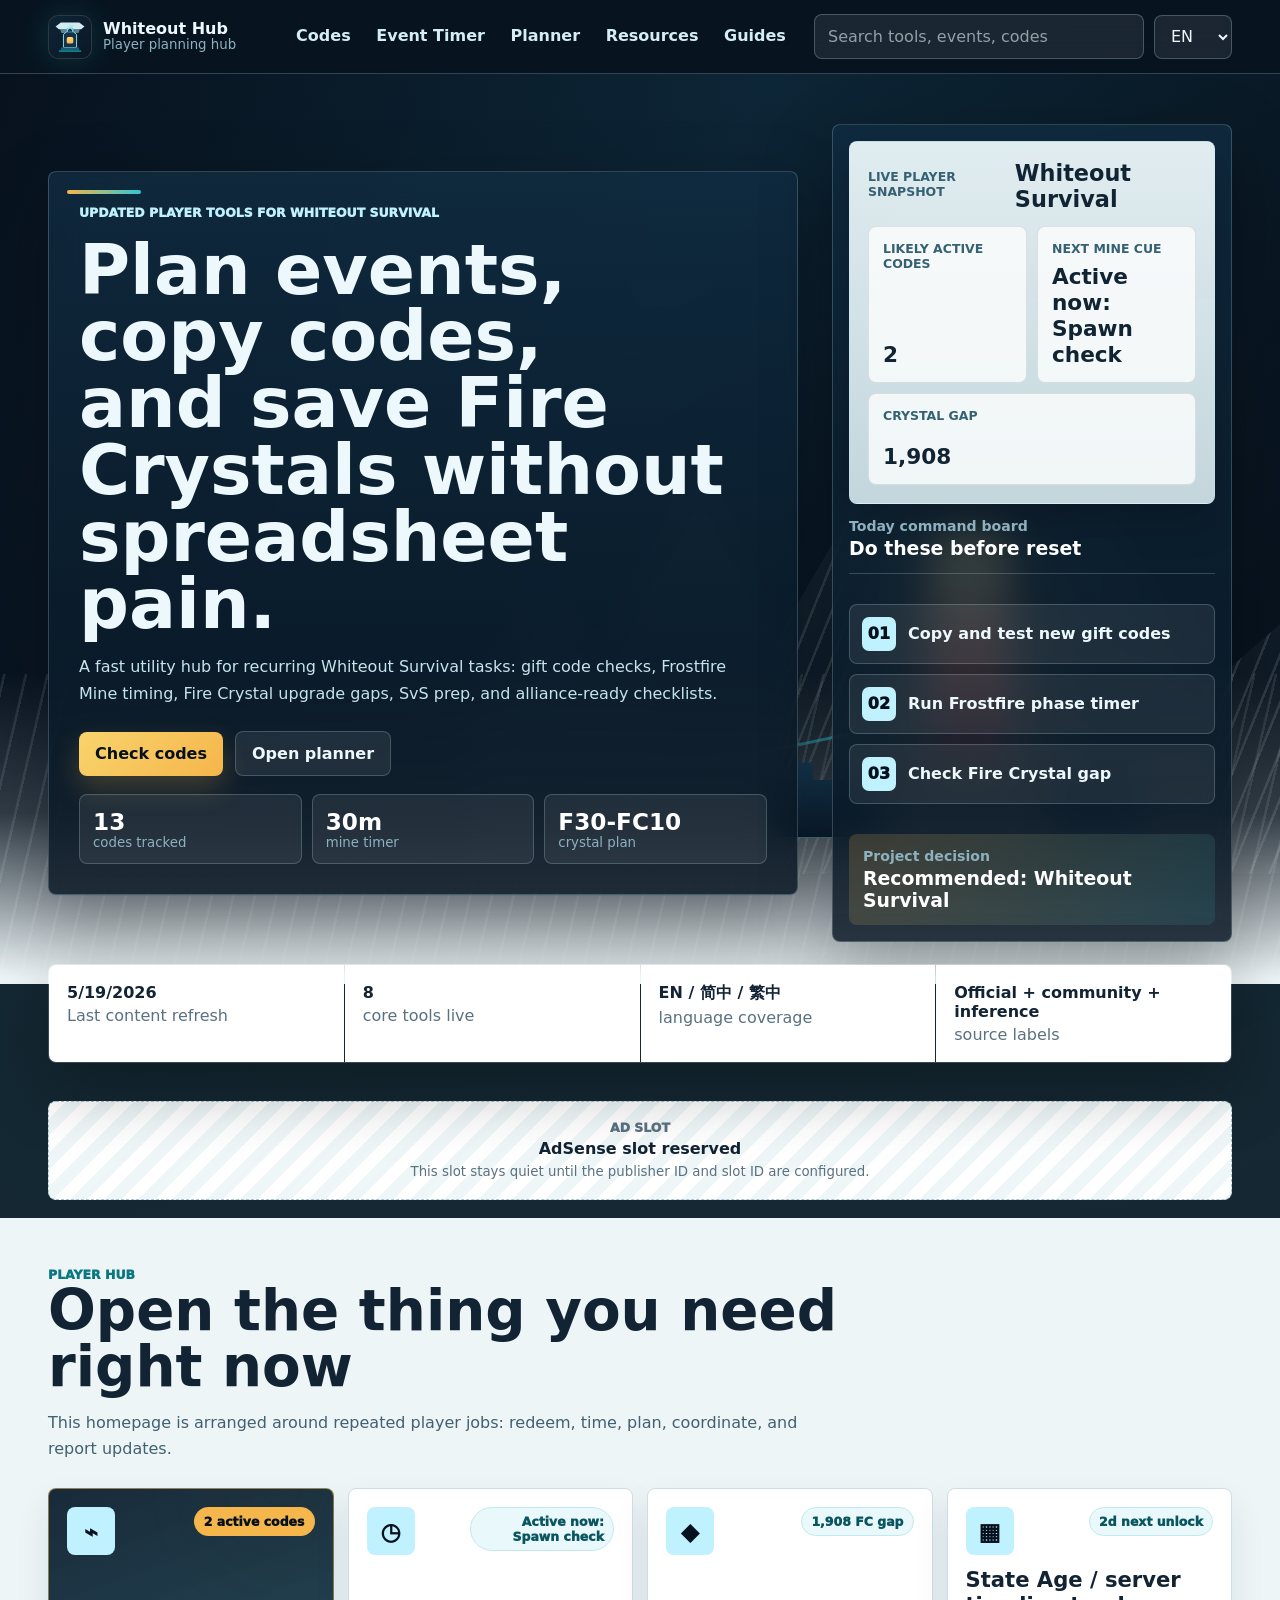
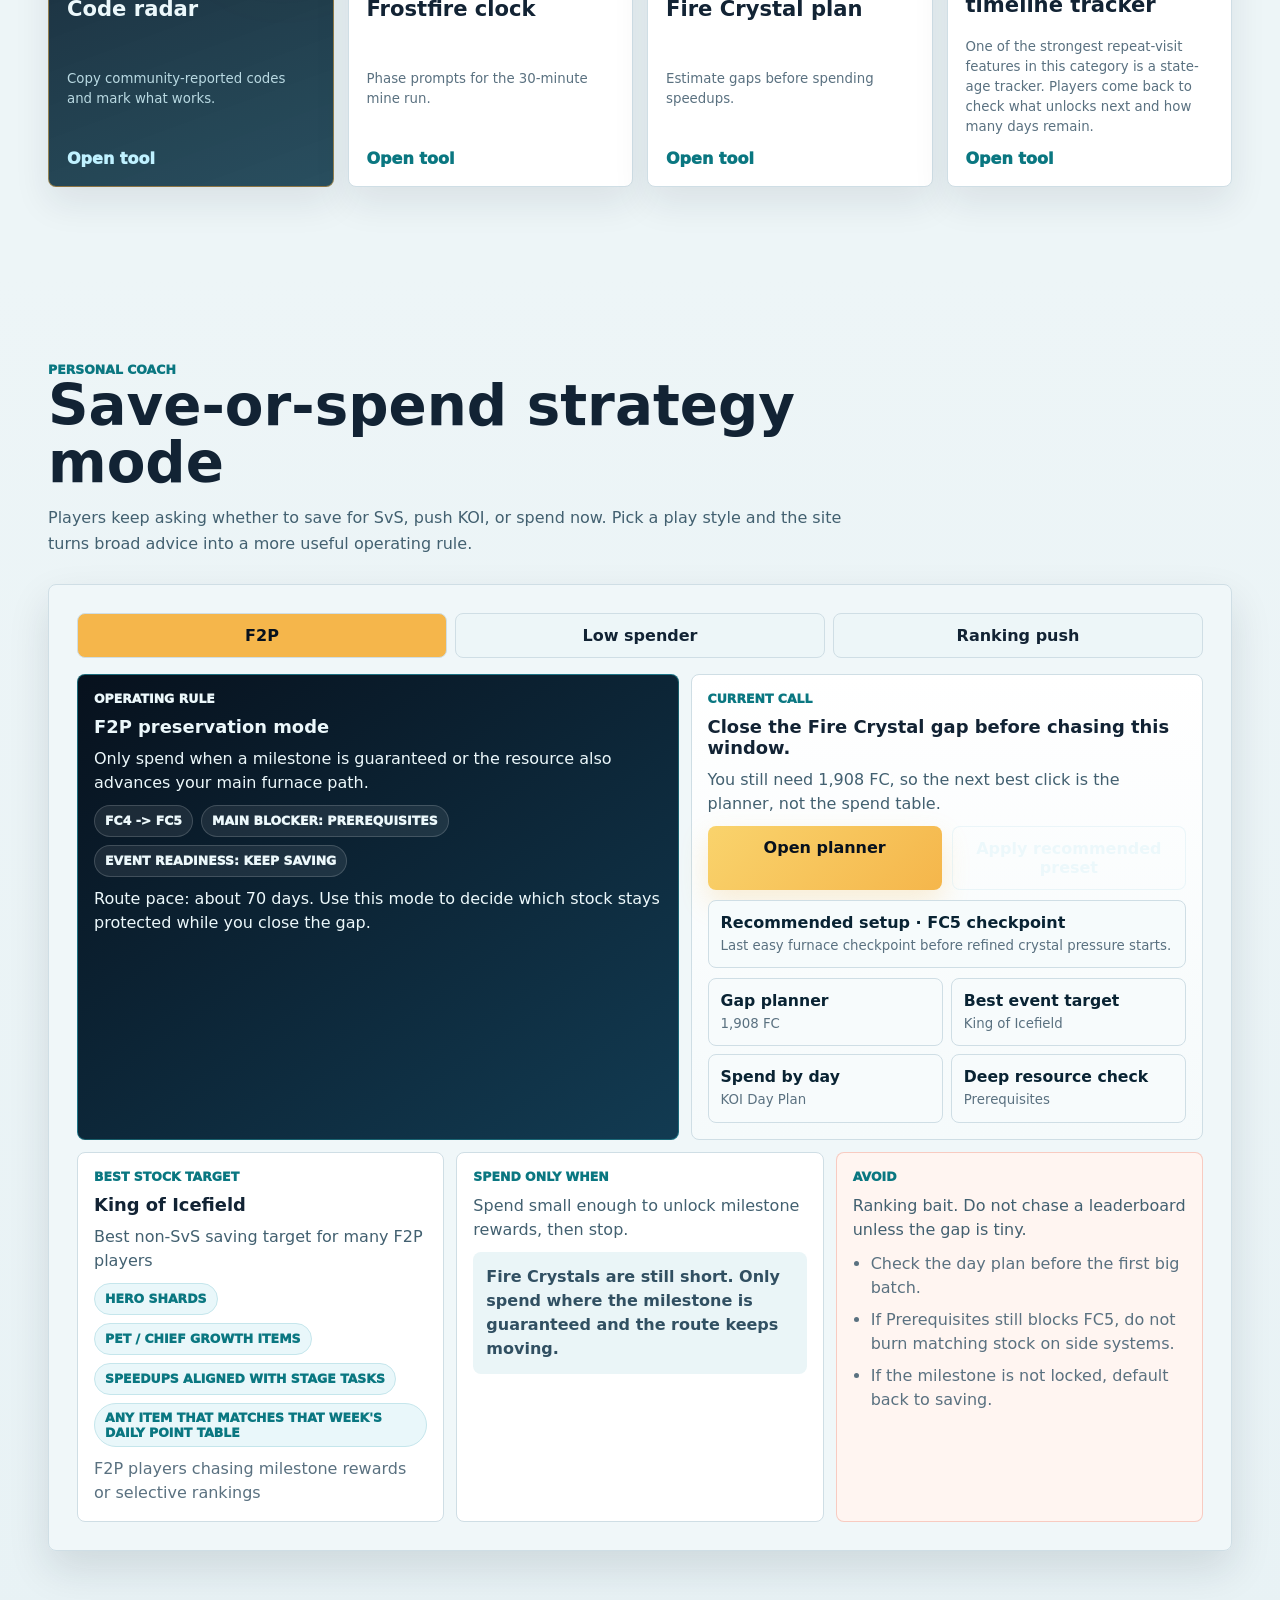
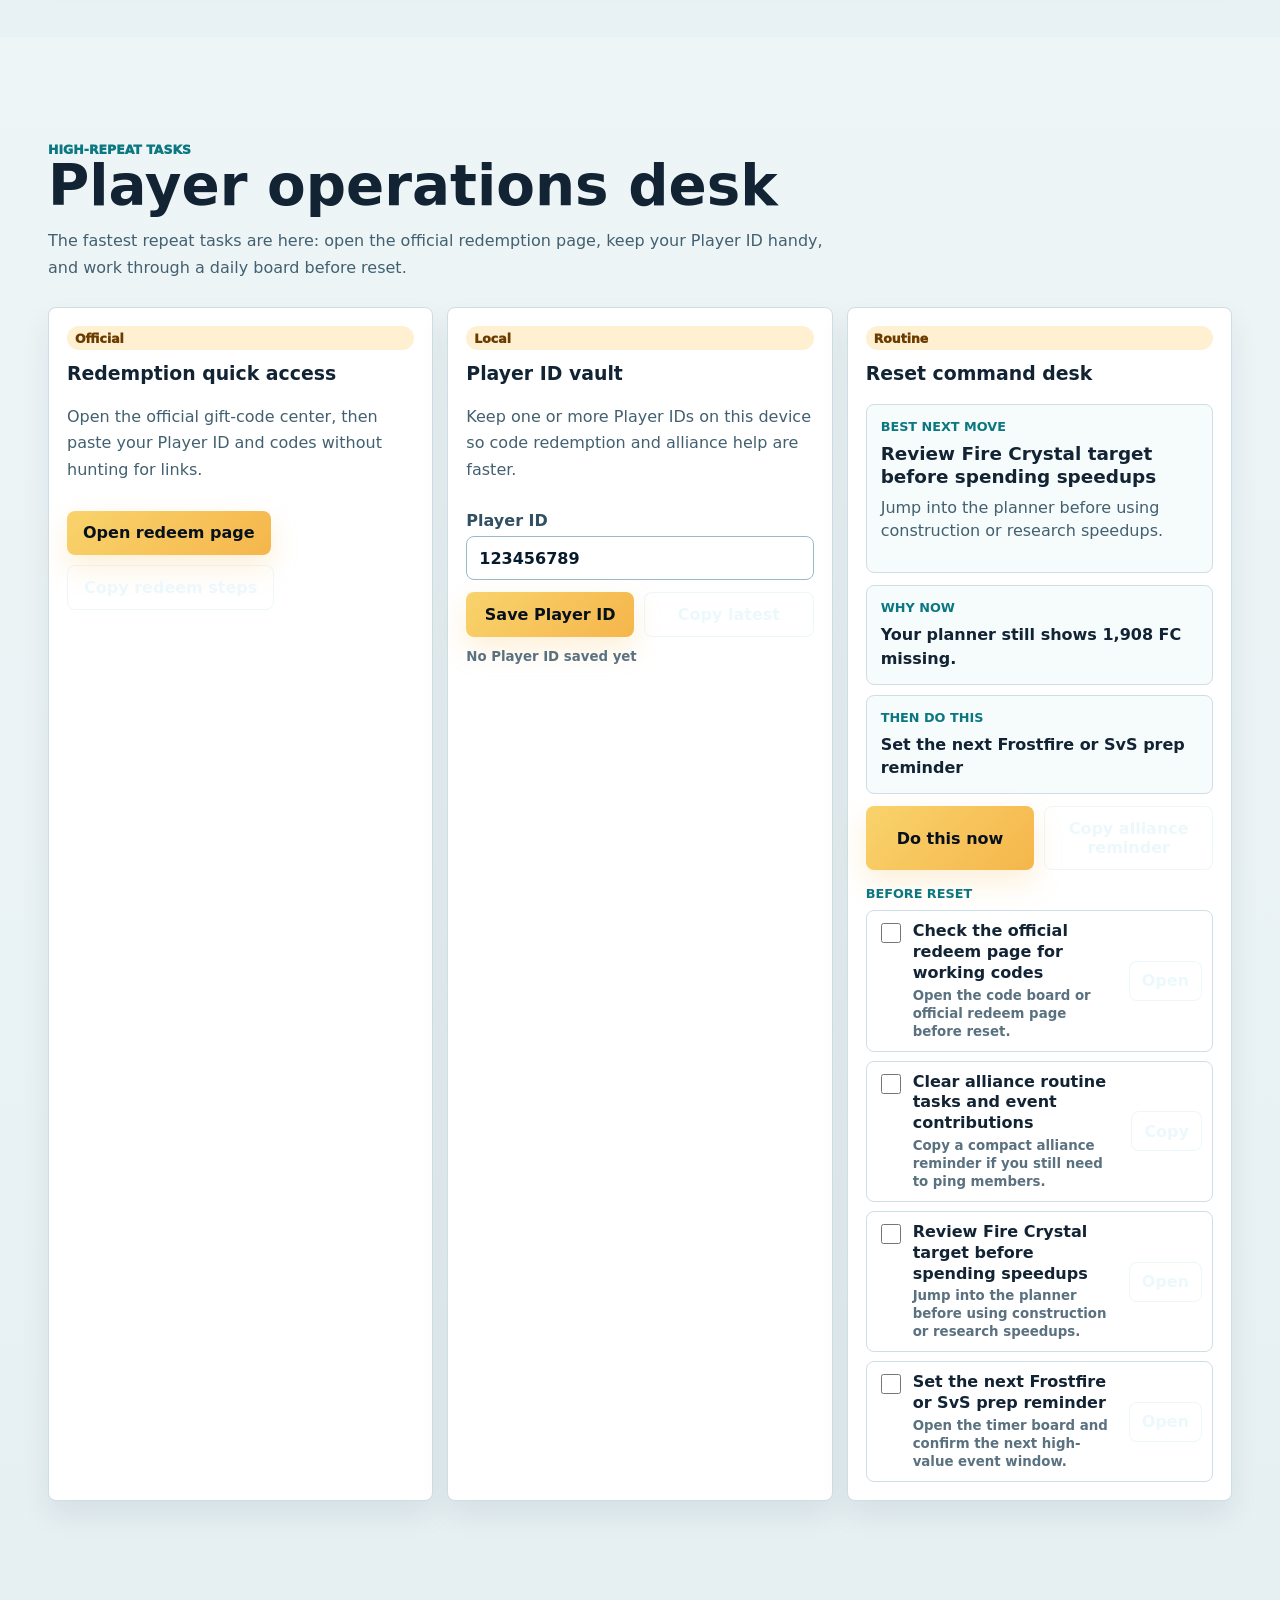
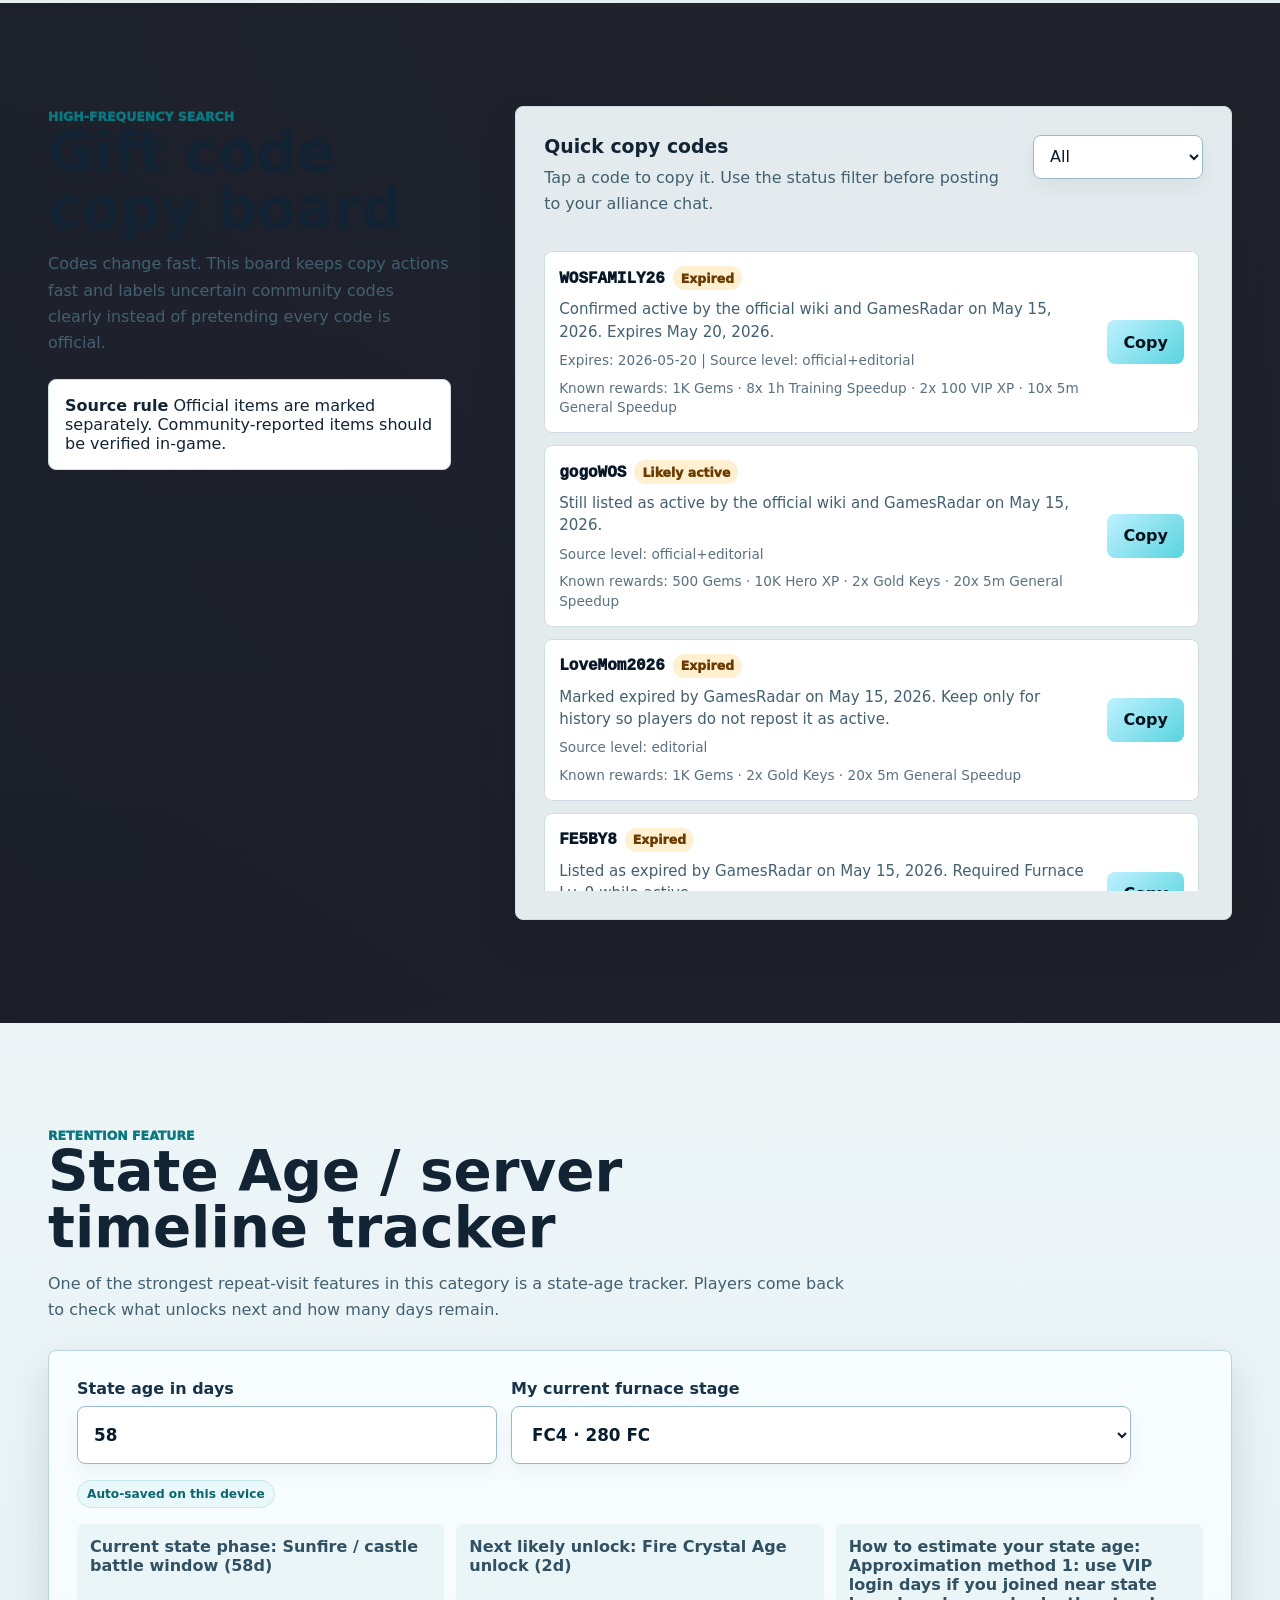
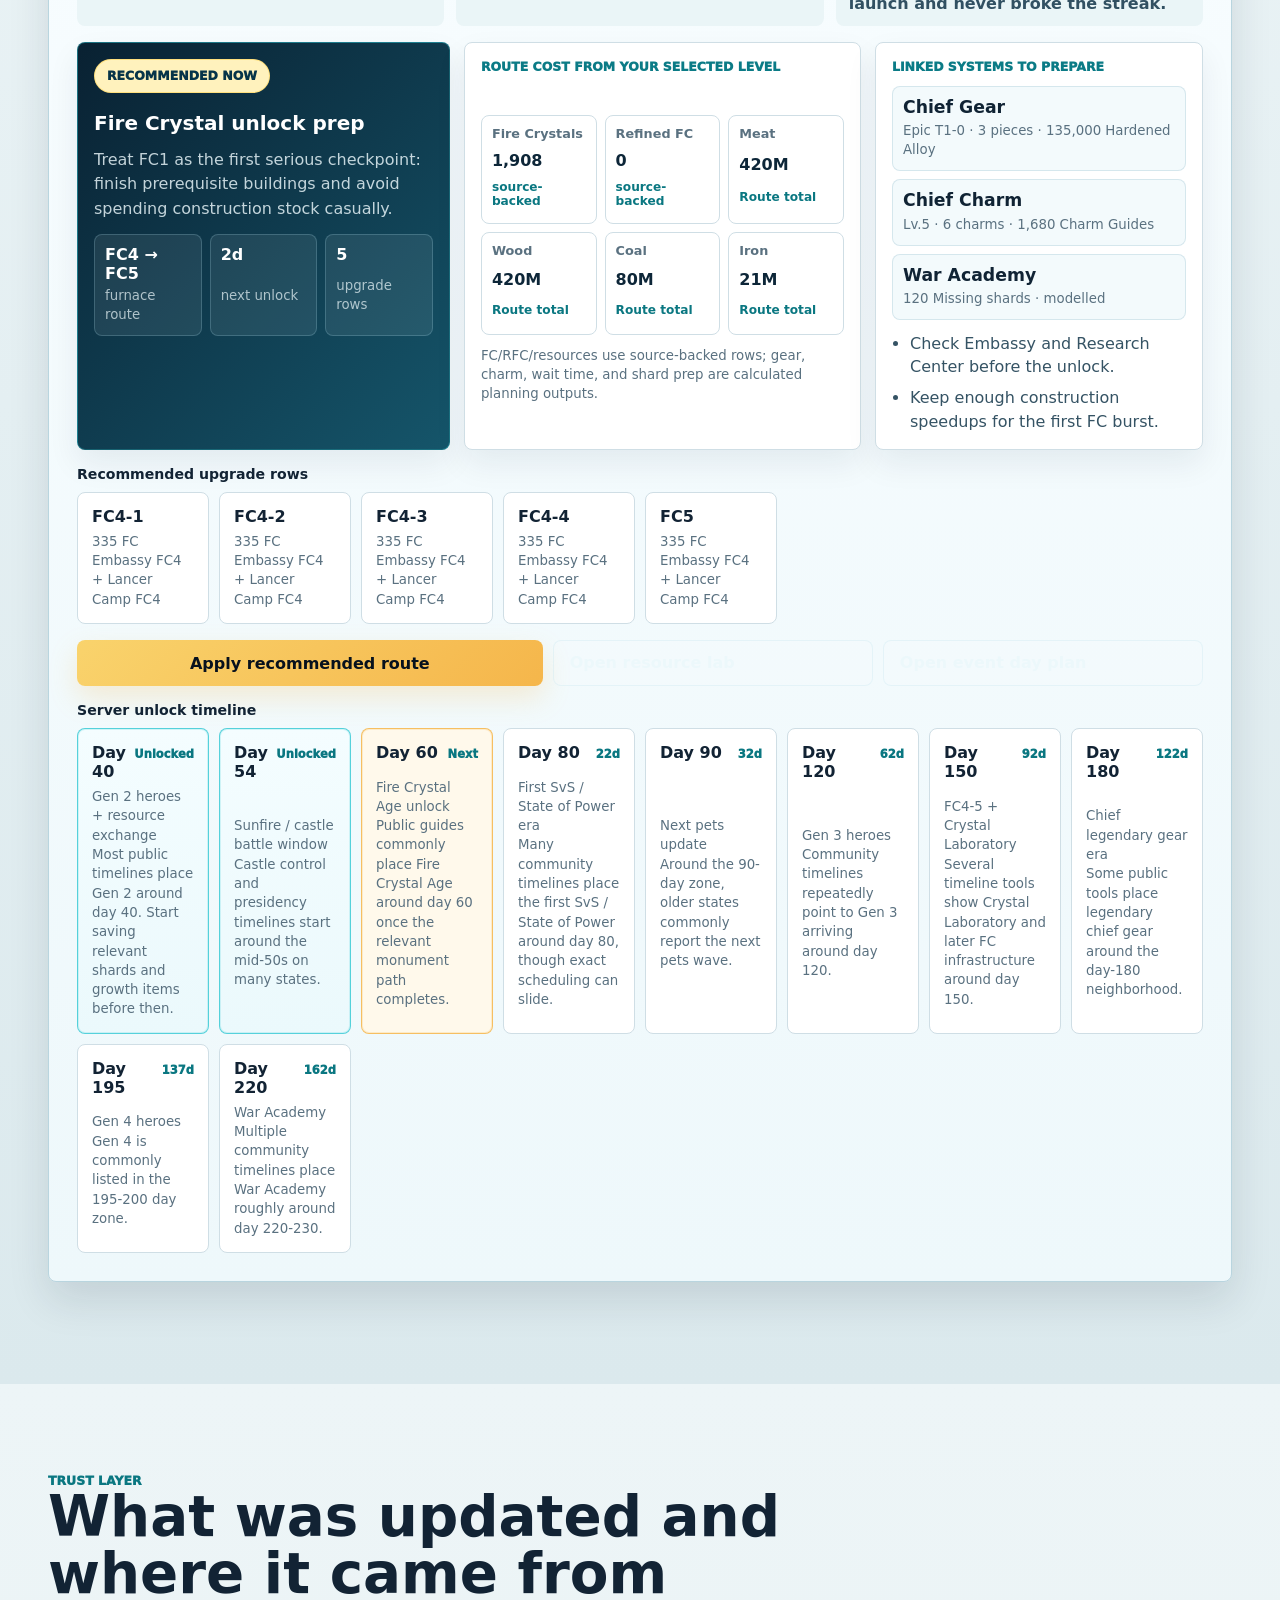
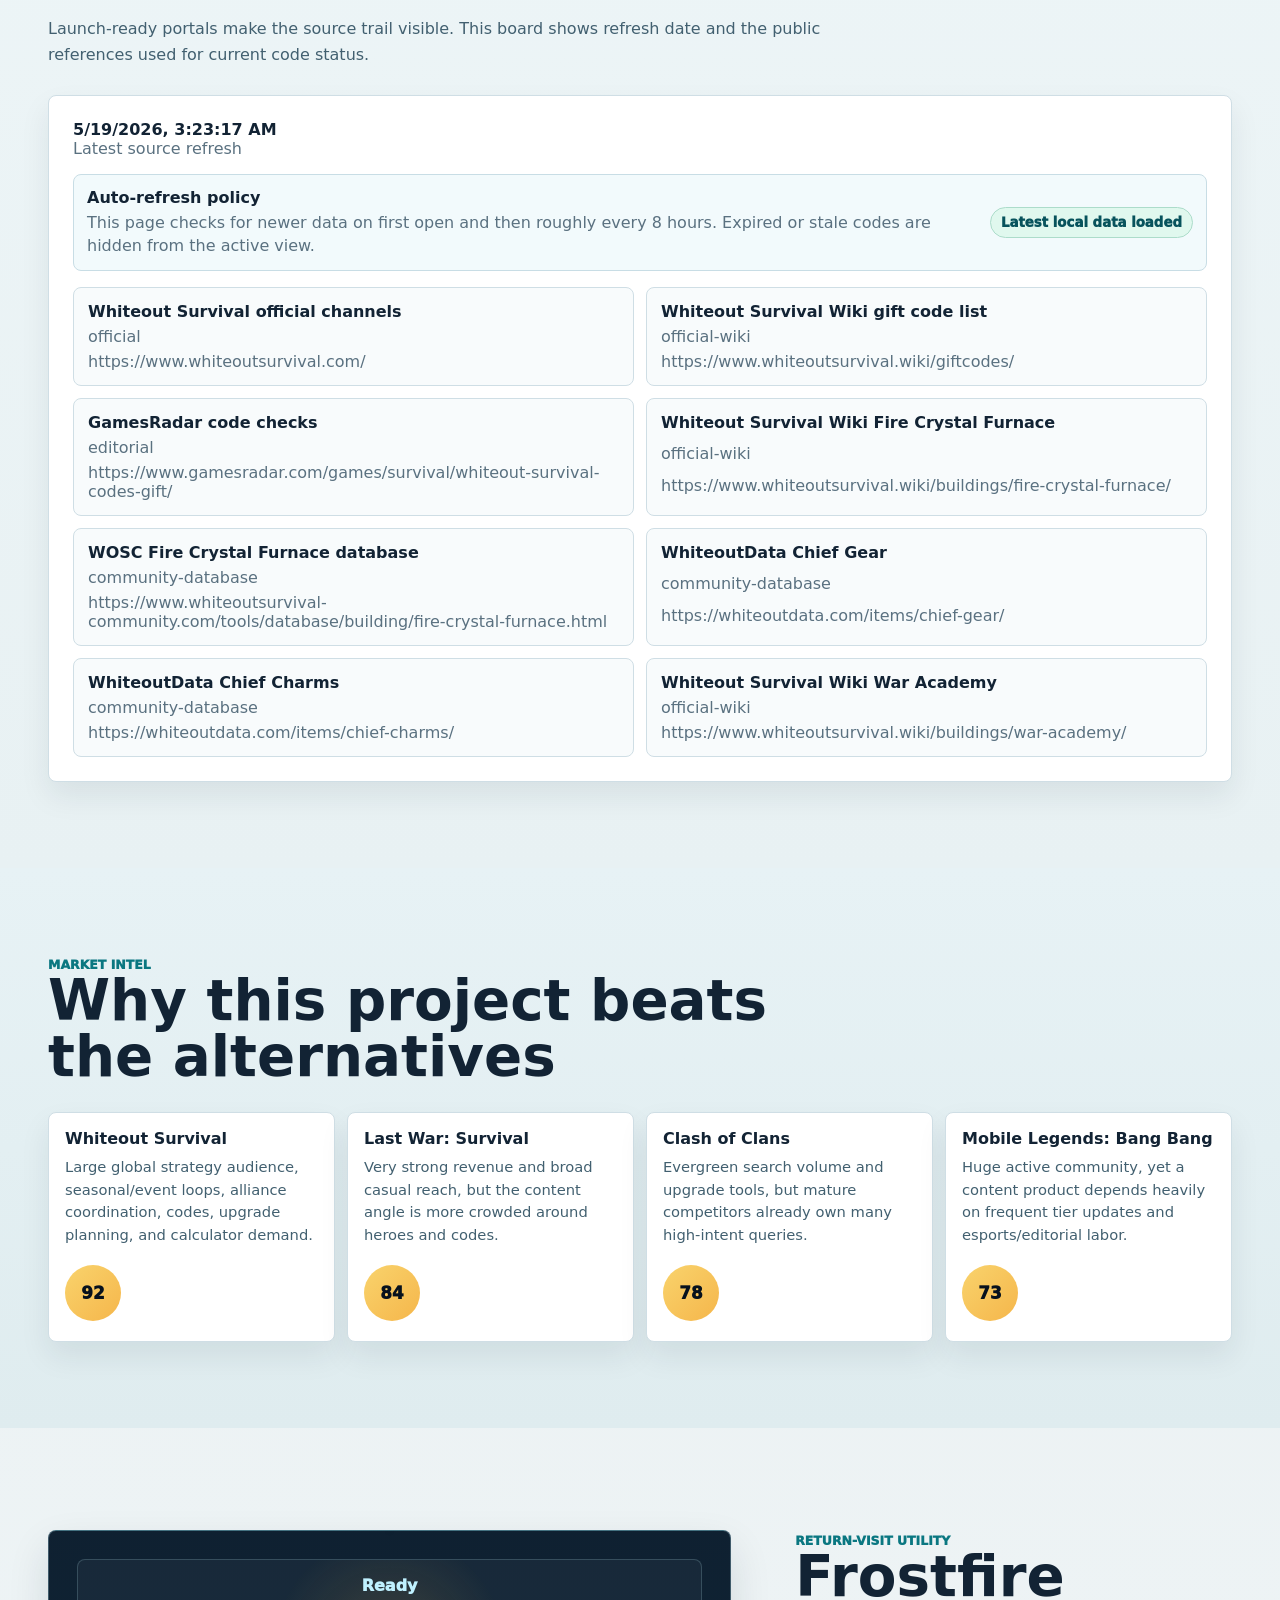
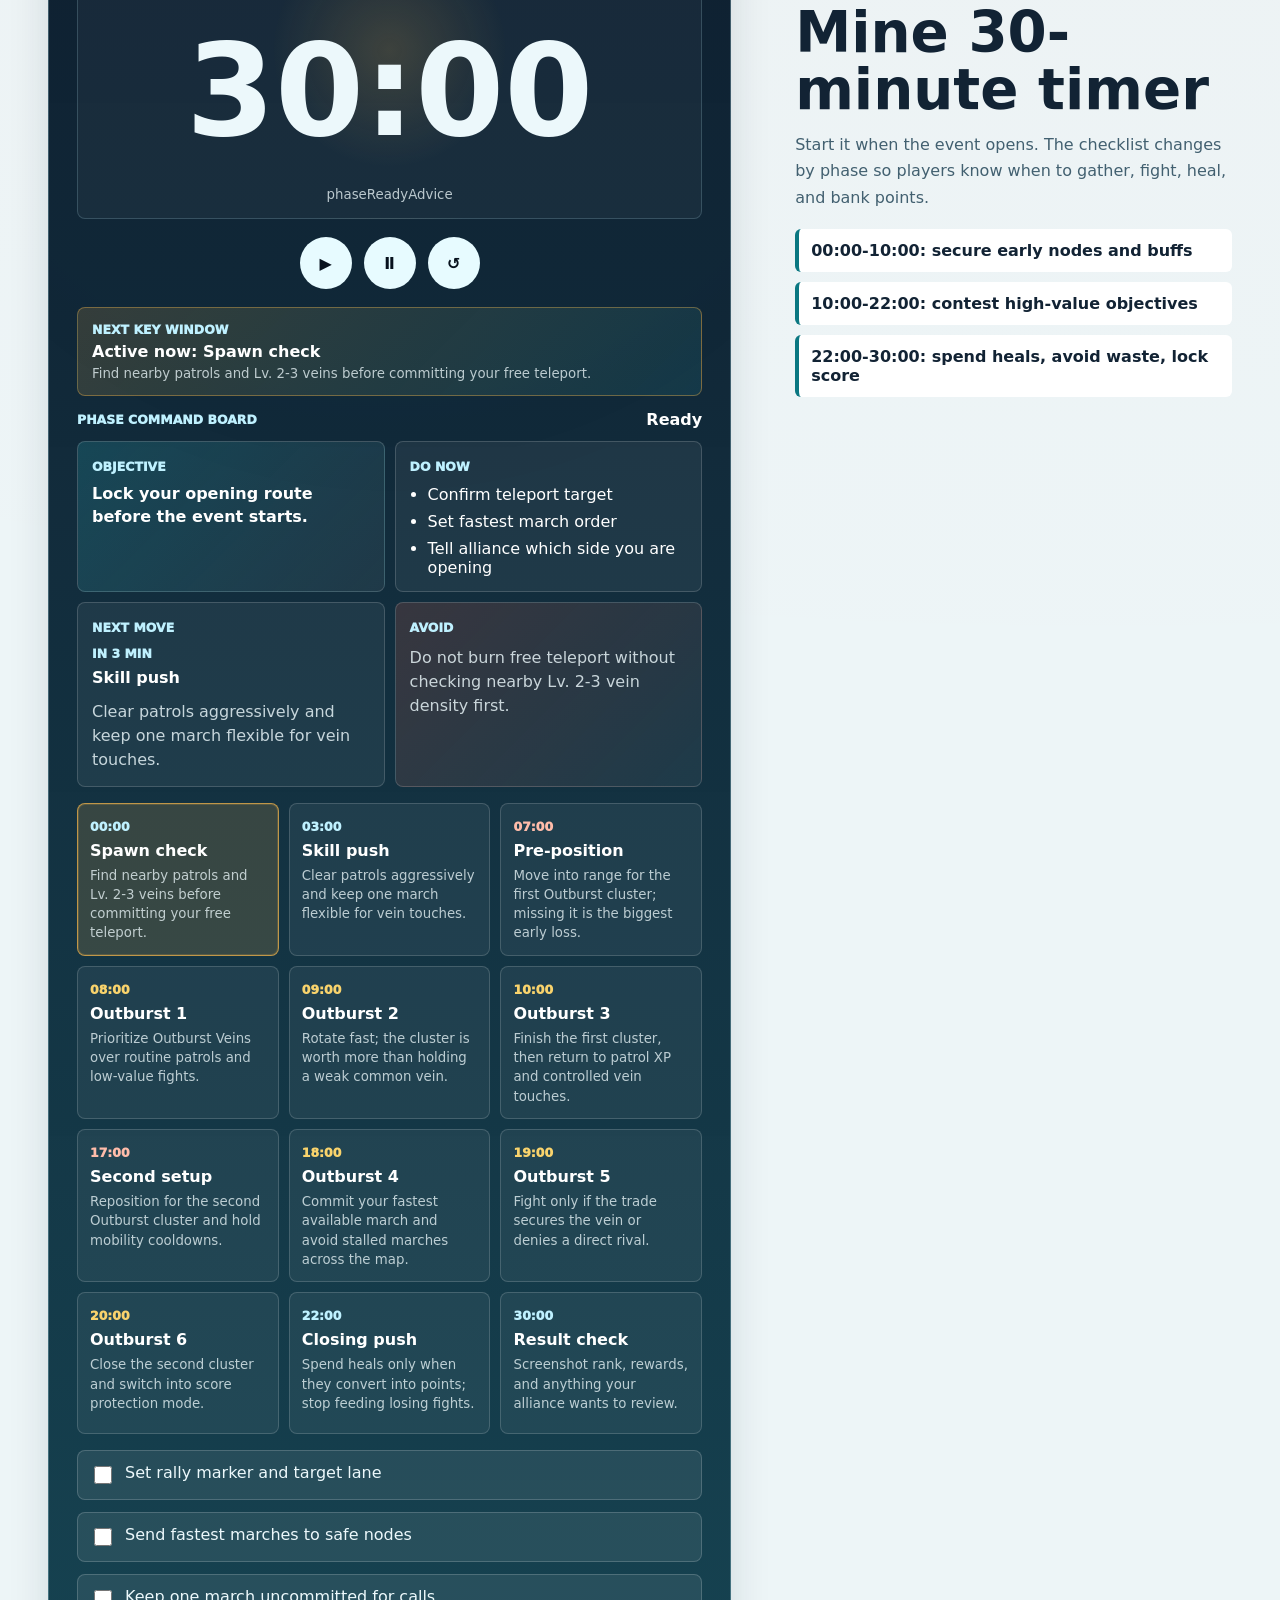
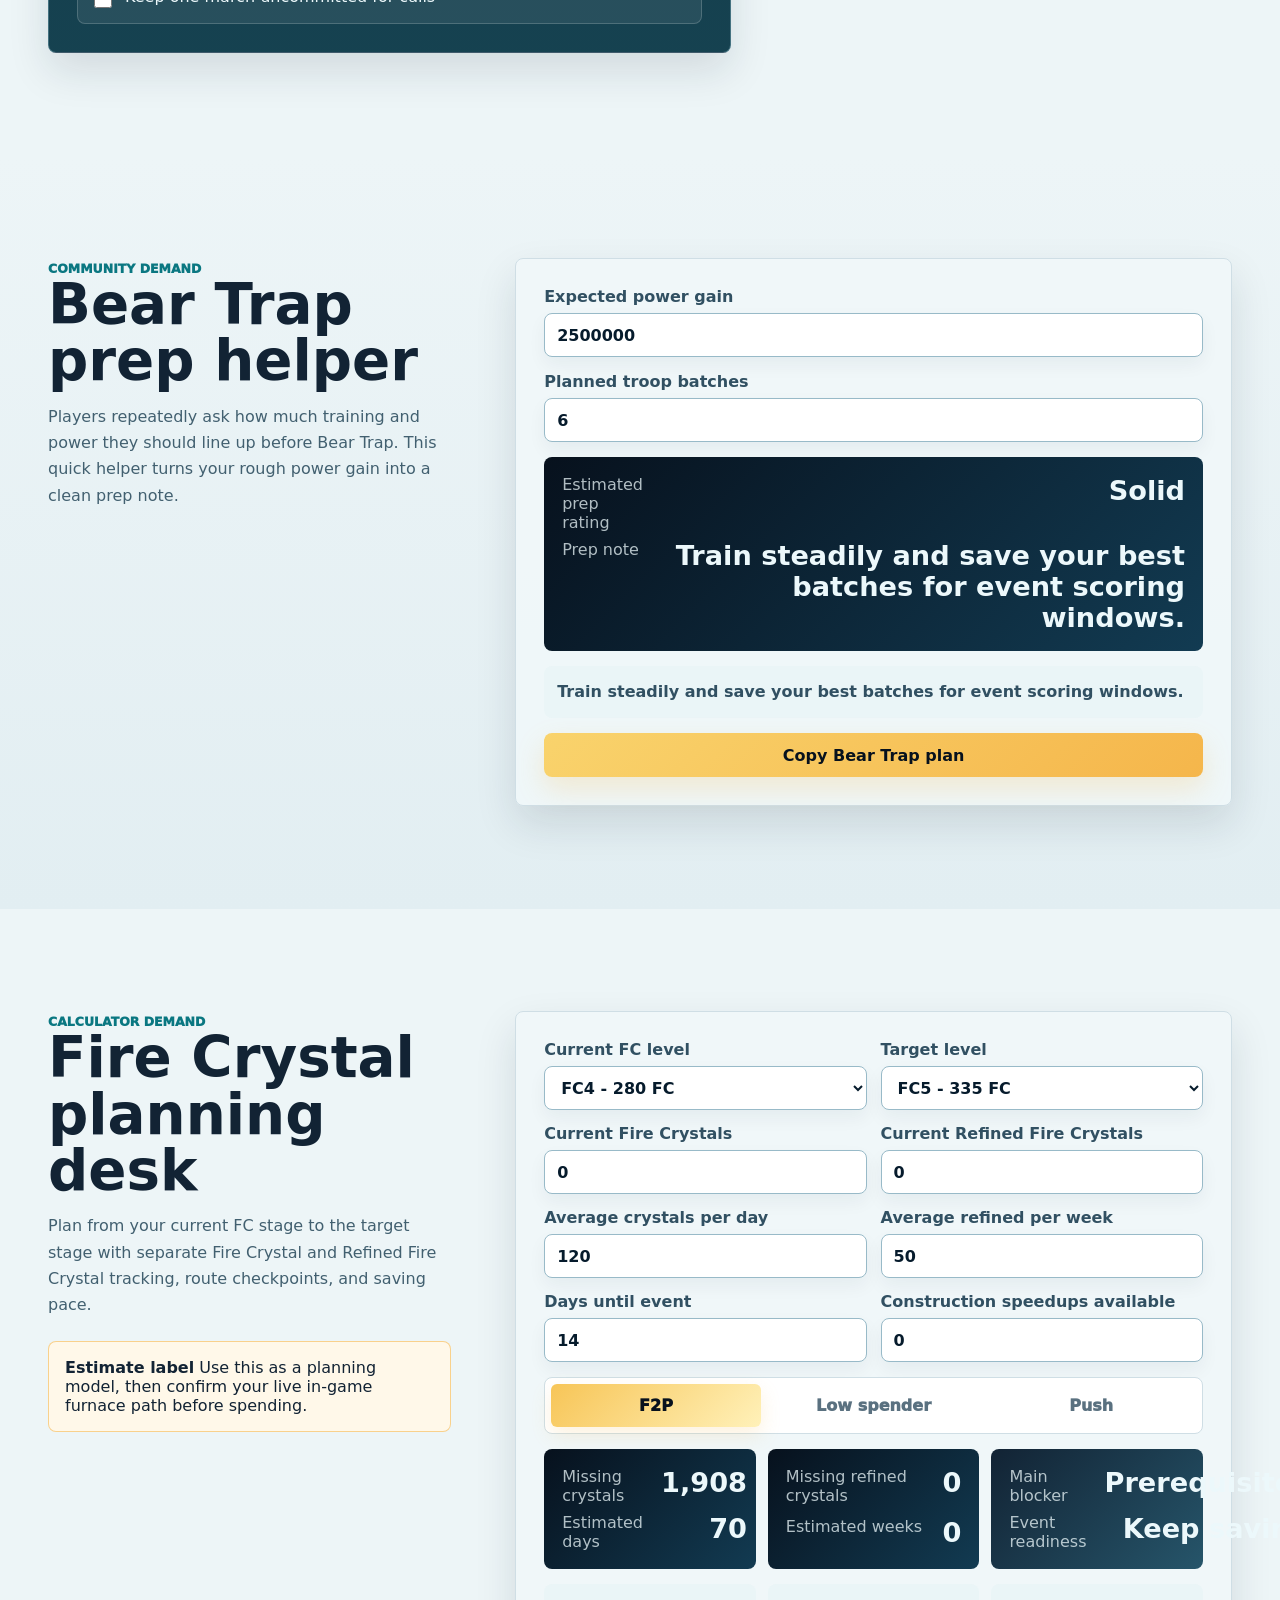
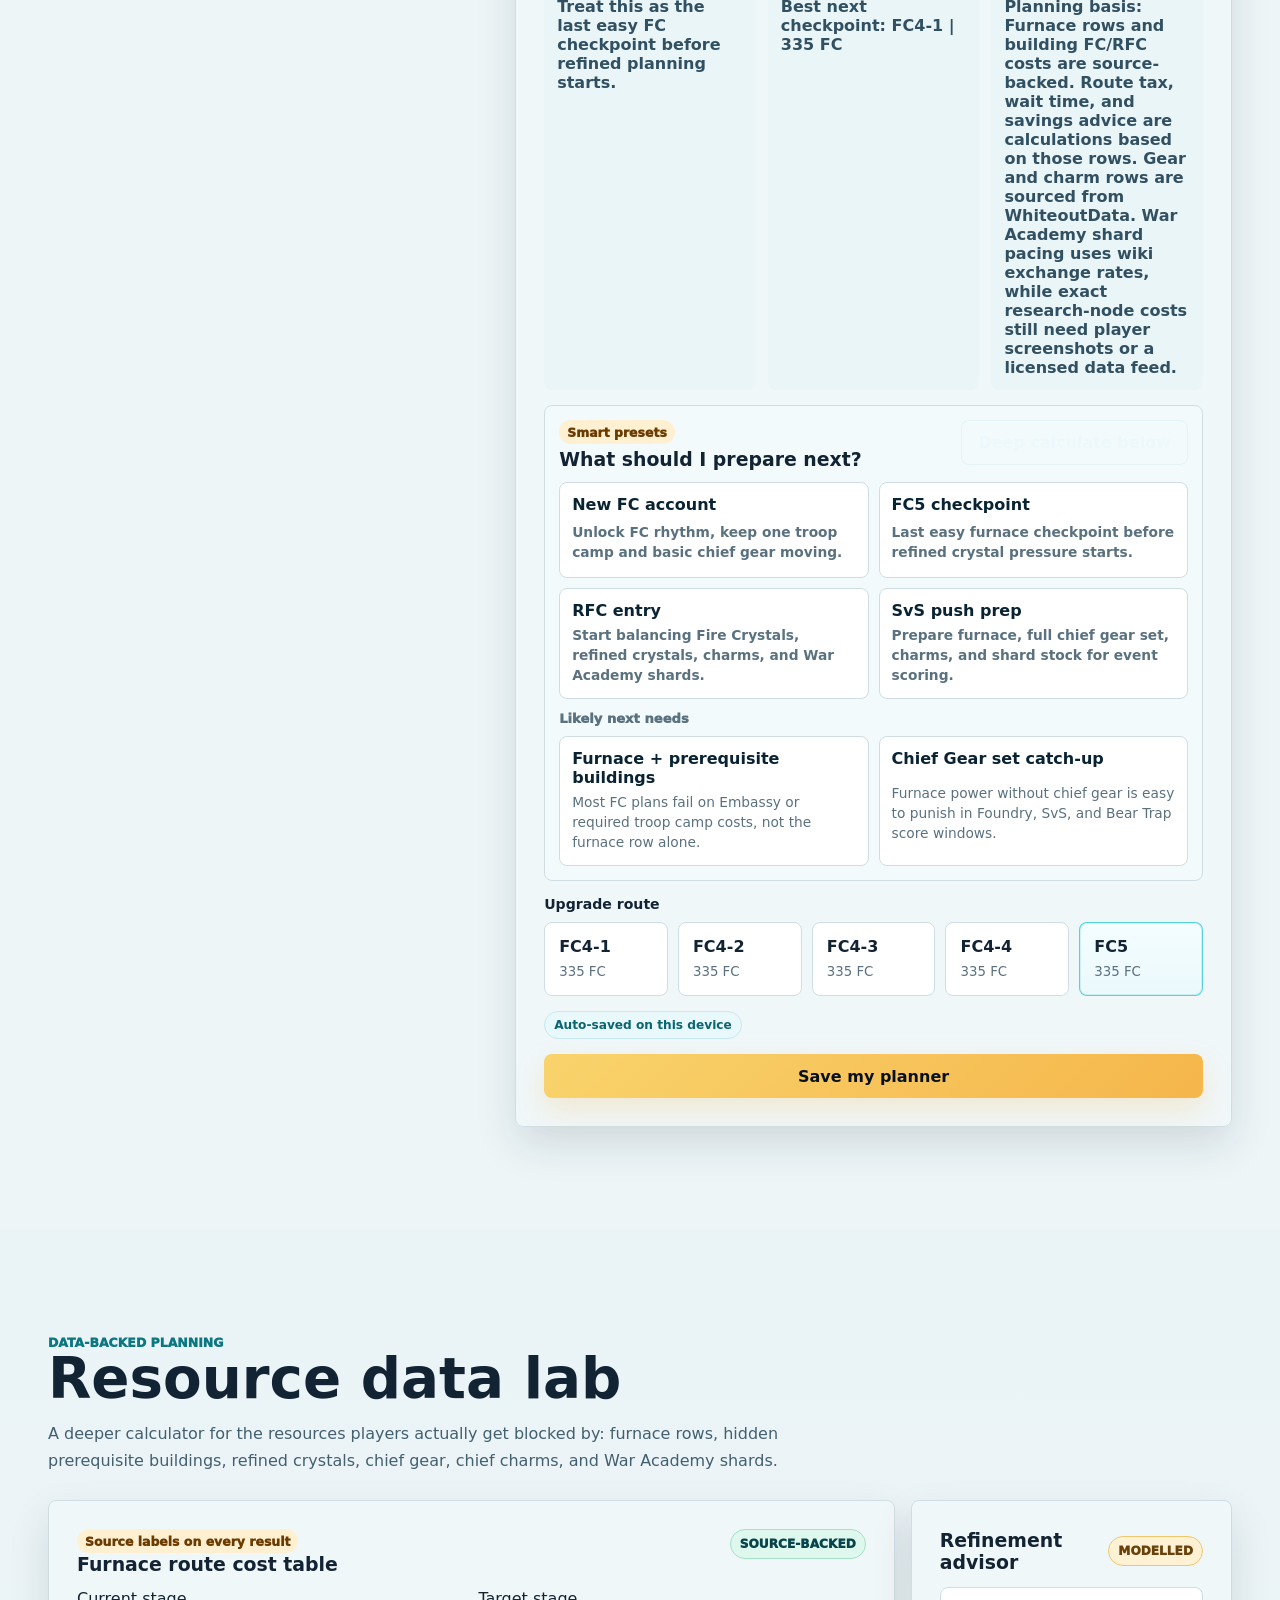
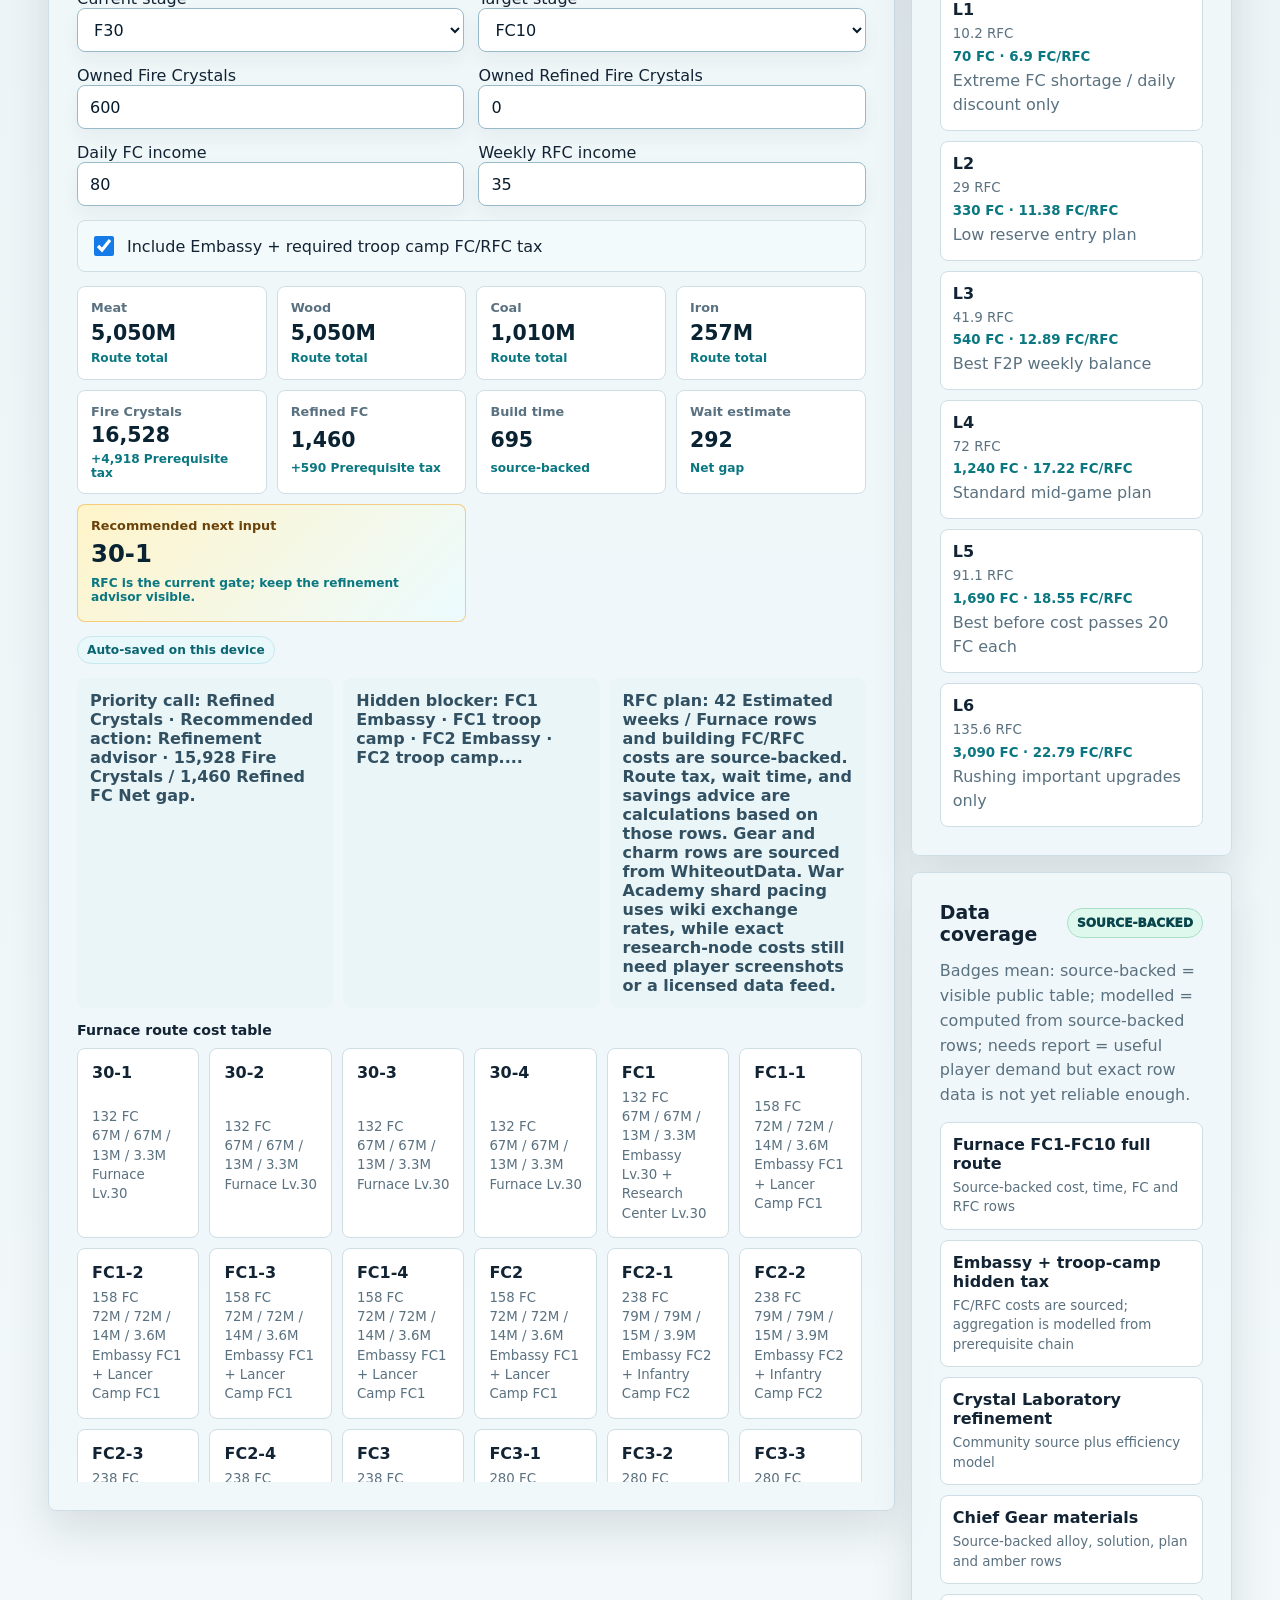
==== index.html @ b790a295 "首次上傳 首次上傳" ====
<!doctype html>
<html lang="en">
  <head>
    <meta charset="utf-8" />
    <meta name="viewport" content="width=device-width, initial-scale=1" />
    <title>Whiteout Survival Tools - Codes, Event Timers, Fire Crystal Planner</title>
    <meta
      name="description"
      content="Fast Whiteout Survival tools for gift codes, Frostfire Mine timers, Fire Crystal planning, SvS checklist, alliance event prep, and multilingual guides."
    />
    <link rel="canonical" href="https://example.com/" data-domain-href="/" />
    <meta name="robots" content="index,follow,max-image-preview:large,max-snippet:-1,max-video-preview:-1" />
    <meta name="author" content="Whiteout Hub" />
    <meta name="application-name" content="Whiteout Survival Tools" />
    <meta name="apple-mobile-web-app-title" content="Whiteout Hub" />
    <meta property="og:title" content="Whiteout Survival Tools" />
    <meta property="og:description" content="Codes, event timers, planners, and high-frequency guides for Whiteout Survival players." />
    <meta property="og:type" content="website" />
    <meta property="og:url" content="https://example.com/" data-domain-content="/" />
    <meta property="og:image" content="https://example.com/assets/og-whiteout-tools.png" data-domain-content="/assets/og-whiteout-tools.png" />
    <meta name="twitter:card" content="summary_large_image" />
    <meta name="theme-color" content="#0a2236" />
    <link rel="icon" href="assets/favicon.svg" type="image/svg+xml" />
    <link rel="stylesheet" href="styles.css" />
    <script type="application/ld+json">
      {
        "@context": "https://schema.org",
        "@type": "WebSite",
        "name": "Whiteout Survival Tools",
        "url": "https://example.com/",
        "potentialAction": {
          "@type": "SearchAction",
          "target": "https://example.com/?q={search_term_string}",
          "query-input": "required name=search_term_string"
        }
      }
    </script>
    <script type="application/ld+json">
      {
        "@context": "https://schema.org",
        "@type": "SoftwareApplication",
        "name": "Whiteout Survival Tools",
        "applicationCategory": "GameApplication",
        "operatingSystem": "Web",
        "url": "https://example.com/",
        "description": "Browser tools for Whiteout Survival gift codes, Frostfire Mine timing, Fire Crystal planning, resource route calculations, and alliance briefs.",
        "offers": {
          "@type": "Offer",
          "price": "0",
          "priceCurrency": "USD"
        }
      }
    </script>
    <script type="application/ld+json">
      {
        "@context": "https://schema.org",
        "@type": "FAQPage",
        "mainEntity": [
          {
            "@type": "Question",
            "name": "What can I calculate with Whiteout Survival Tools?",
            "acceptedAnswer": {
              "@type": "Answer",
              "text": "You can check gift codes, run a Frostfire Mine phase timer, estimate Fire Crystal and Refined Fire Crystal gaps, plan Furnace routes, and calculate Chief Gear, Chief Charm, and War Academy material pacing."
            }
          },
          {
            "@type": "Question",
            "name": "Does the site save my Whiteout Survival planning data?",
            "acceptedAnswer": {
              "@type": "Answer",
              "text": "The site saves planner inputs, resource settings, Player IDs, region notes, checklist state, and timer state locally on your device so you can continue after refreshing."
            }
          },
          {
            "@type": "Question",
            "name": "How often is Whiteout Survival code and planning data refreshed?",
            "acceptedAnswer": {
              "@type": "Answer",
              "text": "The page checks for newer local data on first open and then roughly every eight hours. The maintenance script is designed for three refreshes per day and filters expired codes from the active view."
            }
          }
        ]
      }
    </script>
  </head>
  <body>
    <header class="topbar">
      <a class="brand" href="#home" aria-label="Whiteout Hub home">
        <span class="brand-mark"><img src="assets/logo-mark.svg" alt="Whiteout Hub logo" /></span>
        <span>
          <strong data-i18n="brand">Whiteout Hub</strong>
          <small data-i18n="brandSub">Player planning hub</small>
        </span>
      </a>
      <nav aria-label="Primary navigation">
        <a href="#codes" data-i18n="navCodes">Codes</a>
        <a href="#timer" data-i18n="navTimer">Event Timer</a>
        <a href="#planner" data-i18n="navPlanner">Planner</a>
        <a href="#resource-lab" data-i18n="navResource">Resources</a>
        <a href="#guides" data-i18n="navGuides">Guides</a>
      </nav>
      <div class="top-actions">
        <label class="search-box">
          <span class="sr-only" data-i18n="searchLabel">Search</span>
          <input id="siteSearch" type="search" autocomplete="off" placeholder="Search tools, events, codes" data-i18n-placeholder="searchPlaceholder" />
        </label>
        <select id="langSelect" aria-label="Language">
          <option value="en">EN</option>
          <option value="zh-CN">简中</option>
          <option value="zh-TW">繁中</option>
        </select>
      </div>
    </header>

    <main id="home">
      <section class="hero-section">
        <div class="hero-arena" aria-hidden="true">
          <div class="skyline"></div>
          <div class="furnace-core"></div>
          <div class="fort fort-a"></div>
          <div class="fort fort-b"></div>
          <div class="march-line line-a"></div>
          <div class="march-line line-b"></div>
        </div>
        <div class="hero-copy panel-glass">
          <span class="eyebrow" data-i18n="heroEyebrow">Updated player tools for Whiteout Survival</span>
          <h1 data-i18n="heroTitle">Plan events, copy codes, and save Fire Crystals without spreadsheet pain.</h1>
          <p data-i18n="heroText">
            A fast utility hub for recurring Whiteout Survival tasks: gift code checks, Frostfire Mine timing, Fire Crystal upgrade gaps, SvS prep, and alliance-ready checklists.
          </p>
          <div class="hero-actions">
            <a class="button primary" href="#codes" data-i18n="ctaCodes">Check codes</a>
            <a class="button secondary" href="#planner" data-i18n="ctaPlanner">Open planner</a>
          </div>
          <div class="hero-kpis" aria-label="Project status">
            <span><strong>13</strong><small data-i18n="kpiCodes">codes tracked</small></span>
            <span><strong>30m</strong><small data-i18n="kpiTimer">mine timer</small></span>
            <span><strong>F30-FC10</strong><small data-i18n="kpiPlanner">crystal plan</small></span>
          </div>
        </div>
        <aside class="command-panel panel-glass hero-visual-panel">
          <div class="hero-live-snapshot" id="heroLiveSnapshot"></div>
          <div class="command-head">
            <span data-i18n="commandLabel">Today command board</span>
            <strong data-i18n="commandTitle">Do these before reset</strong>
          </div>
          <div class="command-list">
            <a href="#codes"><span>01</span><strong data-i18n="commandCode">Copy and test new gift codes</strong></a>
            <a href="#timer"><span>02</span><strong data-i18n="commandTimer">Run Frostfire phase timer</strong></a>
            <a href="#planner"><span>03</span><strong data-i18n="commandPlanner">Check Fire Crystal gap</strong></a>
          </div>
          <div class="market-pick">
            <span data-i18n="decisionLabel">Project decision</span>
            <strong data-i18n="decisionTitle">Recommended: Whiteout Survival</strong>
          </div>
        </aside>
      </section>

      <section class="status-strip" aria-label="Live utility status">
        <div>
          <strong id="lastUpdated">2026-05-15</strong>
          <span data-i18n="updatedLabel">Last content refresh</span>
        </div>
        <div>
          <strong>8</strong>
          <span data-i18n="toolCount">core tools live</span>
        </div>
        <div>
          <strong>EN / 简中 / 繁中</strong>
          <span data-i18n="langReady">language coverage</span>
        </div>
        <div>
          <strong data-i18n="sourceMix">Official + community + inference</strong>
          <span data-i18n="sourceLabel">source labels</span>
        </div>
      </section>

      <section class="ad-band ad-band-compact" aria-label="Advertisement" data-ad-slot-key="top"></section>

      <section class="hub-section">
        <div class="section-heading">
          <span class="eyebrow" data-i18n="hubEyebrow">Player hub</span>
          <h2 data-i18n="hubTitle">Open the thing you need right now</h2>
          <p data-i18n="hubText">This homepage is arranged around repeated player jobs: redeem, time, plan, coordinate, and report updates.</p>
        </div>
        <div class="hub-grid" id="hubGrid"></div>
      </section>


      <section class="strategy-section">
        <div class="section-heading">
          <span class="eyebrow" data-i18n="strategyEyebrow">Personal coach</span>
          <h2 data-i18n="strategyTitle">Save-or-spend strategy mode</h2>
          <p data-i18n="strategyText">Players keep asking whether to save for SvS, push KOI, or spend now. Pick a play style and the site turns broad advice into a more useful operating rule.</p>
        </div>
        <div class="strategy-shell tool-card">
          <div class="strategy-tabs" id="strategyTabs" role="tablist" aria-label="Player strategy mode">
            <button type="button" data-strategy="f2p" class="active" data-i18n="strategyF2P">F2P</button>
            <button type="button" data-strategy="low" data-i18n="strategyLow">Low spender</button>
            <button type="button" data-strategy="push" data-i18n="strategyPush">Ranking push</button>
          </div>
          <div class="strategy-board" id="strategyBoard"></div>
        </div>
      </section>

      <section class="ops-section">
        <div class="section-heading">
          <span class="eyebrow" data-i18n="opsEyebrow">High-repeat tasks</span>
          <h2 data-i18n="opsTitle">Player operations desk</h2>
          <p data-i18n="opsText">The fastest repeat tasks are here: open the official redemption page, keep your Player ID handy, and work through a daily board before reset.</p>
        </div>
        <div class="ops-grid">
          <article class="ops-card searchable" data-search="redeem player id official redemption gift code whiteout survival">
            <span class="tag" data-i18n="opsOfficialTag">Official</span>
            <h3 data-i18n="opsRedeemTitle">Redemption quick access</h3>
            <p data-i18n="opsRedeemText">Open the official gift-code center, then paste your Player ID and codes without hunting for links.</p>
            <div class="ops-actions">
              <a class="button primary" href="https://wos-giftcode.centurygame.com/" target="_blank" rel="noreferrer" data-i18n="opsRedeemButton">Open redeem page</a>
              <button class="button secondary" type="button" id="copyRedeemGuide" data-i18n="opsGuideButton">Copy redeem steps</button>
            </div>
          </article>
          <article class="ops-card searchable" data-search="player id note whiteout survival id save">
            <span class="tag" data-i18n="opsLocalTag">Local</span>
            <h3 data-i18n="opsIdTitle">Player ID vault</h3>
            <p data-i18n="opsIdText">Keep one or more Player IDs on this device so code redemption and alliance help are faster.</p>
            <label>
              <span data-i18n="opsIdLabel">Player ID</span>
              <input id="playerIdInput" type="text" inputmode="numeric" autocomplete="off" placeholder="123456789" />
            </label>
            <div class="ops-actions compact">
              <button class="button primary" type="button" id="savePlayerId" data-i18n="opsSaveId">Save Player ID</button>
              <button class="button secondary" type="button" id="copyPlayerId" data-i18n="opsCopyLastId">Copy latest</button>
            </div>
            <small id="savedPlayerId" class="ops-meta"></small>
            <div class="player-id-list" id="playerIdList"></div>
          </article>
          <article class="ops-card searchable" data-search="daily checklist reset bear trap alliance mobilization intel furnace whiteout survival">
            <span class="tag" data-i18n="opsRoutineTag">Routine</span>
            <h3 data-i18n="opsRoutineTitle">Before-reset board</h3>
            <div class="ops-briefing" id="opsBriefing"></div>
          </article>
        </div>
      </section>

      <section id="codes" class="section-grid">
        <div class="section-copy">
          <span class="eyebrow" data-i18n="codesEyebrow">High-frequency search</span>
          <h2 data-i18n="codesTitle">Gift code copy board</h2>
          <p data-i18n="codesText">Codes change fast. This board keeps copy actions fast and labels uncertain community codes clearly instead of pretending every code is official.</p>
          <div class="source-note">
            <strong data-i18n="sourceRuleTitle">Source rule</strong>
            <span data-i18n="sourceRuleText">Official items are marked separately. Community-reported items should be verified in-game.</span>
          </div>
        </div>
        <div class="tool-card">
          <div class="tool-head">
            <div>
              <h3 data-i18n="codesCardTitle">Quick copy codes</h3>
              <p data-i18n="codesCardText">Tap a code to copy it. Use the status filter before posting to your alliance chat.</p>
            </div>
            <select id="codeFilter" aria-label="Code status filter">
              <option value="all" data-i18n="filterAll">All</option>
              <option value="active" data-i18n="filterActive">Likely active</option>
              <option value="check" data-i18n="filterCheck">Needs check</option>
              <option value="expired" data-i18n="filterExpired">Expired reports</option>
              <option value="official" data-i18n="filterOfficial">Official</option>
            </select>
          </div>
          <div id="codesList" class="codes-list"></div>
        </div>
      </section>

      <section id="timeline" class="guides-section timeline-section">
        <div class="section-heading">
          <span class="eyebrow" data-i18n="timelineEyebrow">Retention feature</span>
          <h2 data-i18n="timelineTitle">State Age / server timeline tracker</h2>
          <p data-i18n="timelineText">One of the strongest repeat-visit features in this category is a state-age tracker. Players come back to check what unlocks next and how many days remain.</p>
        </div>
        <div class="tool-card timeline-tool">
          <div class="planner-grid timeline-input-grid">
            <label>
              <span data-i18n="timelineInputLabel">State age in days</span>
              <input id="stateAgeDays" type="number" min="1" step="1" value="58" />
            </label>
            <label>
              <span data-i18n="timelineLevelLabel">My current furnace stage</span>
              <select id="stateAgeCurrentLevel"></select>
            </label>
          </div>
          <small class="memory-status" data-memory-status></small>
          <div class="planner-insight-grid">
            <div class="priority planner-brief" id="stateAgeNow"></div>
            <div class="priority planner-brief" id="stateAgeNext"></div>
            <div class="priority planner-brief" id="stateAgeMethod"></div>
          </div>
          <div class="state-age-cockpit" id="stateAgeCockpit"></div>
          <div class="planner-route planner-route-compact timeline-growth-route" id="stateAgeGrowthRoute"></div>
          <div class="timeline-actions">
            <button class="button primary" type="button" id="applyStateAgePlan" data-i18n="timelineApplyPlan">Apply recommended route</button>
            <a class="button secondary" href="#resource-lab" data-i18n="timelineOpenLab">Open resource lab</a>
            <a class="button secondary" href="#day-plan" data-i18n="timelineOpenDayPlan">Open event day plan</a>
          </div>
          <div class="planner-route" id="stateTimelineBoard"></div>
        </div>
      </section>

      <section class="source-log-section">
        <div class="section-heading">
          <span class="eyebrow" data-i18n="sourceHubEyebrow">Trust layer</span>
          <h2 data-i18n="sourceHubTitle">What was updated and where it came from</h2>
          <p data-i18n="sourceHubText">Launch-ready portals make the source trail visible. This board shows refresh date and the public references used for current code status.</p>
        </div>
        <div class="source-log-card">
          <div class="source-log-meta">
            <strong id="sourceUpdatedAt"></strong>
            <span data-i18n="sourceUpdatedLabel">Latest source refresh</span>
          </div>
          <div class="refresh-policy">
            <div>
              <strong data-i18n="refreshPolicyLabel">Auto-refresh policy</strong>
              <span data-i18n="refreshPolicyText">This page checks for newer data on first open and then roughly every 8 hours. Expired or stale codes are hidden from the active view.</span>
            </div>
            <small id="refreshStatus" data-i18n="refreshStatusIdle">Refresh ready</small>
          </div>
          <div class="source-log-list" id="sourceLog"></div>
        </div>
      </section>

      <section class="intel-section">
        <div class="section-heading">
          <span class="eyebrow" data-i18n="intelEyebrow">Market intel</span>
          <h2 data-i18n="intelTitle">Why this project beats the alternatives</h2>
        </div>
        <div class="score-grid" id="marketScores"></div>
      </section>

      <section id="timer" class="section-grid reversed">
        <div class="section-copy">
          <span class="eyebrow" data-i18n="timerEyebrow">Return-visit utility</span>
          <h2 data-i18n="timerTitle">Frostfire Mine 30-minute timer</h2>
          <p data-i18n="timerText">Start it when the event opens. The checklist changes by phase so players know when to gather, fight, heal, and bank points.</p>
          <div class="mini-list">
            <span data-i18n="timerPoint1">00:00-10:00: secure early nodes and buffs</span>
            <span data-i18n="timerPoint2">10:00-22:00: contest high-value objectives</span>
            <span data-i18n="timerPoint3">22:00-30:00: spend heals, avoid waste, lock score</span>
          </div>
        </div>
        <div class="tool-card timer-card">
          <div class="timer-face">
            <span id="phaseLabel" data-i18n="phaseReady">Ready</span>
            <strong id="timerDisplay">30:00</strong>
            <small id="phaseAdvice" data-i18n="phaseAdviceReady">Set your alliance target, buffs, and march slots before starting.</small>
          </div>
          <div class="timer-controls">
            <button class="icon-button" id="startTimer" type="button" aria-label="Start timer">▶</button>
            <button class="icon-button" id="pauseTimer" type="button" aria-label="Pause timer">Ⅱ</button>
            <button class="icon-button" id="resetTimer" type="button" aria-label="Reset timer">↺</button>
          </div>
          <div class="next-window" id="nextWindow"></div>
          <div class="battle-board" id="battleBoard"></div>
          <div class="timeline" id="frostfireTimeline" aria-label="Frostfire Mine key timeline"></div>
          <div class="checklist" id="eventChecklist"></div>
        </div>
      </section>


      <section class="section-grid beartrap-section">
        <div class="section-copy">
          <span class="eyebrow" data-i18n="bearEyebrow">Community demand</span>
          <h2 data-i18n="bearTitle">Bear Trap prep helper</h2>
          <p data-i18n="bearText">Players repeatedly ask how much training and power they should line up before Bear Trap. This quick helper turns your rough power gain into a clean prep note.</p>
        </div>
        <div class="tool-card planner beartrap-card">
          <label>
            <span data-i18n="bearPowerLabel">Expected power gain</span>
            <input id="bearTrapPower" type="number" min="0" step="50000" value="2500000" />
          </label>
          <label>
            <span data-i18n="bearTrainsLabel">Planned troop batches</span>
            <input id="bearTrapBatches" type="number" min="0" step="1" value="6" />
          </label>
          <div class="result-card">
            <span data-i18n="bearEstimateLabel">Estimated prep rating</span>
            <strong id="bearTrapRating">Solid</strong>
            <span data-i18n="bearAdviceLabel">Prep note</span>
            <strong id="bearTrapAdviceShort">Train and hold speedups.</strong>
          </div>
          <p class="priority" id="bearTrapAdvice"></p>
          <button class="button primary full" id="copyBearTrapPlan" type="button" data-i18n="copyBearTrapPlan">Copy Bear Trap plan</button>
        </div>
      </section>

      <section id="planner" class="section-grid">
        <div class="section-copy">
          <span class="eyebrow" data-i18n="plannerEyebrow">Calculator demand</span>
          <h2 data-i18n="plannerTitle">Fire Crystal gap planner</h2>
          <p data-i18n="plannerText">Estimate how many Fire Crystals and days you still need for your next furnace target. Values are community planning estimates, not official costs.</p>
          <div class="source-note warning">
            <strong data-i18n="estimateTitle">Estimate label</strong>
            <span data-i18n="estimateText">Use this to plan saving windows, then confirm exact costs in-game before spending.</span>
          </div>
        </div>
        <div class="tool-card planner planner-upgraded">
          <div class="planner-grid">
            <label>
              <span data-i18n="currentLevel">Current FC level</span>
              <select id="currentLevel"></select>
            </label>
            <label>
              <span data-i18n="targetLevel">Target level</span>
              <select id="targetLevel"></select>
            </label>
            <label>
              <span data-i18n="currentCrystals">Current Fire Crystals</span>
              <input id="currentCrystals" type="number" min="0" step="10" value="0" />
            </label>
            <label>
              <span data-i18n="currentRefined">Current Refined Fire Crystals</span>
              <input id="currentRefined" type="number" min="0" step="1" value="0" />
            </label>
            <label>
              <span data-i18n="dailyCrystals">Average crystals per day</span>
              <input id="dailyCrystals" type="number" min="1" step="1" value="120" />
            </label>
            <label>
              <span data-i18n="weeklyRefined">Average refined per week</span>
              <input id="weeklyRefined" type="number" min="0" step="1" value="50" />
            </label>
            <label>
              <span data-i18n="daysUntilEventLabel">Days until event</span>
              <input id="daysUntilEvent" type="number" min="0" step="1" value="14" />
            </label>
            <label>
              <span data-i18n="speedupHoursLabel">Construction speedups available</span>
              <input id="speedupHours" type="number" min="0" step="1" value="0" />
            </label>
          </div>
          <div class="planner-mode-row" id="plannerModeRow" role="tablist" aria-label="Planner mode">
            <button type="button" data-planner-mode="f2p" class="active" data-i18n="plannerModeF2P">F2P</button>
            <button type="button" data-planner-mode="low" data-i18n="plannerModeLow">Low spender</button>
            <button type="button" data-planner-mode="push" data-i18n="plannerModePush">Push</button>
          </div>
          <div class="result-grid planner-result-grid">
            <div class="result-card">
              <span data-i18n="missingLabel">Missing crystals</span>
              <strong id="missingCrystals">0</strong>
              <span data-i18n="daysLabel">Estimated days</span>
              <strong id="daysNeeded">0</strong>
            </div>
            <div class="result-card refined-card">
              <span data-i18n="missingRefined">Missing refined crystals</span>
              <strong id="missingRefined">0</strong>
              <span data-i18n="weeksLabel">Estimated weeks</span>
              <strong id="weeksNeeded">0</strong>
            </div>
            <div class="result-card blocker-card">
              <span data-i18n="mainBlockerLabel">Main blocker</span>
              <strong id="mainBlocker">-</strong>
              <span data-i18n="eventReadyLabel">Event readiness</span>
              <strong id="eventReadiness">-</strong>
            </div>
          </div>
          <div class="planner-insight-grid">
            <div class="priority planner-brief" id="upgradePriority"></div>
            <div class="priority planner-brief" id="plannerMilestone"></div>
            <div class="priority planner-brief" id="plannerSources"></div>
          </div>
          <div class="planner-smart-panel">
            <div class="planner-smart-head">
              <div>
                <span class="tag" data-i18n="smartPlannerTag">Smart presets</span>
                <h3 data-i18n="smartPlannerTitle">What should I prepare next?</h3>
              </div>
              <button class="button secondary" id="syncResourceLab" type="button" data-i18n="syncResourceLab">Deep calculate below</button>
            </div>
            <div class="smart-preset-grid" id="smartPresetGrid"></div>
            <div class="smart-next-grid" id="smartNextNeeds"></div>
          </div>
          <div class="planner-route planner-route-compact" id="plannerRoute"></div>
          <small class="memory-status" data-memory-status></small>
          <button class="button primary full" id="savePlanner" type="button" data-i18n="savePlanner">Save my planner</button>
        </div>
      </section>


      <section id="resource-lab" class="guides-section resource-lab-section">
        <div class="section-heading">
          <span class="eyebrow" data-i18n="resourceLabEyebrow">Data-backed planning</span>
          <h2 data-i18n="resourceLabTitle">Resource data lab</h2>
          <p data-i18n="resourceLabText">A deeper calculator for the resources players actually get blocked by: furnace rows, hidden prerequisite buildings, refined crystals, chief gear, chief charms, and War Academy shards.</p>
        </div>
        <div class="resource-lab-shell">
          <article class="tool-card resource-lab-card resource-lab-main searchable" data-search="resource data lab furnace fire crystal refined crystal prerequisite embassy troop camp fc rfc cost planner">
            <div class="resource-lab-head">
              <div>
                <span class="tag" data-i18n="resourceLabSourceTag">Source labels on every result</span>
                <h3 data-i18n="furnaceLabTitle">Furnace route cost table</h3>
              </div>
              <span class="confidence-badge" id="furnaceConfidenceBadge">source-backed</span>
            </div>
            <div class="planner-grid resource-controls">
              <label>
                <span data-i18n="routeStartLabel">Current stage</span>
                <select id="furnaceStart"></select>
              </label>
              <label>
                <span data-i18n="routeTargetLabel">Target stage</span>
                <select id="furnaceTarget"></select>
              </label>
              <label>
                <span data-i18n="ownedFcLabel">Owned Fire Crystals</span>
                <input id="ownedFc" type="number" min="0" step="10" value="600" />
              </label>
              <label>
                <span data-i18n="ownedRfcLabel">Owned Refined Fire Crystals</span>
                <input id="ownedRfc" type="number" min="0" step="1" value="0" />
              </label>
              <label>
                <span data-i18n="dailyFcIncomeLabel">Daily FC income</span>
                <input id="dailyFcIncome" type="number" min="1" step="1" value="80" />
              </label>
              <label>
                <span data-i18n="weeklyRfcIncomeLabel">Weekly RFC income</span>
                <input id="weeklyRfcIncome" type="number" min="0" step="1" value="35" />
              </label>
              <label class="toggle-row">
                <input id="includePrereqTax" type="checkbox" checked />
                <span data-i18n="includePrereqTaxLabel">Include Embassy + required troop camp FC/RFC tax</span>
              </label>
            </div>
            <div class="resource-total-grid" id="furnaceTotals"></div>
            <small class="memory-status" data-memory-status></small>
            <div class="resource-insight-grid">
              <div class="priority planner-brief" id="furnaceRouteAdvice"></div>
              <div class="priority planner-brief" id="furnacePrereqAdvice"></div>
              <div class="priority planner-brief" id="furnaceRefineAdvice"></div>
            </div>
            <div class="planner-route resource-route" id="furnaceRouteRows"></div>
          </article>

          <aside class="resource-side-stack">
            <article class="tool-card resource-lab-card searchable" data-search="refined fire crystal refinement efficiency plan weekly cost">
              <div class="resource-lab-head compact">
                <h3 data-i18n="refineAdvisorTitle">Refinement advisor</h3>
                <span class="confidence-badge modelled" data-i18n="modelledBadge">modelled</span>
              </div>
              <div class="refine-advisor" id="refineAdvisor"></div>
            </article>
            <article class="tool-card resource-lab-card searchable" data-search="data coverage source backed modelled player report resource database">
              <div class="resource-lab-head compact">
                <h3 data-i18n="coverageTitle">Data coverage</h3>
                <span class="confidence-badge" data-i18n="sourceBackedBadge">source-backed</span>
              </div>
              <p class="resource-note" id="resourcePolicyNote"></p>
              <div class="coverage-grid" id="resourceCoverage"></div>
            </article>
          </aside>
        </div>

        <div class="resource-lab-shell secondary">
          <article class="tool-card resource-lab-card searchable" data-search="chief gear hardened alloy polishing solution design plans lunar amber materials calculator">
            <div class="resource-lab-head compact">
              <h3 data-i18n="chiefGearLabTitle">Chief Gear material gap</h3>
              <span class="confidence-badge" data-i18n="sourceBackedBadge">source-backed</span>
            </div>
            <div class="planner-grid resource-controls compact-grid">
              <label>
                <span data-i18n="gearStartLabel">Current gear row</span>
                <select id="gearStart"></select>
              </label>
              <label>
                <span data-i18n="gearTargetLabel">Target gear row</span>
                <select id="gearTarget"></select>
              </label>
              <label>
                <span data-i18n="gearPiecesLabel">Pieces to upgrade</span>
                <input id="gearPieces" type="number" min="1" max="6" step="1" value="1" />
              </label>
            </div>
            <div class="resource-total-grid material-grid" id="gearTotals"></div>
            <p class="resource-note" id="gearAdvice"></p>
          </article>

          <article class="tool-card resource-lab-card searchable" data-search="chief charm charm guides charm designs jewel secrets materials calculator">
            <div class="resource-lab-head compact">
              <h3 data-i18n="chiefCharmLabTitle">Chief Charm material gap</h3>
              <span class="confidence-badge" data-i18n="sourceBackedBadge">source-backed</span>
            </div>
            <div class="planner-grid resource-controls compact-grid">
              <label>
                <span data-i18n="charmStartLabel">Current charm level</span>
                <select id="charmStart"></select>
              </label>
              <label>
                <span data-i18n="charmTargetLabel">Target charm level</span>
                <select id="charmTarget"></select>
              </label>
              <label>
                <span data-i18n="charmPiecesLabel">Charms to upgrade</span>
                <input id="charmPieces" type="number" min="1" max="18" step="1" value="6" />
              </label>
            </div>
            <div class="resource-total-grid material-grid" id="charmTotals"></div>
            <p class="resource-note" id="charmAdvice"></p>
          </article>

          <article class="tool-card resource-lab-card searchable" data-search="war academy fire crystal shard steel conversion calculator research resource">
            <div class="resource-lab-head compact">
              <h3 data-i18n="warAcademyLabTitle">War Academy shard pacing</h3>
              <span class="confidence-badge modelled" data-i18n="mixedBadge">mixed data</span>
            </div>
            <div class="planner-grid resource-controls compact-grid">
              <label>
                <span data-i18n="targetShardsLabel">Target shards</span>
                <input id="targetShards" type="number" min="1" step="10" value="520" />
              </label>
              <label>
                <span data-i18n="ownedShardsLabel">Owned shards</span>
                <input id="ownedShards" type="number" min="0" step="1" value="0" />
              </label>
              <label>
                <span data-i18n="dailyShardLabel">Daily shard cap used</span>
                <select id="dailyShardMode">
                  <option value="conservative" data-i18n="dailyShardConservative">Conservative cap</option>
                  <option value="high" data-i18n="dailyShardHigh">High-cap model</option>
                </select>
              </label>
            </div>
            <div class="resource-total-grid material-grid" id="academyTotals"></div>
            <p class="resource-note" id="academyAdvice"></p>
          </article>
        </div>
      </section>

      <section class="ad-band ad-band-tool" aria-label="Advertisement" data-ad-slot-key="tools"></section>

      <section class="guides-section planner-support-section">
        <div class="section-heading">
          <span class="eyebrow" data-i18n="plannerSupportEyebrow">Planning support</span>
          <h2 data-i18n="plannerSupportTitle">What usually blocks resource plans</h2>
          <p data-i18n="plannerSupportText">Players usually fail the jump not because of one number, but because of hidden blockers, wrong refine pacing, or spending on the wrong event.</p>
        </div>
        <div class="planner-support-grid">
          <div class="tool-card">
            <h3 data-i18n="plannerBlockersTitle">Route blockers</h3>
            <div class="support-list" id="plannerBlockers"></div>
          </div>
          <div class="tool-card">
            <h3 data-i18n="refinePlanTitle">Refined Fire Crystal plans</h3>
            <div class="support-list refine-list" id="refinePlans"></div>
          </div>
        </div>
      </section>

      <section id="spend-map" class="guides-section spendmap-section">
        <div class="section-heading">
          <span class="eyebrow" data-i18n="spendMapEyebrow">Spend map</span>
          <h2 data-i18n="spendMapTitle">What to save for which event</h2>
          <p data-i18n="spendMapText">This is the kind of table players keep asking for in chats: which stock should be held for SvS, KOI, officer cycles, and alliance events.</p>
        </div>
        <div class="spendmap-grid" id="eventSpendMap"></div>
      </section>

      <section id="day-plan" class="guides-section dayplan-section">
        <div class="section-heading">
          <span class="eyebrow" data-i18n="dayPlanEyebrow">Day plans</span>
          <h2 data-i18n="dayPlanTitle">How to spend by event day</h2>
          <p data-i18n="dayPlanText">Players do not only need totals. They need to know what to spend first, what to hold, and what not to touch on each event day.</p>
        </div>
        <div class="dayplan-grid" id="eventDayPlans"></div>
      </section>

      <section class="guides-section hoard-section">
        <div class="section-heading">
          <span class="eyebrow" data-i18n="hoardEyebrow">Today board</span>
          <h2 data-i18n="hoardTitle">What should you hoard today</h2>
          <p data-i18n="hoardText">This board is for repeat visits: open it, decide what to keep, what to spend, and what to double-check before you waste stock.</p>
        </div>
        <div class="hoard-grid" id="todayHoardBoards"></div>
      </section>

      <section class="guides-section chain-section">
        <div class="section-heading">
          <span class="eyebrow" data-i18n="chainEyebrow">Route map</span>
          <h2 data-i18n="chainTitle">Building prerequisite route</h2>
          <p data-i18n="chainText">Most players do not fail because they lack one resource. They fail because the supporting route is out of sync. This makes that route visible.</p>
        </div>
        <div class="chain-grid" id="buildingChains"></div>
      </section>

      <section id="share" class="share-section">
        <div class="section-heading">
          <span class="eyebrow" data-i18n="shareEyebrow">Alliance utility</span>
          <h2 data-i18n="shareTitle">Chat-ready alliance brief</h2>
          <p data-i18n="shareText">Generate a compact message with likely active codes, your Fire Crystal gap, and the next Frostfire window.</p>
        </div>
        <div class="share-card">
          <div class="share-preview" id="shareBrief" aria-live="polite"></div>
          <button class="button primary full" id="copyShareBrief" type="button" data-i18n="copyShareBrief">Copy alliance brief</button>
        </div>
      </section>

      <section id="guides" class="guides-section">
        <div class="section-heading">
          <span class="eyebrow" data-i18n="guidesEyebrow">Content that earns repeat visits</span>
          <h2 data-i18n="guidesTitle">Event and upgrade playbooks</h2>
          <p data-i18n="guidesText">Short, practical pages users can scan before an event. The site is structured so each guide can become its own SEO landing page later.</p>
        </div>
        <div class="guide-grid" id="guideGrid"></div>
      </section>

      <section class="ad-band" aria-label="Advertisement" data-ad-slot-key="guides"></section>

      <section id="region" class="region-section">
        <div>
          <span class="eyebrow" data-i18n="regionEyebrow">Regional differences</span>
          <h2 data-i18n="regionTitle">Server notes by region</h2>
          <p data-i18n="regionText">Some codes, event windows, and shop bundles vary by server age and region. Choose a region to keep your notes local.</p>
        </div>
        <div class="region-controls" role="tablist" aria-label="Region selector">
          <button type="button" class="active" data-region="Global">Global</button>
          <button type="button" data-region="US">US</button>
          <button type="button" data-region="TW/HK">TW/HK</button>
          <button type="button" data-region="SEA">SEA</button>
        </div>
        <textarea id="regionNotes" rows="5" placeholder="Save local server notes here"></textarea>
      </section>

      <section class="feedback-section">
        <div>
          <h2 data-i18n="feedbackTitle">Found a working code or wrong event note?</h2>
          <p data-i18n="feedbackText">Send the code, server, and screenshot source. Verified reports become update-log items.</p>
        </div>
        <a class="button secondary" href="mailto:cschat2026@gmail.com?subject=Whiteout%20Survival%20Tools%20-%20Player%20Feedback%20from%20whiteout-survival-tools" data-i18n="feedbackButton">Email feedback</a>
      </section>
    </main>

    <footer>
      <div>
        <strong>Whiteout Hub</strong>
        <p data-i18n="footerDisclaimer">Fan-made utility site. Not affiliated with Century Games or Whiteout Survival.</p>
      </div>
      <div class="footer-links">
        <a href="privacy.html" data-i18n="privacy">Privacy</a>
        <a href="contact.html" data-i18n="contact">Contact</a>
        <a href="disclaimer.html" data-i18n="disclaimer">Disclaimer</a>
        <a href="sitemap.xml">Sitemap</a>
      </div>
    </footer>

    <div id="toast" role="status" aria-live="polite"></div>
    <script id="contentData" type="application/json">{
  "updatedAt": "2026-05-19T03:23:17.311Z",
  "sources": [
    {
      "name": "Whiteout Survival official channels",
      "type": "official",
      "url": "https://www.whiteoutsurvival.com/"
    },
    {
      "name": "Whiteout Survival Wiki gift code list",
      "type": "official-wiki",
      "url": "https://www.whiteoutsurvival.wiki/giftcodes/"
    },
    {
      "name": "GamesRadar code checks",
      "type": "editorial",
      "url": "https://www.gamesradar.com/games/survival/whiteout-survival-codes-gift/"
    },
    {
      "name": "Whiteout Survival Wiki Fire Crystal Furnace",
      "type": "official-wiki",
      "url": "https://www.whiteoutsurvival.wiki/buildings/fire-crystal-furnace/"
    },
    {
      "name": "WOSC Fire Crystal Furnace database",
      "type": "community-database",
      "url": "https://www.whiteoutsurvival-community.com/tools/database/building/fire-crystal-furnace.html"
    },
    {
      "name": "WhiteoutData Chief Gear",
      "type": "community-database",
      "url": "https://whiteoutdata.com/items/chief-gear/"
    },
    {
      "name": "WhiteoutData Chief Charms",
      "type": "community-database",
      "url": "https://whiteoutdata.com/items/chief-charms/"
    },
    {
      "name": "Whiteout Survival Wiki War Academy",
      "type": "official-wiki",
      "url": "https://www.whiteoutsurvival.wiki/buildings/war-academy/"
    }
  ],
  "codes": [
    {
      "code": "WOSFAMILY26",
      "region": "Global",
      "expiresAt": "2026-05-20",
      "rewards": [
        "1K Gems",
        "8x 1h Training Speedup",
        "2x 100 VIP XP",
        "10x 5m General Speedup"
      ],
      "sourceLevel": "official+editorial",
      "activeWhenSeen": true,
      "note": {
        "en": "Confirmed active by the official wiki and GamesRadar on May 15, 2026. Expires May 20, 2026.",
        "zh-CN": "2026 年 5 月 15 日官方 Wiki 与 GamesRadar 均确认可用，已标注 2026 年 5 月 20 日到期。",
        "zh-TW": "2026 年 5 月 15 日官方 Wiki 與 GamesRadar 均確認可用，已標註 2026 年 5 月 20 日到期。"
      },
      "status": "active"
    },
    {
      "code": "gogoWOS",
      "region": "Global",
      "rewards": [
        "500 Gems",
        "10K Hero XP",
        "2x Gold Keys",
        "20x 5m General Speedup"
      ],
      "sourceLevel": "official+editorial",
      "activeWhenSeen": true,
      "note": {
        "en": "Still listed as active by the official wiki and GamesRadar on May 15, 2026.",
        "zh-CN": "截至 2026 年 5 月 15 日，官方 Wiki 与 GamesRadar 仍列为可用。",
        "zh-TW": "截至 2026 年 5 月 15 日，官方 Wiki 與 GamesRadar 仍列為可用。"
      },
      "status": "active"
    },
    {
      "code": "LoveMom2026",
      "region": "Global",
      "rewards": [
        "1K Gems",
        "2x Gold Keys",
        "20x 5m General Speedup"
      ],
      "sourceLevel": "editorial",
      "activeWhenSeen": false,
      "note": {
        "en": "Marked expired by GamesRadar on May 15, 2026. Keep only for history so players do not repost it as active.",
        "zh-CN": "GamesRadar 于 2026 年 5 月 15 日标为过期，仅保留作历史记录，避免再转发为可用码。",
        "zh-TW": "GamesRadar 於 2026 年 5 月 15 日標為過期，僅保留作歷史記錄，避免再轉發為可用碼。"
      },
      "status": "expired"
    },
    {
      "code": "FE5BY8",
      "region": "Global",
      "rewards": [
        "1K Gems",
        "50K Hero XP",
        "3x 1h Training Speedup"
      ],
      "sourceLevel": "editorial",
      "activeWhenSeen": false,
      "note": {
        "en": "Listed as expired by GamesRadar on May 15, 2026. Required Furnace Lv. 9 while active.",
        "zh-CN": "GamesRadar 于 2026 年 5 月 15 日列为过期，生效时要求熔炉 9 级。",
        "zh-TW": "GamesRadar 於 2026 年 5 月 15 日列為過期，生效時要求熔爐 9 級。"
      },
      "status": "expired"
    },
    {
      "code": "ChildrensDay505",
      "region": "Global",
      "rewards": [
        "1K Gems",
        "8x 1h Training Speedup",
        "10x 5m General Speedup"
      ],
      "sourceLevel": "editorial",
      "activeWhenSeen": false,
      "note": {
        "en": "Now listed as expired by GamesRadar on May 15, 2026.",
        "zh-CN": "GamesRadar 于 2026 年 5 月 15 日已列为过期。",
        "zh-TW": "GamesRadar 於 2026 年 5 月 15 日已列為過期。"
      },
      "status": "expired"
    }
  ],
  "events": [
    {
      "key": "frostfire",
      "type": "recurring",
      "durationMinutes": 30,
      "frequency": {
        "en": "Short recurring competitive event; exact schedule depends on state and event rotation.",
        "zh-CN": "短时周期竞技活动，具体开放时间取决于州服与活动轮换。",
        "zh-TW": "短時週期競技活動，具體開放時間取決於州服與活動輪替。"
      },
      "needs": [
        "timer",
        "task list",
        "resource priority",
        "alliance coordination"
      ]
    },
    {
      "key": "svs",
      "type": "seasonal",
      "durationMinutes": null,
      "frequency": {
        "en": "State-vs-state cycle with preparation, battle, and recovery phases.",
        "zh-CN": "跨州周期，通常包含准备、战斗和恢复阶段。",
        "zh-TW": "跨州週期，通常包含準備、戰鬥與恢復階段。"
      },
      "needs": [
        "phase checklist",
        "buff timing",
        "resource saving",
        "troop protection"
      ]
    },
    {
      "key": "foundry",
      "type": "scheduled",
      "durationMinutes": 60,
      "frequency": {
        "en": "Alliance battlefield event. Registration and bracket timing vary.",
        "zh-CN": "联盟战场活动，报名与分组时间会变动。",
        "zh-TW": "聯盟戰場活動，報名與分組時間會變動。"
      },
      "needs": [
        "lineup",
        "role assignment",
        "healing speedups",
        "rally timing"
      ]
    }
  ],
  "frostfireTimeline": [
    {
      "minute": 0,
      "type": "setup",
      "label": {
        "en": "Spawn check",
        "zh-CN": "开局侦察",
        "zh-TW": "開局偵察"
      },
      "advice": {
        "en": "Find nearby patrols and Lv. 2-3 veins before committing your free teleport.",
        "zh-CN": "先确认附近巡逻怪和 2-3 级矿脉，再决定免费迁城位置。",
        "zh-TW": "先確認附近巡邏怪與 2-3 級礦脈，再決定免費遷城位置。"
      }
    },
    {
      "minute": 3,
      "type": "skill",
      "label": {
        "en": "Skill push",
        "zh-CN": "技能冲刺",
        "zh-TW": "技能衝刺"
      },
      "advice": {
        "en": "Clear patrols aggressively and keep one march flexible for vein touches.",
        "zh-CN": "集中清巡逻怪，同时保留一队机动，用来触碰矿脉拿触发收益。",
        "zh-TW": "集中清巡邏怪，同時保留一隊機動，用來觸碰礦脈拿觸發收益。"
      }
    },
    {
      "minute": 7,
      "type": "warning",
      "label": {
        "en": "Pre-position",
        "zh-CN": "提前站位",
        "zh-TW": "提前站位"
      },
      "advice": {
        "en": "Move into range for the first Outburst cluster; missing it is the biggest early loss.",
        "zh-CN": "进入第一波爆发矿范围；错过这一波通常是前期最大损失。",
        "zh-TW": "進入第一波爆發礦範圍；錯過這一波通常是前期最大損失。"
      }
    },
    {
      "minute": 8,
      "type": "outburst",
      "label": {
        "en": "Outburst 1",
        "zh-CN": "爆发矿 1",
        "zh-TW": "爆發礦 1"
      },
      "advice": {
        "en": "Prioritize Outburst Veins over routine patrols and low-value fights.",
        "zh-CN": "优先抢爆发矿，不要被普通巡逻怪或低价值战斗拖住。",
        "zh-TW": "優先搶爆發礦，不要被普通巡邏怪或低價值戰鬥拖住。"
      }
    },
    {
      "minute": 9,
      "type": "outburst",
      "label": {
        "en": "Outburst 2",
        "zh-CN": "爆发矿 2",
        "zh-TW": "爆發礦 2"
      },
      "advice": {
        "en": "Rotate fast; the cluster is worth more than holding a weak common vein.",
        "zh-CN": "快速轮转；这一簇收益通常高于死守普通低级矿。",
        "zh-TW": "快速輪轉；這一簇收益通常高於死守普通低級礦。"
      }
    },
    {
      "minute": 10,
      "type": "outburst",
      "label": {
        "en": "Outburst 3",
        "zh-CN": "爆发矿 3",
        "zh-TW": "爆發礦 3"
      },
      "advice": {
        "en": "Finish the first cluster, then return to patrol XP and controlled vein touches.",
        "zh-CN": "收完第一簇后，回到巡逻经验和可控矿脉触发节奏。",
        "zh-TW": "收完第一簇後，回到巡邏經驗與可控礦脈觸發節奏。"
      }
    },
    {
      "minute": 17,
      "type": "warning",
      "label": {
        "en": "Second setup",
        "zh-CN": "第二波预备",
        "zh-TW": "第二波預備"
      },
      "advice": {
        "en": "Reposition for the second Outburst cluster and hold mobility cooldowns.",
        "zh-CN": "为第二波爆发矿重新站位，保留迁城/行军机动空间。",
        "zh-TW": "為第二波爆發礦重新站位，保留遷城/行軍機動空間。"
      }
    },
    {
      "minute": 18,
      "type": "outburst",
      "label": {
        "en": "Outburst 4",
        "zh-CN": "爆发矿 4",
        "zh-TW": "爆發礦 4"
      },
      "advice": {
        "en": "Commit your fastest available march and avoid stalled marches across the map.",
        "zh-CN": "投入最快可用队列，避免队伍卡在远处回不来。",
        "zh-TW": "投入最快可用隊列，避免隊伍卡在遠處回不來。"
      }
    },
    {
      "minute": 19,
      "type": "outburst",
      "label": {
        "en": "Outburst 5",
        "zh-CN": "爆发矿 5",
        "zh-TW": "爆發礦 5"
      },
      "advice": {
        "en": "Fight only if the trade secures the vein or denies a direct rival.",
        "zh-CN": "只有能拿矿或压制直接竞争者时才打，不要无效换血。",
        "zh-TW": "只有能拿礦或壓制直接競爭者時才打，不要無效換血。"
      }
    },
    {
      "minute": 20,
      "type": "outburst",
      "label": {
        "en": "Outburst 6",
        "zh-CN": "爆发矿 6",
        "zh-TW": "爆發礦 6"
      },
      "advice": {
        "en": "Close the second cluster and switch into score protection mode.",
        "zh-CN": "收完第二簇后，切换到保分和补分节奏。",
        "zh-TW": "收完第二簇後，切換到保分與補分節奏。"
      }
    },
    {
      "minute": 22,
      "type": "close",
      "label": {
        "en": "Closing push",
        "zh-CN": "收尾冲刺",
        "zh-TW": "收尾衝刺"
      },
      "advice": {
        "en": "Spend heals only when they convert into points; stop feeding losing fights.",
        "zh-CN": "治疗只用于能换分的场景；亏分战斗及时停止。",
        "zh-TW": "治療只用於能換分的場景；虧分戰鬥及時停止。"
      }
    },
    {
      "minute": 30,
      "type": "finish",
      "label": {
        "en": "Result check",
        "zh-CN": "结算检查",
        "zh-TW": "結算檢查"
      },
      "advice": {
        "en": "Screenshot rank, rewards, and anything your alliance wants to review.",
        "zh-CN": "截图排名、奖励和联盟复盘需要的信息。",
        "zh-TW": "截圖排名、獎勵與聯盟復盤需要的資訊。"
      }
    }
  ],
  "fireCrystalLevels": [
    {
      "level": "FC1",
      "order": 1,
      "crystals": 1320,
      "refined": 0,
      "days": 4,
      "source": "community-estimate",
      "priority": {
        "en": "Rush furnace first, then keep Embassy and your main troop camp close behind.",
        "zh-CN": "先冲熔炉，再让大使馆和主力兵营紧跟，不要让前置拖后腿。",
        "zh-TW": "先衝熔爐，再讓大使館和主力兵營緊跟，不要讓前置拖後腿。"
      }
    },
    {
      "level": "FC2",
      "order": 2,
      "crystals": 1680,
      "refined": 0,
      "days": 5,
      "source": "community-estimate",
      "priority": {
        "en": "Do not let Embassy lag behind if you are planning for event scoring windows.",
        "zh-CN": "如果准备卡活动积分窗口，大使馆不要落后，否则会卡下一段。",
        "zh-TW": "如果準備卡活動積分窗口，大使館不要落後，否則會卡下一段。"
      }
    },
    {
      "level": "FC3",
      "order": 3,
      "crystals": 2250,
      "refined": 0,
      "days": 7,
      "source": "community-estimate",
      "priority": {
        "en": "Keep one troop camp aligned with furnace progress so the next jump is not blocked.",
        "zh-CN": "至少让一个兵营跟上熔炉进度，避免下一跳被兵营前置卡住。",
        "zh-TW": "至少讓一個兵營跟上熔爐進度，避免下一跳被兵營前置卡住。"
      }
    },
    {
      "level": "FC4",
      "order": 4,
      "crystals": 3100,
      "refined": 0,
      "days": 9,
      "source": "community-estimate",
      "priority": {
        "en": "Line this jump up with SvS or KOI construction value if your state scores seriously.",
        "zh-CN": "如果州服重视积分，把这一跳尽量卡到 SvS 或 KOI 建筑积分窗口。",
        "zh-TW": "如果州服重視積分，把這一跳盡量卡到 SvS 或 KOI 建築積分窗口。"
      }
    },
    {
      "level": "FC5",
      "order": 5,
      "crystals": 4200,
      "refined": 0,
      "days": 12,
      "source": "community-estimate",
      "priority": {
        "en": "Treat this as the last easy FC checkpoint before refined planning starts.",
        "zh-CN": "把这里当成精炼火晶压力出现前的最后舒适节点，别把火晶一次清空。",
        "zh-TW": "把這裡當成精煉火晶壓力出現前的最後舒適節點，別把火晶一次清空。"
      }
    },
    {
      "level": "FC6",
      "order": 6,
      "crystals": 5100,
      "refined": 60,
      "days": 16,
      "source": "furnace-rfc-path",
      "priority": {
        "en": "Plan refined fire crystals before you commit to the furnace push.",
        "zh-CN": "真正投入前先算精炼火晶，不然火晶够了也会被 RFC 卡住。",
        "zh-TW": "真正投入前先算精煉火晶，不然火晶夠了也會被 RFC 卡住。"
      }
    },
    {
      "level": "FC7",
      "order": 7,
      "crystals": 6180,
      "refined": 150,
      "days": 22,
      "source": "furnace-rfc-path",
      "priority": {
        "en": "Do not convert too aggressively if it slows your next furnace checkpoint.",
        "zh-CN": "精炼不要过猛，先确认不会拖慢下一段熔炉节点。",
        "zh-TW": "精煉不要過猛，先確認不會拖慢下一段熔爐節點。"
      }
    },
    {
      "level": "FC8",
      "order": 8,
      "crystals": 7260,
      "refined": 270,
      "days": 30,
      "source": "furnace-rfc-path",
      "priority": {
        "en": "This is usually where hidden prep and refined pacing punish weak planning.",
        "zh-CN": "这个阶段最容易被隐藏前置和精炼节奏惩罚，必须连装备护符一起看。",
        "zh-TW": "這個階段最容易被隱藏前置和精煉節奏懲罰，必須連裝備護符一起看。"
      }
    },
    {
      "level": "FC9",
      "order": 9,
      "crystals": 8520,
      "refined": 450,
      "days": 42,
      "source": "furnace-rfc-path",
      "priority": {
        "en": "Budget furnace, embassy, and one camp together before promising a jump.",
        "zh-CN": "承诺升级前，把熔炉、大使馆和一个兵营一起预算，不要只看熔炉本体。",
        "zh-TW": "承諾升級前，把熔爐、大使館和一個兵營一起預算，不要只看熔爐本體。"
      }
    },
    {
      "level": "FC10",
      "order": 10,
      "crystals": 10095,
      "refined": 870,
      "days": 60,
      "source": "furnace-rfc-path",
      "priority": {
        "en": "Only push if your refined stock and scoring window both line up.",
        "zh-CN": "只有精炼库存和积分窗口都对齐时才建议冲，不然性价比很差。",
        "zh-TW": "只有精煉庫存和積分窗口都對齊時才建議衝，不然性價比很差。"
      }
    }
  ],
  "marketNotes": [
    {
      "game": "Whiteout Survival",
      "score": 92,
      "why": {
        "en": "Large global strategy audience, seasonal/event loops, alliance coordination, codes, upgrade planning, and calculator demand.",
        "zh-CN": "全球策略用户量大，赛季/活动循环强，有联盟协作、兑换码、升级规划和计算器需求。",
        "zh-TW": "全球策略用戶量大，賽季/活動循環強，有聯盟協作、兌換碼、升級規劃與計算器需求。"
      }
    },
    {
      "game": "Last War: Survival",
      "score": 84,
      "why": {
        "en": "Very strong revenue and broad casual reach, but the content angle is more crowded around heroes and codes.",
        "zh-CN": "收入和泛用户热度很强，但内容需求更集中在英雄和兑换码，差异化难度略高。",
        "zh-TW": "收入和泛用戶熱度很強，但內容需求更集中在英雄與兌換碼，差異化難度略高。"
      }
    },
    {
      "game": "Clash of Clans",
      "score": 78,
      "why": {
        "en": "Evergreen search volume and upgrade tools, but mature competitors already own many high-intent queries.",
        "zh-CN": "长青流量和升级工具需求稳定，但成熟竞品已覆盖大量高意图关键词。",
        "zh-TW": "長青流量和升級工具需求穩定，但成熟競品已覆蓋大量高意圖關鍵字。"
      }
    },
    {
      "game": "Mobile Legends: Bang Bang",
      "score": 73,
      "why": {
        "en": "Huge active community, yet a content product depends heavily on frequent tier updates and esports/editorial labor.",
        "zh-CN": "活跃社区巨大，但站点长期价值更依赖频繁榜单和电竞内容，人力维护压力更高。",
        "zh-TW": "活躍社群巨大，但站點長期價值更依賴頻繁榜單與電競內容，人力維護壓力更高。"
      }
    }
  ],
  "frostfireCommands": {
    "ready": {
      "objective": {
        "en": "Lock your opening route before the event starts.",
        "zh-CN": "活动开始前先锁定开局路线。",
        "zh-TW": "活動開始前先鎖定開局路線。"
      },
      "doNow": {
        "en": [
          "Confirm teleport target",
          "Set fastest march order",
          "Tell alliance which side you are opening"
        ],
        "zh-CN": [
          "确认迁城目标点",
          "排好最快队列顺序",
          "在联盟里说明你开局去哪一侧"
        ],
        "zh-TW": [
          "確認遷城目標點",
          "排好最快隊列順序",
          "在聯盟裡說明你開局去哪一側"
        ]
      },
      "nextPrep": {
        "en": "Be ready to move into patrol and low-risk vein range in the first 3 minutes.",
        "zh-CN": "准备在前 3 分钟进入巡逻怪和低风险矿脉范围。",
        "zh-TW": "準備在前 3 分鐘進入巡邏怪和低風險礦脈範圍。"
      },
      "avoid": {
        "en": "Do not burn free teleport without checking nearby Lv. 2-3 vein density first.",
        "zh-CN": "先别盲目交免费迁城，先看附近 2-3 级矿脉密度。",
        "zh-TW": "先別盲目交免費遷城，先看附近 2-3 級礦脈密度。"
      }
    },
    "open": {
      "objective": {
        "en": "Build a safe early score base without getting dragged into bad fights.",
        "zh-CN": "先建立稳定前期分数，不要被烂战拖住。",
        "zh-TW": "先建立穩定前期分數，不要被爛戰拖住。"
      },
      "doNow": {
        "en": [
          "Farm safe patrols and easy veins",
          "Keep one march flexible",
          "Move toward first outburst zone by minute 7"
        ],
        "zh-CN": [
          "先吃安全巡逻怪和容易拿的矿",
          "保留一队机动",
          "7 分钟前往第一波爆发矿区域站位"
        ],
        "zh-TW": [
          "先吃安全巡邏怪和容易拿的礦",
          "保留一隊機動",
          "7 分鐘前往第一波爆發礦區域站位"
        ]
      },
      "nextPrep": {
        "en": "The next high-value swing is the first outburst cluster at minutes 8-10.",
        "zh-CN": "下一次高价值分差来自 8-10 分钟第一波爆发矿。",
        "zh-TW": "下一次高價值分差來自 8-10 分鐘第一波爆發礦。"
      },
      "avoid": {
        "en": "Do not chase isolated fights that keep your marches away from the first outburst spawn.",
        "zh-CN": "不要追孤立战斗，避免队伍错过第一波爆发矿。",
        "zh-TW": "不要追孤立戰鬥，避免隊伍錯過第一波爆發礦。"
      }
    },
    "fight": {
      "objective": {
        "en": "Convert the mid-game into outburst control and efficient point trades.",
        "zh-CN": "把中盘转成爆发矿控制和高效率换分。",
        "zh-TW": "把中盤轉成爆發礦控制和高效率換分。"
      },
      "doNow": {
        "en": [
          "Rotate to every outburst cluster",
          "Heal only when it returns points",
          "Follow alliance rally calls, not random skirmishes"
        ],
        "zh-CN": [
          "围绕每一波爆发矿轮转",
          "只在能换分时治疗",
          "跟联盟集结指令，不跟随机小规模混战"
        ],
        "zh-TW": [
          "圍繞每一波爆發礦輪轉",
          "只在能換分時治療",
          "跟聯盟集結指令，不跟隨機小規模混戰"
        ]
      },
      "nextPrep": {
        "en": "Second outburst prep starts around minute 17, so keep mobility and teleports available.",
        "zh-CN": "17 分钟左右要准备第二波爆发矿，保留机动和迁城空间。",
        "zh-TW": "17 分鐘左右要準備第二波爆發礦，保留機動和遷城空間。"
      },
      "avoid": {
        "en": "Do not over-heal low-value trades or leave your strongest march stranded across the map.",
        "zh-CN": "不要给低价值换血过度治疗，也别让主力队卡在地图另一侧。",
        "zh-TW": "不要給低價值換血過度治療，也別讓主力隊卡在地圖另一側。"
      }
    },
    "close": {
      "objective": {
        "en": "Protect score, finish efficient heals, and stop late waste.",
        "zh-CN": "保分、补关键治疗、停止无效消耗。",
        "zh-TW": "保分、補關鍵治療、停止無效消耗。"
      },
      "doNow": {
        "en": [
          "Use heals only for real point swings",
          "Protect occupied value positions",
          "Take final screenshots for alliance review"
        ],
        "zh-CN": [
          "治疗只给关键分差",
          "守住已占住的高价值位置",
          "截好最终分数给联盟复盘"
        ],
        "zh-TW": [
          "治療只給關鍵分差",
          "守住已占住的高價值位置",
          "截好最終分數給聯盟復盤"
        ]
      },
      "nextPrep": {
        "en": "The only next step now is clean finish and reward review after 30:00.",
        "zh-CN": "现在唯一的下一步就是干净收尾，30:00 后看奖励。",
        "zh-TW": "現在唯一的下一步就是乾淨收尾，30:00 後看獎勵。"
      },
      "avoid": {
        "en": "Do not feed losing fights in the last minutes just because marches are already out.",
        "zh-CN": "别因为队伍已经在外面就硬打亏分战。",
        "zh-TW": "別因為隊伍已經在外面就硬打虧分戰。"
      }
    }
  },
  "fireCrystalPlannerMeta": {
    "crystalLabDaily": 7,
    "refinedWeeklyCap": 100,
    "notes": {
      "en": "FC1-FC5 remain community planning estimates. FC6-FC10 here uses a furnace-path model with refined fire crystal requirements separated out for planning.",
      "zh-CN": "FC1-FC5 仍按社区常用规划估算；FC6-FC10 这里采用熔炉路径模型，并把精炼火晶单独拆出来做规划。",
      "zh-TW": "FC1-FC5 仍按社群常用規劃估算；FC6-FC10 這裡採用熔爐路徑模型，並把精煉火晶單獨拆出來做規劃。"
    }
  },
  "plannerSupport": {
    "blockers": {
      "en": [
        "Common FC path blocker: Embassy and one troop camp often need to stay near furnace stage.",
        "If your server has not unlocked the later Fire Crystal age yet, FC6+ planning can be early.",
        "Treat route totals as planning guidance, then verify exact live requirements in-game before spending."
      ],
      "zh-CN": [
        "常见 FC 路线卡点：大使馆和一个主力兵营通常要跟上熔炉阶段。",
        "如果你的服务器还没进入后续火晶时代，FC6+ 规划可能会偏早。",
        "这里先给路线规划，正式投入资源前请回游戏内再确认实时前置。"
      ],
      "zh-TW": [
        "常見 FC 路線卡點：大使館和一個主力兵營通常要跟上熔爐階段。",
        "如果你的伺服器還沒進入後續火晶時代，FC6+ 規劃可能會偏早。",
        "這裡先給路線規劃，正式投入資源前請回遊戲內再確認即時前置。"
      ]
    },
    "refinePlans": [
      {
        "key": "light",
        "title": {
          "en": "Discount-only refine",
          "zh-CN": "折扣轻炼路线",
          "zh-TW": "折扣輕煉路線"
        },
        "detail": {
          "en": "Use the discounted daily refine when you are still stockpiling FC for a major furnace jump.",
          "zh-CN": "当你还在攒火晶等大跳级时，只吃每日折扣精炼。",
          "zh-TW": "當你還在存火晶等大跳級時，只吃每日折扣精煉。"
        }
      },
      {
        "key": "steady",
        "title": {
          "en": "Steady weekly refine",
          "zh-CN": "周常稳定精炼",
          "zh-TW": "週常穩定精煉"
        },
        "detail": {
          "en": "A mid-range weekly refine plan fits most F2P and low-spend accounts better than full conversion.",
          "zh-CN": "中等强度的周精炼通常比全力转换更适合大多数 F2P / 低氪玩家。",
          "zh-TW": "中等強度的週精煉通常比全力轉換更適合大多數 F2P / 低課玩家。"
        }
      },
      {
        "key": "push",
        "title": {
          "en": "Push-week refine",
          "zh-CN": "冲级周精炼",
          "zh-TW": "衝級週精煉"
        },
        "detail": {
          "en": "Only go heavy on refined conversion when the furnace checkpoint and scoring event are both close.",
          "zh-CN": "只有当熔炉关键档和冲分活动窗口同时临近时，才适合重压精炼。",
          "zh-TW": "只有當熔爐關鍵檔和衝分活動窗口同時臨近時，才適合重壓精煉。"
        }
      }
    ]
  },
  "eventSpendMap": [
    {
      "key": "svs",
      "title": {
        "en": "SvS Prep",
        "zh-CN": "SvS 备战",
        "zh-TW": "SvS 備戰"
      },
      "when": {
        "en": "High-value state scoring window",
        "zh-CN": "高价值跨州冲分窗口",
        "zh-TW": "高價值跨州衝分窗口"
      },
      "save": {
        "en": [
          "Construction speedups",
          "Research speedups",
          "Fire Crystals / Refined FC",
          "Chief gear and charm materials"
        ],
        "zh-CN": [
          "建筑加速",
          "研究加速",
          "火晶 / 精炼火晶",
          "领主装备与护符材料"
        ],
        "zh-TW": [
          "建築加速",
          "研究加速",
          "火晶 / 精煉火晶",
          "領主裝備與護符材料"
        ]
      },
      "avoid": {
        "en": "Do not burn major stock before confirming your state scoring rules and Day 1 plan.",
        "zh-CN": "没确认本州冲分规则和 Day 1 计划前，不要先把大库存烧掉。",
        "zh-TW": "沒確認本州衝分規則和 Day 1 計畫前，不要先把大庫存燒掉。"
      },
      "bestFor": {
        "en": "Construction pushes and planned FC jumps",
        "zh-CN": "建筑冲分和计划好的 FC 跳级",
        "zh-TW": "建築衝分和計畫好的 FC 跳級"
      }
    },
    {
      "key": "koi",
      "title": {
        "en": "King of Icefield",
        "zh-CN": "冰原之王 KOI",
        "zh-TW": "冰原之王 KOI"
      },
      "when": {
        "en": "Best non-SvS saving target for many F2P players",
        "zh-CN": "很多 F2P 玩家最常见的非 SvS 囤货目标",
        "zh-TW": "很多 F2P 玩家最常見的非 SvS 囤貨目標"
      },
      "save": {
        "en": [
          "Hero shards",
          "Pet / chief growth items",
          "Speedups aligned with stage tasks",
          "Any item that matches that week's daily point table"
        ],
        "zh-CN": [
          "英雄碎片",
          "宠物 / 领主养成材料",
          "和当日任务对口的加速",
          "所有能对上当周每日积分表的道具"
        ],
        "zh-TW": [
          "英雄碎片",
          "寵物 / 領主養成材料",
          "和當日任務對口的加速",
          "所有能對上當週每日積分表的道具"
        ]
      },
      "avoid": {
        "en": "Do not open random growth items early if they can line up with a later KOI day.",
        "zh-CN": "能对上后面 KOI 日程的养成道具，不要提前乱开。",
        "zh-TW": "能對上後面 KOI 日程的養成道具，不要提前亂開。"
      },
      "bestFor": {
        "en": "F2P players chasing milestone rewards or selective rankings",
        "zh-CN": "追里程碑奖励或卡位名次的 F2P 玩家",
        "zh-TW": "追里程碑獎勵或卡位名次的 F2P 玩家"
      }
    },
    {
      "key": "armament",
      "title": {
        "en": "Armament / Officer",
        "zh-CN": "军备竞赛 / 军官计划",
        "zh-TW": "軍備競賽 / 軍官計畫"
      },
      "when": {
        "en": "Frequent item-spend event loop",
        "zh-CN": "高频轮换的消耗类活动",
        "zh-TW": "高頻輪換的消耗類活動"
      },
      "save": {
        "en": [
          "Widgets",
          "Hero gear materials",
          "Essence stones / mithril",
          "Specific hero upgrade items matching the active variant"
        ],
        "zh-CN": [
          "专属零件",
          "英雄装备材料",
          "精华石 / 秘银",
          "与当前活动版本对口的英雄养成材料"
        ],
        "zh-TW": [
          "專屬零件",
          "英雄裝備材料",
          "精華石 / 祕銀",
          "與當前活動版本對口的英雄養成材料"
        ]
      },
      "avoid": {
        "en": "Do not assume every growth item scores every cycle; check the current variant first.",
        "zh-CN": "不要默认每种养成材料每轮都算分，先看当前版本任务。",
        "zh-TW": "不要預設每種養成材料每輪都算分，先看目前版本任務。"
      },
      "bestFor": {
        "en": "Targeted hero progression without waiting for a huge SvS dump",
        "zh-CN": "不想等 SvS 大爆发时做定向英雄养成",
        "zh-TW": "不想等 SvS 大爆發時做定向英雄養成"
      }
    },
    {
      "key": "showdown",
      "title": {
        "en": "Alliance Showdown",
        "zh-CN": "联盟争霸 / Showdown",
        "zh-TW": "聯盟爭霸 / Showdown"
      },
      "when": {
        "en": "Alliance-focused spend window",
        "zh-CN": "更看联盟配合的活动窗口",
        "zh-TW": "更看聯盟配合的活動窗口"
      },
      "save": {
        "en": [
          "Participation tasks your alliance coordinates around",
          "Extra stamina / speedups only if your alliance pushes hard",
          "Items that overlap with ongoing mini-events"
        ],
        "zh-CN": [
          "联盟统一安排的参与任务",
          "只有联盟认真打时才额外备体力 / 加速",
          "与当前小活动重叠的可顺带消耗道具"
        ],
        "zh-TW": [
          "聯盟統一安排的參與任務",
          "只有聯盟認真打時才額外備體力 / 加速",
          "與目前小活動重疊的可順帶消耗道具"
        ]
      },
      "avoid": {
        "en": "Do not overspend here if your alliance does not coordinate seriously.",
        "zh-CN": "如果联盟并不认真协同，这里不要过度投入。",
        "zh-TW": "如果聯盟並不認真協同，這裡不要過度投入。"
      },
      "bestFor": {
        "en": "Alliance milestone rewards rather than solo dumping",
        "zh-CN": "更适合拿联盟里程碑，不适合自己单刷爆仓",
        "zh-TW": "更適合拿聯盟里程碑，不適合自己單刷爆倉"
      }
    }
  ],
  "eventDayPlans": [
    {
      "key": "svs",
      "title": {
        "en": "SvS Day Plan",
        "zh-CN": "SvS 分日规划",
        "zh-TW": "SvS 分日規劃"
      },
      "days": [
        {
          "day": {
            "en": "Prep window",
            "zh-CN": "备战窗口",
            "zh-TW": "備戰窗口"
          },
          "use": {
            "en": "Only do controlled prep: queue builds, line up research, stop random spending.",
            "zh-CN": "只做可控预备：排建筑、排研究、停止随机消耗。",
            "zh-TW": "只做可控預備：排建築、排研究、停止隨機消耗。"
          },
          "hold": {
            "en": "Construction, research, FC/RFC, chief growth materials.",
            "zh-CN": "建筑、研究、火晶/精炼火晶、领主养成材料。",
            "zh-TW": "建築、研究、火晶/精煉火晶、領主養成材料。"
          },
          "avoid": {
            "en": "Do not burn speedups before your state confirms point focus.",
            "zh-CN": "本州没确认冲分重点前，不要先烧加速。",
            "zh-TW": "本州沒確認衝分重點前，不要先燒加速。"
          }
        },
        {
          "day": {
            "en": "Construction / research day",
            "zh-CN": "建筑 / 研究日",
            "zh-TW": "建築 / 研究日"
          },
          "use": {
            "en": "Push furnace-linked upgrades and any big research chain you pre-queued.",
            "zh-CN": "优先推熔炉相关升级和提前排好的研究链。",
            "zh-TW": "優先推熔爐相關升級和提前排好的研究鏈。"
          },
          "hold": {
            "en": "Keep some reserve in case your alliance calls a different final sprint.",
            "zh-CN": "保留一部分库存，防止联盟临时改最后冲刺目标。",
            "zh-TW": "保留一部分庫存，防止聯盟臨時改最後衝刺目標。"
          },
          "avoid": {
            "en": "Do not scatter speedups into low-score side buildings.",
            "zh-CN": "不要把加速零散丢进低价值支线建筑。",
            "zh-TW": "不要把加速零散丟進低價值支線建築。"
          }
        },
        {
          "day": {
            "en": "Fight / cleanup day",
            "zh-CN": "战斗 / 收尾日",
            "zh-TW": "戰鬥 / 收尾日"
          },
          "use": {
            "en": "Use the leftovers only where score or war outcome clearly moves.",
            "zh-CN": "只把余量用在能明显换到积分或战果的地方。",
            "zh-TW": "只把餘量用在能明顯換到積分或戰果的地方。"
          },
          "hold": {
            "en": "Save emergency heals and fallback speedups until the state call is clear.",
            "zh-CN": "紧急治疗和补位加速要留到州内指挥定调后。",
            "zh-TW": "緊急治療和補位加速要留到州內指揮定調後。"
          },
          "avoid": {
            "en": "Do not empty everything just to finish with zero inventory.",
            "zh-CN": "不要为了清空库存而把所有东西硬打出去。",
            "zh-TW": "不要為了清空庫存而把所有東西硬打出去。"
          }
        }
      ]
    },
    {
      "key": "koi",
      "title": {
        "en": "KOI Day Plan",
        "zh-CN": "KOI 分日规划",
        "zh-TW": "KOI 分日規劃"
      },
      "days": [
        {
          "day": {
            "en": "Before cycle starts",
            "zh-CN": "开周前",
            "zh-TW": "開週前"
          },
          "use": {
            "en": "Sort hero shards, pet items, chief items, and speedups by likely scoring day.",
            "zh-CN": "先把英雄碎片、宠物、领主道具和加速按可能的计分日分开。",
            "zh-TW": "先把英雄碎片、寵物、領主道具和加速按可能的計分日分開。"
          },
          "hold": {
            "en": "Anything that could match multiple KOI days.",
            "zh-CN": "所有可能跨多个 KOI 日程通吃的道具。",
            "zh-TW": "所有可能跨多個 KOI 日程通吃的道具。"
          },
          "avoid": {
            "en": "Do not open random item boxes before that day is confirmed.",
            "zh-CN": "当天没确认前，不要先乱开随机箱。",
            "zh-TW": "當天沒確認前，不要先亂開隨機箱。"
          }
        },
        {
          "day": {
            "en": "Hero / growth day",
            "zh-CN": "英雄 / 养成日",
            "zh-TW": "英雄 / 養成日"
          },
          "use": {
            "en": "Spend only the hero or growth items that match milestone and ranking value.",
            "zh-CN": "只花能同时对上里程碑和名次价值的英雄/养成资源。",
            "zh-TW": "只花能同時對上里程碑和名次價值的英雄/養成資源。"
          },
          "hold": {
            "en": "Keep premium items if the ranking gap is unrealistic.",
            "zh-CN": "如果名次差距不现实，贵重资源就先留。",
            "zh-TW": "如果名次差距不現實，貴重資源就先留。"
          },
          "avoid": {
            "en": "Do not chase every day equally; pick your strongest day.",
            "zh-CN": "不要每天都想冲，选你最强的一天。",
            "zh-TW": "不要每天都想衝，選你最強的一天。"
          }
        },
        {
          "day": {
            "en": "Final push day",
            "zh-CN": "最后冲刺日",
            "zh-TW": "最後衝刺日"
          },
          "use": {
            "en": "Use leftovers only if the next reward line or rank jump is actually reachable.",
            "zh-CN": "只有下一档奖励或名次真的够得着时，才把余量打出去。",
            "zh-TW": "只有下一檔獎勵或名次真的夠得著時，才把餘量打出去。"
          },
          "hold": {
            "en": "Keep cross-event premium stock if return on spend is weak.",
            "zh-CN": "如果这轮回报弱，跨活动通用的高价值库存要继续留。",
            "zh-TW": "如果這輪回報弱，跨活動通用的高價值庫存要繼續留。"
          },
          "avoid": {
            "en": "Do not spend just because the cycle is ending.",
            "zh-CN": "不要因为这轮要结束就硬花。",
            "zh-TW": "不要因為這輪要結束就硬花。"
          }
        }
      ]
    }
  ],
  "todayHoardBoards": [
    {
      "key": "furnace",
      "title": {
        "en": "Furnace push",
        "zh-CN": "熔炉冲级",
        "zh-TW": "熔爐衝級"
      },
      "hold": {
        "en": [
          "Fire Crystals",
          "Construction speedups",
          "Embassy / camp-linked materials"
        ],
        "zh-CN": [
          "火晶",
          "建筑加速",
          "大使馆 / 兵营相关资源"
        ],
        "zh-TW": [
          "火晶",
          "建築加速",
          "大使館 / 兵營相關資源"
        ]
      },
      "spend": {
        "en": "Spend only on upgrades that shorten the furnace route.",
        "zh-CN": "只把资源花在能缩短熔炉路线的升级上。",
        "zh-TW": "只把資源花在能縮短熔爐路線的升級上。"
      },
      "check": {
        "en": "Check supporting buildings before pressing the next furnace jump.",
        "zh-CN": "按下一个熔炉跳级前先检查前置建筑。",
        "zh-TW": "按下一個熔爐跳級前先檢查前置建築。"
      }
    },
    {
      "key": "svs",
      "title": {
        "en": "SvS prep",
        "zh-CN": "SvS 备战",
        "zh-TW": "SvS 備戰"
      },
      "hold": {
        "en": [
          "Research speedups",
          "Construction speedups",
          "RFC for planned checkpoints"
        ],
        "zh-CN": [
          "研究加速",
          "建筑加速",
          "给关键档位准备的精炼火晶"
        ],
        "zh-TW": [
          "研究加速",
          "建築加速",
          "給關鍵檔位準備的精煉火晶"
        ]
      },
      "spend": {
        "en": "Spend only after the state score plan is clear.",
        "zh-CN": "只有州内冲分计划明确后才开始花。",
        "zh-TW": "只有州內衝分計畫明確後才開始花。"
      },
      "check": {
        "en": "Check whether your alliance needs construction points, war items, or both.",
        "zh-CN": "确认联盟现在更缺建筑分、战斗物资，还是两者都缺。",
        "zh-TW": "確認聯盟現在更缺建築分、戰鬥物資，還是兩者都缺。"
      }
    },
    {
      "key": "koi",
      "title": {
        "en": "KOI cycle",
        "zh-CN": "KOI 周期",
        "zh-TW": "KOI 週期"
      },
      "hold": {
        "en": [
          "Hero shards",
          "Chief growth items",
          "Pet items that can match milestone days"
        ],
        "zh-CN": [
          "英雄碎片",
          "领主养成材料",
          "能对上里程碑日程的宠物道具"
        ],
        "zh-TW": [
          "英雄碎片",
          "領主養成材料",
          "能對上里程碑日程的寵物道具"
        ]
      },
      "spend": {
        "en": "Spend on your strongest scoring day, not evenly across the week.",
        "zh-CN": "把资源集中花在你最强的计分日，不要一周平均摊。",
        "zh-TW": "把資源集中花在你最強的計分日，不要一週平均攤。"
      },
      "check": {
        "en": "Check whether the next milestone is worth opening premium boxes today.",
        "zh-CN": "先看下一档奖励值不值得今天开高级箱。",
        "zh-TW": "先看下一檔獎勵值不值得今天開高級箱。"
      }
    }
  ],
  "buildingChains": [
    {
      "key": "early",
      "title": {
        "en": "FC1-FC3 route",
        "zh-CN": "FC1-FC3 路线",
        "zh-TW": "FC1-FC3 路線"
      },
      "focus": {
        "en": "Get furnace up without letting one troop camp and Embassy fall too far behind.",
        "zh-CN": "推熔炉时，不要让一个主力兵营和大使馆掉队太多。",
        "zh-TW": "推熔爐時，不要讓一個主力兵營和大使館掉隊太多。"
      },
      "steps": {
        "en": [
          "Furnace checkpoint",
          "Embassy catch-up",
          "One troop camp catch-up"
        ],
        "zh-CN": [
          "熔炉过档",
          "补大使馆",
          "补一个主力兵营"
        ],
        "zh-TW": [
          "熔爐過檔",
          "補大使館",
          "補一個主力兵營"
        ]
      }
    },
    {
      "key": "mid",
      "title": {
        "en": "FC4-FC6 route",
        "zh-CN": "FC4-FC6 路线",
        "zh-TW": "FC4-FC6 路線"
      },
      "focus": {
        "en": "Prepare the refined-crystal era before you click into it.",
        "zh-CN": "进入精炼火晶阶段前，先把周转节奏准备好。",
        "zh-TW": "進入精煉火晶階段前，先把週轉節奏準備好。"
      },
      "steps": {
        "en": [
          "Furnace target",
          "Embassy + camp support",
          "Refined stock check"
        ],
        "zh-CN": [
          "熔炉目标档",
          "大使馆 + 兵营前置",
          "精炼库存检查"
        ],
        "zh-TW": [
          "熔爐目標檔",
          "大使館 + 兵營前置",
          "精煉庫存檢查"
        ]
      }
    },
    {
      "key": "late",
      "title": {
        "en": "FC7-FC10 route",
        "zh-CN": "FC7-FC10 路线",
        "zh-TW": "FC7-FC10 路線"
      },
      "focus": {
        "en": "Late FC routes punish wasted refined crystals and unsupported jumps.",
        "zh-CN": "后段 FC 最怕精炼火晶乱花，以及跳级时前置没跟上。",
        "zh-TW": "後段 FC 最怕精煉火晶亂花，以及跳級時前置沒跟上。"
      },
      "steps": {
        "en": [
          "Refined stock lock",
          "Furnace jump",
          "Embassy / camp sync",
          "Hold reserve for event scoring"
        ],
        "zh-CN": [
          "锁定精炼库存",
          "熔炉跳档",
          "同步大使馆 / 兵营",
          "保留活动冲分余量"
        ],
        "zh-TW": [
          "鎖定精煉庫存",
          "熔爐跳檔",
          "同步大使館 / 兵營",
          "保留活動衝分餘量"
        ]
      }
    }
  ],
  "stateTimeline": {
    "methods": {
      "en": [
        "Approximation method 1: use VIP login days if you joined near state launch and never broke the streak.",
        "Approximation method 2: use Monument milestone dates such as Kindling Embers / Beast Hunting and count back to launch.",
        "Approximation method 3: use the first Sunfire president date and add roughly 54-55 days back to state start."
      ],
      "zh-CN": [
        "估算方法 1：如果你几乎从开服就在本州并且 VIP 连登没断，可以直接用 VIP 登录天数。",
        "估算方法 2：看 Monument 里的 Kindling Embers / Beast Hunting 等节点日期，再倒推开服时间。",
        "估算方法 3：看第一次 Sunfire 总统日期，再大致倒推 54-55 天回到州服起点。"
      ],
      "zh-TW": [
        "估算方法 1：如果你幾乎從開服就在本州並且 VIP 連登沒斷，可以直接用 VIP 登錄天數。",
        "估算方法 2：看 Monument 裡的 Kindling Embers / Beast Hunting 等節點日期，再倒推開服時間。",
        "估算方法 3：看第一次 Sunfire 總統日期，再大致倒推 54-55 天回到州服起點。"
      ]
    },
    "milestones": [
      {
        "day": 40,
        "title": {
          "en": "Gen 2 heroes + resource exchange",
          "zh-CN": "二代英雄 + 资源交换",
          "zh-TW": "二代英雄 + 資源交換"
        },
        "detail": {
          "en": "Most public timelines place Gen 2 around day 40. Start saving relevant shards and growth items before then.",
          "zh-CN": "公开时间线普遍把二代英雄放在 40 天左右，提前留英雄碎片和养成材料。",
          "zh-TW": "公開時間線普遍把二代英雄放在 40 天左右，提前留英雄碎片和養成材料。"
        }
      },
      {
        "day": 54,
        "title": {
          "en": "Sunfire / castle battle window",
          "zh-CN": "Sunfire / 城堡战窗口",
          "zh-TW": "Sunfire / 城堡戰窗口"
        },
        "detail": {
          "en": "Castle control and presidency timelines start around the mid-50s on many states.",
          "zh-CN": "很多州服会在 50 多天进入城堡与总统相关节奏。",
          "zh-TW": "很多州服會在 50 多天進入城堡與總統相關節奏。"
        }
      },
      {
        "day": 60,
        "title": {
          "en": "Fire Crystal Age unlock",
          "zh-CN": "火晶时代开启",
          "zh-TW": "火晶時代開啟"
        },
        "detail": {
          "en": "Public guides commonly place Fire Crystal Age around day 60 once the relevant monument path completes.",
          "zh-CN": "公开攻略通常把火晶时代放在约 60 天，并与 Monument 路线完成相关。",
          "zh-TW": "公開攻略通常把火晶時代放在約 60 天，並與 Monument 路線完成相關。"
        }
      },
      {
        "day": 80,
        "title": {
          "en": "First SvS / State of Power era",
          "zh-CN": "首次 SvS / State of Power 阶段",
          "zh-TW": "首次 SvS / State of Power 階段"
        },
        "detail": {
          "en": "Many community timelines place the first SvS / State of Power around day 80, though exact scheduling can slide.",
          "zh-CN": "很多社区时间线把首次 SvS / State of Power 放在 80 天左右，但实际会有浮动。",
          "zh-TW": "很多社群時間線把首次 SvS / State of Power 放在 80 天左右，但實際會有浮動。"
        }
      },
      {
        "day": 90,
        "title": {
          "en": "Next pets update",
          "zh-CN": "下一批宠物更新",
          "zh-TW": "下一批寵物更新"
        },
        "detail": {
          "en": "Around the 90-day zone, older states commonly report the next pets wave.",
          "zh-CN": "约 90 天附近，老州服普遍会进入下一批宠物更新。",
          "zh-TW": "約 90 天附近，老州服普遍會進入下一批寵物更新。"
        }
      },
      {
        "day": 120,
        "title": {
          "en": "Gen 3 heroes",
          "zh-CN": "三代英雄",
          "zh-TW": "三代英雄"
        },
        "detail": {
          "en": "Community timelines repeatedly point to Gen 3 arriving around day 120.",
          "zh-CN": "社区时间线普遍把三代英雄放在 120 天左右。",
          "zh-TW": "社群時間線普遍把三代英雄放在 120 天左右。"
        }
      },
      {
        "day": 150,
        "title": {
          "en": "FC4-5 + Crystal Laboratory",
          "zh-CN": "FC4-5 + 水晶实验室",
          "zh-TW": "FC4-5 + 水晶實驗室"
        },
        "detail": {
          "en": "Several timeline tools show Crystal Laboratory and later FC infrastructure around day 150.",
          "zh-CN": "多家时间线工具都把水晶实验室和后段 FC 基建放在 150 天附近。",
          "zh-TW": "多家時間線工具都把水晶實驗室和後段 FC 基建放在 150 天附近。"
        }
      },
      {
        "day": 180,
        "title": {
          "en": "Chief legendary gear era",
          "zh-CN": "领主传奇装备阶段",
          "zh-TW": "領主傳奇裝備階段"
        },
        "detail": {
          "en": "Some public tools place legendary chief gear around the day-180 neighborhood.",
          "zh-CN": "一些公开工具把传奇领主装备放在 180 天附近。",
          "zh-TW": "一些公開工具把傳奇領主裝備放在 180 天附近。"
        }
      },
      {
        "day": 195,
        "title": {
          "en": "Gen 4 heroes",
          "zh-CN": "四代英雄",
          "zh-TW": "四代英雄"
        },
        "detail": {
          "en": "Gen 4 is commonly listed in the 195-200 day zone.",
          "zh-CN": "四代英雄通常出现在 195-200 天区间。",
          "zh-TW": "四代英雄通常出現在 195-200 天區間。"
        }
      },
      {
        "day": 220,
        "title": {
          "en": "War Academy",
          "zh-CN": "战争学院",
          "zh-TW": "戰爭學院"
        },
        "detail": {
          "en": "Multiple community timelines place War Academy roughly around day 220-230.",
          "zh-CN": "多个社区时间线把战争学院放在大约 220-230 天。",
          "zh-TW": "多個社群時間線把戰爭學院放在大約 220-230 天。"
        }
      }
    ]
  },
  "strategyModes": {
    "f2p": {
      "title": {
        "en": "F2P preservation mode",
        "zh-CN": "F2P 保守囤货模式",
        "zh-TW": "F2P 保守囤貨模式"
      },
      "rule": {
        "en": "Only spend when a milestone is guaranteed or the resource also advances your main furnace path.",
        "zh-CN": "只有奖励档稳拿，或资源同时推进主熔炉路线时才花。",
        "zh-TW": "只有獎勵檔穩拿，或資源同時推進主熔爐路線時才花。"
      },
      "save": {
        "en": [
          "Fire Crystals / RFC",
          "General speedups",
          "Hero shards until KOI or SvS value is clear"
        ],
        "zh-CN": [
          "火晶 / 精炼火晶",
          "通用加速",
          "英雄碎片等到 KOI 或 SvS 价值明确"
        ],
        "zh-TW": [
          "火晶 / 精煉火晶",
          "通用加速",
          "英雄碎片等到 KOI 或 SvS 價值明確"
        ]
      },
      "spend": {
        "en": "Spend small enough to unlock milestone rewards, then stop.",
        "zh-CN": "只花到能拿里程碑奖励的档位，然后停手。",
        "zh-TW": "只花到能拿里程碑獎勵的檔位，然後停手。"
      },
      "danger": {
        "en": "Ranking bait. Do not chase a leaderboard unless the gap is tiny.",
        "zh-CN": "最怕被排行榜诱导。差距不小就不要追名次。",
        "zh-TW": "最怕被排行榜誘導。差距不小就不要追名次。"
      }
    },
    "low": {
      "title": {
        "en": "Low-spend efficiency mode",
        "zh-CN": "低氪效率模式",
        "zh-TW": "低課效率模式"
      },
      "rule": {
        "en": "Convert spending into fewer but stronger event windows: SvS, KOI, and furnace checkpoints.",
        "zh-CN": "把投入集中到少数高价值窗口：SvS、KOI、熔炉关键档。",
        "zh-TW": "把投入集中到少數高價值窗口：SvS、KOI、熔爐關鍵檔。"
      },
      "save": {
        "en": [
          "RFC for planned checkpoints",
          "Chief gear/charm materials",
          "Hero widgets for matching events"
        ],
        "zh-CN": [
          "给关键档位准备的精炼火晶",
          "领主装备 / 护符材料",
          "对口活动用的英雄专属"
        ],
        "zh-TW": [
          "給關鍵檔位準備的精煉火晶",
          "領主裝備 / 護符材料",
          "對口活動用的英雄專屬"
        ]
      },
      "spend": {
        "en": "Spend when at least two systems overlap: event points + permanent account progress.",
        "zh-CN": "至少两个系统重叠时再花：活动积分 + 永久账号成长。",
        "zh-TW": "至少兩個系統重疊時再花：活動積分 + 永久帳號成長。"
      },
      "danger": {
        "en": "Impulse bundles that do not match this week’s scoring table.",
        "zh-CN": "最怕买了和本周积分表不对口的礼包。",
        "zh-TW": "最怕買了和本週積分表不對口的禮包。"
      }
    },
    "push": {
      "title": {
        "en": "Ranking push mode",
        "zh-CN": "冲榜爆发模式",
        "zh-TW": "衝榜爆發模式"
      },
      "rule": {
        "en": "Only push when the rank jump is visible and your alliance/state plan supports it.",
        "zh-CN": "只有名次跳点清晰，并且联盟/州服计划支持时才冲。",
        "zh-TW": "只有名次跳點清晰，並且聯盟/州服計畫支持時才衝。"
      },
      "save": {
        "en": [
          "Everything that matches the target day",
          "Healing/speedups for final swing",
          "Reserve stock for last-hour movement"
        ],
        "zh-CN": [
          "所有对口目标日的资源",
          "最后分差用的治疗 / 加速",
          "最后一小时变动的余量"
        ],
        "zh-TW": [
          "所有對口目標日的資源",
          "最後分差用的治療 / 加速",
          "最後一小時變動的餘量"
        ]
      },
      "spend": {
        "en": "Spend in bursts, not trickles. Check rank movement before each burst.",
        "zh-CN": "要爆发式投入，不要一点点漏。每波前先看名次变化。",
        "zh-TW": "要爆發式投入，不要一點點漏。每波前先看名次變化。"
      },
      "danger": {
        "en": "Running out before the final hour while competitors still hold stock.",
        "zh-CN": "最怕最后一小时前先打空，别人还留着库存。",
        "zh-TW": "最怕最後一小時前先打空，別人還留著庫存。"
      }
    }
  },
  "resourceDataLab": {
    "notes": {
      "en": "Furnace rows and building FC/RFC costs are source-backed. Route tax, wait time, and savings advice are calculations based on those rows. Gear and charm rows are sourced from WhiteoutData. War Academy shard pacing uses wiki exchange rates, while exact research-node costs still need player screenshots or a licensed data feed.",
      "zh-CN": "熔炉行数据与建筑 FC/RFC 成本有来源支撑；隐藏前置税、等待时间、攒资源建议是基于这些行的计算。装备与护符行来自 WhiteoutData。战争学院碎片节奏使用 Wiki 兑换比例，具体研究节点成本仍需要玩家截图或可授权数据源补全。",
      "zh-TW": "熔爐行資料與建築 FC/RFC 成本有來源支撐；隱藏前置稅、等待時間、存資源建議是基於這些行的計算。裝備與護符行來自 WhiteoutData。戰爭學院碎片節奏使用 Wiki 兌換比例，具體研究節點成本仍需要玩家截圖或可授權資料源補全。"
    },
    "sourcePolicy": {
      "en": "Badges mean: source-backed = visible public table; modelled = computed from source-backed rows; needs report = useful player demand but exact row data is not yet reliable enough.",
      "zh-CN": "标记含义：来源支撑 = 公开表可核对；模型推算 = 用来源支撑行计算；需要回报 = 玩家很需要，但精确行数据还不足够可靠。",
      "zh-TW": "標記含義：來源支撐 = 公開表可核對；模型推算 = 用來源支撐行計算；需要回報 = 玩家很需要，但精確行資料還不足夠可靠。"
    },
    "furnaceRows": [
      {
        "level": "F30",
        "order": 0,
        "meatM": 0,
        "woodM": 0,
        "coalM": 0,
        "ironM": 0,
        "fireCrystals": 0,
        "refinedFireCrystals": 0,
        "buildDays": 0,
        "prereq": "Base Furnace Lv.30",
        "confidence": "source-backed",
        "sourceRefs": [
          "Whiteout Survival Wiki Fire Crystal Furnace"
        ]
      },
      {
        "level": "30-1",
        "order": 1,
        "meatM": 67,
        "woodM": 67,
        "coalM": 13,
        "ironM": 3.3,
        "fireCrystals": 132,
        "refinedFireCrystals": 0,
        "buildDays": 7,
        "prereq": "Furnace Lv.30",
        "confidence": "source-backed",
        "sourceRefs": [
          "Whiteout Survival Wiki Fire Crystal Furnace",
          "Whiteout Survival Handbook FC1-FC10"
        ]
      },
      {
        "level": "30-2",
        "order": 2,
        "meatM": 67,
        "woodM": 67,
        "coalM": 13,
        "ironM": 3.3,
        "fireCrystals": 132,
        "refinedFireCrystals": 0,
        "buildDays": 7,
        "prereq": "Furnace Lv.30",
        "confidence": "source-backed",
        "sourceRefs": [
          "Whiteout Survival Wiki Fire Crystal Furnace",
          "Whiteout Survival Handbook FC1-FC10"
        ]
      },
      {
        "level": "30-3",
        "order": 3,
        "meatM": 67,
        "woodM": 67,
        "coalM": 13,
        "ironM": 3.3,
        "fireCrystals": 132,
        "refinedFireCrystals": 0,
        "buildDays": 7,
        "prereq": "Furnace Lv.30",
        "confidence": "source-backed",
        "sourceRefs": [
          "Whiteout Survival Wiki Fire Crystal Furnace",
          "Whiteout Survival Handbook FC1-FC10"
        ]
      },
      {
        "level": "30-4",
        "order": 4,
        "meatM": 67,
        "woodM": 67,
        "coalM": 13,
        "ironM": 3.3,
        "fireCrystals": 132,
        "refinedFireCrystals": 0,
        "buildDays": 7,
        "prereq": "Furnace Lv.30",
        "confidence": "source-backed",
        "sourceRefs": [
          "Whiteout Survival Wiki Fire Crystal Furnace",
          "Whiteout Survival Handbook FC1-FC10"
        ]
      },
      {
        "level": "FC1",
        "order": 5,
        "meatM": 67,
        "woodM": 67,
        "coalM": 13,
        "ironM": 3.3,
        "fireCrystals": 132,
        "refinedFireCrystals": 0,
        "buildDays": 7,
        "prereq": "Embassy Lv.30 + Research Center Lv.30",
        "confidence": "source-backed",
        "sourceRefs": [
          "Whiteout Survival Wiki Fire Crystal Furnace",
          "Whiteout Survival Handbook FC1-FC10"
        ]
      },
      {
        "level": "FC1-1",
        "order": 6,
        "meatM": 72,
        "woodM": 72,
        "coalM": 14,
        "ironM": 3.6,
        "fireCrystals": 158,
        "refinedFireCrystals": 0,
        "buildDays": 9,
        "prereq": "Embassy FC1 + Lancer Camp FC1",
        "confidence": "source-backed",
        "sourceRefs": [
          "Whiteout Survival Wiki Fire Crystal Furnace",
          "Whiteout Survival Handbook FC1-FC10"
        ]
      },
      {
        "level": "FC1-2",
        "order": 7,
        "meatM": 72,
        "woodM": 72,
        "coalM": 14,
        "ironM": 3.6,
        "fireCrystals": 158,
        "refinedFireCrystals": 0,
        "buildDays": 9,
        "prereq": "Embassy FC1 + Lancer Camp FC1",
        "confidence": "source-backed",
        "sourceRefs": [
          "Whiteout Survival Wiki Fire Crystal Furnace",
          "Whiteout Survival Handbook FC1-FC10"
        ]
      },
      {
        "level": "FC1-3",
        "order": 8,
        "meatM": 72,
        "woodM": 72,
        "coalM": 14,
        "ironM": 3.6,
        "fireCrystals": 158,
        "refinedFireCrystals": 0,
        "buildDays": 9,
        "prereq": "Embassy FC1 + Lancer Camp FC1",
        "confidence": "source-backed",
        "sourceRefs": [
          "Whiteout Survival Wiki Fire Crystal Furnace",
          "Whiteout Survival Handbook FC1-FC10"
        ]
      },
      {
        "level": "FC1-4",
        "order": 9,
        "meatM": 72,
        "woodM": 72,
        "coalM": 14,
        "ironM": 3.6,
        "fireCrystals": 158,
        "refinedFireCrystals": 0,
        "buildDays": 9,
        "prereq": "Embassy FC1 + Lancer Camp FC1",
        "confidence": "source-backed",
        "sourceRefs": [
          "Whiteout Survival Wiki Fire Crystal Furnace",
          "Whiteout Survival Handbook FC1-FC10"
        ]
      },
      {
        "level": "FC2",
        "order": 10,
        "meatM": 72,
        "woodM": 72,
        "coalM": 14,
        "ironM": 3.6,
        "fireCrystals": 158,
        "refinedFireCrystals": 0,
        "buildDays": 9,
        "prereq": "Embassy FC1 + Lancer Camp FC1",
        "confidence": "source-backed",
        "sourceRefs": [
          "Whiteout Survival Wiki Fire Crystal Furnace",
          "Whiteout Survival Handbook FC1-FC10"
        ]
      },
      {
        "level": "FC2-1",
        "order": 11,
        "meatM": 79,
        "woodM": 79,
        "coalM": 15,
        "ironM": 3.9,
        "fireCrystals": 238,
        "refinedFireCrystals": 0,
        "buildDays": 11,
        "prereq": "Embassy FC2 + Infantry Camp FC2",
        "confidence": "source-backed",
        "sourceRefs": [
          "Whiteout Survival Wiki Fire Crystal Furnace",
          "Whiteout Survival Handbook FC1-FC10"
        ]
      },
      {
        "level": "FC2-2",
        "order": 12,
        "meatM": 79,
        "woodM": 79,
        "coalM": 15,
        "ironM": 3.9,
        "fireCrystals": 238,
        "refinedFireCrystals": 0,
        "buildDays": 11,
        "prereq": "Embassy FC2 + Infantry Camp FC2",
        "confidence": "source-backed",
        "sourceRefs": [
          "Whiteout Survival Wiki Fire Crystal Furnace",
          "Whiteout Survival Handbook FC1-FC10"
        ]
      },
      {
        "level": "FC2-3",
        "order": 13,
        "meatM": 79,
        "woodM": 79,
        "coalM": 15,
        "ironM": 3.9,
        "fireCrystals": 238,
        "refinedFireCrystals": 0,
        "buildDays": 11,
        "prereq": "Embassy FC2 + Infantry Camp FC2",
        "confidence": "source-backed",
        "sourceRefs": [
          "Whiteout Survival Wiki Fire Crystal Furnace",
          "Whiteout Survival Handbook FC1-FC10"
        ]
      },
      {
        "level": "FC2-4",
        "order": 14,
        "meatM": 79,
        "woodM": 79,
        "coalM": 15,
        "ironM": 3.9,
        "fireCrystals": 238,
        "refinedFireCrystals": 0,
        "buildDays": 11,
        "prereq": "Embassy FC2 + Infantry Camp FC2",
        "confidence": "source-backed",
        "sourceRefs": [
          "Whiteout Survival Wiki Fire Crystal Furnace",
          "Whiteout Survival Handbook FC1-FC10"
        ]
      },
      {
        "level": "FC3",
        "order": 15,
        "meatM": 79,
        "woodM": 79,
        "coalM": 15,
        "ironM": 3.9,
        "fireCrystals": 238,
        "refinedFireCrystals": 0,
        "buildDays": 11,
        "prereq": "Embassy FC2 + Infantry Camp FC2",
        "confidence": "source-backed",
        "sourceRefs": [
          "Whiteout Survival Wiki Fire Crystal Furnace",
          "Whiteout Survival Handbook FC1-FC10"
        ]
      },
      {
        "level": "FC3-1",
        "order": 16,
        "meatM": 82,
        "woodM": 82,
        "coalM": 16,
        "ironM": 4.1,
        "fireCrystals": 280,
        "refinedFireCrystals": 0,
        "buildDays": 12,
        "prereq": "Embassy FC3 + Marksman Camp FC3",
        "confidence": "source-backed",
        "sourceRefs": [
          "Whiteout Survival Wiki Fire Crystal Furnace",
          "Whiteout Survival Handbook FC1-FC10"
        ]
      },
      {
        "level": "FC3-2",
        "order": 17,
        "meatM": 82,
        "woodM": 82,
        "coalM": 16,
        "ironM": 4.1,
        "fireCrystals": 280,
        "refinedFireCrystals": 0,
        "buildDays": 12,
        "prereq": "Embassy FC3 + Marksman Camp FC3",
        "confidence": "source-backed",
        "sourceRefs": [
          "Whiteout Survival Wiki Fire Crystal Furnace",
          "Whiteout Survival Handbook FC1-FC10"
        ]
      },
      {
        "level": "FC3-3",
        "order": 18,
        "meatM": 82,
        "woodM": 82,
        "coalM": 16,
        "ironM": 4.1,
        "fireCrystals": 280,
        "refinedFireCrystals": 0,
        "buildDays": 12,
        "prereq": "Embassy FC3 + Marksman Camp FC3",
        "confidence": "source-backed",
        "sourceRefs": [
          "Whiteout Survival Wiki Fire Crystal Furnace",
          "Whiteout Survival Handbook FC1-FC10"
        ]
      },
      {
        "level": "FC3-4",
        "order": 19,
        "meatM": 82,
        "woodM": 82,
        "coalM": 16,
        "ironM": 4.1,
        "fireCrystals": 280,
        "refinedFireCrystals": 0,
        "buildDays": 12,
        "prereq": "Embassy FC3 + Marksman Camp FC3",
        "confidence": "source-backed",
        "sourceRefs": [
          "Whiteout Survival Wiki Fire Crystal Furnace",
          "Whiteout Survival Handbook FC1-FC10"
        ]
      },
      {
        "level": "FC4",
        "order": 20,
        "meatM": 82,
        "woodM": 82,
        "coalM": 16,
        "ironM": 4.1,
        "fireCrystals": 280,
        "refinedFireCrystals": 0,
        "buildDays": 12,
        "prereq": "Embassy FC3 + Marksman Camp FC3",
        "confidence": "source-backed",
        "sourceRefs": [
          "Whiteout Survival Wiki Fire Crystal Furnace",
          "Whiteout Survival Handbook FC1-FC10"
        ]
      },
      {
        "level": "FC4-1",
        "order": 21,
        "meatM": 84,
        "woodM": 84,
        "coalM": 16,
        "ironM": 4.2,
        "fireCrystals": 335,
        "refinedFireCrystals": 0,
        "buildDays": 14,
        "prereq": "Embassy FC4 + Lancer Camp FC4",
        "confidence": "source-backed",
        "sourceRefs": [
          "Whiteout Survival Wiki Fire Crystal Furnace",
          "Whiteout Survival Handbook FC1-FC10"
        ]
      },
      {
        "level": "FC4-2",
        "order": 22,
        "meatM": 84,
        "woodM": 84,
        "coalM": 16,
        "ironM": 4.2,
        "fireCrystals": 335,
        "refinedFireCrystals": 0,
        "buildDays": 14,
        "prereq": "Embassy FC4 + Lancer Camp FC4",
        "confidence": "source-backed",
        "sourceRefs": [
          "Whiteout Survival Wiki Fire Crystal Furnace",
          "Whiteout Survival Handbook FC1-FC10"
        ]
      },
      {
        "level": "FC4-3",
        "order": 23,
        "meatM": 84,
        "woodM": 84,
        "coalM": 16,
        "ironM": 4.2,
        "fireCrystals": 335,
        "refinedFireCrystals": 0,
        "buildDays": 14,
        "prereq": "Embassy FC4 + Lancer Camp FC4",
        "confidence": "source-backed",
        "sourceRefs": [
          "Whiteout Survival Wiki Fire Crystal Furnace",
          "Whiteout Survival Handbook FC1-FC10"
        ]
      },
      {
        "level": "FC4-4",
        "order": 24,
        "meatM": 84,
        "woodM": 84,
        "coalM": 16,
        "ironM": 4.2,
        "fireCrystals": 335,
        "refinedFireCrystals": 0,
        "buildDays": 14,
        "prereq": "Embassy FC4 + Lancer Camp FC4",
        "confidence": "source-backed",
        "sourceRefs": [
          "Whiteout Survival Wiki Fire Crystal Furnace",
          "Whiteout Survival Handbook FC1-FC10"
        ]
      },
      {
        "level": "FC5",
        "order": 25,
        "meatM": 84,
        "woodM": 84,
        "coalM": 16,
        "ironM": 4.2,
        "fireCrystals": 335,
        "refinedFireCrystals": 0,
        "buildDays": 14,
        "prereq": "Embassy FC4 + Lancer Camp FC4",
        "confidence": "source-backed",
        "sourceRefs": [
          "Whiteout Survival Wiki Fire Crystal Furnace",
          "Whiteout Survival Handbook FC1-FC10"
        ]
      },
      {
        "level": "FC5-1",
        "order": 26,
        "meatM": 96,
        "woodM": 96,
        "coalM": 19,
        "ironM": 4.8,
        "fireCrystals": 200,
        "refinedFireCrystals": 10,
        "buildDays": 15,
        "prereq": "Embassy FC5 + Infantry Camp FC5",
        "confidence": "source-backed",
        "sourceRefs": [
          "Whiteout Survival Wiki Fire Crystal Furnace",
          "Whiteout Survival Handbook FC1-FC10"
        ]
      },
      {
        "level": "FC5-2",
        "order": 27,
        "meatM": 96,
        "woodM": 96,
        "coalM": 19,
        "ironM": 4.8,
        "fireCrystals": 200,
        "refinedFireCrystals": 10,
        "buildDays": 15,
        "prereq": "Embassy FC5 + Infantry Camp FC5",
        "confidence": "source-backed",
        "sourceRefs": [
          "Whiteout Survival Wiki Fire Crystal Furnace",
          "Whiteout Survival Handbook FC1-FC10"
        ]
      },
      {
        "level": "FC5-3",
        "order": 28,
        "meatM": 96,
        "woodM": 96,
        "coalM": 19,
        "ironM": 4.8,
        "fireCrystals": 200,
        "refinedFireCrystals": 10,
        "buildDays": 15,
        "prereq": "Embassy FC5 + Infantry Camp FC5",
        "confidence": "source-backed",
        "sourceRefs": [
          "Whiteout Survival Wiki Fire Crystal Furnace",
          "Whiteout Survival Handbook FC1-FC10"
        ]
      },
      {
        "level": "FC5-4",
        "order": 29,
        "meatM": 96,
        "woodM": 96,
        "coalM": 19,
        "ironM": 4.8,
        "fireCrystals": 200,
        "refinedFireCrystals": 10,
        "buildDays": 15,
        "prereq": "Embassy FC5 + Infantry Camp FC5",
        "confidence": "source-backed",
        "sourceRefs": [
          "Whiteout Survival Wiki Fire Crystal Furnace",
          "Whiteout Survival Handbook FC1-FC10"
        ]
      },
      {
        "level": "FC6",
        "order": 30,
        "meatM": 96,
        "woodM": 96,
        "coalM": 19,
        "ironM": 4.8,
        "fireCrystals": 100,
        "refinedFireCrystals": 20,
        "buildDays": 15,
        "prereq": "Embassy FC5 + Infantry Camp FC5",
        "confidence": "source-backed",
        "sourceRefs": [
          "Whiteout Survival Wiki Fire Crystal Furnace",
          "Whiteout Survival Handbook FC1-FC10"
        ]
      },
      {
        "level": "FC6-1",
        "order": 31,
        "meatM": 100,
        "woodM": 100,
        "coalM": 21,
        "ironM": 5.4,
        "fireCrystals": 240,
        "refinedFireCrystals": 15,
        "buildDays": 18,
        "prereq": "Embassy FC6 + Marksman Camp FC6",
        "confidence": "source-backed",
        "sourceRefs": [
          "Whiteout Survival Wiki Fire Crystal Furnace",
          "Whiteout Survival Handbook FC1-FC10"
        ]
      },
      {
        "level": "FC6-2",
        "order": 32,
        "meatM": 100,
        "woodM": 100,
        "coalM": 21,
        "ironM": 5.4,
        "fireCrystals": 240,
        "refinedFireCrystals": 15,
        "buildDays": 18,
        "prereq": "Embassy FC6 + Marksman Camp FC6",
        "confidence": "source-backed",
        "sourceRefs": [
          "Whiteout Survival Wiki Fire Crystal Furnace",
          "Whiteout Survival Handbook FC1-FC10"
        ]
      },
      {
        "level": "FC6-3",
        "order": 33,
        "meatM": 100,
        "woodM": 100,
        "coalM": 21,
        "ironM": 5.4,
        "fireCrystals": 240,
        "refinedFireCrystals": 15,
        "buildDays": 18,
        "prereq": "Embassy FC6 + Marksman Camp FC6",
        "confidence": "source-backed",
        "sourceRefs": [
          "Whiteout Survival Wiki Fire Crystal Furnace",
          "Whiteout Survival Handbook FC1-FC10"
        ]
      },
      {
        "level": "FC6-4",
        "order": 34,
        "meatM": 100,
        "woodM": 100,
        "coalM": 21,
        "ironM": 5.4,
        "fireCrystals": 240,
        "refinedFireCrystals": 15,
        "buildDays": 18,
        "prereq": "Embassy FC6 + Marksman Camp FC6",
        "confidence": "source-backed",
        "sourceRefs": [
          "Whiteout Survival Wiki Fire Crystal Furnace",
          "Whiteout Survival Handbook FC1-FC10"
        ]
      },
      {
        "level": "FC7",
        "order": 35,
        "meatM": 100,
        "woodM": 100,
        "coalM": 21,
        "ironM": 5.4,
        "fireCrystals": 120,
        "refinedFireCrystals": 30,
        "buildDays": 18,
        "prereq": "Embassy FC6 + Marksman Camp FC6",
        "confidence": "source-backed",
        "sourceRefs": [
          "Whiteout Survival Wiki Fire Crystal Furnace",
          "Whiteout Survival Handbook FC1-FC10"
        ]
      },
      {
        "level": "FC7-1",
        "order": 36,
        "meatM": 130,
        "woodM": 130,
        "coalM": 26,
        "ironM": 6.6,
        "fireCrystals": 240,
        "refinedFireCrystals": 20,
        "buildDays": 20,
        "prereq": "Embassy FC7 + Lancer Camp FC7",
        "confidence": "source-backed",
        "sourceRefs": [
          "Whiteout Survival Wiki Fire Crystal Furnace",
          "Whiteout Survival Handbook FC1-FC10"
        ]
      },
      {
        "level": "FC7-2",
        "order": 37,
        "meatM": 130,
        "woodM": 130,
        "coalM": 26,
        "ironM": 6.6,
        "fireCrystals": 240,
        "refinedFireCrystals": 20,
        "buildDays": 20,
        "prereq": "Embassy FC7 + Lancer Camp FC7",
        "confidence": "source-backed",
        "sourceRefs": [
          "Whiteout Survival Wiki Fire Crystal Furnace",
          "Whiteout Survival Handbook FC1-FC10"
        ]
      },
      {
        "level": "FC7-3",
        "order": 38,
        "meatM": 130,
        "woodM": 130,
        "coalM": 26,
        "ironM": 6.6,
        "fireCrystals": 240,
        "refinedFireCrystals": 20,
        "buildDays": 20,
        "prereq": "Embassy FC7 + Lancer Camp FC7",
        "confidence": "source-backed",
        "sourceRefs": [
          "Whiteout Survival Wiki Fire Crystal Furnace",
          "Whiteout Survival Handbook FC1-FC10"
        ]
      },
      {
        "level": "FC7-4",
        "order": 39,
        "meatM": 130,
        "woodM": 130,
        "coalM": 26,
        "ironM": 6.6,
        "fireCrystals": 240,
        "refinedFireCrystals": 20,
        "buildDays": 20,
        "prereq": "Embassy FC7 + Lancer Camp FC7",
        "confidence": "source-backed",
        "sourceRefs": [
          "Whiteout Survival Wiki Fire Crystal Furnace",
          "Whiteout Survival Handbook FC1-FC10"
        ]
      },
      {
        "level": "FC8",
        "order": 40,
        "meatM": 130,
        "woodM": 130,
        "coalM": 26,
        "ironM": 6.6,
        "fireCrystals": 120,
        "refinedFireCrystals": 40,
        "buildDays": 20,
        "prereq": "Embassy FC7 + Lancer Camp FC7",
        "confidence": "source-backed",
        "sourceRefs": [
          "Whiteout Survival Wiki Fire Crystal Furnace",
          "Whiteout Survival Handbook FC1-FC10"
        ]
      },
      {
        "level": "FC8-1",
        "order": 41,
        "meatM": 140,
        "woodM": 140,
        "coalM": 29,
        "ironM": 7.2,
        "fireCrystals": 280,
        "refinedFireCrystals": 30,
        "buildDays": 13,
        "prereq": "Embassy FC8 + Infantry Camp FC8",
        "confidence": "source-backed",
        "sourceRefs": [
          "Whiteout Survival Wiki Fire Crystal Furnace",
          "Whiteout Survival Handbook FC1-FC10"
        ]
      },
      {
        "level": "FC8-2",
        "order": 42,
        "meatM": 140,
        "woodM": 140,
        "coalM": 29,
        "ironM": 7.2,
        "fireCrystals": 280,
        "refinedFireCrystals": 30,
        "buildDays": 13,
        "prereq": "Embassy FC8 + Infantry Camp FC8",
        "confidence": "source-backed",
        "sourceRefs": [
          "Whiteout Survival Wiki Fire Crystal Furnace",
          "Whiteout Survival Handbook FC1-FC10"
        ]
      },
      {
        "level": "FC8-3",
        "order": 43,
        "meatM": 140,
        "woodM": 140,
        "coalM": 29,
        "ironM": 7.2,
        "fireCrystals": 280,
        "refinedFireCrystals": 30,
        "buildDays": 13,
        "prereq": "Embassy FC8 + Infantry Camp FC8",
        "confidence": "source-backed",
        "sourceRefs": [
          "Whiteout Survival Wiki Fire Crystal Furnace",
          "Whiteout Survival Handbook FC1-FC10"
        ]
      },
      {
        "level": "FC8-4",
        "order": 44,
        "meatM": 140,
        "woodM": 140,
        "coalM": 29,
        "ironM": 7.2,
        "fireCrystals": 280,
        "refinedFireCrystals": 30,
        "buildDays": 13,
        "prereq": "Embassy FC8 + Infantry Camp FC8",
        "confidence": "source-backed",
        "sourceRefs": [
          "Whiteout Survival Wiki Fire Crystal Furnace",
          "Whiteout Survival Handbook FC1-FC10"
        ]
      },
      {
        "level": "FC9",
        "order": 45,
        "meatM": 140,
        "woodM": 140,
        "coalM": 29,
        "ironM": 7.2,
        "fireCrystals": 140,
        "refinedFireCrystals": 60,
        "buildDays": 13,
        "prereq": "Embassy FC8 + Infantry Camp FC8",
        "confidence": "source-backed",
        "sourceRefs": [
          "Whiteout Survival Wiki Fire Crystal Furnace",
          "Whiteout Survival Handbook FC1-FC10"
        ]
      },
      {
        "level": "FC9-1",
        "order": 46,
        "meatM": 160,
        "woodM": 160,
        "coalM": 33,
        "ironM": 8.4,
        "fireCrystals": 350,
        "refinedFireCrystals": 70,
        "buildDays": 20,
        "prereq": "Embassy FC9 + Marksman Camp FC9",
        "confidence": "source-backed",
        "sourceRefs": [
          "Whiteout Survival Wiki Fire Crystal Furnace",
          "Whiteout Survival Handbook FC1-FC10"
        ]
      },
      {
        "level": "FC9-2",
        "order": 47,
        "meatM": 160,
        "woodM": 160,
        "coalM": 33,
        "ironM": 8.4,
        "fireCrystals": 350,
        "refinedFireCrystals": 70,
        "buildDays": 20,
        "prereq": "Embassy FC9 + Marksman Camp FC9",
        "confidence": "source-backed",
        "sourceRefs": [
          "Whiteout Survival Wiki Fire Crystal Furnace",
          "Whiteout Survival Handbook FC1-FC10"
        ]
      },
      {
        "level": "FC9-3",
        "order": 48,
        "meatM": 160,
        "woodM": 160,
        "coalM": 33,
        "ironM": 8.4,
        "fireCrystals": 350,
        "refinedFireCrystals": 70,
        "buildDays": 20,
        "prereq": "Embassy FC9 + Marksman Camp FC9",
        "confidence": "source-backed",
        "sourceRefs": [
          "Whiteout Survival Wiki Fire Crystal Furnace",
          "Whiteout Survival Handbook FC1-FC10"
        ]
      },
      {
        "level": "FC9-4",
        "order": 49,
        "meatM": 160,
        "woodM": 160,
        "coalM": 33,
        "ironM": 8.4,
        "fireCrystals": 350,
        "refinedFireCrystals": 70,
        "buildDays": 20,
        "prereq": "Embassy FC9 + Marksman Camp FC9",
        "confidence": "source-backed",
        "sourceRefs": [
          "Whiteout Survival Wiki Fire Crystal Furnace",
          "Whiteout Survival Handbook FC1-FC10"
        ]
      },
      {
        "level": "FC10",
        "order": 50,
        "meatM": 160,
        "woodM": 160,
        "coalM": 33,
        "ironM": 8.4,
        "fireCrystals": 175,
        "refinedFireCrystals": 140,
        "buildDays": 20,
        "prereq": "Embassy FC9 + Marksman Camp FC9",
        "confidence": "source-backed",
        "sourceRefs": [
          "Whiteout Survival Wiki Fire Crystal Furnace",
          "Whiteout Survival Handbook FC1-FC10"
        ]
      }
    ],
    "buildingCrystalCosts": {
      "source": "WhiteoutData Fire Crystal building requirements",
      "confidence": "source-backed-costs",
      "major": [
        {
          "level": "FC1",
          "order": 1,
          "furnace": {
            "fc": 132,
            "rfc": 0
          },
          "embassy": {
            "fc": 33,
            "rfc": 0
          },
          "commandCenter": {
            "fc": 26,
            "rfc": 0
          },
          "infirmary": {
            "fc": 26,
            "rfc": 0
          },
          "camp": {
            "fc": 59,
            "rfc": 0
          }
        },
        {
          "level": "FC2",
          "order": 2,
          "furnace": {
            "fc": 158,
            "rfc": 0
          },
          "embassy": {
            "fc": 39,
            "rfc": 0
          },
          "commandCenter": {
            "fc": 31,
            "rfc": 0
          },
          "infirmary": {
            "fc": 31,
            "rfc": 0
          },
          "camp": {
            "fc": 71,
            "rfc": 0
          }
        },
        {
          "level": "FC3",
          "order": 3,
          "furnace": {
            "fc": 238,
            "rfc": 0
          },
          "embassy": {
            "fc": 59,
            "rfc": 0
          },
          "commandCenter": {
            "fc": 47,
            "rfc": 0
          },
          "infirmary": {
            "fc": 47,
            "rfc": 0
          },
          "camp": {
            "fc": 107,
            "rfc": 0
          }
        },
        {
          "level": "FC4",
          "order": 4,
          "furnace": {
            "fc": 280,
            "rfc": 0
          },
          "embassy": {
            "fc": 70,
            "rfc": 0
          },
          "commandCenter": {
            "fc": 56,
            "rfc": 0
          },
          "infirmary": {
            "fc": 56,
            "rfc": 0
          },
          "camp": {
            "fc": 126,
            "rfc": 0
          }
        },
        {
          "level": "FC5",
          "order": 5,
          "furnace": {
            "fc": 335,
            "rfc": 0
          },
          "embassy": {
            "fc": 83,
            "rfc": 0
          },
          "commandCenter": {
            "fc": 67,
            "rfc": 0
          },
          "infirmary": {
            "fc": 67,
            "rfc": 0
          },
          "camp": {
            "fc": 150,
            "rfc": 0
          }
        }
      ],
      "late": [
        {
          "level": "FC5-1",
          "order": 6,
          "furnace": {
            "fc": 200,
            "rfc": 10
          },
          "embassy": {
            "fc": 50,
            "rfc": 2
          },
          "commandCenter": {
            "fc": 40,
            "rfc": 2
          },
          "infirmary": {
            "fc": 40,
            "rfc": 2
          },
          "camp": {
            "fc": 90,
            "rfc": 4
          }
        },
        {
          "level": "FC5-2",
          "order": 7,
          "furnace": {
            "fc": 200,
            "rfc": 10
          },
          "embassy": {
            "fc": 50,
            "rfc": 2
          },
          "commandCenter": {
            "fc": 40,
            "rfc": 2
          },
          "infirmary": {
            "fc": 40,
            "rfc": 2
          },
          "camp": {
            "fc": 90,
            "rfc": 4
          }
        },
        {
          "level": "FC5-3",
          "order": 8,
          "furnace": {
            "fc": 200,
            "rfc": 10
          },
          "embassy": {
            "fc": 50,
            "rfc": 2
          },
          "commandCenter": {
            "fc": 40,
            "rfc": 2
          },
          "infirmary": {
            "fc": 40,
            "rfc": 2
          },
          "camp": {
            "fc": 90,
            "rfc": 4
          }
        },
        {
          "level": "FC5-4",
          "order": 9,
          "furnace": {
            "fc": 200,
            "rfc": 10
          },
          "embassy": {
            "fc": 50,
            "rfc": 2
          },
          "commandCenter": {
            "fc": 40,
            "rfc": 2
          },
          "infirmary": {
            "fc": 40,
            "rfc": 2
          },
          "camp": {
            "fc": 90,
            "rfc": 4
          }
        },
        {
          "level": "FC6",
          "order": 10,
          "furnace": {
            "fc": 100,
            "rfc": 20
          },
          "embassy": {
            "fc": 25,
            "rfc": 5
          },
          "commandCenter": {
            "fc": 20,
            "rfc": 5
          },
          "infirmary": {
            "fc": 20,
            "rfc": 5
          },
          "camp": {
            "fc": 45,
            "rfc": 9
          }
        },
        {
          "level": "FC6-1",
          "order": 11,
          "furnace": {
            "fc": 240,
            "rfc": 15
          },
          "embassy": {
            "fc": 60,
            "rfc": 3
          },
          "commandCenter": {
            "fc": 48,
            "rfc": 3
          },
          "infirmary": {
            "fc": 48,
            "rfc": 3
          },
          "camp": {
            "fc": 108,
            "rfc": 6
          }
        },
        {
          "level": "FC6-2",
          "order": 12,
          "furnace": {
            "fc": 240,
            "rfc": 15
          },
          "embassy": {
            "fc": 60,
            "rfc": 3
          },
          "commandCenter": {
            "fc": 48,
            "rfc": 3
          },
          "infirmary": {
            "fc": 48,
            "rfc": 3
          },
          "camp": {
            "fc": 108,
            "rfc": 6
          }
        },
        {
          "level": "FC6-3",
          "order": 13,
          "furnace": {
            "fc": 240,
            "rfc": 15
          },
          "embassy": {
            "fc": 60,
            "rfc": 3
          },
          "commandCenter": {
            "fc": 48,
            "rfc": 3
          },
          "infirmary": {
            "fc": 48,
            "rfc": 3
          },
          "camp": {
            "fc": 108,
            "rfc": 6
          }
        },
        {
          "level": "FC6-4",
          "order": 14,
          "furnace": {
            "fc": 240,
            "rfc": 15
          },
          "embassy": {
            "fc": 60,
            "rfc": 3
          },
          "commandCenter": {
            "fc": 48,
            "rfc": 3
          },
          "infirmary": {
            "fc": 48,
            "rfc": 3
          },
          "camp": {
            "fc": 108,
            "rfc": 6
          }
        },
        {
          "level": "FC7",
          "order": 15,
          "furnace": {
            "fc": 120,
            "rfc": 30
          },
          "embassy": {
            "fc": 30,
            "rfc": 7
          },
          "commandCenter": {
            "fc": 24,
            "rfc": 7
          },
          "infirmary": {
            "fc": 24,
            "rfc": 7
          },
          "camp": {
            "fc": 54,
            "rfc": 13
          }
        },
        {
          "level": "FC7-1",
          "order": 16,
          "furnace": {
            "fc": 240,
            "rfc": 20
          },
          "embassy": {
            "fc": 60,
            "rfc": 5
          },
          "commandCenter": {
            "fc": 48,
            "rfc": 4
          },
          "infirmary": {
            "fc": 48,
            "rfc": 4
          },
          "camp": {
            "fc": 108,
            "rfc": 9
          }
        },
        {
          "level": "FC7-2",
          "order": 17,
          "furnace": {
            "fc": 240,
            "rfc": 20
          },
          "embassy": {
            "fc": 60,
            "rfc": 5
          },
          "commandCenter": {
            "fc": 48,
            "rfc": 4
          },
          "infirmary": {
            "fc": 48,
            "rfc": 4
          },
          "camp": {
            "fc": 108,
            "rfc": 9
          }
        },
        {
          "level": "FC7-3",
          "order": 18,
          "furnace": {
            "fc": 240,
            "rfc": 20
          },
          "embassy": {
            "fc": 60,
            "rfc": 5
          },
          "commandCenter": {
            "fc": 48,
            "rfc": 4
          },
          "infirmary": {
            "fc": 48,
            "rfc": 4
          },
          "camp": {
            "fc": 108,
            "rfc": 9
          }
        },
        {
          "level": "FC7-4",
          "order": 19,
          "furnace": {
            "fc": 240,
            "rfc": 20
          },
          "embassy": {
            "fc": 60,
            "rfc": 5
          },
          "commandCenter": {
            "fc": 48,
            "rfc": 4
          },
          "infirmary": {
            "fc": 48,
            "rfc": 4
          },
          "camp": {
            "fc": 108,
            "rfc": 9
          }
        },
        {
          "level": "FC8",
          "order": 20,
          "furnace": {
            "fc": 120,
            "rfc": 40
          },
          "embassy": {
            "fc": 30,
            "rfc": 10
          },
          "commandCenter": {
            "fc": 24,
            "rfc": 8
          },
          "infirmary": {
            "fc": 24,
            "rfc": 8
          },
          "camp": {
            "fc": 54,
            "rfc": 18
          }
        },
        {
          "level": "FC8-1",
          "order": 21,
          "furnace": {
            "fc": 280,
            "rfc": 30
          },
          "embassy": {
            "fc": 70,
            "rfc": 7
          },
          "commandCenter": {
            "fc": 56,
            "rfc": 6
          },
          "infirmary": {
            "fc": 56,
            "rfc": 6
          },
          "camp": {
            "fc": 126,
            "rfc": 13
          }
        },
        {
          "level": "FC8-2",
          "order": 22,
          "furnace": {
            "fc": 280,
            "rfc": 30
          },
          "embassy": {
            "fc": 70,
            "rfc": 7
          },
          "commandCenter": {
            "fc": 56,
            "rfc": 6
          },
          "infirmary": {
            "fc": 56,
            "rfc": 6
          },
          "camp": {
            "fc": 126,
            "rfc": 13
          }
        },
        {
          "level": "FC8-3",
          "order": 23,
          "furnace": {
            "fc": 280,
            "rfc": 30
          },
          "embassy": {
            "fc": 70,
            "rfc": 7
          },
          "commandCenter": {
            "fc": 56,
            "rfc": 6
          },
          "infirmary": {
            "fc": 56,
            "rfc": 6
          },
          "camp": {
            "fc": 126,
            "rfc": 13
          }
        },
        {
          "level": "FC8-4",
          "order": 24,
          "furnace": {
            "fc": 280,
            "rfc": 30
          },
          "embassy": {
            "fc": 70,
            "rfc": 7
          },
          "commandCenter": {
            "fc": 56,
            "rfc": 6
          },
          "infirmary": {
            "fc": 56,
            "rfc": 6
          },
          "camp": {
            "fc": 126,
            "rfc": 13
          }
        },
        {
          "level": "FC9",
          "order": 25,
          "furnace": {
            "fc": 140,
            "rfc": 60
          },
          "embassy": {
            "fc": 35,
            "rfc": 15
          },
          "commandCenter": {
            "fc": 28,
            "rfc": 12
          },
          "infirmary": {
            "fc": 28,
            "rfc": 12
          },
          "camp": {
            "fc": 63,
            "rfc": 27
          }
        },
        {
          "level": "FC9-1",
          "order": 26,
          "furnace": {
            "fc": 350,
            "rfc": 70
          },
          "embassy": {
            "fc": 87,
            "rfc": 17
          },
          "commandCenter": {
            "fc": 70,
            "rfc": 14
          },
          "infirmary": {
            "fc": 70,
            "rfc": 14
          },
          "camp": {
            "fc": 157,
            "rfc": 31
          }
        },
        {
          "level": "FC9-2",
          "order": 27,
          "furnace": {
            "fc": 350,
            "rfc": 70
          },
          "embassy": {
            "fc": 87,
            "rfc": 17
          },
          "commandCenter": {
            "fc": 70,
            "rfc": 14
          },
          "infirmary": {
            "fc": 70,
            "rfc": 14
          },
          "camp": {
            "fc": 157,
            "rfc": 31
          }
        },
        {
          "level": "FC9-3",
          "order": 28,
          "furnace": {
            "fc": 350,
            "rfc": 70
          },
          "embassy": {
            "fc": 87,
            "rfc": 17
          },
          "commandCenter": {
            "fc": 70,
            "rfc": 14
          },
          "infirmary": {
            "fc": 70,
            "rfc": 14
          },
          "camp": {
            "fc": 157,
            "rfc": 31
          }
        },
        {
          "level": "FC9-4",
          "order": 29,
          "furnace": {
            "fc": 350,
            "rfc": 70
          },
          "embassy": {
            "fc": 87,
            "rfc": 17
          },
          "commandCenter": {
            "fc": 70,
            "rfc": 14
          },
          "infirmary": {
            "fc": 70,
            "rfc": 14
          },
          "camp": {
            "fc": 157,
            "rfc": 31
          }
        },
        {
          "level": "FC10",
          "order": 30,
          "furnace": {
            "fc": 175,
            "rfc": 140
          },
          "embassy": {
            "fc": 43,
            "rfc": 35
          },
          "commandCenter": {
            "fc": 35,
            "rfc": 28
          },
          "infirmary": {
            "fc": 35,
            "rfc": 28
          },
          "camp": {
            "fc": 78,
            "rfc": 63
          }
        }
      ]
    },
    "prerequisiteRules": [
      {
        "triggerLevel": "FC1-1",
        "embassy": 1,
        "campType": "Lancer Camp",
        "campKey": "lancer",
        "campLevel": 1
      },
      {
        "triggerLevel": "FC2-1",
        "embassy": 2,
        "campType": "Infantry Camp",
        "campKey": "infantry",
        "campLevel": 2
      },
      {
        "triggerLevel": "FC3-1",
        "embassy": 3,
        "campType": "Marksman Camp",
        "campKey": "marksman",
        "campLevel": 3
      },
      {
        "triggerLevel": "FC4-1",
        "embassy": 4,
        "campType": "Lancer Camp",
        "campKey": "lancer",
        "campLevel": 4
      },
      {
        "triggerLevel": "FC5-1",
        "embassy": 5,
        "campType": "Infantry Camp",
        "campKey": "infantry",
        "campLevel": 5
      },
      {
        "triggerLevel": "FC6-1",
        "embassy": 6,
        "campType": "Marksman Camp",
        "campKey": "marksman",
        "campLevel": 6
      },
      {
        "triggerLevel": "FC7-1",
        "embassy": 7,
        "campType": "Lancer Camp",
        "campKey": "lancer",
        "campLevel": 7
      },
      {
        "triggerLevel": "FC8-1",
        "embassy": 8,
        "campType": "Infantry Camp",
        "campKey": "infantry",
        "campLevel": 8
      },
      {
        "triggerLevel": "FC9-1",
        "embassy": 9,
        "campType": "Marksman Camp",
        "campKey": "marksman",
        "campLevel": 9
      }
    ],
    "refinementPlans": [
      {
        "key": "L1",
        "refines": 7,
        "fcCost": 70,
        "expectedRfc": 10.2,
        "costPerRfc": 6.9,
        "bestFor": {
          "en": "Extreme FC shortage / daily discount only",
          "zh-CN": "火晶极缺 / 只吃每日半价",
          "zh-TW": "火晶極缺 / 只吃每日半價"
        },
        "confidence": "modelled-from-community-source"
      },
      {
        "key": "L2",
        "refines": 20,
        "fcCost": 330,
        "expectedRfc": 29,
        "costPerRfc": 11.38,
        "bestFor": {
          "en": "Low reserve entry plan",
          "zh-CN": "低库存入门方案",
          "zh-TW": "低庫存入門方案"
        },
        "confidence": "modelled-from-community-source"
      },
      {
        "key": "L3",
        "refines": 26,
        "fcCost": 540,
        "expectedRfc": 41.9,
        "costPerRfc": 12.89,
        "bestFor": {
          "en": "Best F2P weekly balance",
          "zh-CN": "F2P 周常平衡优选",
          "zh-TW": "F2P 週常平衡優選"
        },
        "confidence": "modelled-from-community-source"
      },
      {
        "key": "L4",
        "refines": 40,
        "fcCost": 1240,
        "expectedRfc": 72,
        "costPerRfc": 17.22,
        "bestFor": {
          "en": "Standard mid-game plan",
          "zh-CN": "中期标准方案",
          "zh-TW": "中期標準方案"
        },
        "confidence": "modelled-from-community-source"
      },
      {
        "key": "L5",
        "refines": 46,
        "fcCost": 1690,
        "expectedRfc": 91.1,
        "costPerRfc": 18.55,
        "bestFor": {
          "en": "Best before cost passes 20 FC each",
          "zh-CN": "单个成本超过 20 火晶前的上限",
          "zh-TW": "單個成本超過 20 火晶前的上限"
        },
        "confidence": "modelled-from-community-source"
      },
      {
        "key": "L6",
        "refines": 60,
        "fcCost": 3090,
        "expectedRfc": 135.6,
        "costPerRfc": 22.79,
        "bestFor": {
          "en": "Rushing important upgrades only",
          "zh-CN": "只适合冲关键升级",
          "zh-TW": "只適合衝關鍵升級"
        },
        "confidence": "modelled-from-community-source"
      },
      {
        "key": "L7",
        "refines": 66,
        "fcCost": 3780,
        "expectedRfc": 156.2,
        "costPerRfc": 24.19,
        "bestFor": {
          "en": "High-spend stopping point",
          "zh-CN": "高氪止损点",
          "zh-TW": "高課止損點"
        },
        "confidence": "modelled-from-community-source"
      },
      {
        "key": "L8",
        "refines": 80,
        "fcCost": 5600,
        "expectedRfc": 204.4,
        "costPerRfc": 27.4,
        "bestFor": {
          "en": "Poor value; extreme chase only",
          "zh-CN": "性价比差，仅极限追进度",
          "zh-TW": "性價比差，僅極限追進度"
        },
        "confidence": "modelled-from-community-source"
      },
      {
        "key": "L9",
        "refines": 86,
        "fcCost": 6470,
        "expectedRfc": 226.7,
        "costPerRfc": 28.54,
        "bestFor": {
          "en": "Emergency only",
          "zh-CN": "紧急情况才考虑",
          "zh-TW": "緊急情況才考慮"
        },
        "confidence": "modelled-from-community-source"
      },
      {
        "key": "L10",
        "refines": 100,
        "fcCost": 8710,
        "expectedRfc": 278.6,
        "costPerRfc": 31.26,
        "bestFor": {
          "en": "Maximum output, zero efficiency",
          "zh-CN": "最大产出，但效率极低",
          "zh-TW": "最大產出，但效率極低"
        },
        "confidence": "modelled-from-community-source"
      }
    ],
    "chiefGearRows": [
      {
        "key": "uncommon-0",
        "order": 1,
        "label": "Uncommon-0",
        "tier": "Uncommon",
        "stars": 0,
        "hardenedAlloy": 1500,
        "polishingSolution": 15,
        "designPlans": 0,
        "lunarAmber": 0,
        "confidence": "source-backed"
      },
      {
        "key": "uncommon-1",
        "order": 2,
        "label": "Uncommon-1",
        "tier": "Uncommon",
        "stars": 1,
        "hardenedAlloy": 3800,
        "polishingSolution": 40,
        "designPlans": 0,
        "lunarAmber": 0,
        "confidence": "source-backed"
      },
      {
        "key": "rare-0",
        "order": 3,
        "label": "Rare-0",
        "tier": "Rare",
        "stars": 0,
        "hardenedAlloy": 7000,
        "polishingSolution": 70,
        "designPlans": 0,
        "lunarAmber": 0,
        "confidence": "source-backed"
      },
      {
        "key": "rare-1",
        "order": 4,
        "label": "Rare-1",
        "tier": "Rare",
        "stars": 1,
        "hardenedAlloy": 9700,
        "polishingSolution": 95,
        "designPlans": 0,
        "lunarAmber": 0,
        "confidence": "source-backed"
      },
      {
        "key": "rare-2",
        "order": 5,
        "label": "Rare-2",
        "tier": "Rare",
        "stars": 2,
        "hardenedAlloy": 0,
        "polishingSolution": 0,
        "designPlans": 45,
        "lunarAmber": 0,
        "confidence": "source-backed"
      },
      {
        "key": "rare-3",
        "order": 6,
        "label": "Rare-3",
        "tier": "Rare",
        "stars": 3,
        "hardenedAlloy": 0,
        "polishingSolution": 0,
        "designPlans": 50,
        "lunarAmber": 0,
        "confidence": "source-backed"
      },
      {
        "key": "epic-0",
        "order": 7,
        "label": "Epic-0",
        "tier": "Epic",
        "stars": 0,
        "hardenedAlloy": 0,
        "polishingSolution": 0,
        "designPlans": 60,
        "lunarAmber": 0,
        "confidence": "source-backed"
      },
      {
        "key": "epic-1",
        "order": 8,
        "label": "Epic-1",
        "tier": "Epic",
        "stars": 1,
        "hardenedAlloy": 0,
        "polishingSolution": 0,
        "designPlans": 70,
        "lunarAmber": 0,
        "confidence": "source-backed"
      },
      {
        "key": "epic-2",
        "order": 9,
        "label": "Epic-2",
        "tier": "Epic",
        "stars": 2,
        "hardenedAlloy": 6500,
        "polishingSolution": 65,
        "designPlans": 40,
        "lunarAmber": 0,
        "confidence": "source-backed"
      },
      {
        "key": "epic-3",
        "order": 10,
        "label": "Epic-3",
        "tier": "Epic",
        "stars": 3,
        "hardenedAlloy": 8000,
        "polishingSolution": 80,
        "designPlans": 50,
        "lunarAmber": 0,
        "confidence": "source-backed"
      },
      {
        "key": "epic-t1-0",
        "order": 11,
        "label": "Epic T1-0",
        "tier": "Epic T1",
        "stars": 0,
        "hardenedAlloy": 10000,
        "polishingSolution": 95,
        "designPlans": 60,
        "lunarAmber": 0,
        "confidence": "source-backed"
      },
      {
        "key": "epic-t1-1",
        "order": 12,
        "label": "Epic T1-1",
        "tier": "Epic T1",
        "stars": 1,
        "hardenedAlloy": 11000,
        "polishingSolution": 110,
        "designPlans": 70,
        "lunarAmber": 0,
        "confidence": "source-backed"
      },
      {
        "key": "epic-t1-2",
        "order": 13,
        "label": "Epic T1-2",
        "tier": "Epic T1",
        "stars": 2,
        "hardenedAlloy": 13000,
        "polishingSolution": 130,
        "designPlans": 85,
        "lunarAmber": 0,
        "confidence": "source-backed"
      },
      {
        "key": "epic-t1-3",
        "order": 14,
        "label": "Epic T1-3",
        "tier": "Epic T1",
        "stars": 3,
        "hardenedAlloy": 15000,
        "polishingSolution": 160,
        "designPlans": 100,
        "lunarAmber": 0,
        "confidence": "source-backed"
      },
      {
        "key": "legendary-0",
        "order": 15,
        "label": "Legendary-0",
        "tier": "Legendary",
        "stars": 0,
        "hardenedAlloy": 22000,
        "polishingSolution": 220,
        "designPlans": 40,
        "lunarAmber": 0,
        "confidence": "source-backed"
      },
      {
        "key": "legendary-1",
        "order": 16,
        "label": "Legendary-1",
        "tier": "Legendary",
        "stars": 1,
        "hardenedAlloy": 23000,
        "polishingSolution": 230,
        "designPlans": 40,
        "lunarAmber": 0,
        "confidence": "source-backed"
      },
      {
        "key": "legendary-2",
        "order": 17,
        "label": "Legendary-2",
        "tier": "Legendary",
        "stars": 2,
        "hardenedAlloy": 25000,
        "polishingSolution": 250,
        "designPlans": 45,
        "lunarAmber": 0,
        "confidence": "source-backed"
      },
      {
        "key": "legendary-3",
        "order": 18,
        "label": "Legendary-3",
        "tier": "Legendary",
        "stars": 3,
        "hardenedAlloy": 26000,
        "polishingSolution": 260,
        "designPlans": 45,
        "lunarAmber": 0,
        "confidence": "source-backed"
      },
      {
        "key": "legendary-t1-0",
        "order": 19,
        "label": "Legendary T1-0",
        "tier": "Legendary T1",
        "stars": 0,
        "hardenedAlloy": 28000,
        "polishingSolution": 280,
        "designPlans": 45,
        "lunarAmber": 0,
        "confidence": "source-backed"
      },
      {
        "key": "legendary-t1-1",
        "order": 20,
        "label": "Legendary T1-1",
        "tier": "Legendary T1",
        "stars": 1,
        "hardenedAlloy": 30000,
        "polishingSolution": 300,
        "designPlans": 55,
        "lunarAmber": 0,
        "confidence": "source-backed"
      },
      {
        "key": "legendary-t1-2",
        "order": 21,
        "label": "Legendary T1-2",
        "tier": "Legendary T1",
        "stars": 2,
        "hardenedAlloy": 32000,
        "polishingSolution": 320,
        "designPlans": 55,
        "lunarAmber": 0,
        "confidence": "source-backed"
      },
      {
        "key": "legendary-t1-3",
        "order": 22,
        "label": "Legendary T1-3",
        "tier": "Legendary T1",
        "stars": 3,
        "hardenedAlloy": 35000,
        "polishingSolution": 340,
        "designPlans": 55,
        "lunarAmber": 0,
        "confidence": "source-backed"
      },
      {
        "key": "legendary-t2-0",
        "order": 23,
        "label": "Legendary T2-0",
        "tier": "Legendary T2",
        "stars": 0,
        "hardenedAlloy": 38000,
        "polishingSolution": 360,
        "designPlans": 55,
        "lunarAmber": 0,
        "confidence": "source-backed"
      },
      {
        "key": "legendary-t2-1",
        "order": 24,
        "label": "Legendary T2-1",
        "tier": "Legendary T2",
        "stars": 1,
        "hardenedAlloy": 43000,
        "polishingSolution": 430,
        "designPlans": 75,
        "lunarAmber": 0,
        "confidence": "source-backed"
      },
      {
        "key": "legendary-t2-2",
        "order": 25,
        "label": "Legendary T2-2",
        "tier": "Legendary T2",
        "stars": 2,
        "hardenedAlloy": 45000,
        "polishingSolution": 460,
        "designPlans": 80,
        "lunarAmber": 0,
        "confidence": "source-backed"
      },
      {
        "key": "legendary-t2-3",
        "order": 26,
        "label": "Legendary T2-3",
        "tier": "Legendary T2",
        "stars": 3,
        "hardenedAlloy": 48000,
        "polishingSolution": 500,
        "designPlans": 85,
        "lunarAmber": 0,
        "confidence": "source-backed"
      },
      {
        "key": "mythic-0",
        "order": 27,
        "label": "Mythic-0",
        "tier": "Mythic",
        "stars": 0,
        "hardenedAlloy": 50000,
        "polishingSolution": 530,
        "designPlans": 85,
        "lunarAmber": 10,
        "confidence": "source-backed"
      },
      {
        "key": "mythic-1",
        "order": 28,
        "label": "Mythic-1",
        "tier": "Mythic",
        "stars": 1,
        "hardenedAlloy": 52000,
        "polishingSolution": 560,
        "designPlans": 90,
        "lunarAmber": 10,
        "confidence": "source-backed"
      },
      {
        "key": "mythic-2",
        "order": 29,
        "label": "Mythic-2",
        "tier": "Mythic",
        "stars": 2,
        "hardenedAlloy": 54000,
        "polishingSolution": 590,
        "designPlans": 95,
        "lunarAmber": 10,
        "confidence": "source-backed"
      },
      {
        "key": "mythic-3",
        "order": 30,
        "label": "Mythic-3",
        "tier": "Mythic",
        "stars": 3,
        "hardenedAlloy": 56000,
        "polishingSolution": 620,
        "designPlans": 100,
        "lunarAmber": 10,
        "confidence": "source-backed"
      },
      {
        "key": "mythic-t1-0",
        "order": 31,
        "label": "Mythic T1-0",
        "tier": "Mythic T1",
        "stars": 0,
        "hardenedAlloy": 59000,
        "polishingSolution": 670,
        "designPlans": 110,
        "lunarAmber": 15,
        "confidence": "source-backed"
      },
      {
        "key": "mythic-t1-1",
        "order": 32,
        "label": "Mythic T1-1",
        "tier": "Mythic T1",
        "stars": 1,
        "hardenedAlloy": 61000,
        "polishingSolution": 700,
        "designPlans": 115,
        "lunarAmber": 15,
        "confidence": "source-backed"
      },
      {
        "key": "mythic-t1-2",
        "order": 33,
        "label": "Mythic T1-2",
        "tier": "Mythic T1",
        "stars": 2,
        "hardenedAlloy": 63000,
        "polishingSolution": 730,
        "designPlans": 120,
        "lunarAmber": 15,
        "confidence": "source-backed"
      },
      {
        "key": "mythic-t1-3",
        "order": 34,
        "label": "Mythic T1-3",
        "tier": "Mythic T1",
        "stars": 3,
        "hardenedAlloy": 65000,
        "polishingSolution": 760,
        "designPlans": 125,
        "lunarAmber": 15,
        "confidence": "source-backed"
      },
      {
        "key": "mythic-t2-0",
        "order": 35,
        "label": "Mythic T2-0",
        "tier": "Mythic T2",
        "stars": 0,
        "hardenedAlloy": 68000,
        "polishingSolution": 810,
        "designPlans": 135,
        "lunarAmber": 20,
        "confidence": "source-backed"
      },
      {
        "key": "mythic-t2-1",
        "order": 36,
        "label": "Mythic T2-1",
        "tier": "Mythic T2",
        "stars": 1,
        "hardenedAlloy": 70000,
        "polishingSolution": 840,
        "designPlans": 140,
        "lunarAmber": 20,
        "confidence": "source-backed"
      },
      {
        "key": "mythic-t2-2",
        "order": 37,
        "label": "Mythic T2-2",
        "tier": "Mythic T2",
        "stars": 2,
        "hardenedAlloy": 72000,
        "polishingSolution": 870,
        "designPlans": 145,
        "lunarAmber": 20,
        "confidence": "source-backed"
      },
      {
        "key": "mythic-t2-3",
        "order": 38,
        "label": "Mythic T2-3",
        "tier": "Mythic T2",
        "stars": 3,
        "hardenedAlloy": 74000,
        "polishingSolution": 900,
        "designPlans": 150,
        "lunarAmber": 20,
        "confidence": "source-backed"
      },
      {
        "key": "mythic-t3-0",
        "order": 39,
        "label": "Mythic T3-0",
        "tier": "Mythic T3",
        "stars": 0,
        "hardenedAlloy": 77000,
        "polishingSolution": 950,
        "designPlans": 160,
        "lunarAmber": 25,
        "confidence": "source-backed"
      },
      {
        "key": "mythic-t3-1",
        "order": 40,
        "label": "Mythic T3-1",
        "tier": "Mythic T3",
        "stars": 1,
        "hardenedAlloy": 80000,
        "polishingSolution": 990,
        "designPlans": 165,
        "lunarAmber": 25,
        "confidence": "source-backed"
      },
      {
        "key": "mythic-t3-2",
        "order": 41,
        "label": "Mythic T3-2",
        "tier": "Mythic T3",
        "stars": 2,
        "hardenedAlloy": 83000,
        "polishingSolution": 1030,
        "designPlans": 170,
        "lunarAmber": 25,
        "confidence": "source-backed"
      },
      {
        "key": "mythic-t3-3",
        "order": 42,
        "label": "Mythic T3-3",
        "tier": "Mythic T3",
        "stars": 3,
        "hardenedAlloy": 86000,
        "polishingSolution": 1070,
        "designPlans": 180,
        "lunarAmber": 25,
        "confidence": "source-backed"
      },
      {
        "key": "mythic-t4-0",
        "order": 43,
        "label": "Mythic T4-0",
        "tier": "Mythic T4",
        "stars": 0,
        "hardenedAlloy": 120000,
        "polishingSolution": 1500,
        "designPlans": 250,
        "lunarAmber": 40,
        "confidence": "source-backed"
      },
      {
        "key": "mythic-t4-1",
        "order": 44,
        "label": "Mythic T4-1",
        "tier": "Mythic T4",
        "stars": 1,
        "hardenedAlloy": 140000,
        "polishingSolution": 1650,
        "designPlans": 275,
        "lunarAmber": 40,
        "confidence": "source-backed"
      },
      {
        "key": "mythic-t4-2",
        "order": 45,
        "label": "Mythic T4-2",
        "tier": "Mythic T4",
        "stars": 2,
        "hardenedAlloy": 160000,
        "polishingSolution": 1800,
        "designPlans": 300,
        "lunarAmber": 40,
        "confidence": "source-backed"
      },
      {
        "key": "mythic-t4-3",
        "order": 46,
        "label": "Mythic T4-3",
        "tier": "Mythic T4",
        "stars": 3,
        "hardenedAlloy": 180000,
        "polishingSolution": 1950,
        "designPlans": 325,
        "lunarAmber": 40,
        "confidence": "source-backed"
      }
    ],
    "chiefCharmRows": [
      {
        "level": 1,
        "order": 1,
        "charmGuides": 5,
        "charmDesigns": 5,
        "jewelSecrets": 0,
        "power": 205700,
        "confidence": "source-backed"
      },
      {
        "level": 2,
        "order": 2,
        "charmGuides": 40,
        "charmDesigns": 15,
        "jewelSecrets": 0,
        "power": 288000,
        "confidence": "source-backed"
      },
      {
        "level": 3,
        "order": 3,
        "charmGuides": 60,
        "charmDesigns": 40,
        "jewelSecrets": 0,
        "power": 370000,
        "confidence": "source-backed"
      },
      {
        "level": 4,
        "order": 4,
        "charmGuides": 80,
        "charmDesigns": 100,
        "jewelSecrets": 0,
        "power": 452000,
        "confidence": "source-backed"
      },
      {
        "level": 5,
        "order": 5,
        "charmGuides": 100,
        "charmDesigns": 200,
        "jewelSecrets": 0,
        "power": 576000,
        "confidence": "source-backed"
      },
      {
        "level": 6,
        "order": 6,
        "charmGuides": 120,
        "charmDesigns": 300,
        "jewelSecrets": 0,
        "power": 700000,
        "confidence": "source-backed"
      },
      {
        "level": 7,
        "order": 7,
        "charmGuides": 140,
        "charmDesigns": 400,
        "jewelSecrets": 0,
        "power": 824000,
        "confidence": "source-backed"
      },
      {
        "level": 8,
        "order": 8,
        "charmGuides": 200,
        "charmDesigns": 400,
        "jewelSecrets": 0,
        "power": 948000,
        "confidence": "source-backed"
      },
      {
        "level": 9,
        "order": 9,
        "charmGuides": 300,
        "charmDesigns": 400,
        "jewelSecrets": 0,
        "power": 1072000,
        "confidence": "source-backed"
      },
      {
        "level": 10,
        "order": 10,
        "charmGuides": 420,
        "charmDesigns": 420,
        "jewelSecrets": 0,
        "power": 1196000,
        "confidence": "source-backed"
      },
      {
        "level": 11,
        "order": 11,
        "charmGuides": 560,
        "charmDesigns": 420,
        "jewelSecrets": 0,
        "power": 1320000,
        "confidence": "source-backed"
      },
      {
        "level": 12,
        "order": 12,
        "charmGuides": 580,
        "charmDesigns": 450,
        "jewelSecrets": 15,
        "power": null,
        "confidence": "source-backed-costs-power-missing"
      },
      {
        "level": 13,
        "order": 13,
        "charmGuides": 580,
        "charmDesigns": 450,
        "jewelSecrets": 30,
        "power": null,
        "confidence": "source-backed-costs-power-missing"
      },
      {
        "level": 14,
        "order": 14,
        "charmGuides": 600,
        "charmDesigns": 500,
        "jewelSecrets": 45,
        "power": null,
        "confidence": "source-backed-costs-power-missing"
      },
      {
        "level": 15,
        "order": 15,
        "charmGuides": 600,
        "charmDesigns": 500,
        "jewelSecrets": 70,
        "power": null,
        "confidence": "source-backed-costs-power-missing"
      },
      {
        "level": 16,
        "order": 16,
        "charmGuides": 650,
        "charmDesigns": 550,
        "jewelSecrets": 100,
        "power": null,
        "confidence": "source-backed-costs-power-missing"
      }
    ],
    "warAcademyShardRates": {
      "steelToShard": {
        "steel": 5000,
        "shards": 1,
        "dailyShardCap": 20,
        "confidence": "source-backed"
      },
      "fireCrystalToShard": {
        "fireCrystals": 10,
        "shards": 13,
        "dailyFireCrystalCap": 200,
        "conservativeDailyShardCap": 260,
        "highCapDailyShardCap": 2600,
        "confidence": "source-conflict-on-daily-cap"
      },
      "note": {
        "en": "Wiki text supports 5,000 steel = 1 shard and 10 Fire Crystals = 13 shards. The daily Fire Crystal cap is displayed conservatively; some third-party calculators model a higher cap, so this site shows the safer planning case first.",
        "zh-CN": "Wiki 文本支持 5,000 钢材 = 1 碎片、10 火晶 = 13 碎片。火晶每日上限先按保守口径展示；部分第三方计算器使用更高上限，所以本站优先给安全规划口径。",
        "zh-TW": "Wiki 文本支持 5,000 鋼材 = 1 碎片、10 火晶 = 13 碎片。火晶每日上限先按保守口徑展示；部分第三方計算器使用更高上限，所以本站優先給安全規劃口徑。"
      }
    },
    "benchmarkedNeeds": [
      {
        "key": "autoPrereq",
        "label": {
          "en": "Auto prerequisite pricing",
          "zh-CN": "自动补前置成本",
          "zh-TW": "自動補前置成本"
        },
        "reason": {
          "en": "Competing calculators highlight hidden prerequisites as a top pain point.",
          "zh-CN": "竞品计算器把隐藏前置列为核心痛点。",
          "zh-TW": "競品計算器把隱藏前置列為核心痛點。"
        },
        "status": {
          "en": "Added for FC/RFC route tax",
          "zh-CN": "已加入 FC/RFC 路线税",
          "zh-TW": "已加入 FC/RFC 路線稅"
        }
      },
      {
        "key": "gearMaterials",
        "label": {
          "en": "Gear and charm material gaps",
          "zh-CN": "装备与护符材料缺口",
          "zh-TW": "裝備與護符材料缺口"
        },
        "reason": {
          "en": "WhiteoutData and calculator portals both surface these as long-term planning tables.",
          "zh-CN": "WhiteoutData 与计算器门户都把这类表作为长期规划入口。",
          "zh-TW": "WhiteoutData 與計算器入口站都把這類表作為長期規劃入口。"
        },
        "status": {
          "en": "Added source-backed range calculators",
          "zh-CN": "已加入来源支撑区间计算器",
          "zh-TW": "已加入來源支撐區間計算器"
        }
      },
      {
        "key": "warAcademy",
        "label": {
          "en": "War Academy shard pacing",
          "zh-CN": "战争学院碎片节奏",
          "zh-TW": "戰爭學院碎片節奏"
        },
        "reason": {
          "en": "War Academy calculators are common because players run out of shards, steel, and speedups mid-event.",
          "zh-CN": "战争学院计算器常见，是因为玩家经常在活动中途卡碎片、钢材、加速。",
          "zh-TW": "戰爭學院計算器常見，是因為玩家經常在活動中途卡碎片、鋼材、加速。"
        },
        "status": {
          "en": "Added shard converter; full research tree remains next data target",
          "zh-CN": "已加入碎片换算；完整研究树是下一批数据目标",
          "zh-TW": "已加入碎片換算；完整研究樹是下一批資料目標"
        }
      }
    ],
    "needCategories": [
      {
        "key": "furnace",
        "label": {
          "en": "Furnace FC1-FC10 full route",
          "zh-CN": "熔炉 FC1-FC10 全路线",
          "zh-TW": "熔爐 FC1-FC10 全路線"
        },
        "dataStatus": {
          "en": "Source-backed cost, time, FC and RFC rows",
          "zh-CN": "成本、时间、火晶、精炼火晶均有来源支撑",
          "zh-TW": "成本、時間、火晶、精煉火晶均有來源支撐"
        }
      },
      {
        "key": "prereqTax",
        "label": {
          "en": "Embassy + troop-camp hidden tax",
          "zh-CN": "大使馆 + 兵营隐藏税",
          "zh-TW": "大使館 + 兵營隱藏稅"
        },
        "dataStatus": {
          "en": "FC/RFC costs are sourced; aggregation is modelled from prerequisite chain",
          "zh-CN": "FC/RFC 成本有来源；汇总路线按前置链推算",
          "zh-TW": "FC/RFC 成本有來源；彙總路線按前置鏈推算"
        }
      },
      {
        "key": "refine",
        "label": {
          "en": "Crystal Laboratory refinement",
          "zh-CN": "水晶实验室精炼",
          "zh-TW": "水晶實驗室精煉"
        },
        "dataStatus": {
          "en": "Community source plus efficiency model",
          "zh-CN": "社区来源 + 效率模型",
          "zh-TW": "社群來源 + 效率模型"
        }
      },
      {
        "key": "chiefGear",
        "label": {
          "en": "Chief Gear materials",
          "zh-CN": "领主装备材料",
          "zh-TW": "領主裝備材料"
        },
        "dataStatus": {
          "en": "Source-backed alloy, solution, plan and amber rows",
          "zh-CN": "合金、抛光液、图纸、琥珀行数据有来源支撑",
          "zh-TW": "合金、拋光液、圖紙、琥珀行資料有來源支撐"
        }
      },
      {
        "key": "chiefCharm",
        "label": {
          "en": "Chief Charm materials",
          "zh-CN": "领主护符材料",
          "zh-TW": "領主護符材料"
        },
        "dataStatus": {
          "en": "Source-backed levels 1-16; power missing for late rows at source",
          "zh-CN": "1-16 级材料有来源；后段战力源站缺失",
          "zh-TW": "1-16 級材料有來源；後段戰力源站缺失"
        }
      },
      {
        "key": "warAcademy",
        "label": {
          "en": "War Academy shard pacing",
          "zh-CN": "战争学院碎片节奏",
          "zh-TW": "戰爭學院碎片節奏"
        },
        "dataStatus": {
          "en": "Exchange rates sourced; target research cost remains user-entered/modelled",
          "zh-CN": "兑换比例有来源；研究目标成本仍需用户输入/模型估算",
          "zh-TW": "兌換比例有來源；研究目標成本仍需使用者輸入/模型估算"
        }
      }
    ],
    "smartPresets": [
      {
        "key": "early-fc",
        "target": "FC3",
        "ownedFc": 300,
        "ownedRfc": 0,
        "dailyFc": 65,
        "weeklyRfc": 0,
        "gearTargetOrder": 11,
        "gearPieces": 3,
        "charmTargetOrder": 5,
        "charmPieces": 6,
        "academyShards": 120,
        "label": {
          "en": "New FC account",
          "zh-CN": "新进 FC 账号",
          "zh-TW": "新進 FC 帳號"
        },
        "useCase": {
          "en": "Unlock FC rhythm, keep one troop camp and basic chief gear moving.",
          "zh-CN": "先建立 FC 节奏，保证一个兵营和基础领主装备跟上。",
          "zh-TW": "先建立 FC 節奏，保證一個兵營和基礎領主裝備跟上。"
        }
      },
      {
        "key": "fc5-hold",
        "target": "FC5",
        "ownedFc": 600,
        "ownedRfc": 0,
        "dailyFc": 80,
        "weeklyRfc": 15,
        "gearTargetOrder": 19,
        "gearPieces": 6,
        "charmTargetOrder": 8,
        "charmPieces": 6,
        "academyShards": 260,
        "label": {
          "en": "FC5 checkpoint",
          "zh-CN": "FC5 节点",
          "zh-TW": "FC5 節點"
        },
        "useCase": {
          "en": "Last easy furnace checkpoint before refined crystal pressure starts.",
          "zh-CN": "精炼火晶压力出现前的最后舒适节点。",
          "zh-TW": "精煉火晶壓力出現前的最後舒適節點。"
        }
      },
      {
        "key": "rfc-entry",
        "target": "FC6",
        "ownedFc": 1200,
        "ownedRfc": 20,
        "dailyFc": 95,
        "weeklyRfc": 35,
        "gearTargetOrder": 23,
        "gearPieces": 6,
        "charmTargetOrder": 10,
        "charmPieces": 12,
        "academyShards": 520,
        "label": {
          "en": "RFC entry",
          "zh-CN": "精炼火晶入门",
          "zh-TW": "精煉火晶入門"
        },
        "useCase": {
          "en": "Start balancing Fire Crystals, refined crystals, charms, and War Academy shards.",
          "zh-CN": "开始同时平衡火晶、精炼火晶、护符和战争学院碎片。",
          "zh-TW": "開始同時平衡火晶、精煉火晶、護符和戰爭學院碎片。"
        }
      },
      {
        "key": "svs-push",
        "target": "FC8",
        "ownedFc": 2000,
        "ownedRfc": 120,
        "dailyFc": 120,
        "weeklyRfc": 70,
        "gearTargetOrder": 31,
        "gearPieces": 6,
        "charmTargetOrder": 12,
        "charmPieces": 18,
        "academyShards": 900,
        "label": {
          "en": "SvS push prep",
          "zh-CN": "SvS 冲榜准备",
          "zh-TW": "SvS 衝榜準備"
        },
        "useCase": {
          "en": "Prepare furnace, full chief gear set, charms, and shard stock for event scoring.",
          "zh-CN": "为活动积分准备熔炉、全套领主装备、护符和碎片库存。",
          "zh-TW": "為活動積分準備熔爐、全套領主裝備、護符和碎片庫存。"
        }
      }
    ],
    "resourceNeedMap": [
      {
        "key": "furnace",
        "trigger": "always",
        "label": {
          "en": "Furnace + prerequisite buildings",
          "zh-CN": "熔炉 + 前置建筑",
          "zh-TW": "熔爐 + 前置建築"
        },
        "reason": {
          "en": "Most FC plans fail on Embassy or required troop camp costs, not the furnace row alone.",
          "zh-CN": "大多数 FC 规划不是只卡熔炉本体，而是卡大使馆或必要兵营。",
          "zh-TW": "大多數 FC 規劃不是只卡熔爐本體，而是卡大使館或必要兵營。"
        }
      },
      {
        "key": "refined",
        "trigger": "target>=FC6",
        "label": {
          "en": "Refined Fire Crystal pacing",
          "zh-CN": "精炼火晶节奏",
          "zh-TW": "精煉火晶節奏"
        },
        "reason": {
          "en": "FC6+ starts forcing refined crystals, so weekly refinement becomes part of the route.",
          "zh-CN": "FC6 之后开始强制精炼火晶，每周精炼节奏会影响路线。",
          "zh-TW": "FC6 之後開始強制精煉火晶，每週精煉節奏會影響路線。"
        }
      },
      {
        "key": "gear",
        "trigger": "target>=FC5",
        "label": {
          "en": "Chief Gear set catch-up",
          "zh-CN": "领主装备补强",
          "zh-TW": "領主裝備補強"
        },
        "reason": {
          "en": "Furnace power without chief gear is easy to punish in Foundry, SvS, and Bear Trap score windows.",
          "zh-CN": "只有熔炉没有领主装备，Foundry、SvS、Bear Trap 都容易吃亏。",
          "zh-TW": "只有熔爐沒有領主裝備，Foundry、SvS、Bear Trap 都容易吃虧。"
        }
      },
      {
        "key": "charms",
        "trigger": "target>=FC6",
        "label": {
          "en": "Chief Charm materials",
          "zh-CN": "领主护符材料",
          "zh-TW": "領主護符材料"
        },
        "reason": {
          "en": "Charm Guides and Designs become a long-term bottleneck; plan six or eighteen pieces instead of one slot.",
          "zh-CN": "护符指南和图纸会变成长线瓶颈，要按 6 件或 18 件规划，不要只看单槽。",
          "zh-TW": "護符指南和圖紙會變成長線瓶頸，要按 6 件或 18 件規劃，不要只看單槽。"
        }
      },
      {
        "key": "academy",
        "trigger": "target>=FC7",
        "label": {
          "en": "War Academy shard stock",
          "zh-CN": "战争学院碎片库存",
          "zh-TW": "戰爭學院碎片庫存"
        },
        "reason": {
          "en": "Late accounts often need shard pacing alongside furnace pushes, especially around research-score events.",
          "zh-CN": "后期账号常常要把碎片节奏和熔炉一起算，尤其是研究积分活动前。",
          "zh-TW": "後期帳號常常要把碎片節奏和熔爐一起算，尤其是研究積分活動前。"
        }
      }
    ]
  }
}</script>
    <script src="app.js"></script>
  </body>
</html>
---- styles.css ----
:root {
  --bg: #07111d;
  --bg-2: #0d2031;
  --panel: rgba(13, 31, 47, 0.84);
  --panel-2: rgba(241, 248, 250, 0.94);
  --line: rgba(181, 221, 232, 0.24);
  --line-dark: #cfdee5;
  --text: #ecf8fb;
  --ink: #122334;
  --muted: #8db1bf;
  --muted-dark: #5a7180;
  --ice: #bff1ff;
  --cyan: #2fc7d3;
  --blue: #2f78d4;
  --gold: #f5b64b;
  --ember: #e45f47;
  --green: #63c990;
  --white: #ffffff;
  --shadow: 0 24px 70px rgba(0, 0, 0, 0.28);
}

* {
  box-sizing: border-box;
}

html {
  scroll-behavior: smooth;
}

body {
  margin: 0;
  color: var(--text);
  background:
    radial-gradient(circle at 28% -12%, rgba(47, 199, 211, 0.18), transparent 34%),
    radial-gradient(circle at 86% 18%, rgba(228, 95, 71, 0.11), transparent 28%),
    linear-gradient(180deg, #07111d 0%, #0b1826 30%, #edf5f7 30%, #edf5f7 100%);
  font-family: Inter, ui-sans-serif, system-ui, -apple-system, BlinkMacSystemFont, "Segoe UI", sans-serif;
}

a {
  color: inherit;
  text-decoration: none;
}

button,
input,
select,
textarea {
  font: inherit;
}

.sr-only {
  position: absolute;
  width: 1px;
  height: 1px;
  padding: 0;
  margin: -1px;
  overflow: hidden;
  clip: rect(0, 0, 0, 0);
  border: 0;
}

.topbar {
  position: sticky;
  top: 0;
  z-index: 20;
  display: grid;
  grid-template-columns: auto 1fr auto;
  gap: 22px;
  align-items: center;
  min-height: 74px;
  padding: 12px clamp(16px, 4vw, 48px);
  background: rgba(7, 17, 29, 0.82);
  border-bottom: 1px solid var(--line);
  backdrop-filter: blur(18px);
}

.brand,
.top-actions,
nav,
.hero-actions,
.timer-controls,
.footer-links,
.region-controls {
  display: flex;
  align-items: center;
}

.brand {
  gap: 11px;
  min-width: 220px;
}

.brand-mark {
  display: grid;
  place-items: center;
  width: 44px;
  height: 44px;
  padding: 0;
  background: rgba(255, 255, 255, 0.04);
  border: 1px solid rgba(255, 255, 255, 0.12);
  border-radius: 10px;
  overflow: hidden;
  box-shadow: 0 0 28px rgba(47, 199, 211, 0.16);
}

.brand-mark img {
  display: block;
  width: 100%;
  height: 100%;
}

.brand strong {
  display: block;
  line-height: 1;
}

.brand small,
.ad-band small,
footer p {
  display: block;
  color: var(--muted);
}

nav {
  justify-content: center;
  gap: clamp(12px, 2vw, 30px);
  color: #d5edf4;
  font-weight: 850;
}

nav a {
  padding: 8px 0;
  border-bottom: 2px solid transparent;
}

nav a:hover,
.footer-links a:hover {
  color: var(--ice);
  border-color: var(--cyan);
}

.top-actions {
  gap: 10px;
}

.search-box input,
select,
input,
textarea {
  width: 100%;
  border: 1px solid rgba(191, 241, 255, 0.25);
  border-radius: 8px;
  color: var(--text);
  background: rgba(255, 255, 255, 0.08);
  outline: none;
}

.search-box input {
  width: min(28vw, 330px);
  padding: 12px 13px;
}

.search-box input::placeholder,
textarea::placeholder {
  color: rgba(236, 248, 251, 0.58);
}

select,
input {
  min-height: 44px;
  padding: 10px 12px;
}

select option {
  color: var(--ink);
}

textarea {
  padding: 13px;
  resize: vertical;
}

main {
  overflow: hidden;
}

.hero-section {
  position: relative;
  display: grid;
  grid-template-columns: minmax(320px, 0.9fr) minmax(300px, 0.48fr);
  gap: clamp(18px, 3vw, 34px);
  align-items: end;
  min-height: calc(100vh - 74px);
  padding: clamp(22px, 4vw, 50px) clamp(16px, 4vw, 48px) clamp(22px, 4vw, 42px);
  isolation: isolate;
}

.hero-section::before {
  content: "";
  position: absolute;
  inset: 0;
  z-index: -3;
  background:
    linear-gradient(180deg, rgba(7, 17, 29, 0.16), rgba(7, 17, 29, 0.92)),
    linear-gradient(115deg, rgba(7, 17, 29, 0.96) 0%, rgba(13, 42, 62, 0.74) 45%, rgba(5, 10, 18, 0.8) 100%);
}

.hero-section::after {
  content: "";
  position: absolute;
  inset: auto -8% 0 -8%;
  z-index: -2;
  height: 34%;
  background:
    linear-gradient(180deg, transparent, rgba(237, 245, 247, 0.18) 45%, #edf5f7 98%),
    repeating-linear-gradient(103deg, transparent 0 18px, rgba(255, 255, 255, 0.1) 19px 21px);
}

.panel-glass {
  border: 1px solid var(--line);
  background: linear-gradient(180deg, rgba(16, 43, 64, 0.86), rgba(8, 21, 34, 0.82));
  box-shadow: var(--shadow);
  backdrop-filter: blur(18px);
}

.hero-copy {
  position: relative;
  z-index: 1;
  align-self: center;
  max-width: 860px;
  padding: clamp(18px, 3.2vw, 30px);
  border-radius: 8px;
}

.hero-copy::before {
  content: "";
  position: absolute;
  left: 18px;
  top: 18px;
  width: 74px;
  height: 4px;
  background: linear-gradient(90deg, var(--gold), var(--cyan));
  border-radius: 999px;
}

.eyebrow {
  color: var(--ice);
  font-size: 0.78rem;
  font-weight: 950;
  letter-spacing: 0;
  text-transform: uppercase;
}

h1,
h2,
h3,
p {
  margin-top: 0;
}

h1 {
  max-width: 820px;
  margin: 16px 0;
  font-size: clamp(2.45rem, 5.45vw, 5.45rem);
  line-height: 0.96;
  letter-spacing: 0;
  text-wrap: balance;
  word-break: break-word;
}

html[lang="zh-CN"] .hero-copy h1,
html[lang="zh-TW"] .hero-copy h1 {
  max-width: 10ch;
  font-size: clamp(2.6rem, 4.25vw, 4.7rem);
  line-height: 1.04;
}

html[lang="zh-CN"] .hero-copy p,
html[lang="zh-TW"] .hero-copy p {
  max-width: 34em;
  font-size: 0.98rem;
  line-height: 1.7;
}

h2 {
  margin-bottom: 14px;
  color: var(--ink);
  font-size: clamp(2rem, 4.4vw, 4rem);
  line-height: 1;
}

h3 {
  margin-bottom: 8px;
  font-size: 1.18rem;
}

p {
  color: #426070;
  line-height: 1.65;
}

.hero-copy p {
  max-width: 670px;
  color: #c5e4eb;
  font-size: 1rem;
}

.hero-actions {
  gap: 12px;
  flex-wrap: wrap;
  margin-top: 24px;
}

.button,
button {
  min-height: 44px;
  border: 0;
  border-radius: 8px;
  padding: 12px 16px;
  cursor: pointer;
  font-weight: 900;
}

.button.primary,
button.primary {
  color: #07111d;
  background: linear-gradient(135deg, #f9d36c, #f5b64b);
  box-shadow: 0 12px 28px rgba(245, 182, 75, 0.22);
}

.button.secondary,
button.secondary {
  color: var(--text);
  background: rgba(255, 255, 255, 0.08);
  border: 1px solid var(--line);
}

.button:hover,
button:hover {
  transform: translateY(-1px);
}

.full {
  width: 100%;
}

.hero-kpis {
  display: grid;
  grid-template-columns: repeat(3, minmax(0, 1fr));
  gap: 10px;
  margin-top: 18px;
}

.hero-kpis span {
  padding: 13px;
  border: 1px solid var(--line);
  border-radius: 8px;
  background: rgba(255, 255, 255, 0.07);
}

.hero-kpis strong,
.hero-kpis small {
  display: block;
}

.hero-kpis strong {
  color: var(--white);
  font-size: 1.45rem;
}

.hero-kpis small {
  color: var(--muted);
}

.hero-arena {
  position: absolute;
  inset: 0;
  z-index: -1;
  pointer-events: none;
  overflow: hidden;
}

.skyline {
  position: absolute;
  right: -5%;
  bottom: 12%;
  width: min(68vw, 900px);
  height: 58%;
  background:
    linear-gradient(180deg, rgba(191, 241, 255, 0.08), rgba(191, 241, 255, 0.02)),
    repeating-linear-gradient(112deg, transparent 0 15px, rgba(255, 255, 255, 0.12) 16px 18px);
  clip-path: polygon(0 70%, 8% 48%, 15% 62%, 26% 24%, 35% 55%, 48% 18%, 61% 59%, 72% 30%, 84% 65%, 100% 42%, 100% 100%, 0 100%);
  filter: drop-shadow(0 24px 40px rgba(0, 0, 0, 0.28));
}

.furnace-core {
  position: absolute;
  right: 21%;
  bottom: 24%;
  width: 82px;
  height: 238px;
  border: 2px solid rgba(255, 255, 255, 0.22);
  border-radius: 32px 32px 10px 10px;
  background:
    radial-gradient(circle at 50% 24%, #fff6b3, transparent 18%),
    linear-gradient(180deg, #f8d56b, #e45f47 64%, #5c1f23);
  box-shadow: 0 0 90px rgba(245, 182, 75, 0.52), 0 0 18px rgba(255, 255, 255, 0.28) inset;
}

.fort {
  position: absolute;
  bottom: 16%;
  width: 110px;
  height: 88px;
  border: 1px solid rgba(191, 241, 255, 0.28);
  background: linear-gradient(180deg, #173e57, #0b1c2d);
  clip-path: polygon(0 34%, 20% 34%, 20% 14%, 36% 14%, 36% 34%, 64% 34%, 64% 10%, 80% 10%, 80% 34%, 100% 34%, 100% 100%, 0 100%);
}

.fort-a {
  right: 31%;
}

.fort-b {
  right: 10%;
  transform: scale(0.82);
  opacity: 0.78;
}

.march-line {
  position: absolute;
  height: 3px;
  background: linear-gradient(90deg, transparent, var(--cyan), transparent);
  opacity: 0.75;
  transform: rotate(-12deg);
}

.line-a {
  right: 18%;
  bottom: 28%;
  width: 340px;
}

.line-b {
  right: 4%;
  bottom: 36%;
  width: 250px;
  transform: rotate(9deg);
  background: linear-gradient(90deg, transparent, var(--gold), transparent);
}

.command-panel {
  position: relative;
  z-index: 1;
  padding: 16px;
  border-radius: 8px;
}

.command-head {
  padding-bottom: 14px;
  border-bottom: 1px solid var(--line);
}

.command-head span,
.market-pick span {
  display: block;
  color: var(--muted);
  font-size: 0.88rem;
  font-weight: 800;
}

.command-head strong,
.market-pick strong {
  display: block;
  margin-top: 3px;
  color: var(--white);
  font-size: 1.18rem;
}

.command-list {
  display: grid;
  gap: 10px;
  margin: 16px 0;
}

.command-list a {
  display: grid;
  grid-template-columns: auto 1fr;
  gap: 12px;
  align-items: center;
  padding: 12px;
  border: 1px solid var(--line);
  border-radius: 8px;
  background: rgba(255, 255, 255, 0.07);
}

.command-list span {
  display: grid;
  place-items: center;
  width: 34px;
  height: 34px;
  color: #07111d;
  background: var(--ice);
  border-radius: 7px;
  font-weight: 950;
}

.market-pick {
  padding: 14px;
  border-radius: 8px;
  background: linear-gradient(135deg, rgba(245, 182, 75, 0.18), rgba(47, 199, 211, 0.12));
}

.status-strip {
  display: grid;
  grid-template-columns: repeat(4, 1fr);
  gap: 1px;
  margin: 0 clamp(16px, 4vw, 48px);
  transform: translateY(-20px);
  overflow: hidden;
  border: 1px solid rgba(255, 255, 255, 0.16);
  border-radius: 8px;
  box-shadow: var(--shadow);
}

.status-strip div {
  padding: 18px;
  background: #ffffff;
}

.status-strip strong,
.status-strip span {
  display: block;
}

.status-strip strong {
  margin-bottom: 4px;
  color: var(--ink);
}

.status-strip span {
  color: var(--muted-dark);
}

.hub-section,
.intel-section,
.guides-section,
.section-grid,
.region-section,
.feedback-section,
.ad-band {
  color: var(--ink);
}

.hub-section,
.intel-section {
  padding: clamp(44px, 7vw, 86px) clamp(16px, 4vw, 48px);
}

.hub-section {
  padding-top: 46px;
  background: #edf5f7;
}

.hub-section .section-heading h2 {
  color: var(--ink);
}

.hub-section .section-heading p {
  color: #426070;
}

.strategy-section {
  padding: clamp(44px, 7vw, 86px) clamp(16px, 4vw, 48px);
  color: var(--ink);
  background: linear-gradient(180deg, #edf5f7, #e8f2f5);
}

.strategy-shell {
  display: grid;
  gap: 16px;
}

.strategy-tabs {
  display: grid;
  grid-template-columns: repeat(3, minmax(0, 1fr));
  gap: 8px;
}

.strategy-tabs button {
  color: var(--ink);
  background: #edf6f8;
  border: 1px solid var(--line-dark);
}

.strategy-tabs button.active {
  color: #07111d;
  background: var(--gold);
}

.strategy-board {
  display: grid;
  gap: 12px;
}

.strategy-primary-grid,
.strategy-secondary-grid {
  display: grid;
  gap: 12px;
}

.strategy-primary-grid {
  grid-template-columns: minmax(0, 1.08fr) minmax(0, 0.92fr);
}

.strategy-secondary-grid {
  grid-template-columns: repeat(3, minmax(0, 1fr));
}

.strategy-card {
  display: grid;
  gap: 10px;
  align-content: start;
  min-height: 180px;
  padding: 16px;
  border: 1px solid var(--line-dark);
  border-radius: 8px;
  background: #ffffff;
}

.strategy-card.primary {
  color: var(--text);
  border-color: rgba(47, 199, 211, 0.42);
  background: linear-gradient(145deg, #07111d, #123b52);
}

.strategy-card.danger {
  background: #fff5f1;
  border-color: rgba(228, 95, 71, 0.28);
}

.strategy-action-card {
  background: linear-gradient(180deg, #ffffff, #f5fafb);
}

.strategy-card span {
  color: #0a7781;
  font-size: 0.78rem;
  font-weight: 950;
  text-transform: uppercase;
}

.strategy-card.primary span,
.strategy-card.primary p,
.strategy-card.primary strong {
  color: var(--text);
}

.strategy-card strong {
  color: var(--ink);
  font-size: 1.12rem;
}

.strategy-card p {
  margin: 0;
  line-height: 1.5;
}

.strategy-status-row {
  display: flex;
  flex-wrap: wrap;
  gap: 8px;
}

.strategy-status-chip {
  display: inline-flex;
  align-items: center;
  min-height: 32px;
  padding: 6px 10px;
  color: var(--text);
  background: rgba(255, 255, 255, 0.08);
  border: 1px solid rgba(255, 255, 255, 0.16);
  border-radius: 999px;
  font-size: 0.82rem;
  font-weight: 900;
}

.strategy-summary-note {
  color: rgba(236, 248, 251, 0.9);
}

.strategy-actions {
  display: flex;
  flex-wrap: wrap;
  gap: 10px;
}

.strategy-actions .button {
  flex: 1 1 180px;
  text-align: center;
}

.strategy-preset-meta {
  display: grid;
  gap: 4px;
  padding: 12px;
  border: 1px solid var(--line-dark);
  border-radius: 8px;
  background: #f6fbfc;
}

.strategy-preset-meta strong {
  color: #092333;
  font-size: 1rem;
}

.strategy-preset-meta small,
.strategy-footnote,
.strategy-link small {
  color: var(--muted-dark);
  line-height: 1.45;
}

.strategy-link-grid {
  display: grid;
  grid-template-columns: repeat(2, minmax(0, 1fr));
  gap: 8px;
}

.strategy-link {
  display: grid;
  gap: 4px;
  padding: 12px;
  color: var(--ink);
  background: #f7fbfc;
  border: 1px solid var(--line-dark);
  border-radius: 8px;
}

.strategy-link strong {
  color: #092333;
  font-size: 0.98rem;
}

.strategy-note {
  align-self: end;
}

.strategy-checklist {
  margin: 0;
  padding-left: 18px;
  color: var(--muted-dark);
  line-height: 1.5;
  display: grid;
  gap: 8px;
}


.section-heading {
  max-width: 800px;
  margin-bottom: 26px;
}

.hub-grid {
  display: grid;
  grid-template-columns: repeat(4, minmax(0, 1fr));
  gap: 14px;
}

.hub-card {
  min-height: 226px;
  display: grid;
  align-content: space-between;
  gap: 12px;
  padding: 18px;
  border: 1px solid var(--line-dark);
  border-radius: 8px;
  background: #ffffff;
  box-shadow: 0 16px 36px rgba(18, 35, 52, 0.09);
}

.hub-card.hot {
  color: var(--text);
  border-color: rgba(245, 182, 75, 0.52);
  background:
    linear-gradient(160deg, rgba(13, 31, 47, 0.95), rgba(19, 61, 78, 0.9)),
    radial-gradient(circle at 82% 0%, rgba(245, 182, 75, 0.4), transparent 38%);
}

.hub-card-top {
  display: flex;
  justify-content: space-between;
  gap: 10px;
  align-items: flex-start;
}

.hub-icon {
  display: grid;
  place-items: center;
  width: 48px;
  height: 48px;
  color: #07111d;
  background: var(--ice);
  border-radius: 8px;
  font-size: 1.45rem;
  font-weight: 950;
}

.hub-metric {
  max-width: 58%;
  padding: 6px 9px;
  color: #0a5660;
  background: #e8f8fb;
  border: 1px solid #c3e9f0;
  border-radius: 999px;
  font-size: 0.78rem;
  font-weight: 950;
  text-align: right;
}

.hub-card strong,
.hub-card small {
  display: block;
}

.hub-card strong {
  margin-bottom: 8px;
  font-size: 1.32rem;
}

.hub-card small {
  color: var(--muted-dark);
  line-height: 1.5;
}

.hub-card em {
  color: #0a7781;
  font-style: normal;
  font-weight: 950;
}

.hub-card.hot .hub-metric {
  color: #07111d;
  background: var(--gold);
  border-color: rgba(245, 182, 75, 0.65);
}

.hub-card.hot small {
  color: #b9d9e2;
}

.hub-card.hot em {
  color: var(--ice);
}

.section-grid {
  display: grid;
  grid-template-columns: minmax(260px, 0.72fr) minmax(360px, 1.28fr);
  gap: clamp(24px, 5vw, 72px);
  align-items: start;
  padding: clamp(54px, 8vw, 106px) clamp(16px, 4vw, 48px);
}

.section-grid.reversed {
  grid-template-columns: minmax(360px, 1.22fr) minmax(260px, 0.78fr);
}

.section-grid.reversed .section-copy {
  order: 2;
}

.section-copy {
  max-width: 620px;
  position: sticky;
  top: 104px;
}

.section-copy .eyebrow,
.section-heading .eyebrow {
  color: #0a7781;
}

.source-note {
  margin-top: 22px;
  padding: 16px;
  border: 1px solid var(--line-dark);
  border-radius: 8px;
  background: #ffffff;
}

.source-note.warning {
  border-color: rgba(245, 182, 75, 0.58);
  background: #fff8e9;
}

.tool-card,
.region-section,
.feedback-section {
  border: 1px solid var(--line-dark);
  background: var(--panel-2);
  box-shadow: 0 18px 42px rgba(18, 35, 52, 0.12);
  border-radius: 8px;
}

.tool-card {
  padding: clamp(16px, 3vw, 28px);
}

.tool-head {
  display: flex;
  gap: 16px;
  justify-content: space-between;
  align-items: start;
  margin-bottom: 18px;
}

.tool-head select {
  max-width: 170px;
  color: var(--ink);
  background: #ffffff;
  border-color: var(--line-dark);
}

.codes-list,
.guide-grid,
.checklist,
.score-grid {
  display: grid;
  gap: 12px;
}

.codes-list {
  max-height: 640px;
  overflow: auto;
  padding-right: 4px;
}

.code-item,
.guide-card,
.check-item,
.score-row {
  border: 1px solid var(--line-dark);
  border-radius: 8px;
}

.code-item {
  display: grid;
  grid-template-columns: 1fr auto;
  gap: 12px;
  align-items: center;
  padding: 14px;
  background: #ffffff;
}

.code-item code {
  display: inline-block;
  margin-right: 8px;
  color: #081828;
  font-size: 1rem;
  font-weight: 950;
}

.code-item p {
  margin: 8px 0 0;
  font-size: 0.94rem;
  line-height: 1.48;
}

.tag {
  display: inline-flex;
  align-items: center;
  min-height: 24px;
  padding: 3px 8px;
  color: #6b3b00;
  background: #fff0d1;
  border-radius: 999px;
  font-size: 0.78rem;
  font-weight: 950;
}

.copy-button {
  color: #07111d;
  background: linear-gradient(135deg, #bff1ff, #59d4df);
}

.intel-section {
  background:
    linear-gradient(180deg, #e7f2f5, #dfecef);
}

.score-grid {
  grid-template-columns: repeat(4, minmax(0, 1fr));
}

.score-row {
  display: grid;
  gap: 14px;
  min-height: 230px;
  padding: 16px;
  background: #ffffff;
  box-shadow: 0 14px 30px rgba(18, 35, 52, 0.08);
}

.score-row p {
  margin: 8px 0 0;
  font-size: 0.92rem;
  line-height: 1.55;
}

.score-pill {
  display: grid;
  place-items: center;
  width: 56px;
  height: 56px;
  color: #07111d;
  background: linear-gradient(135deg, #f9d36c, #f5b64b);
  border-radius: 50%;
  font-weight: 950;
  font-size: 1.05rem;
}

.timer-card {
  color: var(--text);
  background:
    linear-gradient(180deg, rgba(11, 28, 45, 0.98), rgba(12, 58, 73, 0.96)),
    radial-gradient(circle at 50% 0%, rgba(47, 199, 211, 0.3), transparent 42%);
  border-color: rgba(191, 241, 255, 0.28);
}

.timer-card p,
.timer-card small {
  color: rgba(236, 248, 251, 0.76);
}

.timer-face {
  display: grid;
  place-items: center;
  min-height: 260px;
  text-align: center;
  border: 1px solid rgba(191, 241, 255, 0.18);
  border-radius: 8px;
  background:
    radial-gradient(circle at 50% 35%, rgba(245, 182, 75, 0.17), transparent 33%),
    rgba(255, 255, 255, 0.04);
}

.timer-face span {
  color: var(--ice);
  font-weight: 950;
}

.timer-face strong {
  display: block;
  font-size: clamp(4rem, 11vw, 8rem);
  line-height: 1;
  letter-spacing: 0;
}

.timer-controls {
  justify-content: center;
  gap: 12px;
  margin: 18px 0;
}

.icon-button {
  display: grid;
  place-items: center;
  width: 52px;
  height: 52px;
  padding: 0;
  color: #07111d;
  background: #e7fbff;
  border-radius: 50%;
}

.next-window {
  display: grid;
  gap: 5px;
  margin-bottom: 14px;
  padding: 14px;
  border: 1px solid rgba(245, 182, 75, 0.38);
  border-radius: 8px;
  background: linear-gradient(135deg, rgba(245, 182, 75, 0.16), rgba(47, 199, 211, 0.1));
}

.next-window span,
.timeline-item span {
  color: var(--ice);
  font-size: 0.78rem;
  font-weight: 950;
  text-transform: uppercase;
}

.next-window strong,
.next-window small {
  display: block;
}

.next-window strong {
  color: var(--white);
}

.battle-board {
  display: grid;
  gap: 12px;
  margin-bottom: 16px;
}

.battle-board-head {
  display: flex;
  justify-content: space-between;
  gap: 12px;
  align-items: center;
}

.battle-board-head span,
.battle-card > span,
.battle-window-meta span {
  color: var(--ice);
  font-size: 0.78rem;
  font-weight: 950;
  text-transform: uppercase;
}

.battle-board-head strong {
  color: var(--white);
  font-size: 1rem;
}

.battle-grid {
  display: grid;
  grid-template-columns: repeat(2, minmax(0, 1fr));
  gap: 10px;
}

.battle-card {
  min-height: 150px;
  padding: 14px;
  border: 1px solid rgba(255, 255, 255, 0.16);
  border-radius: 8px;
  background: rgba(255, 255, 255, 0.06);
}

.battle-card strong,
.battle-card p {
  display: block;
}

.battle-card strong {
  margin-top: 8px;
  color: var(--white);
  line-height: 1.4;
}

.battle-card p {
  margin: 10px 0 0;
  color: rgba(236, 248, 251, 0.82);
  line-height: 1.5;
}

.battle-card-objective {
  background: linear-gradient(135deg, rgba(47, 199, 211, 0.18), rgba(255, 255, 255, 0.06));
}

.battle-card-avoid {
  background: linear-gradient(135deg, rgba(228, 95, 71, 0.18), rgba(255, 255, 255, 0.05));
}

.battle-list {
  margin: 10px 0 0;
  padding-left: 18px;
  color: var(--white);
}

.battle-list li + li {
  margin-top: 8px;
}

.battle-window-meta {
  display: flex;
  flex-direction: column;
  gap: 6px;
  margin-top: 10px;
}

.battle-window-meta strong {
  margin-top: 0;
}

.timeline {
  display: grid;
  grid-template-columns: repeat(3, minmax(0, 1fr));
  gap: 10px;
  margin-bottom: 16px;
}

.timeline-item {
  min-height: 142px;
  padding: 12px;
  border: 1px solid rgba(255, 255, 255, 0.16);
  border-radius: 8px;
  background: rgba(255, 255, 255, 0.06);
}

.timeline-item strong,
.timeline-item small {
  display: block;
}

.timeline-item strong {
  margin: 6px 0;
  color: var(--white);
}

.timeline-item small {
  line-height: 1.45;
}

.timeline-item.past {
  opacity: 0.58;
}

.timeline-item.active {
  border-color: rgba(245, 182, 75, 0.72);
  background: rgba(245, 182, 75, 0.16);
  box-shadow: 0 0 0 1px rgba(245, 182, 75, 0.18) inset;
}

.timeline-item.outburst span {
  color: #f9d36c;
}

.timeline-item.warning span {
  color: #ffbcaa;
}

.check-item {
  display: grid;
  grid-template-columns: auto 1fr;
  gap: 10px;
  padding: 12px;
  background: rgba(255, 255, 255, 0.08);
  border-color: rgba(255, 255, 255, 0.18);
}

.check-item input {
  width: 18px;
  min-height: 18px;
  margin-top: 3px;
}

.mini-list {
  display: grid;
  gap: 10px;
  margin-top: 18px;
}

.mini-list span {
  padding: 12px;
  color: var(--ink);
  background: #ffffff;
  border-left: 4px solid #0a7781;
  border-radius: 6px;
  font-weight: 800;
}

.planner {
  display: grid;
  gap: 15px;
}

.planner-grid {
  display: grid;
  grid-template-columns: repeat(2, minmax(0, 1fr));
  gap: 14px;
}

.result-grid {
  display: grid;
  grid-template-columns: repeat(2, minmax(0, 1fr));
  gap: 12px;
}

.refined-card {
  background:
    linear-gradient(135deg, #102534, #1d4960);
}

.planner-insight-grid {
  display: grid;
  grid-template-columns: repeat(3, minmax(0, 1fr));
  gap: 12px;
}

.planner-brief {
  min-height: 84px;
}

.planner-route {
  display: grid;
  grid-template-columns: repeat(auto-fit, minmax(120px, 1fr));
  gap: 10px;
}

.planner-route-title {
  grid-column: 1 / -1;
  color: var(--ink);
  font-size: 0.88rem;
  font-weight: 900;
}

.memory-status {
  display: inline-flex;
  justify-self: start;
  align-items: center;
  min-height: 28px;
  padding: 5px 9px;
  color: #0a6570;
  background: #e9f8fb;
  border: 1px solid #c6e8ef;
  border-radius: 999px;
  font-size: 0.76rem;
  font-weight: 900;
}

.route-step {
  display: grid;
  gap: 6px;
  padding: 14px;
  border: 1px solid var(--line-dark);
  border-radius: 8px;
  background: #ffffff;
}

.route-step strong {
  color: var(--ink);
}

.route-step small {
  color: var(--muted-dark);
  line-height: 1.45;
}

.route-step.active {
  border-color: rgba(47, 199, 211, 0.8);
  box-shadow: 0 0 0 1px rgba(47, 199, 211, 0.18) inset;
  background: linear-gradient(180deg, #f4fdff, #ebf9fc);
}

.planner label {
  display: grid;
  gap: 7px;
  color: #315062;
  font-weight: 850;
}

.planner input,
.planner select,
.region-section textarea {
  color: var(--ink);
  background: #ffffff;
  border-color: var(--line-dark);
}

.result-card {
  display: grid;
  grid-template-columns: 1fr auto;
  gap: 8px 18px;
  padding: 18px;
  color: var(--text);
  background:
    linear-gradient(135deg, #07111d, #123b52);
  border-radius: 8px;
}

.result-card span {
  color: rgba(236, 248, 251, 0.74);
}

.result-card strong {
  font-size: 1.7rem;
  text-align: right;
}

.priority {
  min-height: 52px;
  margin: 0;
  padding: 13px;
  color: #315062;
  background: #eaf5f7;
  border-radius: 8px;
  font-weight: 800;
}

.guides-section {
  padding: clamp(54px, 8vw, 106px) clamp(16px, 4vw, 48px);
  background:
    linear-gradient(180deg, #edf5f7, #dbe9ed);
}

.guide-grid {
  grid-template-columns: repeat(3, minmax(0, 1fr));
}

.planner-support-grid {
  display: grid;
  grid-template-columns: repeat(2, minmax(0, 1fr));
  gap: 16px;
}

.support-list {
  display: grid;
  gap: 12px;
}

.support-item {
  padding: 14px;
  border: 1px solid var(--line-dark);
  border-radius: 8px;
  background: #ffffff;
}

.support-item strong {
  color: var(--ink);
}

.support-item p {
  margin: 8px 0 0;
}

.spendmap-grid {
  display: grid;
  grid-template-columns: repeat(2, minmax(0, 1fr));
  gap: 16px;
}

.spend-card {
  display: grid;
  gap: 12px;
}

.spend-card-head {
  display: flex;
  justify-content: space-between;
  gap: 12px;
  align-items: start;
}

.spend-card-head strong {
  color: var(--ink);
  font-size: 1.1rem;
}

.spend-card-head span {
  color: #0a7781;
  font-size: 0.84rem;
  font-weight: 900;
}

.spend-chip-group {
  display: flex;
  flex-wrap: wrap;
  gap: 8px;
}

.spend-chip {
  display: inline-flex;
  align-items: center;
  min-height: 32px;
  padding: 6px 10px;
  color: #163040;
  background: #e9f7fa;
  border: 1px solid #c5e6ec;
  border-radius: 999px;
  font-size: 0.86rem;
  font-weight: 850;
}

.dayplan-grid,
.hoard-grid,
.chain-grid {
  display: grid;
  grid-template-columns: repeat(2, minmax(0, 1fr));
  gap: 16px;
}

.dayplan-card,
.hoard-card,
.chain-card {
  display: grid;
  gap: 14px;
}

.dayplan-steps {
  display: grid;
  gap: 12px;
}

.day-step {
  padding: 14px;
  border: 1px solid var(--line-dark);
  border-radius: 8px;
  background: #ffffff;
}

.day-step strong,
.hoard-card h3,
.chain-card h3 {
  color: var(--ink);
}

.day-step p,
.hoard-card p,
.chain-card p {
  margin: 0;
}

.day-step p span {
  display: block;
  margin-bottom: 5px;
  color: #0a7781;
  font-size: 0.82rem;
  font-weight: 900;
}

.chain-steps {
  display: flex;
  flex-wrap: wrap;
  gap: 10px;
}

.chain-step {
  display: inline-flex;
  align-items: center;
  min-height: 36px;
  padding: 7px 12px;
  color: #102433;
  background: #f0f7f9;
  border: 1px solid #d6e8ed;
  border-radius: 999px;
  font-weight: 850;
}

.timeline-tool {
  display: grid;
  gap: 16px;
}

.guide-card {
  display: grid;
  gap: 14px;
  align-content: start;
  min-height: 280px;
  padding: 18px;
  background: #ffffff;
  box-shadow: 0 14px 30px rgba(18, 35, 52, 0.08);
}

.guide-card ul {
  display: grid;
  gap: 8px;
  margin: 0;
  padding-left: 18px;
  color: #315062;
}

.guide-card .button {
  justify-self: start;
  margin-top: auto;
  color: var(--ink);
  background: #eef7f9;
  border-color: var(--line-dark);
}

.ad-band {
  margin: clamp(24px, 5vw, 54px) clamp(16px, 4vw, 48px);
  padding: 28px;
  text-align: center;
  border: 1px dashed #a8c4cf;
  border-radius: 8px;
  background: repeating-linear-gradient(135deg, #ffffff 0 12px, #eef6f8 12px 24px);
}

.ad-band-compact {
  margin-top: 18px;
  margin-bottom: 18px;
  padding: 18px;
}

.ad-band-tool {
  margin-top: 10px;
  margin-bottom: 10px;
}

.ad-band .adsbygoogle {
  min-height: 90px;
}

.ad-placeholder {
  display: grid;
  gap: 4px;
  min-height: 96px;
  place-items: center;
}

.ad-band span {
  color: var(--muted-dark);
  text-transform: uppercase;
  font-size: 0.78rem;
  font-weight: 950;
}

.ad-band strong {
  color: var(--ink);
}

.ad-band small {
  max-width: 520px;
  color: var(--muted-dark);
  line-height: 1.45;
}

.region-section,
.feedback-section {
  margin: clamp(24px, 5vw, 54px) clamp(16px, 4vw, 48px);
  padding: clamp(18px, 4vw, 34px);
}

.region-section {
  display: grid;
  grid-template-columns: 0.85fr 1.15fr;
  gap: 22px;
}

.region-controls {
  gap: 8px;
  flex-wrap: wrap;
  align-self: start;
}

.region-controls button {
  color: var(--ink);
  background: #e6f2f5;
}

.region-controls button.active {
  color: #07111d;
  background: var(--gold);
}

.region-section textarea {
  grid-column: 2;
}

.feedback-section {
  display: flex;
  align-items: center;
  justify-content: space-between;
  gap: 20px;
  color: var(--text);
  background:
    linear-gradient(135deg, #07111d, #123b52);
  border-color: rgba(191, 241, 255, 0.22);
}

.feedback-section h2 {
  color: var(--text);
}

.feedback-section p {
  color: rgba(236, 248, 251, 0.72);
  margin-bottom: 0;
}

footer {
  display: flex;
  justify-content: space-between;
  gap: 18px;
  padding: 28px clamp(16px, 4vw, 48px);
  color: var(--text);
  background: #07111d;
  border-top: 1px solid var(--line);
}

.footer-links {
  gap: 16px;
  flex-wrap: wrap;
  font-weight: 850;
}

.legal-page {
  width: min(900px, calc(100% - 32px));
  margin: 0 auto;
  padding: clamp(42px, 8vw, 88px) 0;
}

.legal-page h1 {
  color: var(--text);
  font-size: clamp(2.4rem, 6vw, 4.8rem);
}

.legal-page h2 {
  margin-top: 32px;
  color: var(--text);
  font-size: clamp(1.35rem, 3vw, 2rem);
}

.legal-page p {
  color: #c5e4eb;
}

.legal-page a:not(.button) {
  color: var(--ice);
  font-weight: 850;
}

.community-page .eyebrow {
  color: var(--ice);
}

.community-page h1 {
  max-width: 900px;
}

.community-card {
  margin: 22px 0;
  padding: 20px;
  border: 1px solid rgba(191, 241, 255, 0.22);
  border-radius: 8px;
  background: linear-gradient(145deg, rgba(16, 43, 64, 0.9), rgba(8, 21, 34, 0.86));
}

.community-card.accent {
  border-color: rgba(245, 182, 75, 0.4);
  background: linear-gradient(145deg, rgba(245, 182, 75, 0.16), rgba(47, 199, 211, 0.1));
}

.community-card h2 {
  margin-top: 0;
  color: var(--text);
}

.community-card ul {
  margin: 0;
  padding-left: 20px;
  color: #c5e4eb;
  line-height: 1.7;
}

.community-card li + li {
  margin-top: 8px;
}

@media (max-width: 640px) {
  .community-card {
    padding: 16px;
    border-radius: 14px;
  }
}

#toast {
  position: fixed;
  right: 18px;
  bottom: 18px;
  z-index: 40;
  max-width: 320px;
  padding: 13px 15px;
  color: #07111d;
  background: var(--gold);
  border-radius: 8px;
  box-shadow: var(--shadow);
  opacity: 0;
  pointer-events: none;
  transform: translateY(10px);
  transition: 0.2s ease;
  font-weight: 900;
}

#toast.show {
  opacity: 1;
  transform: translateY(0);
}

.hidden {
  display: none !important;
}

@media (max-width: 1120px) {
  .hero-section {
    grid-template-columns: 1fr;
  }

  .command-panel {
    align-self: start;
  }

  .hub-grid,
  .score-grid,
  .timeline {
    grid-template-columns: repeat(2, minmax(0, 1fr));
  }
}

@media (max-width: 980px) {
  .topbar {
    grid-template-columns: 1fr;
    gap: 12px;
  }

  nav {
    justify-content: start;
    overflow-x: auto;
    padding-bottom: 2px;
  }

  .top-actions {
    width: 100%;
  }

  .search-box {
    flex: 1;
  }

  .search-box input {
    width: 100%;
  }

  .section-grid,
  .section-grid.reversed,
  .region-section {
    grid-template-columns: 1fr;
  }

  .section-grid.reversed .section-copy,
  .region-section textarea {
    order: initial;
    grid-column: auto;
  }

  .section-copy {
    position: static;
  }

  .status-strip,
  .guide-grid {
    grid-template-columns: 1fr 1fr;
  }
}


@media (max-width: 640px) {
  html {
    scroll-padding-top: 92px;
  }

  body {
    padding-bottom: calc(78px + env(safe-area-inset-bottom));
    background:
      linear-gradient(180deg, #07111d 0%, #0d2234 300px, #edf5f7 300px, #edf5f7 100%);
  }

  .topbar {
    grid-template-columns: 1fr;
    gap: 10px;
    min-height: 0;
    padding: 10px 12px 12px;
    background: rgba(7, 17, 29, 0.94);
  }

  .brand {
    display: grid;
    grid-template-columns: auto 1fr;
    min-width: 0;
  }

  .brand-mark {
    width: 38px;
    height: 38px;
  }

  .brand strong {
    font-size: 0.98rem;
  }

  .brand small {
    font-size: 0.76rem;
  }

  nav {
    position: fixed;
    right: 12px;
    bottom: calc(10px + env(safe-area-inset-bottom));
    left: 12px;
    z-index: 50;
    display: grid;
    grid-template-columns: repeat(4, minmax(0, 1fr));
    gap: 4px;
    padding: 7px;
    overflow: visible;
    color: #d8edf3;
    background: rgba(7, 17, 29, 0.94);
    border: 1px solid rgba(191, 241, 255, 0.22);
    border-radius: 18px;
    box-shadow: 0 18px 46px rgba(0, 0, 0, 0.34);
    backdrop-filter: blur(18px);
    font-size: 0.72rem;
  }

  nav a {
    display: grid;
    place-items: center;
    gap: 3px;
    min-height: 52px;
    padding: 6px 2px;
    border: 0;
    border-radius: 13px;
    line-height: 1.1;
    text-align: center;
  }

  nav a::before {
    display: grid;
    place-items: center;
    width: 24px;
    height: 24px;
    color: #07111d;
    background: #bff1ff;
    border-radius: 9px;
    font-size: 0.92rem;
    font-weight: 950;
  }

  nav a:nth-child(1)::before {
    content: "礼";
  }

  nav a:nth-child(2)::before {
    content: "时";
  }

  nav a:nth-child(3)::before {
    content: "算";
  }

  nav a:nth-child(4)::before {
    content: "览";
  }

  nav a:hover {
    color: var(--text);
    background: rgba(255, 255, 255, 0.08);
  }

  .top-actions {
    display: grid;
    grid-template-columns: 1fr auto;
    gap: 8px;
  }

  .search-box input,
  #langSelect {
    min-height: 42px;
    border-radius: 12px;
  }

  .hero-section {
    display: block;
    min-height: auto;
    padding: 14px 12px 24px;
  }

  .hero-section::before {
    background:
      linear-gradient(180deg, rgba(7, 17, 29, 0.08), rgba(7, 17, 29, 0.72)),
      linear-gradient(145deg, #07111d 0%, #12384d 58%, #07111d 100%);
  }

  .hero-section::after {
    height: 80px;
  }

  .skyline {
    right: -32%;
    bottom: 3%;
    width: 128vw;
    height: 42%;
    opacity: 0.46;
  }

  .fort,
  .march-line {
    display: none;
  }

  .hero-copy {
    padding: 16px;
    border-radius: 16px;
  }

  .hero-copy::before {
    left: 16px;
    top: 14px;
    width: 54px;
  }

  .hero-copy .eyebrow {
    display: block;
    max-width: 240px;
    padding-top: 8px;
  }

  h1 {
    margin: 12px 0 10px;
    font-size: clamp(2rem, 10.5vw, 2.85rem);
    line-height: 1.02;
  }

  h2 {
    font-size: clamp(1.7rem, 9vw, 2.3rem);
    line-height: 1.04;
  }

  h3 {
    font-size: 1.06rem;
  }

  p {
    line-height: 1.55;
  }

  .hero-copy p {
    font-size: 0.93rem;
  }

  .hero-kpis,
  .score-grid,
  .guide-grid {
    grid-template-columns: 1fr;
  }

  .hero-kpis {
    grid-template-columns: repeat(3, minmax(0, 1fr));
    gap: 6px;
  }

  .hero-kpis span {
    min-height: 68px;
    padding: 10px 7px;
  }

  .hero-kpis strong {
    font-size: 1.14rem;
  }

  .hero-kpis small {
    font-size: 0.72rem;
    line-height: 1.2;
  }

  .hero-actions,
  .feedback-section,
  footer {
    align-items: stretch;
    flex-direction: column;
  }

  .hero-actions {
    display: grid;
    grid-template-columns: 1fr 1fr;
    gap: 8px;
    margin-top: 16px;
  }

  .button,
  button {
    min-height: 48px;
    border-radius: 12px;
  }

  .button {
    text-align: center;
  }

  .command-panel {
    margin-top: 12px;
    padding: 12px;
    border-radius: 16px;
  }

  .command-head {
    display: none;
  }

  .command-list {
    grid-template-columns: 1fr;
    gap: 8px;
    margin: 0;
  }

  .command-list a {
    min-height: 56px;
    padding: 10px;
    border-radius: 14px;
  }

  .market-pick {
    display: none;
  }

  .status-strip {
    display: flex;
    gap: 10px;
    margin: -8px 12px 0;
    padding: 2px 0 8px;
    overflow-x: auto;
    border: 0;
    border-radius: 0;
    box-shadow: none;
    transform: none;
    scroll-snap-type: x mandatory;
  }

  .status-strip div {
    flex: 0 0 70%;
    padding: 13px;
    border: 1px solid var(--line-dark);
    border-radius: 14px;
    scroll-snap-align: start;
  }

  .hub-section,
  .intel-section,
  .guides-section,
  .section-grid {
    padding: 44px 12px;
  }

  .hub-section {
    padding-top: 28px;
  }

  .section-heading {
    margin-bottom: 16px;
  }

  .section-heading p,
  .section-copy p {
    font-size: 0.94rem;
  }

  .hub-grid {
    grid-template-columns: repeat(2, minmax(0, 1fr));
    gap: 10px;
  }

  .hub-card {
    min-height: 142px;
    padding: 13px;
    border-radius: 14px;
  }

  .hub-icon {
    width: 38px;
    height: 38px;
    margin-bottom: 12px;
    border-radius: 12px;
    font-size: 1.08rem;
  }

  .hub-card strong {
    margin-bottom: 5px;
    font-size: 1.02rem;
  }

  .hub-card small {
    font-size: 0.8rem;
    line-height: 1.35;
  }

  .section-grid {
    gap: 16px;
  }

  .section-copy {
    max-width: none;
  }

  .source-note {
    margin-top: 14px;
    padding: 13px;
    border-radius: 14px;
  }

  .tool-head,
  .code-item {
    grid-template-columns: 1fr;
  }

  .tool-head {
    display: grid;
    gap: 10px;
    margin-bottom: 14px;
  }

  .tool-head select {
    max-width: none;
  }

  .tool-card,
  .region-section,
  .feedback-section,
  .ad-band {
    border-radius: 16px;
  }

  .tool-card {
    padding: 14px;
  }

  .codes-list {
    max-height: none;
    padding-right: 0;
  }

  .code-item {
    gap: 10px;
    padding: 13px;
    border-radius: 14px;
  }

  .code-item code {
    display: block;
    margin: 0 0 7px;
    font-size: 1.08rem;
  }

  .code-item p {
    font-size: 0.88rem;
  }

  .copy-button {
    width: 100%;
  }

  .timer-card {
    padding: 12px;
  }

  .timer-face {
    min-height: 188px;
    border-radius: 16px;
  }

  .timer-face strong {
    font-size: clamp(3.4rem, 19vw, 5rem);
  }

  .timer-controls {
    position: sticky;
    top: 88px;
    z-index: 10;
    gap: 10px;
    margin: 12px 0;
    padding: 8px;
    border: 1px solid rgba(191, 241, 255, 0.2);
    border-radius: 999px;
    background: rgba(7, 17, 29, 0.72);
    backdrop-filter: blur(14px);
  }

  .icon-button {
    width: 58px;
    height: 58px;
    font-size: 1.12rem;
  }

  .next-window {
    border-radius: 14px;
  }

  .battle-board-head {
    flex-direction: column;
    align-items: flex-start;
  }

  .battle-grid {
    grid-template-columns: 1fr;
  }

  .battle-card {
    min-height: auto;
    border-radius: 14px;
  }

  .timeline {
    display: flex;
    grid-template-columns: none;
    gap: 10px;
    margin-right: -12px;
    margin-left: -12px;
    padding: 0 12px 6px;
    overflow-x: auto;
    scroll-snap-type: x mandatory;
  }

  .timeline-item {
    flex: 0 0 min(78vw, 320px);
    min-height: 132px;
    border-radius: 14px;
    scroll-snap-align: start;
  }

  .check-item {
    min-height: 54px;
    border-radius: 14px;
  }

  .mini-list span {
    border-radius: 12px;
  }

  .planner {
    gap: 13px;
  }

  .planner-grid,
  .result-grid,
  .planner-insight-grid {
    grid-template-columns: 1fr;
  }

  .planner-support-grid,
  .spendmap-grid {
    grid-template-columns: 1fr;
  }

  .dayplan-grid,
  .hoard-grid,
  .chain-grid {
    grid-template-columns: 1fr;
  }

  .spend-card-head {
    flex-direction: column;
  }

  .planner-route {
    grid-template-columns: 1fr;
  }

  .planner input,
  .planner select,
  .region-section textarea,
  #codeFilter {
    min-height: 52px;
    border-radius: 12px;
  }

  .result-card,
  .priority {
    border-radius: 14px;
  }

  .guide-card,
  .score-row {
    min-height: 0;
    border-radius: 14px;
  }

  .ad-band,
  .region-section,
  .feedback-section {
    margin-right: 12px;
    margin-left: 12px;
    padding: 18px;
  }

  .region-controls {
    display: grid;
    grid-template-columns: repeat(2, minmax(0, 1fr));
  }

  .region-controls button {
    min-height: 46px;
  }

  footer {
    padding-bottom: calc(96px + env(safe-area-inset-bottom));
  }

  #toast {
    right: 12px;
    bottom: calc(92px + env(safe-area-inset-bottom));
    left: 12px;
    max-width: none;
  }

  .furnace-core {
    right: 10%;
    bottom: 9%;
    width: 58px;
    height: 164px;
    opacity: 0.52;
  }
}

.hero-visual-panel {
  display: grid;
  gap: 14px;
}

.hero-live-snapshot {
  display: grid;
  gap: 14px;
  padding: 18px;
  border: 1px solid rgba(191, 241, 255, 0.22);
  border-radius: 8px;
  background:
    linear-gradient(180deg, rgba(233, 244, 247, 0.96), rgba(214, 233, 239, 0.9)),
    linear-gradient(135deg, rgba(47, 199, 211, 0.12), rgba(245, 182, 75, 0.12));
  box-shadow: 0 18px 38px rgba(0, 0, 0, 0.2);
}

.snapshot-head {
  display: flex;
  justify-content: space-between;
  gap: 12px;
  align-items: baseline;
}

.snapshot-head span,
.snapshot-item span {
  color: #366172;
  font-size: 0.78rem;
  font-weight: 900;
  text-transform: uppercase;
}

.snapshot-head strong,
.snapshot-item strong {
  color: #102433;
}

.snapshot-head strong {
  font-size: 1.4rem;
}

.snapshot-grid {
  display: grid;
  grid-template-columns: repeat(2, minmax(0, 1fr));
  gap: 10px;
}

.snapshot-item {
  min-height: 108px;
  display: grid;
  align-content: space-between;
  gap: 8px;
  padding: 14px;
  border: 1px solid rgba(16, 36, 51, 0.12);
  border-radius: 8px;
  background: rgba(255, 255, 255, 0.76);
}

.snapshot-item strong {
  font-size: 1.35rem;
  line-height: 1.2;
  word-break: break-word;
}

.snapshot-item-wide {
  grid-column: 1 / -1;
  min-height: 92px;
}

.share-section {
  padding: clamp(54px, 8vw, 106px) clamp(16px, 4vw, 48px);
  color: var(--ink);
  background:
    linear-gradient(180deg, #edf5f7, #e3f0f3);
}

.share-card {
  display: grid;
  gap: 14px;
  max-width: 760px;
  border: 1px solid var(--line-dark);
  border-radius: 8px;
  padding: clamp(16px, 3vw, 26px);
  background: #ffffff;
  box-shadow: 0 18px 42px rgba(18, 35, 52, 0.12);
}

.share-preview {
  min-height: 150px;
  white-space: pre-line;
  color: #dff6fb;
  background:
    linear-gradient(135deg, #07111d, #123b52);
  border-radius: 8px;
  padding: 16px;
  font-weight: 850;
  line-height: 1.6;
}

@media (min-width: 981px) {
  .hero-copy {
    min-height: 560px;
  }

  .hero-visual-panel {
    align-self: center;
  }
}

@media (max-width: 640px) {
  .hero-live-snapshot {
    padding: 14px;
    border-radius: 14px;
  }

  .snapshot-head {
    flex-direction: column;
    align-items: flex-start;
  }

  .snapshot-grid {
    grid-template-columns: 1fr;
  }

  .snapshot-item,
  .snapshot-item-wide {
    min-height: auto;
    border-radius: 14px;
  }

  .share-section {
    padding: 44px 12px;
  }

  .share-card,
  .share-preview {
    border-radius: 16px;
  }
}

.ops-section {
  padding: clamp(54px, 8vw, 106px) clamp(16px, 4vw, 48px);
  color: var(--ink);
  background: linear-gradient(180deg, #eef5f7, #e6f0f3);
}

.ops-grid {
  display: grid;
  grid-template-columns: repeat(3, minmax(0, 1fr));
  gap: 14px;
}

.ops-card {
  display: grid;
  gap: 12px;
  align-content: start;
  min-height: 260px;
  padding: 18px;
  border: 1px solid var(--line-dark);
  border-radius: 8px;
  background: #ffffff;
  box-shadow: 0 14px 30px rgba(18, 35, 52, 0.08);
}

.ops-card label {
  display: grid;
  gap: 6px;
  color: #315062;
  font-weight: 850;
}

.ops-card input {
  color: var(--ink);
  background: #ffffff;
  border-color: var(--line-dark);
}

.ops-actions {
  display: flex;
  gap: 10px;
  flex-wrap: wrap;
}

.ops-actions.compact .button {
  flex: 1;
}

.ops-meta {
  color: var(--muted-dark);
  font-weight: 800;
}

.player-id-list {
  display: grid;
  gap: 8px;
}

.player-id-chip {
  display: flex;
  justify-content: space-between;
  align-items: center;
  gap: 10px;
  min-height: 44px;
  padding: 9px 11px;
  color: var(--ink);
  background: #f6fbfc;
  border: 1px solid var(--line-dark);
  border-radius: 8px;
  text-align: left;
}

.player-id-chip strong {
  overflow-wrap: anywhere;
}

.player-id-chip span {
  flex: 0 0 auto;
  color: #0a7781;
  font-size: 0.78rem;
  font-weight: 950;
}

.ops-briefing {
  display: grid;
  gap: 12px;
}

.ops-briefing-card,
.ops-briefing-meta > div {
  padding: 14px;
  border: 1px solid var(--line-dark);
  border-radius: 8px;
  background: #f6fbfc;
}

.ops-briefing-label,
.ops-briefing-meta span {
  display: block;
  color: #0a7781;
  font-size: 0.8rem;
  font-weight: 900;
  text-transform: uppercase;
}

.ops-briefing-card strong,
.ops-briefing-meta strong {
  display: block;
  color: var(--ink);
}

.ops-briefing-card strong {
  margin-top: 8px;
  font-size: 1.15rem;
  line-height: 1.25;
}

.ops-briefing-card p,
.ops-briefing-meta strong {
  margin-top: 8px;
  line-height: 1.45;
}

.ops-briefing-meta {
  display: grid;
  gap: 10px;
}

.ops-briefing-actions {
  display: grid;
  grid-template-columns: 1fr 1fr;
  gap: 10px;
}

.daily-task-board {
  display: grid;
  gap: 9px;
  padding-top: 4px;
}

.daily-task {
  display: grid;
  grid-template-columns: minmax(0, 1fr) auto;
  gap: 9px;
  align-items: center;
  padding: 10px;
  border: 1px solid var(--line-dark);
  border-radius: 8px;
  background: #ffffff;
}

.daily-task.done {
  background: #f1fbf5;
  border-color: #a9dcbc;
}

.daily-task label {
  display: grid;
  grid-template-columns: auto 1fr;
  gap: 9px;
  align-items: start;
  min-width: 0;
}

.daily-task input {
  width: 20px;
  min-height: 20px;
  margin-top: 2px;
  accent-color: #147be8;
}

.daily-task strong,
.daily-task small {
  display: block;
}

.daily-task strong {
  color: var(--ink);
  line-height: 1.3;
}

.daily-task small {
  margin-top: 3px;
  color: var(--muted-dark);
  line-height: 1.35;
}

.daily-task .button {
  min-height: 40px;
  padding: 9px 12px;
}

.code-item code + .tag {
  margin-right: 8px;
}

@media (max-width: 1120px) {
  .ops-grid {
    grid-template-columns: 1fr;
  }
}

@media (max-width: 640px) {
  .ops-section {
    padding: 44px 12px;
  }

  .ops-card,
  .ops-briefing-card,
  .ops-briefing-meta > div,
  .player-id-chip {
    border-radius: 14px;
  }

  .ops-actions,
  .ops-briefing-actions {
    display: grid;
    grid-template-columns: 1fr;
  }

  .daily-task {
    grid-template-columns: 1fr;
    border-radius: 14px;
  }

  .daily-task .button {
    width: 100%;
  }
}

.code-meta,
.code-rewards {
  display: block;
  margin-top: 8px;
  color: var(--muted-dark);
  font-size: 0.85rem;
  line-height: 1.45;
}

.source-log-section {
  padding: clamp(44px, 7vw, 86px) clamp(16px, 4vw, 48px);
  color: var(--ink);
  background: linear-gradient(180deg, #edf5f7, #e8f1f3);
}

.source-log-card {
  display: grid;
  gap: 16px;
  border: 1px solid var(--line-dark);
  border-radius: 8px;
  padding: clamp(16px, 3vw, 24px);
  background: #ffffff;
  box-shadow: 0 14px 30px rgba(18, 35, 52, 0.08);
}

.source-log-meta strong,
.source-log-meta span {
  display: block;
}

.source-log-meta span {
  color: var(--muted-dark);
}

.refresh-policy {
  display: grid;
  grid-template-columns: minmax(0, 1fr) auto;
  gap: 12px;
  align-items: center;
  padding: 13px;
  border: 1px solid #c8dde5;
  border-radius: 8px;
  background: #f2fafc;
}

.refresh-policy strong,
.refresh-policy span,
.refresh-policy small {
  display: block;
}

.refresh-policy strong {
  color: var(--ink);
}

.refresh-policy span {
  margin-top: 4px;
  color: var(--muted-dark);
  line-height: 1.45;
}

.refresh-policy small {
  padding: 7px 10px;
  color: #07535c;
  background: #e0f8ee;
  border: 1px solid #acdcca;
  border-radius: 999px;
  font-weight: 950;
  white-space: nowrap;
}

.source-log-list {
  display: grid;
  grid-template-columns: repeat(2, minmax(0, 1fr));
  gap: 12px;
}

.source-item {
  display: grid;
  gap: 6px;
  padding: 14px;
  border: 1px solid var(--line-dark);
  border-radius: 8px;
  background: #f8fbfc;
}

.source-item span,
.source-item a {
  color: var(--muted-dark);
  word-break: break-word;
}

@media (max-width: 980px) {
  .source-log-list {
    grid-template-columns: 1fr;
  }
}

@media (max-width: 640px) {
  .source-log-section {
    padding: 44px 12px;
  }

  .source-log-card,
  .source-item {
    border-radius: 14px;
  }

  .refresh-policy {
    grid-template-columns: 1fr;
    border-radius: 14px;
  }

  .refresh-policy small {
    width: 100%;
    text-align: center;
  }
}

.beartrap-section {
  background: linear-gradient(180deg, #edf5f7, #e2eef2);
}

.beartrap-card {
  max-width: 760px;
}


/* Mobile-first refinements for game players opening the site in one hand. */
@media (max-width: 640px) {
  html {
    scroll-padding-top: 12px;
  }

  body {
    padding-bottom: calc(86px + env(safe-area-inset-bottom));
  }

  .topbar {
    position: static;
    gap: 8px;
    padding: 8px 10px 10px;
  }

  .brand {
    gap: 10px;
  }

  .brand strong {
    font-size: 1rem;
  }

  .brand small {
    display: block;
    font-size: 0.72rem;
    line-height: 1.15;
    color: rgba(236, 248, 251, 0.68);
  }

  .top-actions {
    grid-template-columns: 1fr 76px;
  }

  .search-box input {
    padding-inline: 12px;
    font-size: 0.92rem;
  }

  #langSelect {
    padding-inline: 9px;
  }

  .hero-section {
    padding: 10px 10px 12px;
  }

  .hero-copy {
    padding: 14px;
    box-shadow: 0 16px 34px rgba(0, 0, 0, 0.22);
  }

  .hero-copy .eyebrow {
    font-size: 0.68rem;
  }

  h1 {
    font-size: clamp(1.7rem, 9.5vw, 2.35rem);
    line-height: 1.05;
  }

  html[lang="zh-CN"] .hero-copy h1,
  html[lang="zh-TW"] .hero-copy h1 {
    max-width: 9ch;
    font-size: clamp(1.9rem, 10vw, 2.65rem);
  }

  .hero-copy p {
    display: none;
  }

  .hero-actions {
    margin-top: 12px;
  }

  .hero-kpis {
    display: none;
  }

  .command-panel {
    display: none;
  }

  .status-strip {
    margin: 8px 10px 0;
  }

  .status-strip div {
    flex: 0 0 58%;
    min-height: 70px;
  }

  .hub-section {
    padding: 26px 10px 30px;
  }

  .hub-section .section-heading h2 {
    font-size: 1.5rem;
  }

  .hub-section .section-heading p {
    display: none;
  }

  .hub-grid {
    display: flex;
    gap: 10px;
    margin-inline: -10px;
    padding: 0 10px 8px;
    overflow-x: auto;
    scroll-snap-type: x mandatory;
  }

  .hub-card {
    flex: 0 0 78vw;
    min-height: 184px;
    scroll-snap-align: start;
  }

  .hub-card strong {
    font-size: 1.15rem;
  }

  .hub-card small {
    font-size: 0.9rem;
  }

  .hub-metric {
    max-width: 62%;
    white-space: normal;
  }

  .ops-section,
  .section-grid,
  .guides-section,
  .share-section {
    padding: 34px 10px;
  }

  .section-copy,
  .section-heading {
    margin-bottom: 12px;
  }

  .section-copy h2,
  .section-heading h2 {
    font-size: 1.55rem;
  }

  .section-copy p,
  .section-heading p,
  .source-note {
    display: none;
  }

  .ops-card,
  .tool-card,
  .source-log-card,
  .share-card {
    padding: 13px;
    border-radius: 14px;
  }

  .ops-card p {
    font-size: 0.9rem;
  }

  .ops-actions.compact .button,
  .ops-actions .button,
  .ops-actions button {
    width: 100%;
  }

  .codes-list {
    display: grid;
    gap: 10px;
  }

  .code-item {
    grid-template-columns: 1fr;
  }

  .timer-controls {
    position: fixed;
    right: 12px;
    bottom: calc(78px + env(safe-area-inset-bottom));
    left: 12px;
    top: auto;
    z-index: 45;
    justify-content: center;
  }

  .timer-card {
    padding-bottom: 88px;
  }

  .planner-grid label,
  .planner label {
    gap: 5px;
  }

  .result-grid,
  .planner-insight-grid {
    gap: 10px;
  }

  .result-card {
    padding: 14px;
  }

  .result-card strong {
    font-size: 1.35rem;
  }

  .dayplan-card,
  .hoard-card,
  .chain-card,
  .spend-card {
    gap: 10px;
  }

  .timeline-tool .planner-route,
  .planner-route {
    display: flex;
    gap: 10px;
    margin-inline: -13px;
    padding: 0 13px 4px;
    overflow-x: auto;
    scroll-snap-type: x mandatory;
  }

  .timeline-tool .route-step,
  .planner-route .route-step {
    flex: 0 0 78vw;
    scroll-snap-align: start;
  }

  nav {
    right: 8px;
    left: 8px;
    bottom: calc(8px + env(safe-area-inset-bottom));
    border-radius: 16px;
  }

  nav a {
    min-height: 50px;
  }
}

@media (max-width: 980px) {
  .strategy-primary-grid,
  .strategy-secondary-grid {
    grid-template-columns: 1fr;
  }
}

@media (max-width: 640px) {
  .strategy-section {
    padding: 30px 10px;
  }

  .strategy-tabs {
    grid-template-columns: repeat(3, minmax(0, 1fr));
  }

  .strategy-tabs button {
    min-height: 46px;
    font-size: 0.92rem;
  }

  .strategy-board,
  .strategy-primary-grid,
  .strategy-secondary-grid,
  .strategy-link-grid {
    display: grid;
    grid-template-columns: 1fr;
    margin: 0;
    padding: 0;
    overflow: visible;
  }

  .strategy-card {
    min-height: 0;
    border-radius: 14px;
  }

  .strategy-actions {
    display: grid;
    grid-template-columns: 1fr;
  }

  .strategy-actions .button {
    width: 100%;
  }
}


.resource-lab-section {
  background: linear-gradient(180deg, #eaf3f6, #f7fbfc);
}

.resource-lab-shell {
  display: grid;
  grid-template-columns: minmax(0, 1.45fr) minmax(300px, 0.55fr);
  gap: 16px;
  align-items: start;
}

.resource-lab-shell.secondary {
  grid-template-columns: repeat(3, minmax(0, 1fr));
  margin-top: 16px;
}

.resource-side-stack {
  display: grid;
  gap: 16px;
}

.resource-lab-card {
  display: grid;
  gap: 14px;
}

.resource-lab-head {
  display: flex;
  align-items: flex-start;
  justify-content: space-between;
  gap: 14px;
}

.resource-lab-head h3 {
  margin-bottom: 0;
  color: var(--ink);
}

.resource-lab-head.compact {
  align-items: center;
}

.confidence-badge {
  flex: 0 0 auto;
  padding: 7px 9px;
  color: #07444b;
  background: #dff8ee;
  border: 1px solid #a7dfc7;
  border-radius: 999px;
  font-size: 0.76rem;
  font-weight: 950;
  text-transform: uppercase;
}

.confidence-badge.modelled {
  color: #69410a;
  background: #fff2d4;
  border-color: #f1c76d;
}

.resource-controls .toggle-row {
  grid-column: 1 / -1;
  display: flex;
  grid-template-columns: none;
  align-items: center;
  gap: 10px;
  padding: 12px;
  background: #f3fafb;
  border: 1px solid var(--line-dark);
  border-radius: 8px;
}

.resource-controls .toggle-row input {
  width: 20px;
  min-height: 20px;
}

.resource-total-grid {
  display: grid;
  grid-template-columns: repeat(4, minmax(0, 1fr));
  gap: 10px;
}

.material-grid {
  grid-template-columns: repeat(2, minmax(0, 1fr));
}

.resource-metric {
  display: grid;
  gap: 5px;
  min-height: 94px;
  padding: 13px;
  color: var(--ink);
  background: #ffffff;
  border: 1px solid var(--line-dark);
  border-radius: 8px;
}

.resource-metric span {
  color: var(--muted-dark);
  font-size: 0.8rem;
  font-weight: 900;
}

.resource-metric strong {
  color: #092333;
  font-size: 1.28rem;
  line-height: 1.1;
}

.resource-metric small {
  color: #0a7781;
  font-size: 0.76rem;
  font-weight: 850;
}

.resource-next-move {
  grid-column: span 2;
  min-height: 118px;
  color: #07111d;
  background: linear-gradient(135deg, #fff4c9, #ecfbff);
  border-color: rgba(245, 182, 75, 0.65);
}

.resource-next-move span {
  color: #6a430b;
}

.resource-next-move strong {
  font-size: 1.52rem;
}

.resource-insight-grid {
  display: grid;
  grid-template-columns: repeat(3, minmax(0, 1fr));
  gap: 10px;
}

.resource-route {
  max-height: 460px;
  overflow: auto;
  padding-right: 4px;
}

.refine-advisor,
.coverage-grid {
  display: grid;
  gap: 10px;
}

.refine-plan,
.coverage-item {
  display: grid;
  gap: 5px;
  padding: 12px;
  color: var(--ink);
  background: #ffffff;
  border: 1px solid var(--line-dark);
  border-radius: 8px;
}

.refine-plan.active {
  border-color: rgba(245, 182, 75, 0.9);
  background: #fff9e9;
}

.refine-plan span,
.coverage-item span {
  color: var(--muted-dark);
  font-size: 0.84rem;
  line-height: 1.45;
}

.refine-plan small {
  color: #0a7781;
  font-weight: 850;
}

.refine-plan p,
.resource-note {
  margin: 0;
  color: var(--muted-dark);
  line-height: 1.55;
}

.compact-grid {
  grid-template-columns: repeat(3, minmax(0, 1fr));
}

@media (max-width: 1120px) {
  .resource-lab-shell,
  .resource-lab-shell.secondary {
    grid-template-columns: 1fr;
  }

  .resource-total-grid {
    grid-template-columns: repeat(2, minmax(0, 1fr));
  }
}

@media (max-width: 640px) {
  .resource-lab-section {
    padding: 34px 10px;
  }

  .resource-lab-shell {
    gap: 12px;
  }

  .resource-lab-head {
    flex-direction: column;
    gap: 8px;
  }

  .resource-total-grid,
  .material-grid,
  .resource-insight-grid,
  .compact-grid {
    grid-template-columns: 1fr;
  }

  .resource-next-move {
    grid-column: auto;
    min-height: 96px;
  }

  .resource-route {
    display: flex;
    max-height: none;
    margin-inline: -13px;
    padding: 0 13px 4px;
    overflow-x: auto;
    scroll-snap-type: x mandatory;
  }

  .resource-route .route-step {
    flex: 0 0 78vw;
    scroll-snap-align: start;
  }

  .resource-metric,
  .refine-plan,
  .coverage-item {
    border-radius: 14px;
  }
}

.planner-smart-panel {
  display: grid;
  gap: 12px;
  padding: 14px;
  color: var(--ink);
  background: #f2fafb;
  border: 1px solid var(--line-dark);
  border-radius: 8px;
}

.planner-smart-head {
  display: flex;
  align-items: flex-start;
  justify-content: space-between;
  gap: 12px;
}

.planner-smart-head h3 {
  margin: 4px 0 0;
  color: var(--ink);
}

.smart-preset-grid,
.smart-next-grid {
  display: grid;
  grid-template-columns: repeat(2, minmax(0, 1fr));
  gap: 10px;
}

.smart-preset,
.smart-need {
  display: grid;
  gap: 6px;
  min-height: 96px;
  padding: 12px;
  text-align: left;
  color: var(--ink);
  background: #ffffff;
  border: 1px solid var(--line-dark);
  border-radius: 8px;
}

.smart-preset {
  cursor: pointer;
}

.smart-preset:hover,
.smart-preset:focus-visible {
  border-color: rgba(47, 199, 211, 0.85);
  box-shadow: 0 0 0 2px rgba(47, 199, 211, 0.16);
}

.smart-preset strong,
.smart-need strong {
  color: #092333;
}

.smart-preset span,
.smart-need span {
  color: var(--muted-dark);
  font-size: 0.86rem;
  line-height: 1.45;
}

.planner-route-compact {
  max-height: 260px;
  overflow: auto;
}

@media (max-width: 640px) {
  .planner-smart-panel {
    border-radius: 14px;
  }

  .planner-smart-head {
    flex-direction: column;
  }

  .planner-smart-head .button {
    width: 100%;
  }

  .smart-preset-grid,
  .smart-next-grid {
    display: flex;
    gap: 10px;
    margin-inline: -13px;
    padding: 0 13px 4px;
    overflow-x: auto;
    scroll-snap-type: x mandatory;
  }

  .smart-preset,
  .smart-need {
    flex: 0 0 78vw;
    min-height: 138px;
    border-radius: 14px;
    scroll-snap-align: start;
  }
}

.planner-mode-row {
  display: grid;
  grid-template-columns: repeat(3, minmax(0, 1fr));
  gap: 8px;
  padding: 6px;
  background: #ffffff;
  border: 1px solid var(--line-dark);
  border-radius: 8px;
}

.planner-mode-row button {
  min-height: 42px;
  color: var(--muted-dark);
  background: transparent;
  border: 0;
  border-radius: 6px;
  font-weight: 950;
  cursor: pointer;
}

.planner-mode-row button.active {
  color: #07111d;
  background: linear-gradient(135deg, #f7c557, #fff1b9);
  box-shadow: 0 8px 20px rgba(245, 182, 75, 0.18);
}

.planner-result-grid {
  grid-template-columns: repeat(3, minmax(0, 1fr));
}

.blocker-card {
  background: linear-gradient(135deg, #122334, #26556a);
}

.smart-next-grid::before {
  content: attr(data-title);
  grid-column: 1 / -1;
  color: var(--muted-dark);
  font-size: 0.82rem;
  font-weight: 950;
}

@media (max-width: 980px) {
  .planner-result-grid {
    grid-template-columns: 1fr;
  }
}

@media (max-width: 640px) {
  .planner-mode-row {
    border-radius: 14px;
  }

  .planner-mode-row button {
    min-height: 48px;
  }
}


.timeline-tool {
  border-color: #b9d5df;
  background: linear-gradient(180deg, #f8fdff 0%, #eef8fb 100%);
}

.timeline-input-grid {
  grid-template-columns: minmax(220px, 0.65fr) minmax(260px, 1fr);
  align-items: end;
}

.timeline-tool label {
  display: grid;
  gap: 8px;
  color: #183348;
  font-weight: 900;
}

.timeline-tool input,
.timeline-tool select {
  width: 100%;
  min-height: 56px;
  padding: 0 16px;
  color: #061b2c;
  background: #ffffff;
  border: 1px solid #98bac8;
  border-radius: 8px;
  font-weight: 900;
  box-shadow: 0 10px 24px rgba(18, 35, 52, 0.06);
}

.timeline-tool input:focus,
.timeline-tool select:focus {
  outline: 3px solid rgba(47, 199, 211, 0.26);
  border-color: #158f9b;
}

.timeline-tool input::placeholder {
  color: #7b95a5;
}

.state-age-cockpit {
  display: grid;
  grid-template-columns: 1.08fr 1.15fr 0.95fr;
  gap: 14px;
}

.state-age-card {
  display: grid;
  gap: 12px;
  min-width: 0;
  padding: 16px;
  color: var(--ink);
  background: #ffffff;
  border: 1px solid var(--line-dark);
  border-radius: 8px;
  box-shadow: 0 14px 32px rgba(18, 35, 52, 0.07);
}

.state-age-card-primary {
  color: #f3fbfd;
  background: linear-gradient(135deg, #092132, #15556a);
  border-color: rgba(47, 199, 211, 0.38);
}

.state-age-card > span,
.state-age-card-primary .tag {
  color: #0b7b86;
  font-size: 0.78rem;
  font-weight: 950;
  text-transform: uppercase;
}

.state-age-card-primary > span,
.state-age-card-primary .tag {
  color: #9beef6;
}

.state-age-card strong {
  color: #0d2638;
  font-size: 1.08rem;
  line-height: 1.25;
}

.state-age-card-primary strong {
  color: #ffffff;
  font-size: 1.25rem;
}

.state-age-card p {
  margin: 0;
  color: #4d6575;
  line-height: 1.55;
}

.state-age-card-primary p {
  color: rgba(236, 248, 251, 0.82);
}

.state-age-metric-row,
.state-age-system-grid {
  display: grid;
  gap: 8px;
}

.state-age-metric-row {
  grid-template-columns: repeat(3, minmax(0, 1fr));
}

.state-age-metric-row span,
.state-age-system-grid div {
  display: grid;
  gap: 4px;
  min-width: 0;
  padding: 10px;
  border: 1px solid rgba(205, 226, 234, 0.78);
  border-radius: 8px;
  background: #f3fafc;
}

.state-age-card-primary .state-age-metric-row span {
  border-color: rgba(191, 241, 255, 0.2);
  background: rgba(255, 255, 255, 0.08);
}

.state-age-metric-row b,
.state-age-system-grid strong {
  color: #102334;
  overflow-wrap: anywhere;
}

.state-age-card-primary .state-age-metric-row b {
  color: #ffffff;
}

.state-age-metric-row small,
.state-age-system-grid small,
.state-age-source-note {
  color: var(--muted-dark);
  line-height: 1.42;
}

.state-age-card-primary .state-age-metric-row small {
  color: rgba(236, 248, 251, 0.7);
}

.state-age-resource-grid {
  display: grid;
  grid-template-columns: repeat(3, minmax(0, 1fr));
  gap: 8px;
}

.state-age-resource-grid .resource-metric {
  min-height: 88px;
  padding: 10px;
  border-radius: 8px;
}

.state-age-resource-grid .resource-metric strong {
  font-size: 1rem;
}

.state-age-focus-list {
  display: grid;
  gap: 8px;
  margin: 0;
  padding-left: 18px;
  color: #355364;
  line-height: 1.45;
}

.timeline-growth-route {
  max-height: none;
}

.timeline-actions {
  display: grid;
  grid-template-columns: minmax(220px, 0.8fr) repeat(2, minmax(180px, 0.55fr));
  gap: 10px;
  align-items: center;
}

.timeline-actions .button {
  justify-content: center;
  width: 100%;
  min-height: 46px;
}

.timeline-tool .route-step.next {
  border-color: rgba(245, 182, 75, 0.85);
  background: #fff9eb;
  box-shadow: 0 0 0 1px rgba(245, 182, 75, 0.22) inset;
}

.timeline-tool .route-step strong {
  display: flex;
  justify-content: space-between;
  gap: 8px;
  align-items: baseline;
}

.timeline-tool .route-step strong span {
  color: #0a7781;
  font-size: 0.72rem;
  font-weight: 950;
}

@media (max-width: 1120px) {
  .state-age-cockpit {
    grid-template-columns: 1fr;
  }

  .state-age-resource-grid {
    grid-template-columns: repeat(2, minmax(0, 1fr));
  }
}

@media (max-width: 760px) {
  .timeline-input-grid,
  .timeline-actions {
    grid-template-columns: 1fr;
  }

  .timeline-tool input,
  .timeline-tool select {
    min-height: 52px;
    font-size: 1rem;
  }

  .state-age-card {
    padding: 14px;
    border-radius: 12px;
  }

  .state-age-metric-row,
  .state-age-resource-grid {
    grid-template-columns: 1fr;
  }

  .state-age-system-grid div {
    min-height: 72px;
  }

  .timeline-tool .planner-insight-grid {
    grid-template-columns: 1fr;
  }

  .timeline-tool .planner-route.timeline-growth-route {
    display: grid;
    margin-inline: 0;
    padding: 0;
    overflow: visible;
  }

  .timeline-tool .timeline-growth-route .route-step {
    flex: initial;
  }
}


/* Light panels need their own form contrast; the global form style is tuned for the dark header. */
.tool-card input,
.tool-card select,
.region-section textarea,
.feedback-section input,
.feedback-section select {
  color: #061b2c;
  background: #ffffff;
  border-color: #98bac8;
  caret-color: #061b2c;
  opacity: 1;
  -webkit-text-fill-color: #061b2c;
  box-shadow: 0 8px 18px rgba(18, 35, 52, 0.05);
}

.tool-card input::placeholder,
.region-section textarea::placeholder {
  color: #6f8796;
  opacity: 1;
  -webkit-text-fill-color: #6f8796;
}

.tool-card input:focus,
.tool-card select:focus,
.region-section textarea:focus {
  border-color: #158f9b;
  outline: 3px solid rgba(47, 199, 211, 0.22);
}

.resource-controls input,
.resource-controls select,
.planner input,
.planner select,
.ops-card input,
.timeline-tool input,
.timeline-tool select {
  color: #061b2c;
  -webkit-text-fill-color: #061b2c;
  background-color: #ffffff;
}

.resource-controls input[type="checkbox"],
.tool-card input[type="checkbox"] {
  accent-color: #147be8;
  box-shadow: none;
  -webkit-text-fill-color: initial;
}


/* Mobile-first polish for the main repeat-use tools. */
@media (max-width: 640px) {
  html {
    scroll-padding-top: 116px;
  }

  body {
    padding-bottom: calc(92px + env(safe-area-inset-bottom));
  }

  .topbar {
    position: sticky;
  }

  nav {
    grid-template-columns: repeat(5, minmax(0, 1fr));
    gap: 3px;
    right: 7px;
    left: 7px;
    padding: 6px;
  }

  nav a {
    min-height: 56px;
    padding: 5px 1px;
    font-size: 0.68rem;
    word-break: keep-all;
  }

  nav a::before {
    width: 23px;
    height: 23px;
    border-radius: 8px;
    font-size: 0.82rem;
  }

  nav a:nth-child(1)::before { content: "礼"; }
  nav a:nth-child(2)::before { content: "时"; }
  nav a:nth-child(3)::before { content: "算"; }
  nav a:nth-child(4)::before { content: "资"; }
  nav a:nth-child(5)::before { content: "览"; }

  .hero-section {
    padding-top: 10px;
  }

  .hero-copy {
    padding: 15px;
  }

  .hero-actions,
  .top-actions {
    grid-template-columns: 1fr;
  }

  #langSelect {
    width: 100%;
  }

  .hub-grid {
    grid-template-columns: 1fr;
  }

  .hub-card {
    min-height: 104px;
    grid-template-columns: auto 1fr;
    column-gap: 12px;
    align-items: center;
  }

  .hub-card-top {
    grid-row: span 3;
    display: grid;
    gap: 6px;
    align-content: center;
  }

  .hub-icon {
    margin-bottom: 0;
  }

  .hub-card em {
    align-self: start;
  }

  .planner-grid,
  .resource-controls,
  .compact-grid,
  .timeline-input-grid {
    gap: 12px;
  }

  .planner-grid label,
  .planner label,
  .resource-controls label,
  .timeline-tool label,
  .ops-card label {
    padding: 10px;
    background: #f8fcfd;
    border: 1px solid #d7e8ee;
    border-radius: 14px;
  }

  .resource-controls .toggle-row {
    align-items: flex-start;
    min-height: 58px;
  }

  .tool-card input,
  .tool-card select,
  .region-section textarea {
    min-height: 54px;
    border-radius: 12px;
    font-size: 1.02rem;
    font-weight: 850;
  }

  input[type="number"] {
    appearance: textfield;
    -moz-appearance: textfield;
  }

  input[type="number"]::-webkit-outer-spin-button,
  input[type="number"]::-webkit-inner-spin-button {
    margin: 0;
  }

  .planner-mode-row {
    position: sticky;
    top: 90px;
    z-index: 9;
    background: rgba(255, 255, 255, 0.94);
    backdrop-filter: blur(12px);
  }

  .result-card {
    grid-template-columns: 1fr;
    gap: 4px;
  }

  .result-card strong {
    text-align: left;
    overflow-wrap: anywhere;
  }

  .planner-insight-grid .priority,
  .resource-insight-grid .priority {
    min-height: 0;
    padding: 12px;
    font-size: 0.92rem;
  }

  .planner-route,
  .timeline-tool .planner-route,
  .resource-route {
    display: grid;
    grid-template-columns: 1fr;
    gap: 10px;
    margin-inline: 0;
    padding: 0;
    overflow: visible;
    scroll-snap-type: none;
  }

  .timeline-tool .route-step,
  .planner-route .route-step,
  .resource-route .route-step {
    flex: initial;
    width: 100%;
    min-height: 0;
    border-radius: 14px;
    scroll-snap-align: none;
  }

  .planner-route-compact {
    max-height: none;
  }

  .smart-preset-grid,
  .smart-next-grid {
    display: grid;
    grid-template-columns: 1fr;
    margin: 0;
    padding: 0;
    overflow: visible;
    scroll-snap-type: none;
  }

  .smart-preset,
  .smart-need {
    flex: initial;
    min-height: 0;
  }

  .state-age-cockpit {
    gap: 10px;
  }

  .state-age-card-primary {
    position: sticky;
    top: 90px;
    z-index: 8;
    box-shadow: 0 14px 32px rgba(9, 33, 50, 0.22);
  }

  .state-age-card,
  .resource-metric,
  .refine-plan,
  .coverage-item,
  .ops-card,
  .strategy-card {
    border-radius: 14px;
  }

  .state-age-resource-grid,
  .state-age-metric-row {
    gap: 8px;
  }

  .timeline-actions {
    position: sticky;
    bottom: calc(78px + env(safe-area-inset-bottom));
    z-index: 12;
    padding: 8px;
    background: rgba(237, 245, 247, 0.94);
    border: 1px solid #cfe0e7;
    border-radius: 16px;
    backdrop-filter: blur(14px);
  }

  .timeline-actions .button.secondary:nth-child(n+3) {
    display: none;
  }

  .resource-lab-card.resource-lab-main {
    gap: 12px;
  }

  .resource-total-grid {
    grid-template-columns: repeat(2, minmax(0, 1fr));
  }

  .resource-metric {
    min-height: 84px;
    padding: 11px;
  }

  .resource-metric strong {
    font-size: 1.08rem;
  }

  .resource-side-stack {
    gap: 12px;
  }

  .ops-grid {
    grid-template-columns: 1fr;
    gap: 10px;
  }

  .ops-briefing-meta {
    grid-template-columns: 1fr;
  }

  .ops-briefing-actions,
  .ops-actions,
  .ops-actions.compact {
    grid-template-columns: 1fr;
  }

  .timer-controls {
    bottom: calc(86px + env(safe-area-inset-bottom));
  }

  #toast {
    bottom: calc(104px + env(safe-area-inset-bottom));
  }
}


/* State-age cockpit desktop polish: readable badge and sane control widths. */
.timeline-tool .timeline-input-grid {
  grid-template-columns: minmax(240px, 0.55fr) minmax(280px, 0.85fr);
  max-width: 1180px;
}

.timeline-tool .timeline-input-grid label {
  align-content: start;
}

.timeline-tool .timeline-input-grid input,
.timeline-tool .timeline-input-grid select {
  min-height: 58px;
  max-width: 100%;
  font-size: 1.05rem;
}

.state-age-card-primary .tag,
.state-age-card-primary > span {
  display: inline-flex;
  justify-self: start;
  align-items: center;
  width: fit-content;
  max-width: 100%;
  min-height: 34px;
  padding: 6px 12px;
  color: #063449 !important;
  background: #fff2bd;
  border: 1px solid rgba(255, 224, 123, 0.95);
  border-radius: 999px;
  text-shadow: none;
  -webkit-text-fill-color: #063449;
}

.state-age-card-primary {
  overflow: hidden;
}

@media (min-width: 761px) {
  .state-age-card-primary {
    align-content: start;
  }

  .state-age-card-primary strong {
    margin-top: 6px;
  }
}

@media (max-width: 760px) {
  .timeline-tool .timeline-input-grid {
    max-width: none;
  }
}


/* Mobile usability hardening: keep calculator values visible and remove awkward horizontal flows. */
.tool-card input,
.tool-card select,
.ops-card input,
.timeline-tool input,
.timeline-tool select,
.resource-controls input,
.resource-controls select,
.planner input,
.planner select {
  color: #061b2c !important;
  background-color: #ffffff !important;
  border-color: #98bac8;
  opacity: 1;
  caret-color: #061b2c;
  text-shadow: none;
  -webkit-text-fill-color: #061b2c !important;
}

.tool-card input[type="number"],
.planner input[type="number"],
.resource-controls input[type="number"],
.timeline-tool input[type="number"] {
  font-variant-numeric: tabular-nums;
}

@media (min-width: 761px) {
  .timeline-tool .timeline-input-grid {
    grid-template-columns: minmax(240px, 420px) minmax(280px, 620px);
    justify-content: start;
  }
}

@media (max-width: 640px) {
  nav {
    grid-template-columns: repeat(5, minmax(0, 1fr));
    gap: 3px;
    padding: 6px;
  }

  nav a {
    min-height: 54px;
    padding: 5px 1px;
    font-size: 0.67rem;
    word-break: keep-all;
  }

  nav a::before {
    width: 23px;
    height: 23px;
    border-radius: 8px;
    font-size: 0.82rem;
  }

  nav a:nth-child(4)::before {
    content: "资";
  }

  nav a:nth-child(5)::before {
    content: "览";
  }

  .timeline-tool .planner-route,
  .planner-route,
  .resource-route {
    display: grid;
    grid-template-columns: 1fr;
    gap: 10px;
    margin-inline: 0;
    padding: 0;
    overflow: visible;
    scroll-snap-type: none;
  }

  .timeline-tool .route-step,
  .planner-route .route-step,
  .resource-route .route-step {
    flex: initial;
    width: 100%;
    min-height: 0;
    border-radius: 14px;
    scroll-snap-align: none;
  }

  .timeline-tool {
    padding: 12px;
  }

  .timeline-tool .timeline-input-grid label {
    padding: 12px;
    background: #ffffff;
    border-color: #c6dde6;
  }

  .timeline-tool input,
  .timeline-tool select {
    min-height: 56px;
    font-size: 1.12rem;
  }

  .memory-status {
    width: 100%;
    justify-content: center;
    border-radius: 12px;
  }

  .state-age-card-primary {
    position: static;
    box-shadow: 0 12px 26px rgba(9, 33, 50, 0.2);
  }

  .state-age-card-primary strong {
    font-size: 1.18rem;
  }

  .state-age-focus-list {
    padding-left: 16px;
  }

  .timeline-actions {
    bottom: calc(72px + env(safe-area-inset-bottom));
    grid-template-columns: 1fr;
  }

  .timeline-actions .button.secondary:nth-child(n+3) {
    display: inline-flex;
  }

  .resource-lab-shell,
  .resource-lab-shell.secondary,
  .resource-side-stack {
    gap: 10px;
  }

  .resource-lab-head {
    gap: 8px;
  }

  .resource-total-grid,
  .material-grid,
  .resource-insight-grid,
  .compact-grid,
  .state-age-resource-grid,
  .state-age-metric-row {
    grid-template-columns: 1fr;
  }

  .planner-smart-head {
    display: grid;
    grid-template-columns: 1fr;
    gap: 10px;
  }

  .smart-preset,
  .smart-need {
    width: 100%;
    min-height: 0;
  }

  .daily-task-board {
    gap: 8px;
  }
}
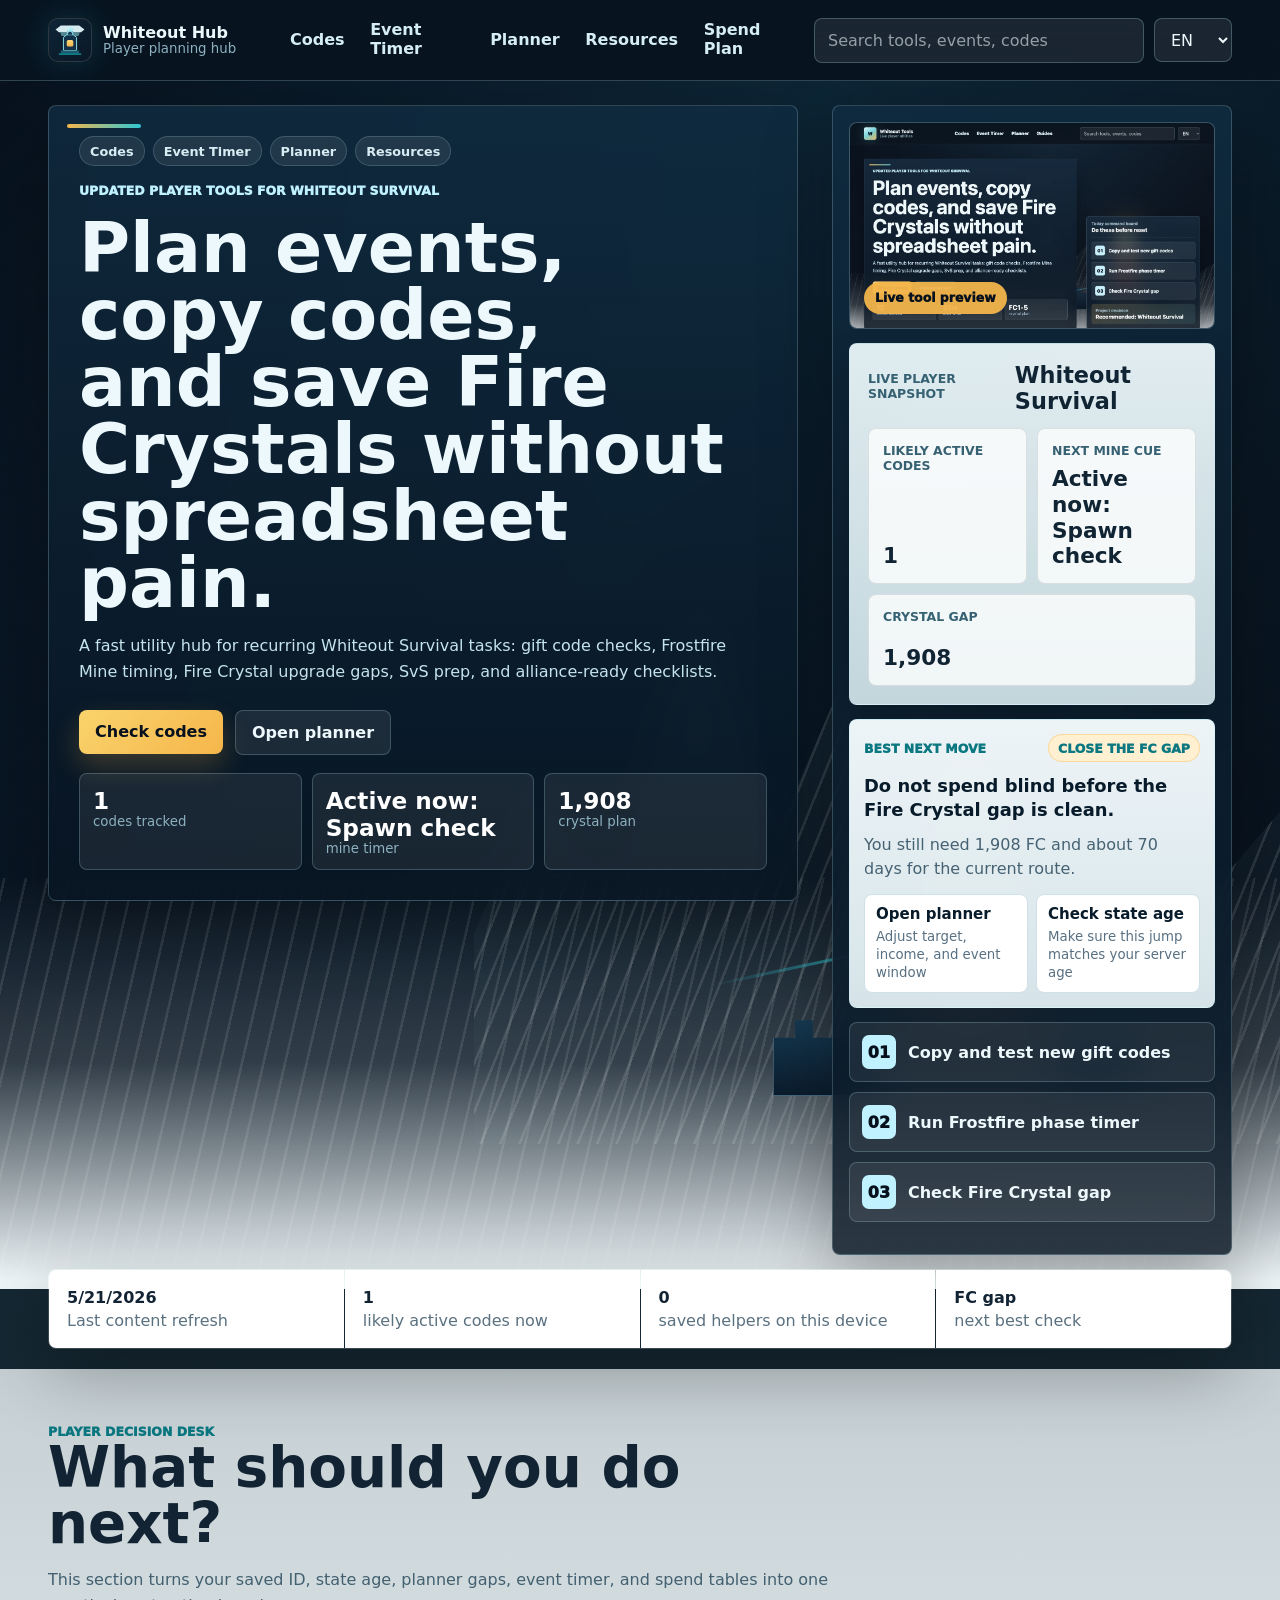
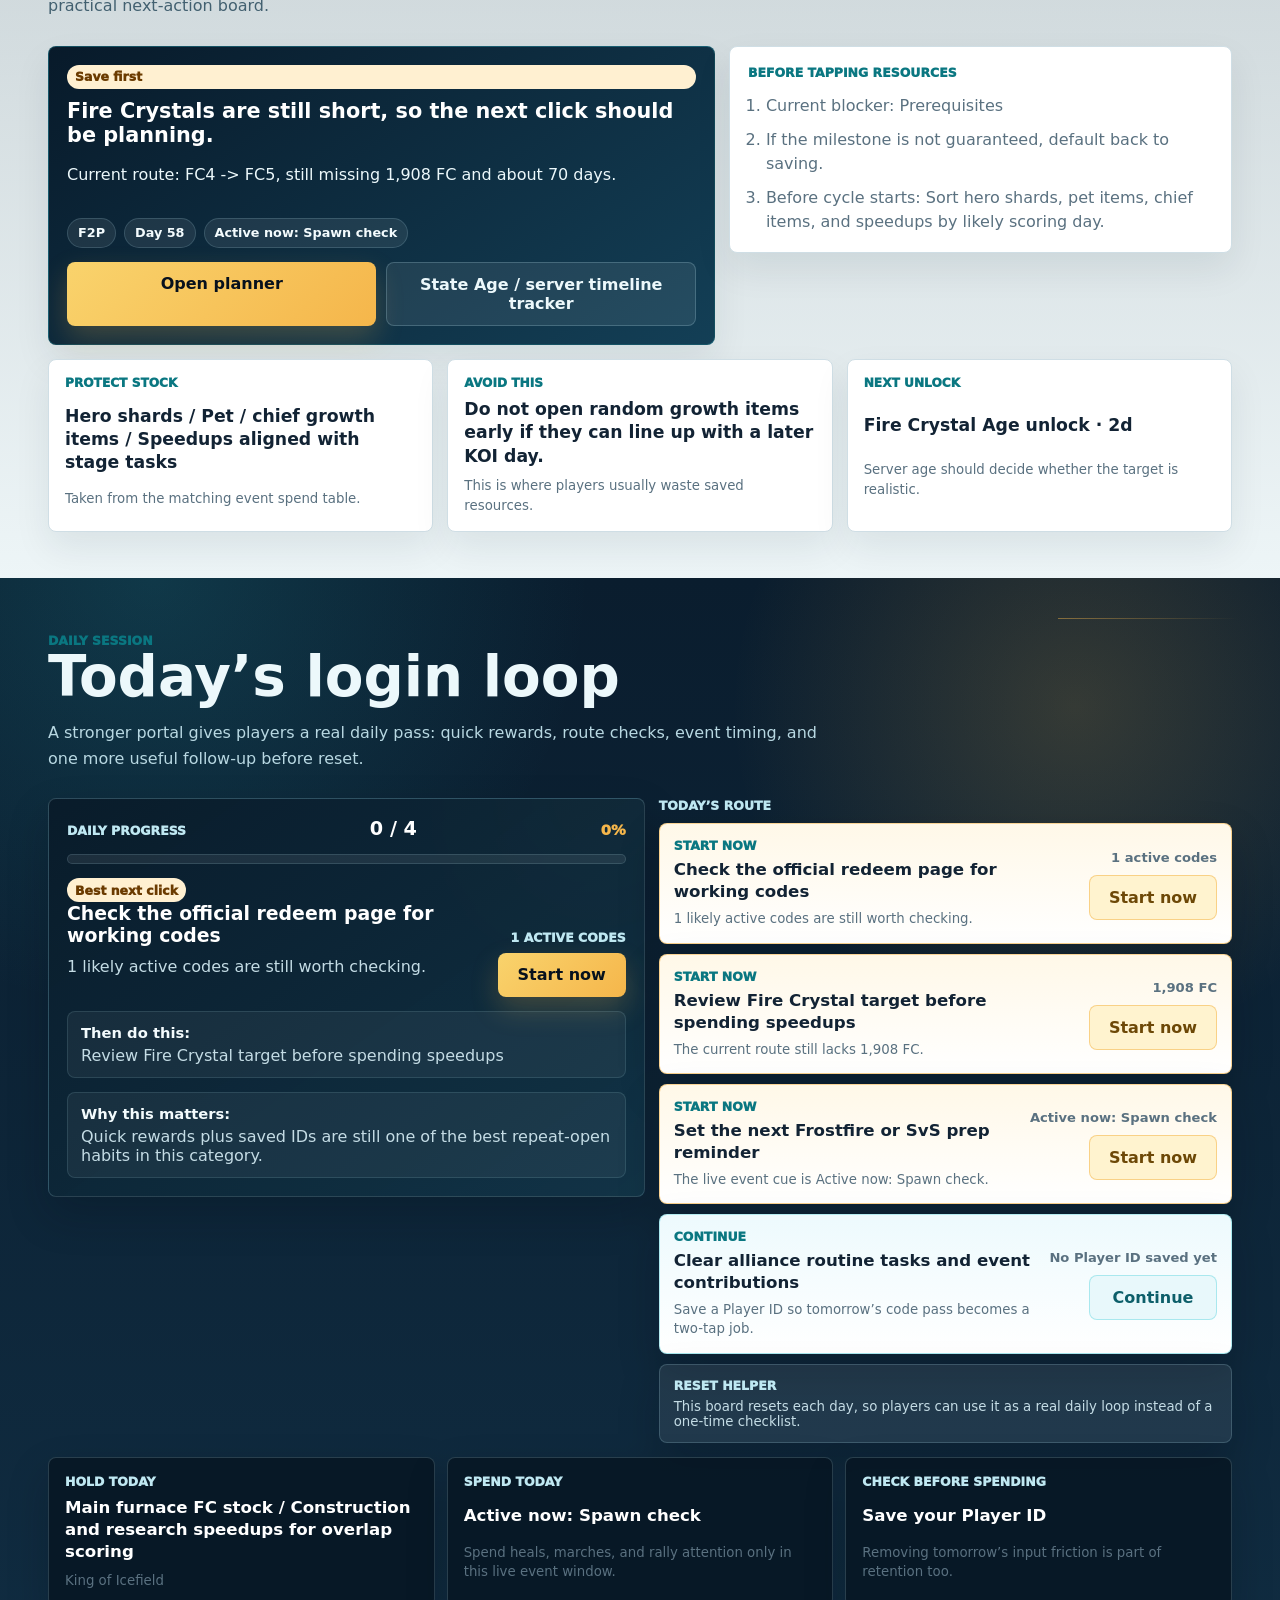
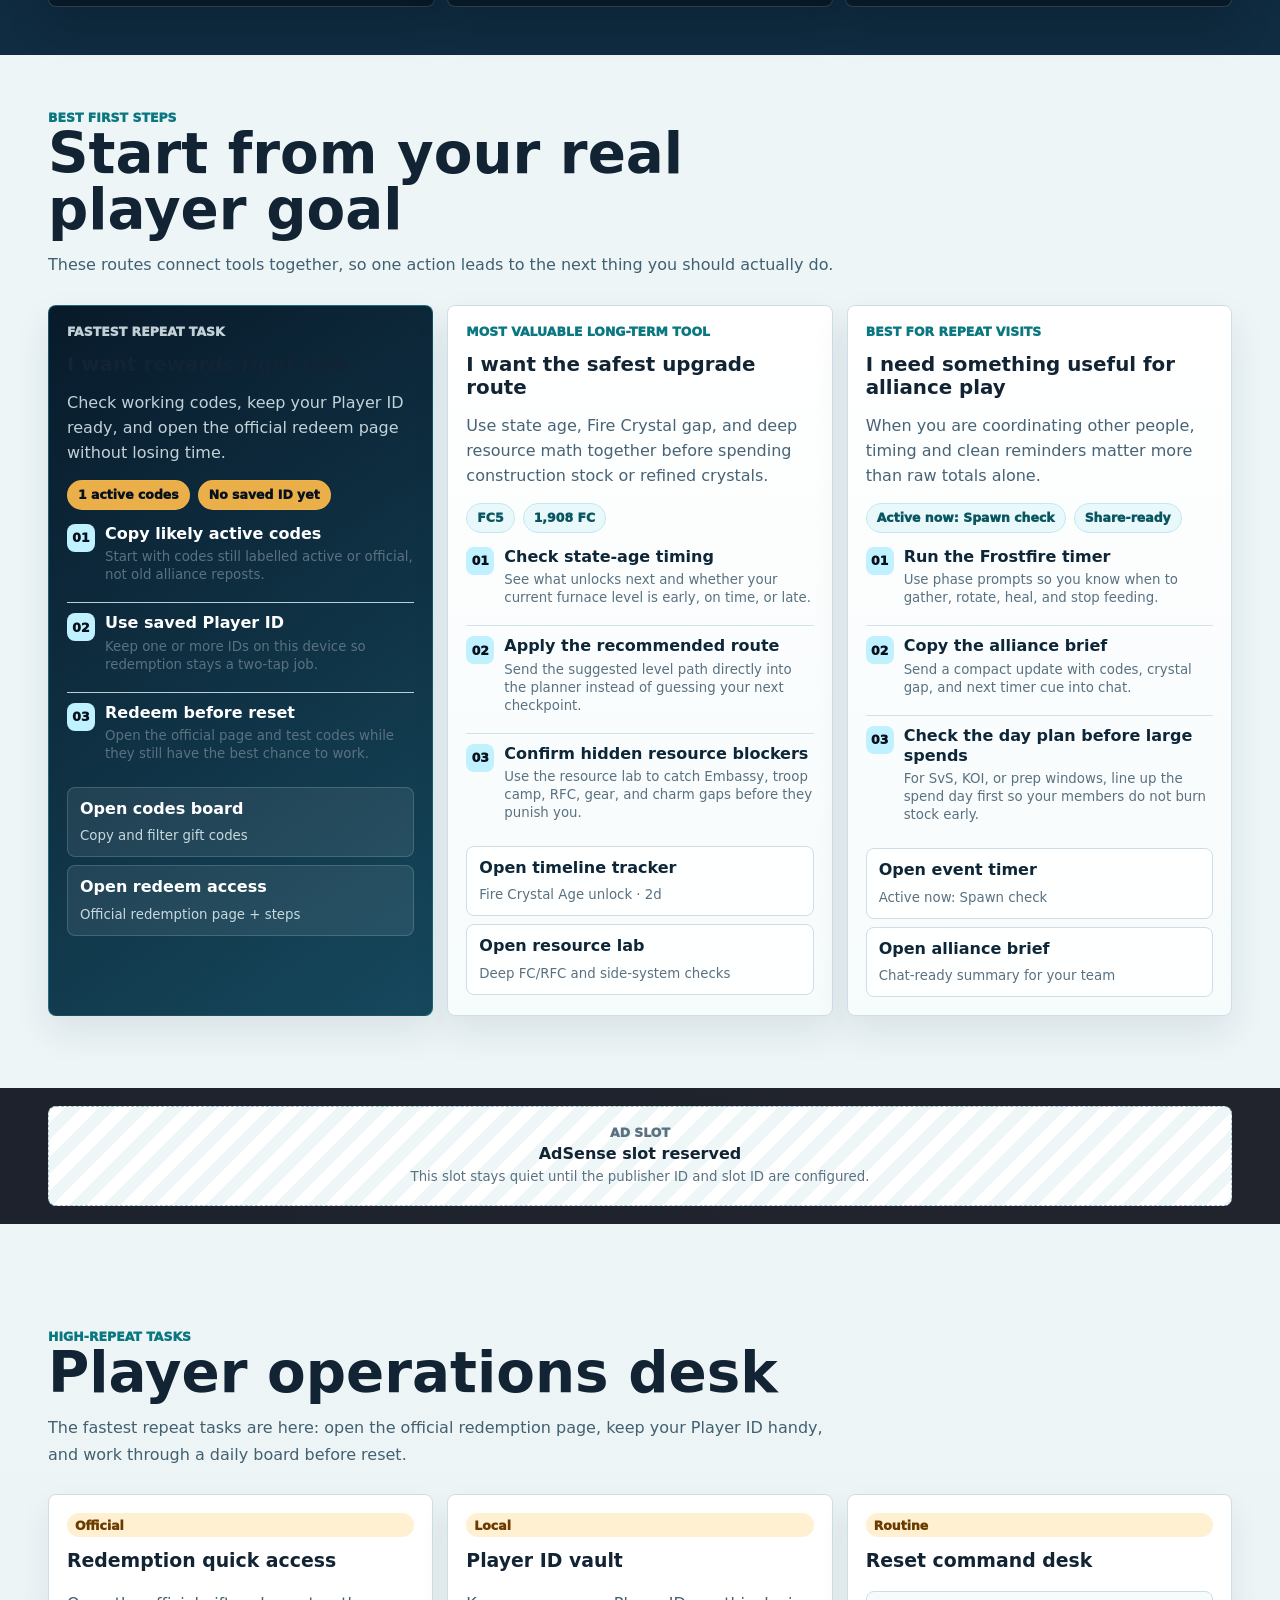
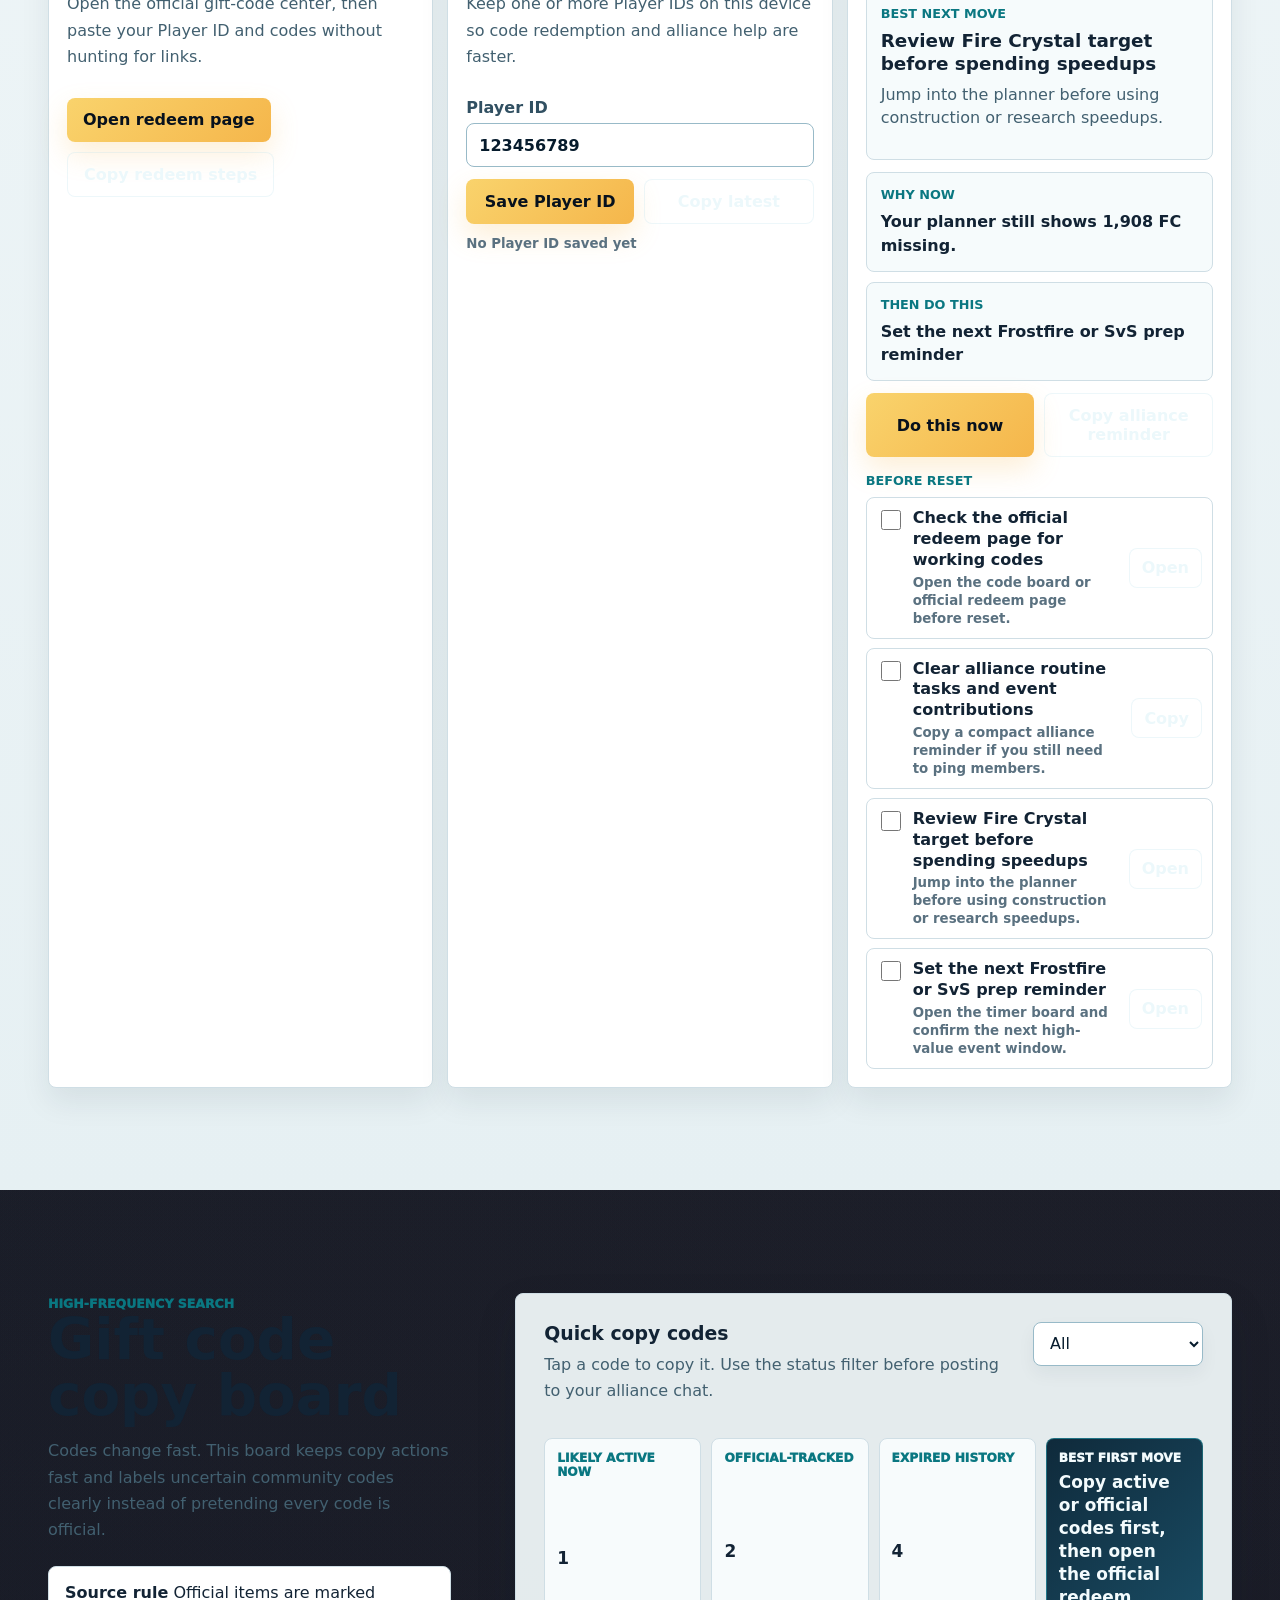
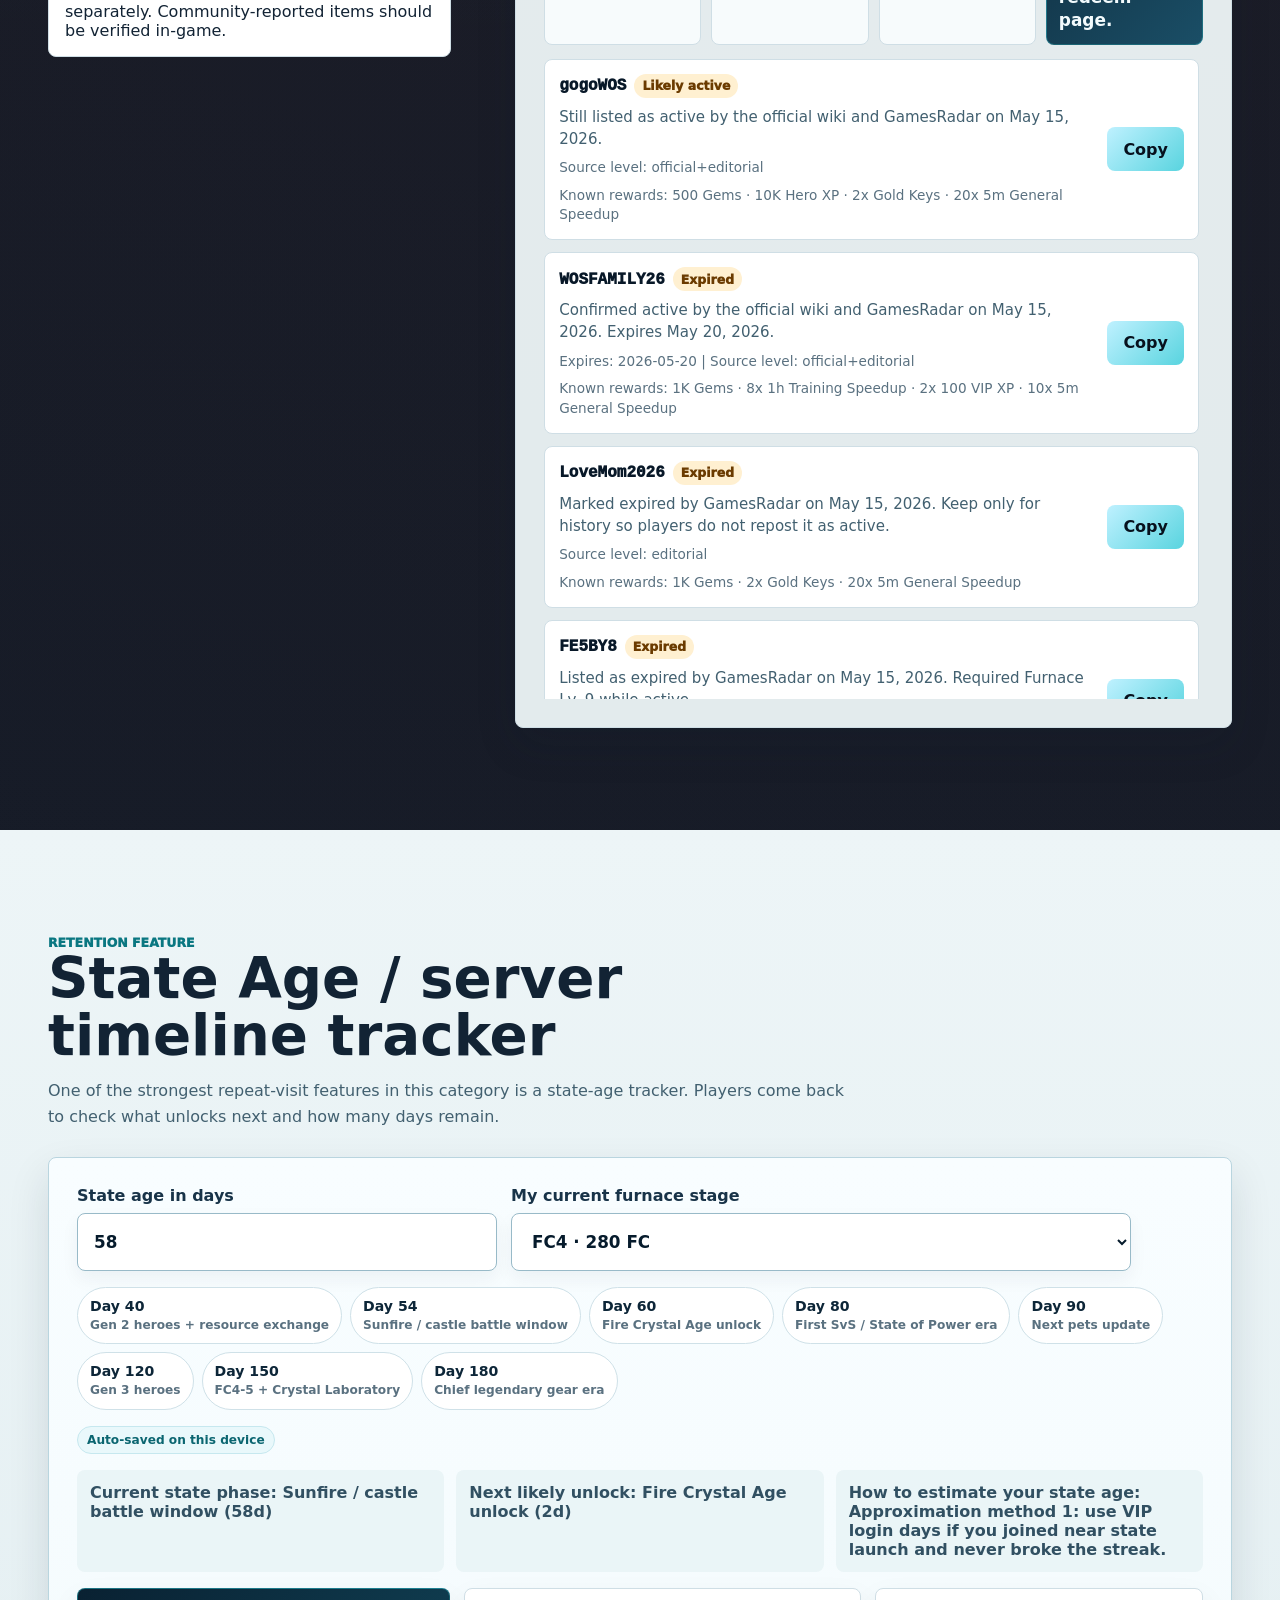
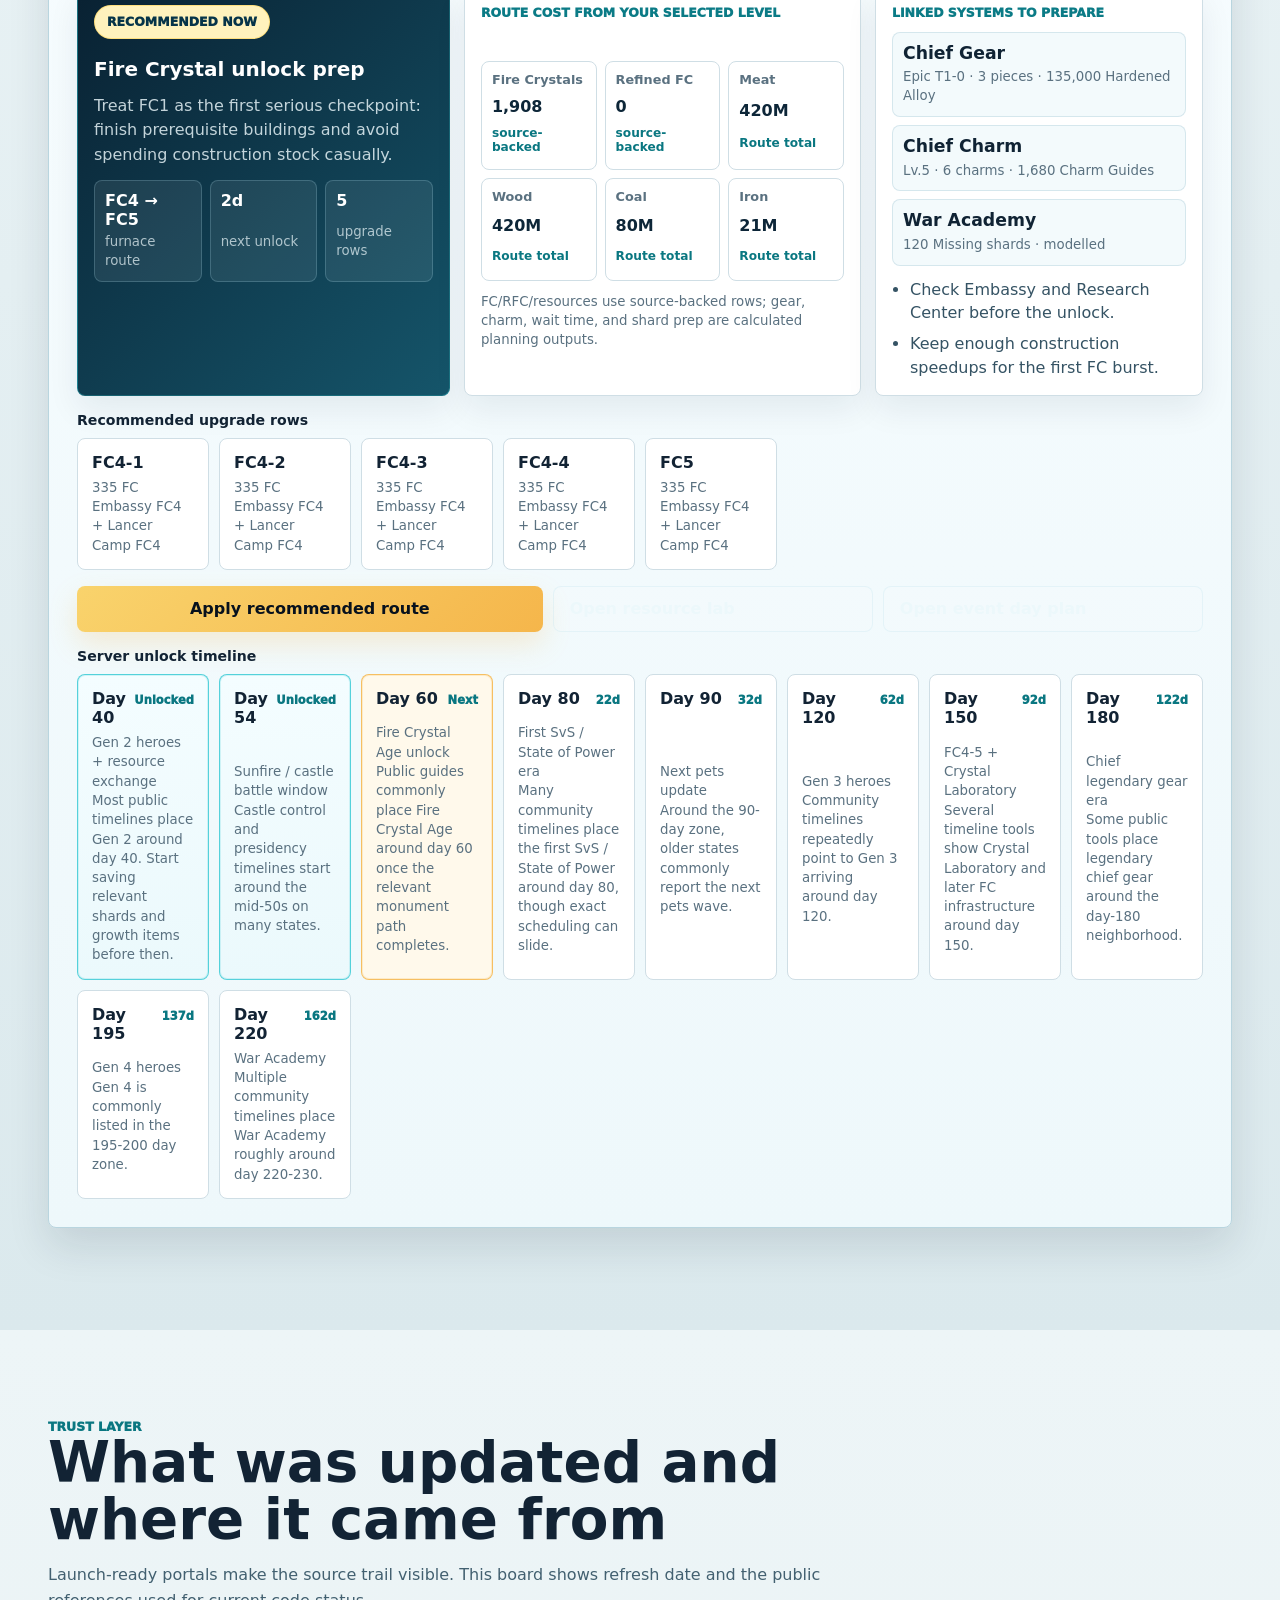
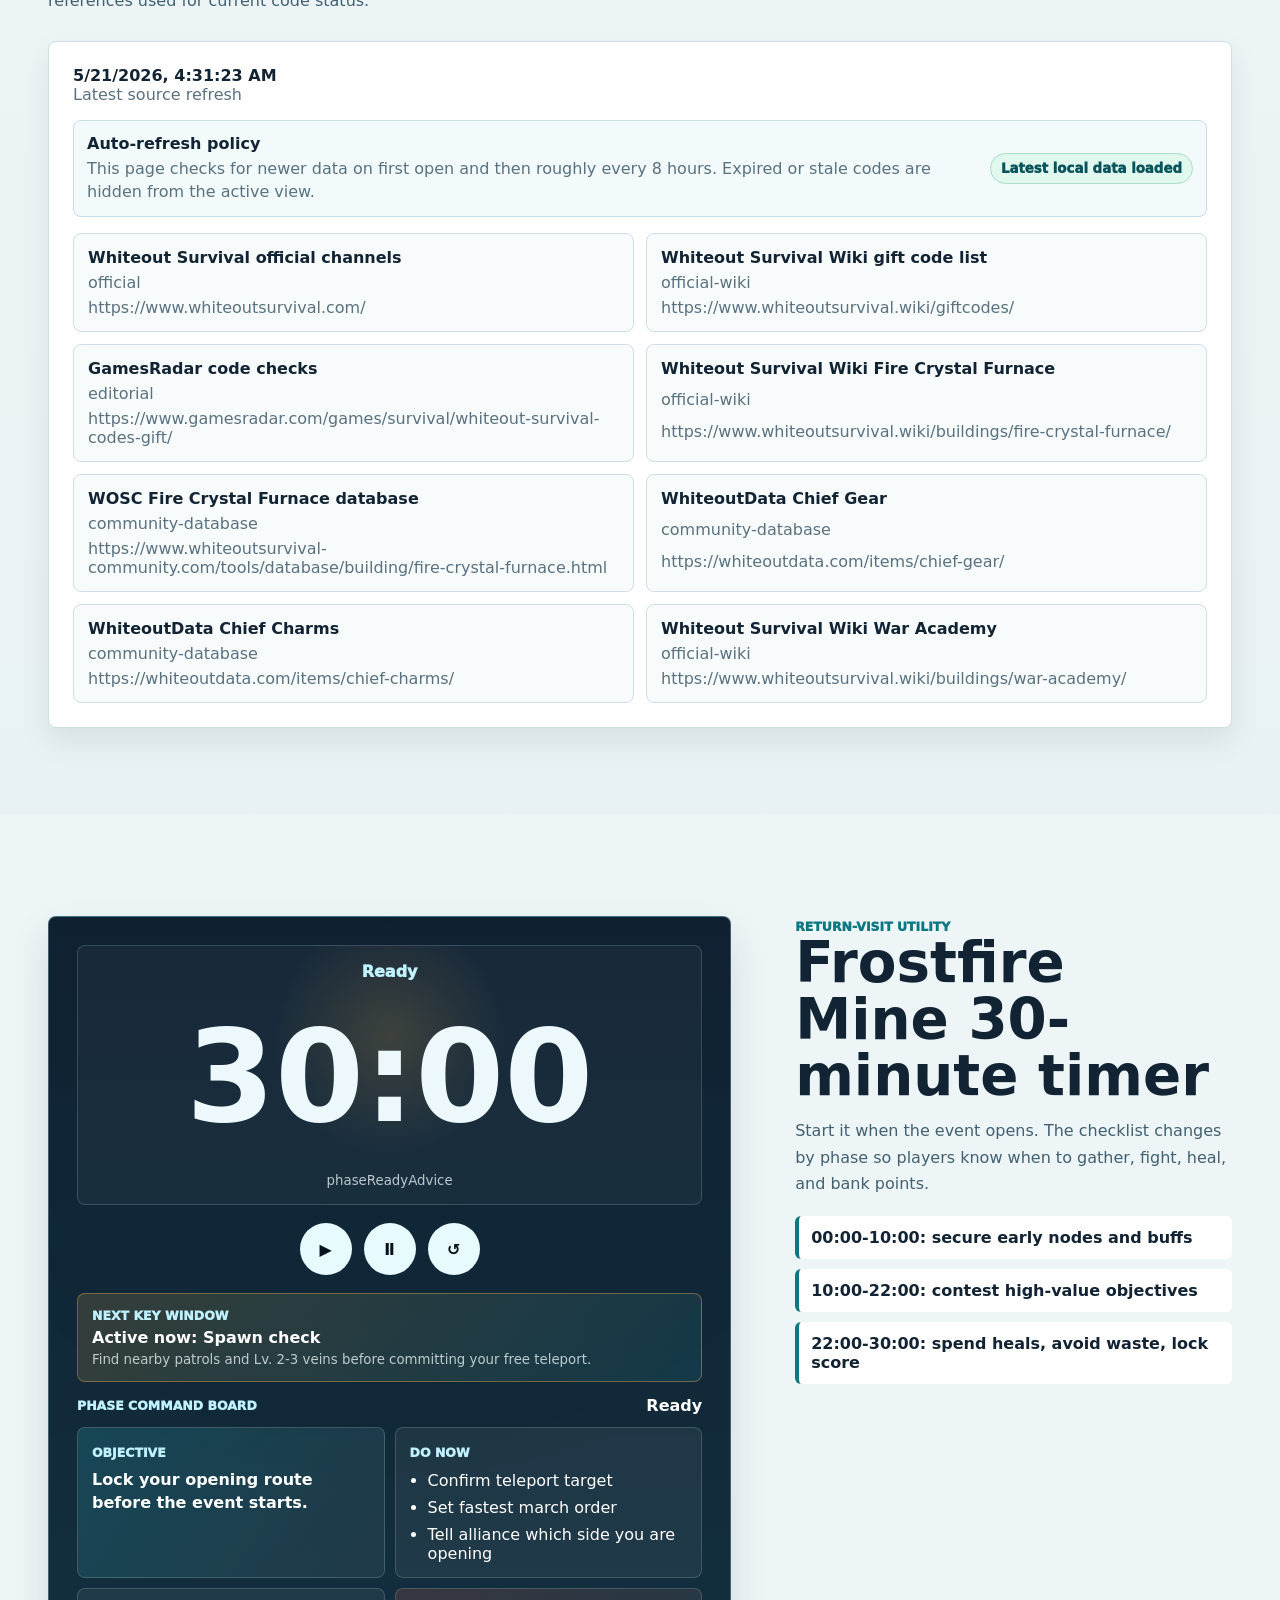
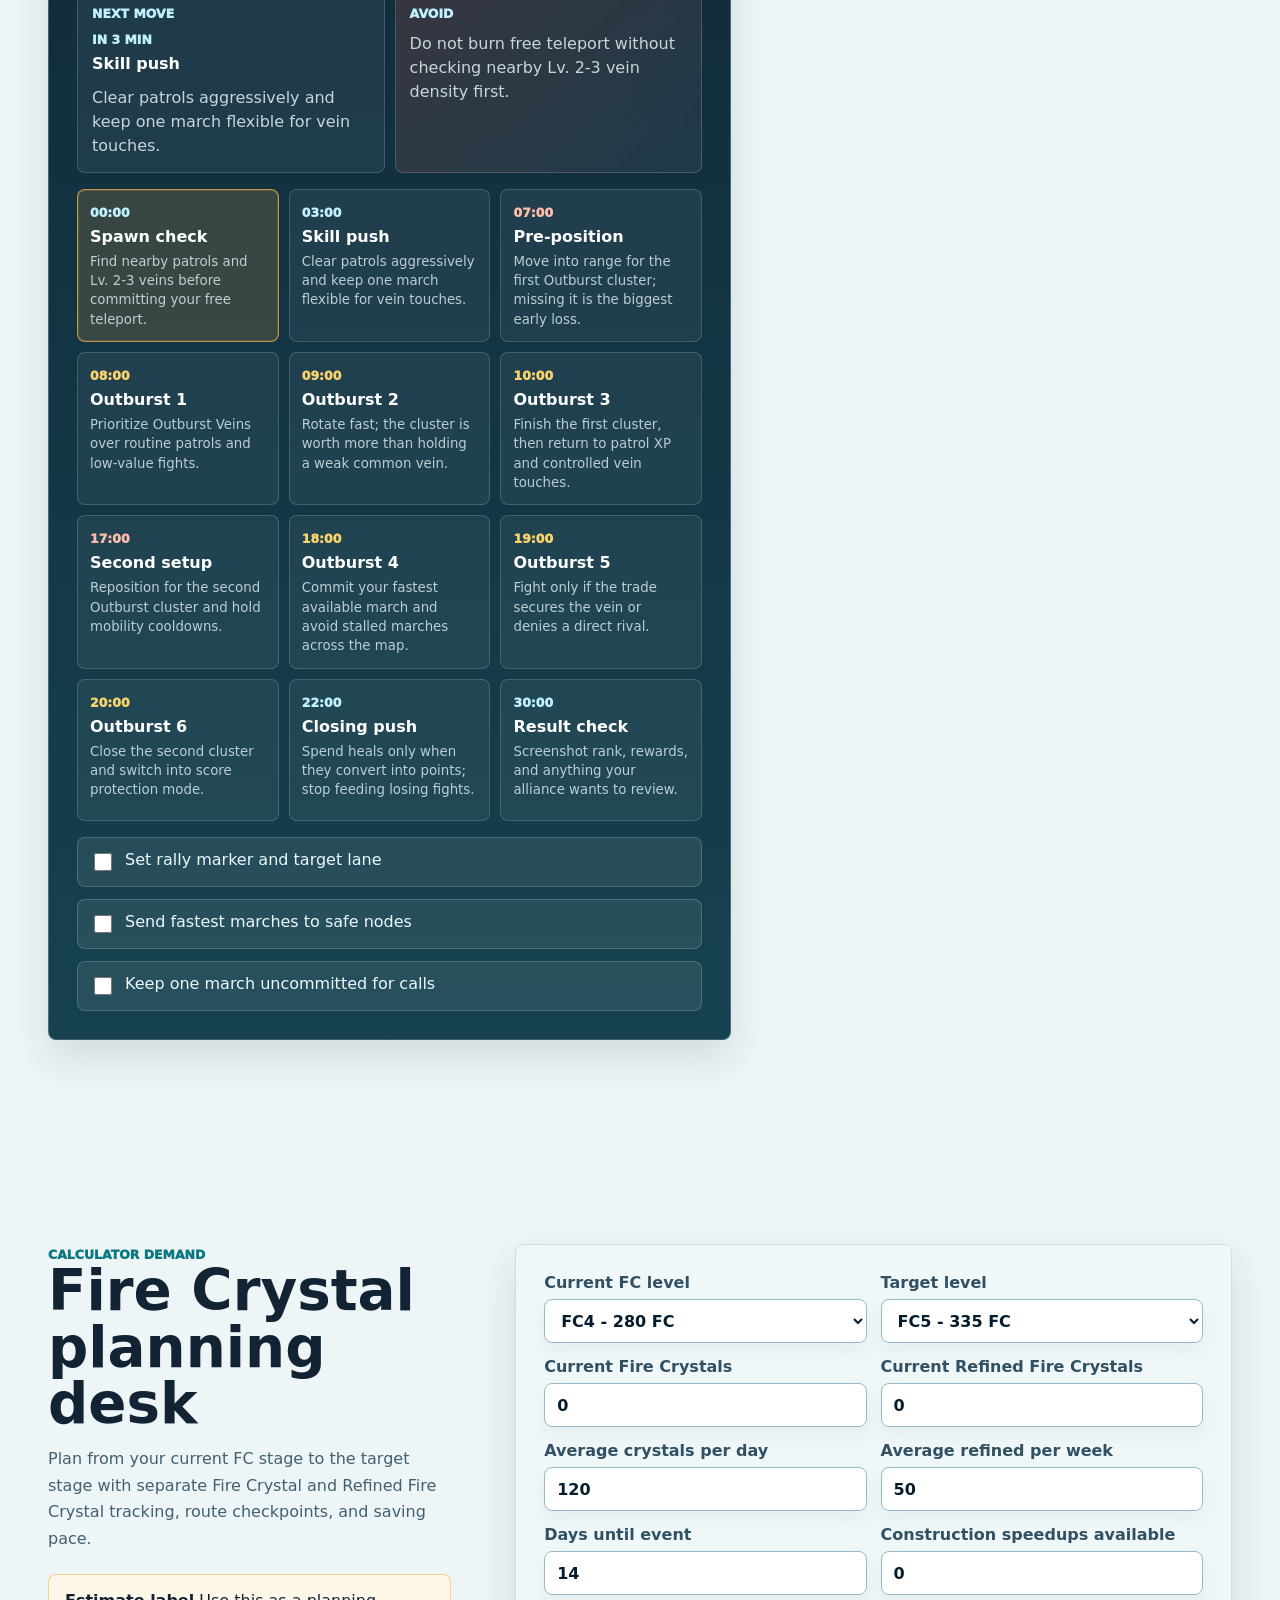
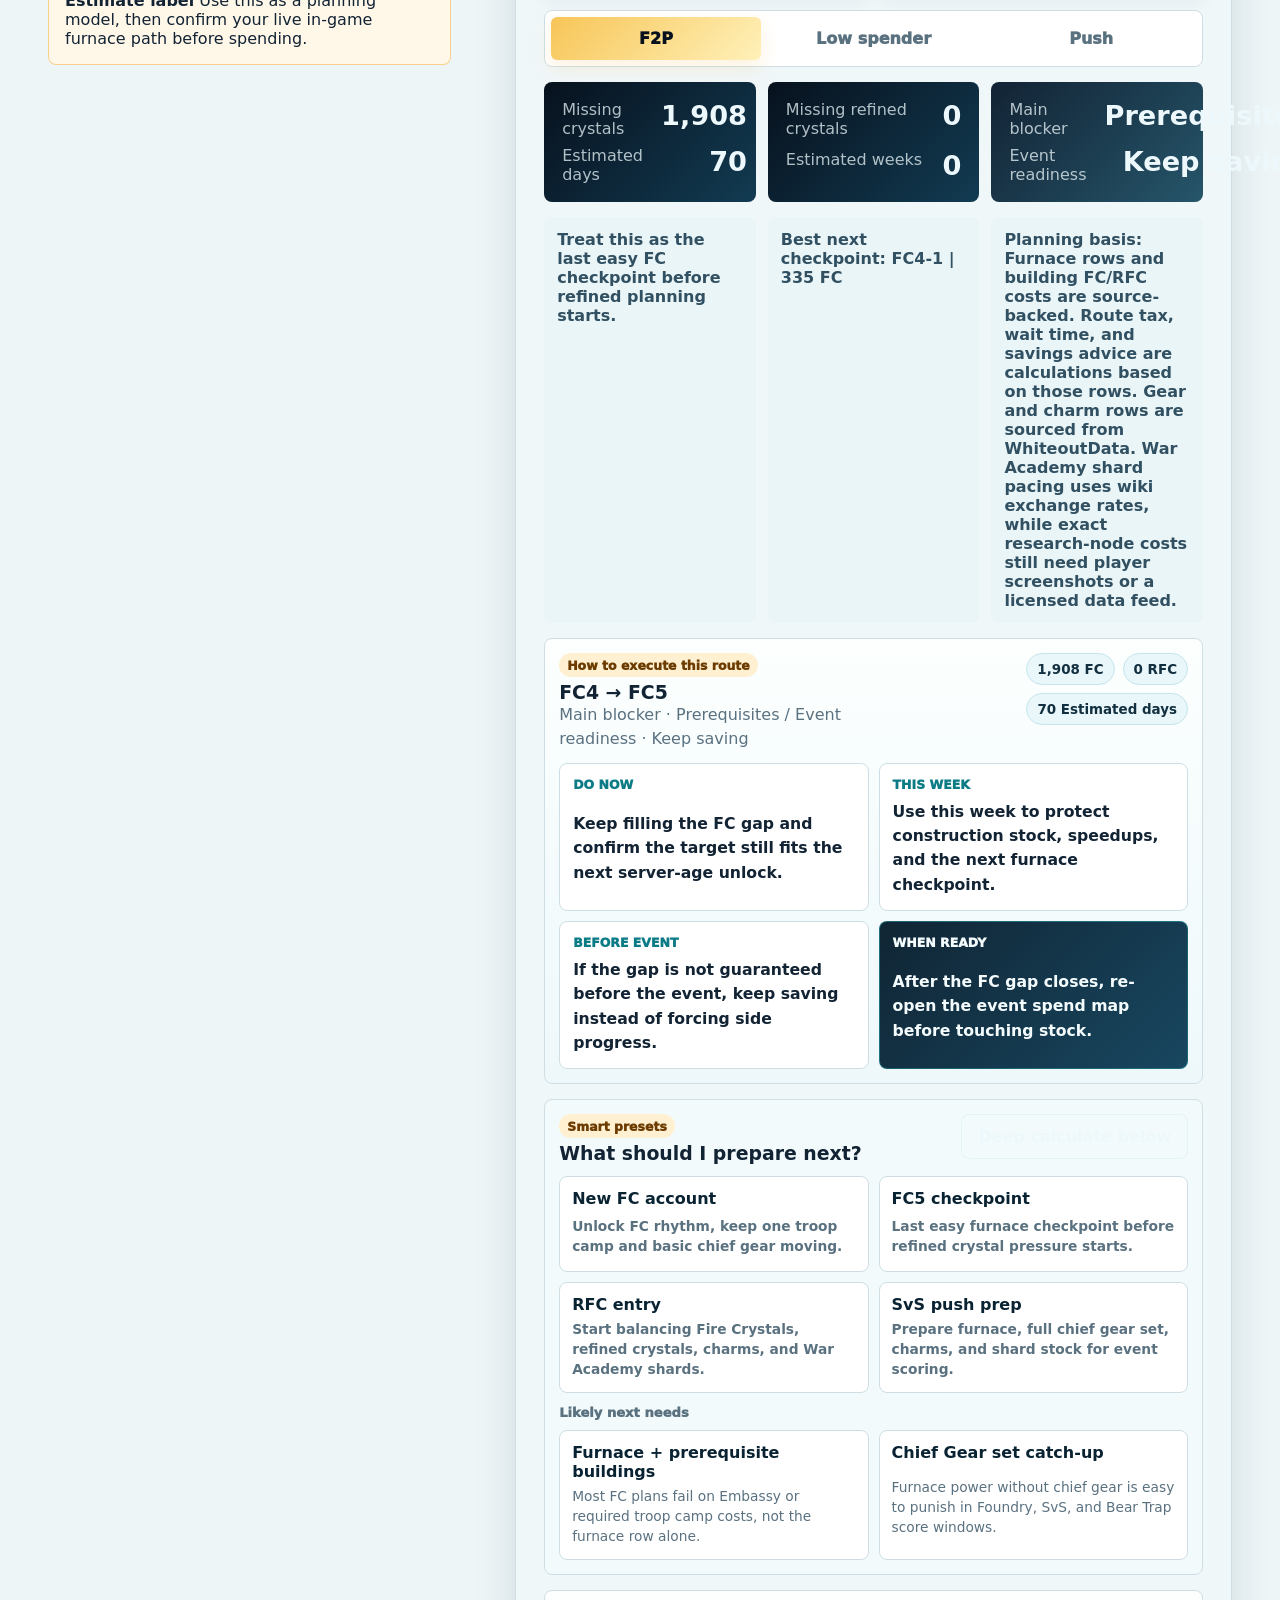
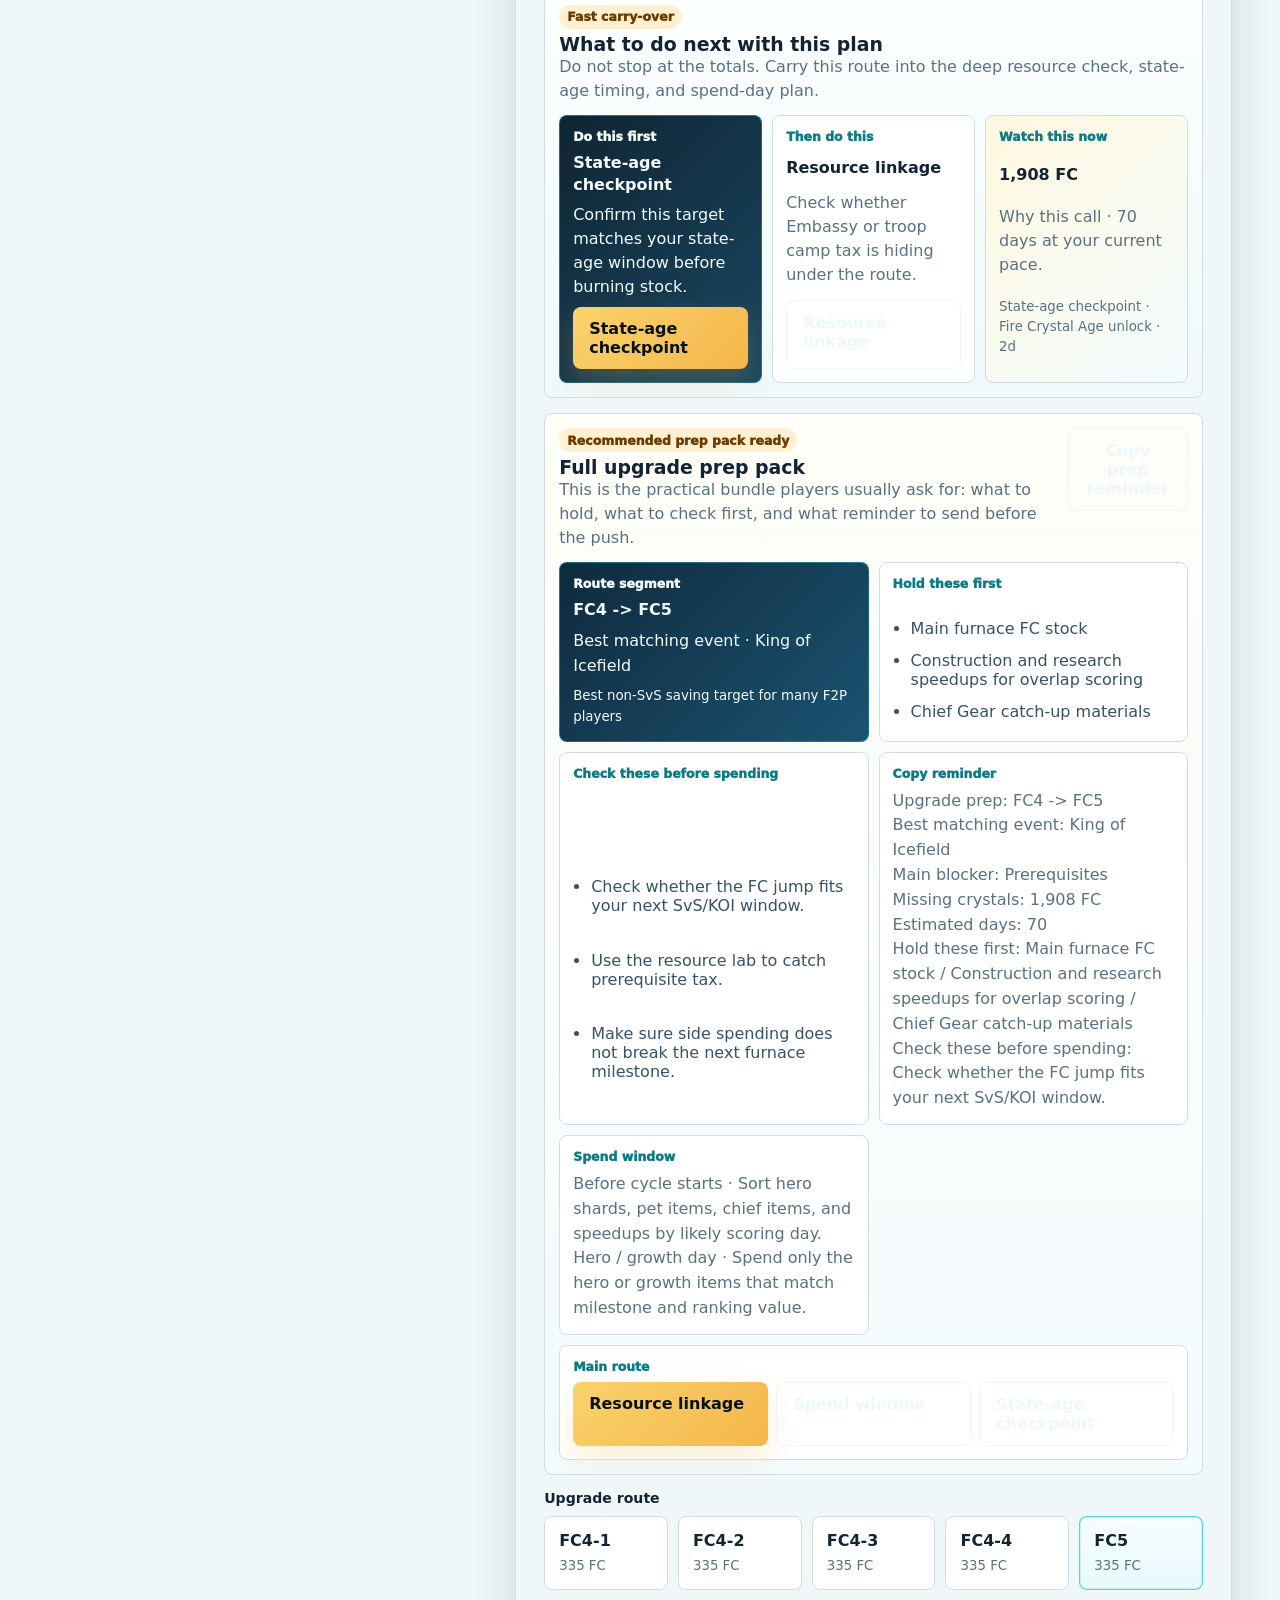
==== commit 2963aac0: "優化更新 優化更新" ====
--- a/index.html
+++ b/index.html
@@ -8,7 +8,7 @@
       name="description"
       content="Fast Whiteout Survival tools for gift codes, Frostfire Mine timers, Fire Crystal planning, SvS checklist, alliance event prep, and multilingual guides."
     />
-    <link rel="canonical" href="https://example.com/" data-domain-href="/" />
+    <link rel="canonical" href="https://witheout20.top/" data-domain-href="/" />
     <meta name="robots" content="index,follow,max-image-preview:large,max-snippet:-1,max-video-preview:-1" />
     <meta name="author" content="Whiteout Hub" />
     <meta name="application-name" content="Whiteout Survival Tools" />
@@ -16,8 +16,8 @@
     <meta property="og:title" content="Whiteout Survival Tools" />
     <meta property="og:description" content="Codes, event timers, planners, and high-frequency guides for Whiteout Survival players." />
     <meta property="og:type" content="website" />
-    <meta property="og:url" content="https://example.com/" data-domain-content="/" />
-    <meta property="og:image" content="https://example.com/assets/og-whiteout-tools.png" data-domain-content="/assets/og-whiteout-tools.png" />
+    <meta property="og:url" content="https://witheout20.top/" data-domain-content="/" />
+    <meta property="og:image" content="https://witheout20.top/assets/og-whiteout-tools.png" data-domain-content="/assets/og-whiteout-tools.png" />
     <meta name="twitter:card" content="summary_large_image" />
     <meta name="theme-color" content="#0a2236" />
     <link rel="icon" href="assets/favicon.svg" type="image/svg+xml" />
@@ -27,10 +27,10 @@
         "@context": "https://schema.org",
         "@type": "WebSite",
         "name": "Whiteout Survival Tools",
-        "url": "https://example.com/",
+        "url": "https://witheout20.top/",
         "potentialAction": {
           "@type": "SearchAction",
-          "target": "https://example.com/?q={search_term_string}",
+          "target": "https://witheout20.top/?q={search_term_string}",
           "query-input": "required name=search_term_string"
         }
       }
@@ -42,7 +42,7 @@
         "name": "Whiteout Survival Tools",
         "applicationCategory": "GameApplication",
         "operatingSystem": "Web",
-        "url": "https://example.com/",
+        "url": "https://witheout20.top/",
         "description": "Browser tools for Whiteout Survival gift codes, Frostfire Mine timing, Fire Crystal planning, resource route calculations, and alliance briefs.",
         "offers": {
           "@type": "Offer",
@@ -98,7 +98,7 @@
         <a href="#timer" data-i18n="navTimer">Event Timer</a>
         <a href="#planner" data-i18n="navPlanner">Planner</a>
         <a href="#resource-lab" data-i18n="navResource">Resources</a>
-        <a href="#guides" data-i18n="navGuides">Guides</a>
+        <a href="#day-plan" data-i18n="navGuides">Spend Plan</a>
       </nav>
       <div class="top-actions">
         <label class="search-box">
@@ -124,6 +124,12 @@
           <div class="march-line line-b"></div>
         </div>
         <div class="hero-copy panel-glass">
+          <div class="hero-pill-row" aria-label="Core tools">
+            <span class="hero-pill" data-i18n="navCodes">Codes</span>
+            <span class="hero-pill" data-i18n="navTimer">Event Timer</span>
+            <span class="hero-pill" data-i18n="navPlanner">Planner</span>
+            <span class="hero-pill" data-i18n="navResource">Resources</span>
+          </div>
           <span class="eyebrow" data-i18n="heroEyebrow">Updated player tools for Whiteout Survival</span>
           <h1 data-i18n="heroTitle">Plan events, copy codes, and save Fire Crystals without spreadsheet pain.</h1>
           <p data-i18n="heroText">
@@ -134,25 +140,22 @@
             <a class="button secondary" href="#planner" data-i18n="ctaPlanner">Open planner</a>
           </div>
           <div class="hero-kpis" aria-label="Project status">
-            <span><strong>13</strong><small data-i18n="kpiCodes">codes tracked</small></span>
-            <span><strong>30m</strong><small data-i18n="kpiTimer">mine timer</small></span>
-            <span><strong>F30-FC10</strong><small data-i18n="kpiPlanner">crystal plan</small></span>
+            <span><strong id="heroKpiCodes">0</strong><small data-i18n="kpiCodes">codes tracked</small></span>
+            <span><strong id="heroKpiTimer">30m</strong><small data-i18n="kpiTimer">mine timer</small></span>
+            <span><strong id="heroKpiPlanner">F30-FC10</strong><small data-i18n="kpiPlanner">crystal plan</small></span>
           </div>
         </div>
         <aside class="command-panel panel-glass hero-visual-panel">
+          <div class="hero-preview-frame">
+            <img src="assets/hero-dashboard-preview.png" alt="Whiteout Hub dashboard preview" />
+            <span class="hero-preview-badge" data-i18n="heroPreviewBadge">Live tool preview</span>
+          </div>
           <div class="hero-live-snapshot" id="heroLiveSnapshot"></div>
-          <div class="command-head">
-            <span data-i18n="commandLabel">Today command board</span>
-            <strong data-i18n="commandTitle">Do these before reset</strong>
-          </div>
-          <div class="command-list">
+          <div class="hero-action-rail" id="heroActionRail"></div>
+          <div class="command-list hero-quick-links">
             <a href="#codes"><span>01</span><strong data-i18n="commandCode">Copy and test new gift codes</strong></a>
             <a href="#timer"><span>02</span><strong data-i18n="commandTimer">Run Frostfire phase timer</strong></a>
             <a href="#planner"><span>03</span><strong data-i18n="commandPlanner">Check Fire Crystal gap</strong></a>
-          </div>
-          <div class="market-pick">
-            <span data-i18n="decisionLabel">Project decision</span>
-            <strong data-i18n="decisionTitle">Recommended: Whiteout Survival</strong>
           </div>
         </aside>
       </section>
@@ -163,48 +166,50 @@
           <span data-i18n="updatedLabel">Last content refresh</span>
         </div>
         <div>
-          <strong>8</strong>
-          <span data-i18n="toolCount">core tools live</span>
+          <strong id="statusCodesValue">0</strong>
+          <span data-i18n="statusCodesLabel">likely active codes now</span>
         </div>
         <div>
-          <strong>EN / 简中 / 繁中</strong>
-          <span data-i18n="langReady">language coverage</span>
+          <strong id="statusMemoryValue">0</strong>
+          <span data-i18n="statusMemoryLabel">saved helpers on this device</span>
         </div>
         <div>
-          <strong data-i18n="sourceMix">Official + community + inference</strong>
-          <span data-i18n="sourceLabel">source labels</span>
+          <strong id="statusFocusValue">-</strong>
+          <span data-i18n="statusFocusLabel">next best check</span>
         </div>
+      </section>
+
+      <section id="decision" class="decision-section">
+        <div class="section-heading decision-heading">
+          <span class="eyebrow" data-i18n="decisionEyebrow">Player decision desk</span>
+          <h2 data-i18n="decisionTitle">What should you do next?</h2>
+          <p data-i18n="decisionText">This section turns your saved ID, state age, planner gaps, event timer, and spend tables into one practical next-action board.</p>
+        </div>
+        <div class="decision-board" id="decisionBoard"></div>
+      </section>
+
+      <section id="daily-cockpit" class="daily-cockpit-section">
+        <div class="section-heading daily-cockpit-heading">
+          <span class="eyebrow" data-i18n="dailyCockpitEyebrow">Daily session</span>
+          <h2 data-i18n="dailyCockpitTitle">Today’s login loop</h2>
+          <p data-i18n="dailyCockpitText">A stronger portal gives players a real daily pass: quick rewards, route checks, event timing, and one more useful follow-up before reset.</p>
+        </div>
+        <div class="daily-cockpit-board" id="dailyCockpitBoard"></div>
+      </section>
+
+      <section class="mission-section">
+        <div class="section-heading mission-heading">
+          <span class="eyebrow" id="missionEyebrow" data-i18n="missionEyebrow">Best first steps</span>
+          <h2 id="missionTitle" data-i18n="missionTitle">Start from your real player goal</h2>
+          <p id="missionText" data-i18n="missionText">These routes connect tools together, so one action leads to the next thing you should actually do.</p>
+        </div>
+        <div class="mission-grid" id="missionGrid"></div>
       </section>
 
       <section class="ad-band ad-band-compact" aria-label="Advertisement" data-ad-slot-key="top"></section>
 
-      <section class="hub-section">
-        <div class="section-heading">
-          <span class="eyebrow" data-i18n="hubEyebrow">Player hub</span>
-          <h2 data-i18n="hubTitle">Open the thing you need right now</h2>
-          <p data-i18n="hubText">This homepage is arranged around repeated player jobs: redeem, time, plan, coordinate, and report updates.</p>
-        </div>
-        <div class="hub-grid" id="hubGrid"></div>
-      </section>
 
-
-      <section class="strategy-section">
-        <div class="section-heading">
-          <span class="eyebrow" data-i18n="strategyEyebrow">Personal coach</span>
-          <h2 data-i18n="strategyTitle">Save-or-spend strategy mode</h2>
-          <p data-i18n="strategyText">Players keep asking whether to save for SvS, push KOI, or spend now. Pick a play style and the site turns broad advice into a more useful operating rule.</p>
-        </div>
-        <div class="strategy-shell tool-card">
-          <div class="strategy-tabs" id="strategyTabs" role="tablist" aria-label="Player strategy mode">
-            <button type="button" data-strategy="f2p" class="active" data-i18n="strategyF2P">F2P</button>
-            <button type="button" data-strategy="low" data-i18n="strategyLow">Low spender</button>
-            <button type="button" data-strategy="push" data-i18n="strategyPush">Ranking push</button>
-          </div>
-          <div class="strategy-board" id="strategyBoard"></div>
-        </div>
-      </section>
-
-      <section class="ops-section">
+      <section id="ops" class="ops-section">
         <div class="section-heading">
           <span class="eyebrow" data-i18n="opsEyebrow">High-repeat tasks</span>
           <h2 data-i18n="opsTitle">Player operations desk</h2>
@@ -267,6 +272,7 @@
               <option value="official" data-i18n="filterOfficial">Official</option>
             </select>
           </div>
+          <div class="codes-summary" id="codesSummary"></div>
           <div id="codesList" class="codes-list"></div>
         </div>
       </section>
@@ -288,6 +294,7 @@
               <select id="stateAgeCurrentLevel"></select>
             </label>
           </div>
+          <div class="timeline-chip-row" id="stateAgeQuickChips" aria-label="Popular state-age checkpoints"></div>
           <small class="memory-status" data-memory-status></small>
           <div class="planner-insight-grid">
             <div class="priority planner-brief" id="stateAgeNow"></div>
@@ -327,14 +334,6 @@
         </div>
       </section>
 
-      <section class="intel-section">
-        <div class="section-heading">
-          <span class="eyebrow" data-i18n="intelEyebrow">Market intel</span>
-          <h2 data-i18n="intelTitle">Why this project beats the alternatives</h2>
-        </div>
-        <div class="score-grid" id="marketScores"></div>
-      </section>
-
       <section id="timer" class="section-grid reversed">
         <div class="section-copy">
           <span class="eyebrow" data-i18n="timerEyebrow">Return-visit utility</span>
@@ -364,32 +363,6 @@
         </div>
       </section>
 
-
-      <section class="section-grid beartrap-section">
-        <div class="section-copy">
-          <span class="eyebrow" data-i18n="bearEyebrow">Community demand</span>
-          <h2 data-i18n="bearTitle">Bear Trap prep helper</h2>
-          <p data-i18n="bearText">Players repeatedly ask how much training and power they should line up before Bear Trap. This quick helper turns your rough power gain into a clean prep note.</p>
-        </div>
-        <div class="tool-card planner beartrap-card">
-          <label>
-            <span data-i18n="bearPowerLabel">Expected power gain</span>
-            <input id="bearTrapPower" type="number" min="0" step="50000" value="2500000" />
-          </label>
-          <label>
-            <span data-i18n="bearTrainsLabel">Planned troop batches</span>
-            <input id="bearTrapBatches" type="number" min="0" step="1" value="6" />
-          </label>
-          <div class="result-card">
-            <span data-i18n="bearEstimateLabel">Estimated prep rating</span>
-            <strong id="bearTrapRating">Solid</strong>
-            <span data-i18n="bearAdviceLabel">Prep note</span>
-            <strong id="bearTrapAdviceShort">Train and hold speedups.</strong>
-          </div>
-          <p class="priority" id="bearTrapAdvice"></p>
-          <button class="button primary full" id="copyBearTrapPlan" type="button" data-i18n="copyBearTrapPlan">Copy Bear Trap plan</button>
-        </div>
-      </section>
 
       <section id="planner" class="section-grid">
         <div class="section-copy">
@@ -466,6 +439,7 @@
             <div class="priority planner-brief" id="plannerMilestone"></div>
             <div class="priority planner-brief" id="plannerSources"></div>
           </div>
+          <div class="planner-execution-panel" id="plannerExecutionPanel"></div>
           <div class="planner-smart-panel">
             <div class="planner-smart-head">
               <div>
@@ -477,6 +451,8 @@
             <div class="smart-preset-grid" id="smartPresetGrid"></div>
             <div class="smart-next-grid" id="smartNextNeeds"></div>
           </div>
+          <div class="planner-linked-panel" id="plannerLinkedPanel"></div>
+          <div class="planner-pack-panel" id="plannerPrepPack"></div>
           <div class="planner-route planner-route-compact" id="plannerRoute"></div>
           <small class="memory-status" data-memory-status></small>
           <button class="button primary full" id="savePlanner" type="button" data-i18n="savePlanner">Save my planner</button>
@@ -499,6 +475,7 @@
               </div>
               <span class="confidence-badge" id="furnaceConfidenceBadge">source-backed</span>
             </div>
+            <p class="resource-sync-note" id="resourceSyncNote"></p>
             <div class="planner-grid resource-controls">
               <label>
                 <span data-i18n="routeStartLabel">Current stage</span>
@@ -536,6 +513,7 @@
               <div class="priority planner-brief" id="furnacePrereqAdvice"></div>
               <div class="priority planner-brief" id="furnaceRefineAdvice"></div>
             </div>
+            <div class="resource-journey-panel" id="resourceJourneyPanel"></div>
             <div class="planner-route resource-route" id="furnaceRouteRows"></div>
           </article>
 
@@ -671,24 +649,6 @@
         <div class="dayplan-grid" id="eventDayPlans"></div>
       </section>
 
-      <section class="guides-section hoard-section">
-        <div class="section-heading">
-          <span class="eyebrow" data-i18n="hoardEyebrow">Today board</span>
-          <h2 data-i18n="hoardTitle">What should you hoard today</h2>
-          <p data-i18n="hoardText">This board is for repeat visits: open it, decide what to keep, what to spend, and what to double-check before you waste stock.</p>
-        </div>
-        <div class="hoard-grid" id="todayHoardBoards"></div>
-      </section>
-
-      <section class="guides-section chain-section">
-        <div class="section-heading">
-          <span class="eyebrow" data-i18n="chainEyebrow">Route map</span>
-          <h2 data-i18n="chainTitle">Building prerequisite route</h2>
-          <p data-i18n="chainText">Most players do not fail because they lack one resource. They fail because the supporting route is out of sync. This makes that route visible.</p>
-        </div>
-        <div class="chain-grid" id="buildingChains"></div>
-      </section>
-
       <section id="share" class="share-section">
         <div class="section-heading">
           <span class="eyebrow" data-i18n="shareEyebrow">Alliance utility</span>
@@ -699,15 +659,6 @@
           <div class="share-preview" id="shareBrief" aria-live="polite"></div>
           <button class="button primary full" id="copyShareBrief" type="button" data-i18n="copyShareBrief">Copy alliance brief</button>
         </div>
-      </section>
-
-      <section id="guides" class="guides-section">
-        <div class="section-heading">
-          <span class="eyebrow" data-i18n="guidesEyebrow">Content that earns repeat visits</span>
-          <h2 data-i18n="guidesTitle">Event and upgrade playbooks</h2>
-          <p data-i18n="guidesText">Short, practical pages users can scan before an event. The site is structured so each guide can become its own SEO landing page later.</p>
-        </div>
-        <div class="guide-grid" id="guideGrid"></div>
       </section>
 
       <section class="ad-band" aria-label="Advertisement" data-ad-slot-key="guides"></section>
@@ -751,7 +702,7 @@
 
     <div id="toast" role="status" aria-live="polite"></div>
     <script id="contentData" type="application/json">{
-  "updatedAt": "2026-05-19T03:23:17.311Z",
+  "updatedAt": "2026-05-21T04:31:23.212Z",
   "sources": [
     {
       "name": "Whiteout Survival official channels",
@@ -795,6 +746,24 @@
     }
   ],
   "codes": [
+    {
+      "code": "gogoWOS",
+      "region": "Global",
+      "rewards": [
+        "500 Gems",
+        "10K Hero XP",
+        "2x Gold Keys",
+        "20x 5m General Speedup"
+      ],
+      "sourceLevel": "official+editorial",
+      "activeWhenSeen": true,
+      "note": {
+        "en": "Still listed as active by the official wiki and GamesRadar on May 15, 2026.",
+        "zh-CN": "截至 2026 年 5 月 15 日，官方 Wiki 与 GamesRadar 仍列为可用。",
+        "zh-TW": "截至 2026 年 5 月 15 日，官方 Wiki 與 GamesRadar 仍列為可用。"
+      },
+      "status": "active"
+    },
     {
       "code": "WOSFAMILY26",
       "region": "Global",
@@ -812,25 +781,7 @@
         "zh-CN": "2026 年 5 月 15 日官方 Wiki 与 GamesRadar 均确认可用，已标注 2026 年 5 月 20 日到期。",
         "zh-TW": "2026 年 5 月 15 日官方 Wiki 與 GamesRadar 均確認可用，已標註 2026 年 5 月 20 日到期。"
       },
-      "status": "active"
-    },
-    {
-      "code": "gogoWOS",
-      "region": "Global",
-      "rewards": [
-        "500 Gems",
-        "10K Hero XP",
-        "2x Gold Keys",
-        "20x 5m General Speedup"
-      ],
-      "sourceLevel": "official+editorial",
-      "activeWhenSeen": true,
-      "note": {
-        "en": "Still listed as active by the official wiki and GamesRadar on May 15, 2026.",
-        "zh-CN": "截至 2026 年 5 月 15 日，官方 Wiki 与 GamesRadar 仍列为可用。",
-        "zh-TW": "截至 2026 年 5 月 15 日，官方 Wiki 與 GamesRadar 仍列為可用。"
-      },
-      "status": "active"
+      "status": "expired"
     },
     {
       "code": "LoveMom2026",
--- a/styles.css
+++ b/styles.css
@@ -190,9 +190,9 @@
   display: grid;
   grid-template-columns: minmax(320px, 0.9fr) minmax(300px, 0.48fr);
   gap: clamp(18px, 3vw, 34px);
-  align-items: end;
-  min-height: calc(100vh - 74px);
-  padding: clamp(22px, 4vw, 50px) clamp(16px, 4vw, 48px) clamp(22px, 4vw, 42px);
+  align-items: start;
+  min-height: clamp(600px, calc(76vh - 74px), 700px);
+  padding: clamp(14px, 2.6vw, 24px) clamp(16px, 4vw, 48px) clamp(20px, 3.5vw, 34px);
   isolation: isolate;
 }
 
@@ -227,7 +227,7 @@
 .hero-copy {
   position: relative;
   z-index: 1;
-  align-self: center;
+  align-self: end;
   max-width: 860px;
   padding: clamp(18px, 3.2vw, 30px);
   border-radius: 8px;
@@ -242,6 +242,26 @@
   height: 4px;
   background: linear-gradient(90deg, var(--gold), var(--cyan));
   border-radius: 999px;
+}
+
+.hero-pill-row {
+  display: flex;
+  flex-wrap: wrap;
+  gap: 8px;
+  margin-bottom: 14px;
+}
+
+.hero-pill {
+  display: inline-flex;
+  align-items: center;
+  min-height: 30px;
+  padding: 5px 10px;
+  color: #d8edf3;
+  background: rgba(255, 255, 255, 0.08);
+  border: 1px solid rgba(191, 241, 255, 0.18);
+  border-radius: 999px;
+  font-size: 0.8rem;
+  font-weight: 900;
 }
 
 .eyebrow {
@@ -457,6 +477,38 @@
   border-radius: 8px;
 }
 
+.hero-preview-frame {
+  position: relative;
+  overflow: hidden;
+  border: 1px solid rgba(191, 241, 255, 0.18);
+  border-radius: 8px;
+  background: linear-gradient(180deg, rgba(255, 255, 255, 0.08), rgba(255, 255, 255, 0.03));
+}
+
+.hero-preview-frame img {
+  display: block;
+  width: 100%;
+  height: auto;
+  aspect-ratio: 16 / 9;
+  object-fit: cover;
+  object-position: top center;
+}
+
+.hero-preview-badge {
+  position: absolute;
+  left: 14px;
+  bottom: 14px;
+  display: inline-flex;
+  align-items: center;
+  min-height: 32px;
+  padding: 6px 11px;
+  color: #07111d;
+  background: rgba(245, 182, 75, 0.94);
+  border-radius: 999px;
+  font-size: 0.78rem;
+  font-weight: 950;
+}
+
 .command-head {
   padding-bottom: 14px;
   border-bottom: 1px solid var(--line);
@@ -510,6 +562,89 @@
   padding: 14px;
   border-radius: 8px;
   background: linear-gradient(135deg, rgba(245, 182, 75, 0.18), rgba(47, 199, 211, 0.12));
+}
+
+.hero-action-rail {
+  display: grid;
+  gap: 10px;
+}
+
+.hero-action-call {
+  display: grid;
+  gap: 12px;
+  padding: 14px;
+  color: var(--ink);
+  background: linear-gradient(180deg, rgba(242, 249, 251, 0.98), rgba(227, 241, 246, 0.94));
+  border: 1px solid rgba(191, 241, 255, 0.36);
+  border-radius: 8px;
+}
+
+.hero-action-call strong {
+  color: #081b2a;
+  font-size: 1.12rem;
+  line-height: 1.3;
+}
+
+.hero-action-call p {
+  margin: 0;
+  color: #466272;
+  line-height: 1.52;
+}
+
+.hero-action-head {
+  display: flex;
+  justify-content: space-between;
+  gap: 10px;
+  align-items: center;
+}
+
+.hero-action-head span {
+  color: #0a7781;
+  font-size: 0.78rem;
+  font-weight: 950;
+  text-transform: uppercase;
+}
+
+.hero-action-pill {
+  display: inline-flex;
+  align-items: center;
+  min-height: 28px;
+  padding: 5px 9px;
+  color: #6b3b00;
+  background: #fff0d1;
+  border: 1px solid rgba(245, 182, 75, 0.4);
+  border-radius: 999px;
+  font-size: 0.76rem;
+  font-weight: 950;
+}
+
+.hero-action-links {
+  display: grid;
+  grid-template-columns: repeat(2, minmax(0, 1fr));
+  gap: 8px;
+}
+
+.hero-action-links a {
+  display: grid;
+  gap: 4px;
+  padding: 10px 11px;
+  color: #0b2234;
+  background: #ffffff;
+  border: 1px solid #cfe1e8;
+  border-radius: 8px;
+}
+
+.hero-action-links strong {
+  font-size: 0.94rem;
+}
+
+.hero-action-links small {
+  color: #587082;
+  line-height: 1.35;
+}
+
+.hero-quick-links {
+  margin-top: 0;
 }
 
 .status-strip {
@@ -558,204 +693,597 @@
   padding: clamp(44px, 7vw, 86px) clamp(16px, 4vw, 48px);
 }
 
-.hub-section {
-  padding-top: 46px;
+.mission-section {
+  padding: clamp(28px, 5vw, 52px) clamp(16px, 4vw, 48px) clamp(38px, 6vw, 72px);
+  color: var(--ink);
   background: #edf5f7;
 }
 
-.hub-section .section-heading h2 {
-  color: var(--ink);
-}
-
-.hub-section .section-heading p {
-  color: #426070;
-}
-
-.strategy-section {
-  padding: clamp(44px, 7vw, 86px) clamp(16px, 4vw, 48px);
-  color: var(--ink);
-  background: linear-gradient(180deg, #edf5f7, #e8f2f5);
-}
-
-.strategy-shell {
-  display: grid;
-  gap: 16px;
-}
-
-.strategy-tabs {
+.mission-heading {
+  max-width: 900px;
+}
+
+.mission-grid {
   display: grid;
   grid-template-columns: repeat(3, minmax(0, 1fr));
-  gap: 8px;
-}
-
-.strategy-tabs button {
-  color: var(--ink);
-  background: #edf6f8;
+  gap: 14px;
+}
+
+.mission-card {
+  display: grid;
+  gap: 14px;
+  align-content: start;
+  min-height: 240px;
+  padding: 18px;
   border: 1px solid var(--line-dark);
-}
-
-.strategy-tabs button.active {
-  color: #07111d;
-  background: var(--gold);
-}
-
-.strategy-board {
-  display: grid;
-  gap: 12px;
-}
-
-.strategy-primary-grid,
-.strategy-secondary-grid {
-  display: grid;
-  gap: 12px;
-}
-
-.strategy-primary-grid {
-  grid-template-columns: minmax(0, 1.08fr) minmax(0, 0.92fr);
-}
-
-.strategy-secondary-grid {
-  grid-template-columns: repeat(3, minmax(0, 1fr));
-}
-
-.strategy-card {
-  display: grid;
-  gap: 10px;
-  align-content: start;
-  min-height: 180px;
-  padding: 16px;
-  border: 1px solid var(--line-dark);
-  border-radius: 8px;
-  background: #ffffff;
-}
-
-.strategy-card.primary {
+  border-radius: 8px;
+  background: linear-gradient(180deg, #ffffff, #f6fbfc);
+  box-shadow: 0 16px 36px rgba(18, 35, 52, 0.09);
+}
+
+.mission-card.primary {
   color: var(--text);
-  border-color: rgba(47, 199, 211, 0.42);
-  background: linear-gradient(145deg, #07111d, #123b52);
-}
-
-.strategy-card.danger {
-  background: #fff5f1;
-  border-color: rgba(228, 95, 71, 0.28);
-}
-
-.strategy-action-card {
-  background: linear-gradient(180deg, #ffffff, #f5fafb);
-}
-
-.strategy-card span {
+  background:
+    linear-gradient(145deg, #081a2a, #16485d),
+    radial-gradient(circle at 80% 0%, rgba(245, 182, 75, 0.2), transparent 36%);
+  border-color: rgba(47, 199, 211, 0.3);
+}
+
+.mission-card.primary p,
+.mission-card.primary .mission-kicker,
+.mission-card.primary li,
+.mission-card.primary .mission-links small {
+  color: rgba(236, 248, 251, 0.82);
+}
+
+.mission-card.primary strong,
+.mission-card.primary .mission-steps strong,
+.mission-card.primary .mission-links strong {
+  color: #ffffff;
+}
+
+.mission-kicker {
   color: #0a7781;
   font-size: 0.78rem;
   font-weight: 950;
   text-transform: uppercase;
 }
 
-.strategy-card.primary span,
-.strategy-card.primary p,
-.strategy-card.primary strong {
-  color: var(--text);
-}
-
-.strategy-card strong {
+.mission-card h3 {
+  margin: 0;
   color: var(--ink);
-  font-size: 1.12rem;
-}
-
-.strategy-card p {
+  font-size: 1.24rem;
+}
+
+.mission-card p {
   margin: 0;
-  line-height: 1.5;
-}
-
-.strategy-status-row {
+  color: #476375;
+  line-height: 1.58;
+}
+
+.mission-meta {
   display: flex;
   flex-wrap: wrap;
   gap: 8px;
 }
 
-.strategy-status-chip {
+.mission-chip {
   display: inline-flex;
   align-items: center;
-  min-height: 32px;
-  padding: 6px 10px;
+  min-height: 30px;
+  padding: 5px 10px;
+  color: #0a5660;
+  background: #e8f8fb;
+  border: 1px solid #c3e9f0;
+  border-radius: 999px;
+  font-size: 0.78rem;
+  font-weight: 950;
+}
+
+.mission-card.primary .mission-chip {
+  color: #07111d;
+  background: rgba(245, 182, 75, 0.96);
+  border-color: rgba(245, 182, 75, 0.55);
+}
+
+.mission-steps {
+  display: grid;
+  gap: 8px;
+}
+
+.mission-step {
+  display: grid;
+  grid-template-columns: auto 1fr;
+  gap: 10px;
+  align-items: start;
+  padding: 10px 0;
+  border-top: 1px solid rgba(206, 224, 231, 0.9);
+}
+
+.mission-step:first-child {
+  border-top: 0;
+  padding-top: 0;
+}
+
+.mission-step-index {
+  display: grid;
+  place-items: center;
+  width: 28px;
+  height: 28px;
+  color: #07111d;
+  background: #bff1ff;
+  border-radius: 8px;
+  font-size: 0.78rem;
+  font-weight: 950;
+}
+
+.mission-step strong,
+.mission-links strong {
+  display: block;
+  color: #0d2638;
+  line-height: 1.28;
+}
+
+.mission-step small,
+.mission-links small {
+  display: block;
+  margin-top: 4px;
+  color: var(--muted-dark);
+  line-height: 1.35;
+}
+
+.mission-links {
+  display: grid;
+  gap: 8px;
+  margin-top: auto;
+}
+
+.mission-links a {
+  display: grid;
+  gap: 4px;
+  padding: 11px 12px;
+  border: 1px solid var(--line-dark);
+  border-radius: 8px;
+  background: rgba(255, 255, 255, 0.92);
+}
+
+.mission-card.primary .mission-links a {
+  background: rgba(255, 255, 255, 0.08);
+  border-color: rgba(191, 241, 255, 0.18);
+}
+
+.decision-section {
+  padding: clamp(28px, 5vw, 52px) clamp(16px, 4vw, 48px) clamp(24px, 5vw, 46px);
+  color: var(--ink);
+  background: linear-gradient(180deg, rgba(237, 245, 247, 0.82), #edf5f7);
+}
+
+.decision-heading {
+  max-width: 860px;
+}
+
+.decision-board {
+  display: grid;
+  grid-template-columns: minmax(0, 1.14fr) minmax(0, 0.86fr);
+  gap: 14px;
+  align-items: start;
+}
+
+.decision-card,
+.decision-mini {
+  border: 1px solid var(--line-dark);
+  border-radius: 8px;
+  background: #ffffff;
+  box-shadow: 0 16px 36px rgba(18, 35, 52, 0.08);
+}
+
+.decision-card {
+  display: grid;
+  gap: 14px;
+  padding: 18px;
+}
+
+.decision-card-main {
   color: var(--text);
-  background: rgba(255, 255, 255, 0.08);
-  border: 1px solid rgba(255, 255, 255, 0.16);
-  border-radius: 999px;
-  font-size: 0.82rem;
-  font-weight: 900;
-}
-
-.strategy-summary-note {
-  color: rgba(236, 248, 251, 0.9);
-}
-
-.strategy-actions {
+  background:
+    linear-gradient(145deg, #081a2a, #133f56),
+    radial-gradient(circle at 88% 0%, rgba(245, 182, 75, 0.24), transparent 34%);
+  border-color: rgba(47, 199, 211, 0.24);
+}
+
+.decision-card-main p,
+.decision-card-main strong {
+  color: var(--text);
+}
+
+.decision-card-head {
+  display: grid;
+  gap: 10px;
+}
+
+.decision-card-head strong {
+  color: var(--ink);
+  font-size: 1.3rem;
+  line-height: 1.18;
+}
+
+.decision-card-main .decision-card-head strong {
+  color: #ffffff;
+}
+
+.decision-actions {
   display: flex;
   flex-wrap: wrap;
   gap: 10px;
 }
 
-.strategy-actions .button {
+.decision-actions .button {
   flex: 1 1 180px;
   text-align: center;
 }
 
-.strategy-preset-meta {
-  display: grid;
-  gap: 4px;
-  padding: 12px;
-  border: 1px solid var(--line-dark);
-  border-radius: 8px;
-  background: #f6fbfc;
-}
-
-.strategy-preset-meta strong {
-  color: #092333;
-  font-size: 1rem;
-}
-
-.strategy-preset-meta small,
-.strategy-footnote,
-.strategy-link small {
+.decision-topline {
+  display: flex;
+  flex-wrap: wrap;
+  gap: 8px;
+}
+
+.decision-topline span {
+  display: inline-flex;
+  align-items: center;
+  min-height: 30px;
+  padding: 5px 10px;
+  color: #f3fbfd;
+  background: rgba(255, 255, 255, 0.08);
+  border: 1px solid rgba(191, 241, 255, 0.16);
+  border-radius: 999px;
+  font-size: 0.8rem;
+  font-weight: 900;
+}
+
+.decision-checklist {
+  align-content: start;
+}
+
+.decision-label {
+  color: #0a7781;
+  font-size: 0.78rem;
+  font-weight: 950;
+  text-transform: uppercase;
+}
+
+.decision-checklist ol {
+  margin: 0;
+  padding-left: 18px;
+  display: grid;
+  gap: 10px;
+  color: var(--muted-dark);
+  line-height: 1.5;
+}
+
+.decision-mini-grid {
+  display: grid;
+  grid-template-columns: repeat(3, minmax(0, 1fr));
+  gap: 14px;
+  grid-column: 1 / -1;
+}
+
+.decision-mini {
+  display: grid;
+  gap: 8px;
+  min-height: 150px;
+  padding: 16px;
+}
+
+.decision-mini span {
+  color: #0a7781;
+  font-size: 0.76rem;
+  font-weight: 950;
+  text-transform: uppercase;
+}
+
+.decision-mini strong {
+  color: var(--ink);
+  font-size: 1.08rem;
+  line-height: 1.35;
+}
+
+.decision-mini small {
+  color: var(--muted-dark);
+  line-height: 1.48;
+}
+
+.daily-cockpit-section {
+  position: relative;
+  padding: clamp(24px, 5vw, 52px) clamp(16px, 4vw, 48px) clamp(26px, 5vw, 48px);
+  color: var(--text);
+  background:
+    radial-gradient(circle at 84% 12%, rgba(245, 182, 75, 0.18), transparent 24%),
+    radial-gradient(circle at 12% 0%, rgba(47, 199, 211, 0.16), transparent 28%),
+    linear-gradient(180deg, #0a1d2e 0%, #102c41 100%);
+}
+
+.daily-cockpit-section::after {
+  content: "";
+  position: absolute;
+  right: clamp(18px, 4vw, 42px);
+  top: clamp(28px, 4vw, 40px);
+  width: clamp(120px, 15vw, 180px);
+  height: 1px;
+  background: linear-gradient(90deg, rgba(245, 182, 75, 0.7), rgba(245, 182, 75, 0));
+  opacity: 0.65;
+}
+
+.daily-cockpit-heading {
+  position: relative;
+  z-index: 1;
+  max-width: 900px;
+}
+
+.daily-cockpit-heading h2,
+.daily-cockpit-heading p {
+  color: var(--text);
+}
+
+.daily-cockpit-heading p {
+  color: #b8d8e2;
+}
+
+.daily-cockpit-board {
+  position: relative;
+  z-index: 1;
+  display: grid;
+  grid-template-columns: minmax(0, 1.02fr) minmax(0, 0.98fr);
+  gap: 14px;
+  align-items: start;
+}
+
+.daily-cockpit-primary,
+.daily-cockpit-step,
+.daily-cockpit-reset,
+.daily-cockpit-insight {
+  border: 1px solid rgba(191, 241, 255, 0.18);
+  border-radius: 8px;
+  box-shadow: 0 18px 40px rgba(6, 13, 21, 0.22);
+}
+
+.daily-cockpit-primary {
+  display: grid;
+  gap: 14px;
+  padding: 18px;
+  background:
+    linear-gradient(145deg, rgba(9, 27, 42, 0.98), rgba(18, 53, 72, 0.92)),
+    radial-gradient(circle at 92% 0%, rgba(245, 182, 75, 0.28), transparent 30%);
+}
+
+.daily-cockpit-progress {
+  display: flex;
+  flex-wrap: wrap;
+  justify-content: space-between;
+  gap: 8px 12px;
+  align-items: baseline;
+}
+
+.daily-cockpit-progress span,
+.daily-cockpit-list-title,
+.daily-cockpit-insight span,
+.daily-cockpit-step-copy span,
+.daily-cockpit-reset strong,
+.daily-cockpit-main-action small {
+  color: #bfe8f2;
+  font-size: 0.78rem;
+  font-weight: 950;
+  text-transform: uppercase;
+}
+
+.daily-cockpit-progress strong {
+  color: #ffffff;
+  font-size: 1.2rem;
+}
+
+.daily-cockpit-progress small {
+  color: var(--gold);
+  font-size: 0.92rem;
+  font-weight: 950;
+}
+
+.daily-cockpit-meter {
+  height: 10px;
+  background: rgba(255, 255, 255, 0.08);
+  border: 1px solid rgba(191, 241, 255, 0.14);
+  border-radius: 999px;
+  overflow: hidden;
+}
+
+.daily-cockpit-meter span {
+  display: block;
+  width: 0;
+  height: 100%;
+  background: linear-gradient(90deg, #f8d471, #2fc7d3);
+  border-radius: inherit;
+}
+
+.daily-cockpit-main {
+  display: grid;
+  grid-template-columns: minmax(0, 1fr) auto;
+  gap: 14px;
+  align-items: end;
+}
+
+.daily-cockpit-main h3,
+.daily-cockpit-step strong,
+.daily-cockpit-insight strong {
+  color: #ffffff;
+}
+
+.daily-cockpit-main p,
+.daily-cockpit-step small,
+.daily-cockpit-reset small,
+.daily-cockpit-secondary span,
+.daily-cockpit-reason span,
+.daily-cockpit-insight small {
+  color: #c4dce5;
+}
+
+.daily-cockpit-main-action {
+  display: grid;
+  gap: 8px;
+  justify-items: end;
+  min-width: 132px;
+}
+
+.daily-cockpit-main-action .button,
+.daily-cockpit-step-cta .button {
+  min-width: 128px;
+}
+
+.daily-cockpit-secondary,
+.daily-cockpit-reason {
+  display: grid;
+  gap: 5px;
+  padding: 12px 13px;
+  background: rgba(255, 255, 255, 0.05);
+  border: 1px solid rgba(191, 241, 255, 0.12);
+  border-radius: 8px;
+}
+
+.daily-cockpit-secondary strong,
+.daily-cockpit-reason strong {
+  color: #f3fbfd;
+  font-size: 0.92rem;
+}
+
+.daily-cockpit-steps {
+  display: grid;
+  gap: 10px;
+}
+
+.daily-cockpit-step {
+  display: grid;
+  grid-template-columns: minmax(0, 1fr) auto;
+  gap: 14px;
+  align-items: center;
+  padding: 14px;
+  background: rgba(255, 255, 255, 0.94);
+}
+
+.daily-cockpit-step.start {
+  border-color: rgba(245, 182, 75, 0.58);
+  background: linear-gradient(180deg, #fff8e8 0%, #ffffff 100%);
+}
+
+.daily-cockpit-step.carry {
+  border-color: rgba(47, 199, 211, 0.36);
+  background: linear-gradient(180deg, #edfafd 0%, #ffffff 100%);
+}
+
+.daily-cockpit-step.ready {
+  border-color: rgba(99, 201, 144, 0.48);
+  background: linear-gradient(180deg, #eefbf2 0%, #ffffff 100%);
+}
+
+.daily-cockpit-step.later {
+  border-color: rgba(207, 222, 229, 0.92);
+}
+
+.daily-cockpit-step-copy {
+  display: grid;
+  gap: 6px;
+}
+
+.daily-cockpit-step-copy span {
+  color: #0a7781;
+}
+
+.daily-cockpit-step strong,
+.daily-cockpit-insight strong {
+  color: var(--ink);
+  font-size: 1.04rem;
+  line-height: 1.32;
+}
+
+.daily-cockpit-step small,
+.daily-cockpit-insight small,
+.daily-cockpit-step-meta {
   color: var(--muted-dark);
   line-height: 1.45;
 }
 
-.strategy-link-grid {
-  display: grid;
-  grid-template-columns: repeat(2, minmax(0, 1fr));
+.daily-cockpit-step-cta {
+  display: grid;
   gap: 8px;
-}
-
-.strategy-link {
-  display: grid;
-  gap: 4px;
-  padding: 12px;
+  justify-items: end;
+}
+
+.daily-cockpit-step-meta {
+  max-width: 196px;
+  text-align: right;
+  font-size: 0.82rem;
+  font-weight: 850;
+}
+
+.daily-cockpit-step .button.secondary {
+  color: #123247;
+  background: #f1f8fb;
+  border-color: #c6dee7;
+}
+
+.daily-cockpit-step.start .button.secondary {
+  color: #6d4807;
+  background: #fff3cf;
+  border-color: rgba(245, 182, 75, 0.55);
+}
+
+.daily-cockpit-step.carry .button.secondary {
+  color: #0d5f6a;
+  background: #e8f8fb;
+  border-color: rgba(47, 199, 211, 0.34);
+}
+
+.daily-cockpit-step.ready .button.secondary {
+  color: #1b5d37;
+  background: #ebf8f0;
+  border-color: rgba(99, 201, 144, 0.42);
+}
+
+.daily-cockpit-reset {
+  display: grid;
+  gap: 6px;
+  padding: 13px 14px;
+  background: rgba(255, 255, 255, 0.08);
+}
+
+.daily-cockpit-insights {
+  display: grid;
+  grid-template-columns: repeat(3, minmax(0, 1fr));
+  gap: 12px;
+  grid-column: 1 / -1;
+}
+
+.daily-cockpit-insight {
+  display: grid;
+  gap: 8px;
+  min-height: 136px;
+  padding: 16px;
+  background: rgba(7, 23, 36, 0.9);
+}
+
+.daily-cockpit-insight strong {
+  color: #ffffff;
+}
+
+.hub-section {
+  padding-top: 46px;
+  background: #edf5f7;
+}
+
+.hub-section .section-heading h2 {
   color: var(--ink);
-  background: #f7fbfc;
-  border: 1px solid var(--line-dark);
-  border-radius: 8px;
-}
-
-.strategy-link strong {
-  color: #092333;
-  font-size: 0.98rem;
-}
-
-.strategy-note {
-  align-self: end;
-}
-
-.strategy-checklist {
-  margin: 0;
-  padding-left: 18px;
-  color: var(--muted-dark);
-  line-height: 1.5;
-  display: grid;
-  gap: 8px;
-}
-
+}
+
+.hub-section .section-heading p {
+  color: #426070;
+}
 
 .section-heading {
   max-width: 800px;
@@ -922,8 +1450,47 @@
   border-color: var(--line-dark);
 }
 
+.codes-summary {
+  display: grid;
+  grid-template-columns: repeat(4, minmax(0, 1fr));
+  gap: 10px;
+  margin-bottom: 14px;
+}
+
+.code-summary-card {
+  display: grid;
+  gap: 6px;
+  min-height: 88px;
+  padding: 12px;
+  border: 1px solid var(--line-dark);
+  border-radius: 8px;
+  background: #f7fbfc;
+}
+
+.code-summary-card span {
+  color: #0a7781;
+  font-size: 0.76rem;
+  font-weight: 950;
+  text-transform: uppercase;
+}
+
+.code-summary-card strong {
+  color: var(--ink);
+  font-size: 1.06rem;
+  line-height: 1.35;
+}
+
+.code-summary-card.action {
+  background: linear-gradient(135deg, #0f2a3b, #1a4e66);
+  border-color: rgba(47, 199, 211, 0.36);
+}
+
+.code-summary-card.action span,
+.code-summary-card.action strong {
+  color: #f3fbfd;
+}
+
 .codes-list,
-.guide-grid,
 .checklist,
 .score-grid {
   display: grid;
@@ -937,7 +1504,6 @@
 }
 
 .code-item,
-.guide-card,
 .check-item,
 .score-row {
   border: 1px solid var(--line-dark);
@@ -1291,6 +1857,94 @@
   display: grid;
   grid-template-columns: repeat(3, minmax(0, 1fr));
   gap: 12px;
+}
+
+.planner-execution-panel {
+  display: grid;
+  gap: 12px;
+  padding: 14px;
+  color: var(--ink);
+  background: linear-gradient(180deg, #fcfffe, #eef8fb);
+  border: 1px solid var(--line-dark);
+  border-radius: 8px;
+}
+
+.planner-execution-head {
+  display: flex;
+  justify-content: space-between;
+  gap: 12px;
+  align-items: flex-start;
+}
+
+.planner-execution-head h3 {
+  margin: 4px 0 0;
+  color: var(--ink);
+}
+
+.planner-execution-head p {
+  margin: 0;
+  color: var(--muted-dark);
+  line-height: 1.48;
+}
+
+.planner-execution-badges {
+  display: flex;
+  flex-wrap: wrap;
+  justify-content: flex-end;
+  gap: 8px;
+}
+
+.planner-execution-badges span {
+  display: inline-flex;
+  align-items: center;
+  min-height: 32px;
+  padding: 6px 10px;
+  color: #123040;
+  background: #e9f7fa;
+  border: 1px solid #c5e6ec;
+  border-radius: 999px;
+  font-size: 0.84rem;
+  font-weight: 900;
+}
+
+.planner-execution-grid {
+  display: grid;
+  grid-template-columns: repeat(2, minmax(0, 1fr));
+  gap: 10px;
+}
+
+.planner-execution-card {
+  display: grid;
+  gap: 8px;
+  min-width: 0;
+  min-height: 128px;
+  padding: 13px;
+  border: 1px solid var(--line-dark);
+  border-radius: 8px;
+  background: #ffffff;
+}
+
+.planner-execution-card span {
+  color: #0b7b86;
+  font-size: 0.78rem;
+  font-weight: 950;
+  text-transform: uppercase;
+}
+
+.planner-execution-card strong {
+  color: var(--ink);
+  font-size: 0.98rem;
+  line-height: 1.55;
+}
+
+.planner-execution-card.done {
+  background: linear-gradient(135deg, #102534, #184760);
+  border-color: rgba(47, 199, 211, 0.36);
+}
+
+.planner-execution-card.done span,
+.planner-execution-card.done strong {
+  color: #f3fbfd;
 }
 
 .planner-brief {
@@ -1399,10 +2053,6 @@
     linear-gradient(180deg, #edf5f7, #dbe9ed);
 }
 
-.guide-grid {
-  grid-template-columns: repeat(3, minmax(0, 1fr));
-}
-
 .planner-support-grid {
   display: grid;
   grid-template-columns: repeat(2, minmax(0, 1fr));
@@ -1477,17 +2127,13 @@
   font-weight: 850;
 }
 
-.dayplan-grid,
-.hoard-grid,
-.chain-grid {
+.dayplan-grid {
   display: grid;
   grid-template-columns: repeat(2, minmax(0, 1fr));
   gap: 16px;
 }
 
-.dayplan-card,
-.hoard-card,
-.chain-card {
+.dayplan-card {
   display: grid;
   gap: 14px;
 }
@@ -1504,15 +2150,11 @@
   background: #ffffff;
 }
 
-.day-step strong,
-.hoard-card h3,
-.chain-card h3 {
+.day-step strong {
   color: var(--ink);
 }
 
-.day-step p,
-.hoard-card p,
-.chain-card p {
+.day-step p {
   margin: 0;
 }
 
@@ -1524,53 +2166,9 @@
   font-weight: 900;
 }
 
-.chain-steps {
-  display: flex;
-  flex-wrap: wrap;
-  gap: 10px;
-}
-
-.chain-step {
-  display: inline-flex;
-  align-items: center;
-  min-height: 36px;
-  padding: 7px 12px;
-  color: #102433;
-  background: #f0f7f9;
-  border: 1px solid #d6e8ed;
-  border-radius: 999px;
-  font-weight: 850;
-}
-
 .timeline-tool {
   display: grid;
   gap: 16px;
-}
-
-.guide-card {
-  display: grid;
-  gap: 14px;
-  align-content: start;
-  min-height: 280px;
-  padding: 18px;
-  background: #ffffff;
-  box-shadow: 0 14px 30px rgba(18, 35, 52, 0.08);
-}
-
-.guide-card ul {
-  display: grid;
-  gap: 8px;
-  margin: 0;
-  padding-left: 18px;
-  color: #315062;
-}
-
-.guide-card .button {
-  justify-self: start;
-  margin-top: auto;
-  color: var(--ink);
-  background: #eef7f9;
-  border-color: var(--line-dark);
 }
 
 .ad-band {
@@ -1795,6 +2393,7 @@
     align-self: start;
   }
 
+  .mission-grid,
   .hub-grid,
   .score-grid,
   .timeline {
@@ -1843,7 +2442,7 @@
   }
 
   .status-strip,
-  .guide-grid {
+  .decision-mini-grid {
     grid-template-columns: 1fr 1fr;
   }
 }
@@ -2010,6 +2609,11 @@
     padding-top: 8px;
   }
 
+  .hero-pill-row {
+    gap: 6px;
+    margin-bottom: 10px;
+  }
+
   h1 {
     margin: 12px 0 10px;
     font-size: clamp(2rem, 10.5vw, 2.85rem);
@@ -2035,7 +2639,7 @@
 
   .hero-kpis,
   .score-grid,
-  .guide-grid {
+  .decision-mini-grid {
     grid-template-columns: 1fr;
   }
 
@@ -2088,6 +2692,20 @@
     border-radius: 16px;
   }
 
+  .hero-preview-frame,
+  .hero-action-call,
+  .hero-action-links a {
+    border-radius: 14px;
+  }
+
+  .hero-preview-frame img {
+    aspect-ratio: 16 / 11;
+  }
+
+  .hero-action-links {
+    grid-template-columns: 1fr;
+  }
+
   .command-head {
     display: none;
   }
@@ -2109,24 +2727,23 @@
   }
 
   .status-strip {
-    display: flex;
-    gap: 10px;
+    display: grid;
+    grid-template-columns: repeat(2, minmax(0, 1fr));
+    gap: 8px;
     margin: -8px 12px 0;
-    padding: 2px 0 8px;
-    overflow-x: auto;
+    padding: 0;
+    overflow: visible;
     border: 0;
     border-radius: 0;
     box-shadow: none;
     transform: none;
-    scroll-snap-type: x mandatory;
   }
 
   .status-strip div {
-    flex: 0 0 70%;
+    min-height: 76px;
     padding: 13px;
     border: 1px solid var(--line-dark);
     border-radius: 14px;
-    scroll-snap-align: start;
   }
 
   .hub-section,
@@ -2136,6 +2753,10 @@
     padding: 44px 12px;
   }
 
+  .mission-section {
+    padding: 18px 12px 36px;
+  }
+
   .hub-section {
     padding-top: 28px;
   }
@@ -2152,6 +2773,21 @@
   .hub-grid {
     grid-template-columns: repeat(2, minmax(0, 1fr));
     gap: 10px;
+  }
+
+  .mission-grid {
+    grid-template-columns: 1fr;
+    gap: 10px;
+  }
+
+  .mission-card {
+    min-height: 0;
+    padding: 14px;
+    border-radius: 14px;
+  }
+
+  .mission-links a {
+    border-radius: 12px;
   }
 
   .hub-card {
@@ -2257,9 +2893,7 @@
   }
 
   .timer-controls {
-    position: sticky;
-    top: 88px;
-    z-index: 10;
+    position: static;
     gap: 10px;
     margin: 12px 0;
     padding: 8px;
@@ -2336,8 +2970,8 @@
   }
 
   .dayplan-grid,
-  .hoard-grid,
-  .chain-grid {
+  .decision-board,
+  .decision-mini-grid {
     grid-template-columns: 1fr;
   }
 
@@ -2362,7 +2996,6 @@
     border-radius: 14px;
   }
 
-  .guide-card,
   .score-row {
     min-height: 0;
     border-radius: 14px;
@@ -2506,11 +3139,12 @@
 
 @media (min-width: 981px) {
   .hero-copy {
-    min-height: 560px;
+    min-height: 0;
+    align-self: start;
   }
 
   .hero-visual-panel {
-    align-self: center;
+    align-self: start;
   }
 }
 
@@ -2991,7 +3625,6 @@
   }
 
   .status-strip div {
-    flex: 0 0 58%;
     min-height: 70px;
   }
 
@@ -3118,9 +3751,9 @@
   }
 
   .dayplan-card,
-  .hoard-card,
-  .chain-card,
-  .spend-card {
+  .spend-card,
+  .decision-card,
+  .decision-mini {
     gap: 10px;
   }
 
@@ -3151,54 +3784,6 @@
     min-height: 50px;
   }
 }
-
-@media (max-width: 980px) {
-  .strategy-primary-grid,
-  .strategy-secondary-grid {
-    grid-template-columns: 1fr;
-  }
-}
-
-@media (max-width: 640px) {
-  .strategy-section {
-    padding: 30px 10px;
-  }
-
-  .strategy-tabs {
-    grid-template-columns: repeat(3, minmax(0, 1fr));
-  }
-
-  .strategy-tabs button {
-    min-height: 46px;
-    font-size: 0.92rem;
-  }
-
-  .strategy-board,
-  .strategy-primary-grid,
-  .strategy-secondary-grid,
-  .strategy-link-grid {
-    display: grid;
-    grid-template-columns: 1fr;
-    margin: 0;
-    padding: 0;
-    overflow: visible;
-  }
-
-  .strategy-card {
-    min-height: 0;
-    border-radius: 14px;
-  }
-
-  .strategy-actions {
-    display: grid;
-    grid-template-columns: 1fr;
-  }
-
-  .strategy-actions .button {
-    width: 100%;
-  }
-}
-
 
 .resource-lab-section {
   background: linear-gradient(180deg, #eaf3f6, #f7fbfc);
@@ -3338,6 +3923,101 @@
   gap: 10px;
 }
 
+.resource-journey-panel {
+  display: grid;
+  gap: 12px;
+  padding: 14px;
+  color: var(--ink);
+  background: linear-gradient(180deg, #f7fcfd, #edf7fa);
+  border: 1px solid var(--line-dark);
+  border-radius: 8px;
+}
+
+.resource-journey-head {
+  display: flex;
+  justify-content: space-between;
+  gap: 12px;
+  align-items: flex-start;
+}
+
+.resource-journey-head h3 {
+  margin: 4px 0 0;
+  color: var(--ink);
+}
+
+.resource-journey-head p {
+  margin-bottom: 0;
+}
+
+.resource-journey-badges {
+  display: flex;
+  flex-wrap: wrap;
+  justify-content: flex-end;
+  gap: 8px;
+}
+
+.resource-journey-badges span,
+.resource-journey-card span {
+  display: inline-flex;
+  align-items: center;
+  min-height: 30px;
+  padding: 5px 10px;
+  color: #0a6570;
+  background: #e9f8fb;
+  border: 1px solid #c6e8ef;
+  border-radius: 999px;
+  font-size: 0.78rem;
+  font-weight: 950;
+}
+
+.resource-journey-grid {
+  display: grid;
+  grid-template-columns: repeat(2, minmax(0, 1fr));
+  gap: 10px;
+}
+
+.resource-journey-card {
+  display: grid;
+  gap: 8px;
+  min-height: 136px;
+  padding: 14px;
+  background: #ffffff;
+  border: 1px solid var(--line-dark);
+  border-radius: 8px;
+}
+
+.resource-journey-card strong {
+  color: var(--ink);
+  font-size: 1.04rem;
+  line-height: 1.35;
+}
+
+.resource-journey-card small,
+.resource-journey-watch span {
+  color: var(--muted-dark);
+  line-height: 1.5;
+}
+
+.resource-journey-footer {
+  display: grid;
+  grid-template-columns: repeat(3, minmax(0, 1fr));
+  gap: 10px;
+}
+
+.resource-journey-watch {
+  display: grid;
+  gap: 6px;
+  padding: 12px;
+  background: #ffffff;
+  border: 1px solid var(--line-dark);
+  border-radius: 8px;
+}
+
+.resource-journey-watch strong {
+  color: #0a7781;
+  font-size: 0.82rem;
+}
+
 .resource-route {
   max-height: 460px;
   overflow: auto;
@@ -3417,7 +4097,9 @@
   .resource-total-grid,
   .material-grid,
   .resource-insight-grid,
-  .compact-grid {
+  .compact-grid,
+  .resource-journey-grid,
+  .resource-journey-footer {
     grid-template-columns: 1fr;
   }
 
@@ -3442,8 +4124,72 @@
 
   .resource-metric,
   .refine-plan,
-  .coverage-item {
+  .coverage-item,
+  .resource-journey-card,
+  .resource-journey-watch {
     border-radius: 14px;
+  }
+}
+
+@media (max-width: 980px) {
+  .daily-cockpit-board,
+  .daily-cockpit-insights {
+    grid-template-columns: 1fr;
+  }
+
+  .daily-cockpit-step {
+    grid-template-columns: 1fr;
+  }
+
+  .daily-cockpit-step-cta,
+  .daily-cockpit-main-action {
+    justify-items: stretch;
+  }
+
+  .daily-cockpit-step-meta,
+  .daily-cockpit-main-action small {
+    max-width: none;
+    text-align: left;
+  }
+}
+
+@media (max-width: 640px) {
+  .daily-cockpit-section {
+    padding: 18px 12px 34px;
+  }
+
+  .daily-cockpit-section::after {
+    right: 12px;
+    width: 112px;
+  }
+
+  .daily-cockpit-primary,
+  .daily-cockpit-step,
+  .daily-cockpit-reset,
+  .daily-cockpit-insight,
+  .daily-cockpit-secondary,
+  .daily-cockpit-reason {
+    border-radius: 14px;
+  }
+
+  .daily-cockpit-main {
+    grid-template-columns: 1fr;
+  }
+
+  .daily-cockpit-main-action .button,
+  .daily-cockpit-step-cta .button {
+    width: 100%;
+    min-width: 0;
+  }
+
+  .daily-cockpit-progress {
+    align-items: center;
+  }
+
+  .daily-cockpit-step,
+  .daily-cockpit-primary,
+  .daily-cockpit-insight {
+    padding: 14px;
   }
 }
 
@@ -3514,6 +4260,186 @@
 .planner-route-compact {
   max-height: 260px;
   overflow: auto;
+}
+
+.planner-linked-panel {
+  display: grid;
+  gap: 12px;
+  padding: 14px;
+  color: var(--ink);
+  background: linear-gradient(180deg, #fcfffe, #eef9fb);
+  border: 1px solid var(--line-dark);
+  border-radius: 8px;
+}
+
+.planner-linked-head {
+  display: grid;
+  gap: 8px;
+}
+
+.planner-linked-head h3 {
+  margin: 4px 0 0;
+  color: var(--ink);
+}
+
+.planner-linked-head p {
+  margin: 0;
+  color: var(--muted-dark);
+  line-height: 1.5;
+}
+
+.planner-linked-grid {
+  display: grid;
+  grid-template-columns: repeat(3, minmax(0, 1fr));
+  gap: 10px;
+}
+
+.planner-linked-card {
+  display: grid;
+  gap: 8px;
+  min-width: 0;
+  padding: 13px;
+  background: #ffffff;
+  border: 1px solid var(--line-dark);
+  border-radius: 8px;
+}
+
+.planner-linked-card.primary {
+  background: linear-gradient(135deg, #102534, #184760);
+  border-color: rgba(47, 199, 211, 0.38);
+}
+
+.planner-linked-card span {
+  color: #0b7b86;
+  font-size: 0.78rem;
+  font-weight: 950;
+}
+
+.planner-linked-card.primary span,
+.planner-linked-card.primary strong,
+.planner-linked-card.primary p {
+  color: #f3fbfd;
+}
+
+.planner-linked-card strong {
+  color: var(--ink);
+  font-size: 1rem;
+  line-height: 1.35;
+}
+
+.planner-linked-card p,
+.planner-linked-card small {
+  margin: 0;
+  color: var(--muted-dark);
+  line-height: 1.5;
+}
+
+.planner-linked-card.watch {
+  background: linear-gradient(135deg, #fff8df, #f4fcff);
+}
+
+.resource-sync-note {
+  margin: 0;
+  padding: 11px 12px;
+  color: #305061;
+  background: #f4fbfd;
+  border: 1px solid #d4e8ef;
+  border-radius: 8px;
+  line-height: 1.5;
+  font-weight: 800;
+}
+
+.planner-pack-panel {
+  display: grid;
+  gap: 12px;
+  padding: 14px;
+  color: var(--ink);
+  background: linear-gradient(180deg, #fffef8, #f3fbfe);
+  border: 1px solid var(--line-dark);
+  border-radius: 8px;
+}
+
+.planner-pack-head {
+  display: flex;
+  justify-content: space-between;
+  gap: 12px;
+  align-items: flex-start;
+}
+
+.planner-pack-head h3 {
+  margin: 4px 0 0;
+  color: var(--ink);
+}
+
+.planner-pack-head p {
+  margin: 0;
+  color: var(--muted-dark);
+  line-height: 1.5;
+}
+
+.planner-pack-grid {
+  display: grid;
+  grid-template-columns: repeat(2, minmax(0, 1fr));
+  gap: 10px;
+}
+
+.planner-pack-card {
+  display: grid;
+  gap: 8px;
+  min-width: 0;
+  padding: 13px;
+  background: #ffffff;
+  border: 1px solid var(--line-dark);
+  border-radius: 8px;
+}
+
+.planner-pack-card.primary {
+  background: linear-gradient(135deg, #0f2a3d, #1b5370);
+  border-color: rgba(47, 199, 211, 0.38);
+}
+
+.planner-pack-card.primary span,
+.planner-pack-card.primary strong,
+.planner-pack-card.primary p,
+.planner-pack-card.primary small {
+  color: #f3fbfd;
+}
+
+.planner-pack-card span {
+  color: #0b7b86;
+  font-size: 0.78rem;
+  font-weight: 950;
+}
+
+.planner-pack-card strong {
+  color: var(--ink);
+  font-size: 1rem;
+  line-height: 1.35;
+}
+
+.planner-pack-card p,
+.planner-pack-card small {
+  margin: 0;
+  color: var(--muted-dark);
+  line-height: 1.55;
+}
+
+.planner-pack-card ul {
+  display: grid;
+  gap: 6px;
+  margin: 0;
+  padding-left: 18px;
+  color: #365365;
+}
+
+.planner-pack-card.action {
+  grid-column: 1 / -1;
+}
+
+.planner-pack-actions {
+  display: grid;
+  grid-template-columns: repeat(3, minmax(0, 1fr));
+  gap: 8px;
 }
 
 @media (max-width: 640px) {
@@ -3546,6 +4472,18 @@
     border-radius: 14px;
     scroll-snap-align: start;
   }
+
+  .planner-linked-panel,
+  .planner-linked-card,
+  .planner-pack-panel,
+  .planner-pack-card {
+    border-radius: 14px;
+  }
+
+  .planner-pack-head {
+    display: grid;
+    grid-template-columns: 1fr;
+  }
 }
 
 .planner-mode-row {
@@ -3591,12 +4529,57 @@
 }
 
 @media (max-width: 980px) {
+  .codes-summary,
+  .planner-execution-grid {
+    grid-template-columns: 1fr 1fr;
+  }
+
   .planner-result-grid {
     grid-template-columns: 1fr;
   }
+
+  .planner-execution-head {
+    display: grid;
+    grid-template-columns: 1fr;
+  }
+
+  .planner-execution-badges {
+    justify-content: flex-start;
+  }
+
+  .planner-linked-grid {
+    grid-template-columns: 1fr;
+  }
+
+  .planner-pack-grid,
+  .planner-pack-actions {
+    grid-template-columns: 1fr;
+  }
 }
 
 @media (max-width: 640px) {
+  .codes-summary {
+    grid-template-columns: 1fr 1fr;
+  }
+
+  .code-summary-card {
+    min-height: 0;
+    border-radius: 14px;
+  }
+
+  .planner-execution-panel {
+    border-radius: 14px;
+  }
+
+  .planner-execution-grid {
+    grid-template-columns: 1fr;
+  }
+
+  .planner-execution-card {
+    min-height: 0;
+    border-radius: 14px;
+  }
+
   .planner-mode-row {
     border-radius: 14px;
   }
@@ -3647,6 +4630,42 @@
   color: #7b95a5;
 }
 
+.timeline-chip-row {
+  display: flex;
+  flex-wrap: wrap;
+  gap: 8px;
+}
+
+.timeline-chip {
+  display: grid;
+  gap: 3px;
+  min-width: 0;
+  padding: 10px 12px;
+  text-align: left;
+  color: var(--ink);
+  background: #ffffff;
+  border: 1px solid #cfe1e8;
+  border-radius: 999px;
+  cursor: pointer;
+}
+
+.timeline-chip strong {
+  color: #0d2638;
+  font-size: 0.88rem;
+}
+
+.timeline-chip span {
+  color: var(--muted-dark);
+  font-size: 0.76rem;
+  line-height: 1.35;
+}
+
+.timeline-chip:hover,
+.timeline-chip:focus-visible {
+  border-color: rgba(47, 199, 211, 0.85);
+  box-shadow: 0 0 0 2px rgba(47, 199, 211, 0.14);
+}
+
 .state-age-cockpit {
   display: grid;
   grid-template-columns: 1.08fr 1.15fr 0.95fr;
@@ -3827,6 +4846,15 @@
   .timeline-input-grid,
   .timeline-actions {
     grid-template-columns: 1fr;
+  }
+
+  .timeline-chip-row {
+    display: grid;
+    grid-template-columns: repeat(2, minmax(0, 1fr));
+  }
+
+  .timeline-chip {
+    border-radius: 14px;
   }
 
   .timeline-tool input,
@@ -3965,6 +4993,10 @@
     padding: 15px;
   }
 
+  h1 {
+    font-size: clamp(1.82rem, 9.6vw, 2.6rem);
+  }
+
   .hero-actions,
   .top-actions {
     grid-template-columns: 1fr;
@@ -4125,7 +5157,8 @@
   .refine-plan,
   .coverage-item,
   .ops-card,
-  .strategy-card {
+  .decision-card,
+  .decision-mini {
     border-radius: 14px;
   }
 
@@ -4186,7 +5219,7 @@
   }
 
   .timer-controls {
-    bottom: calc(86px + env(safe-area-inset-bottom));
+    bottom: auto;
   }
 
   #toast {
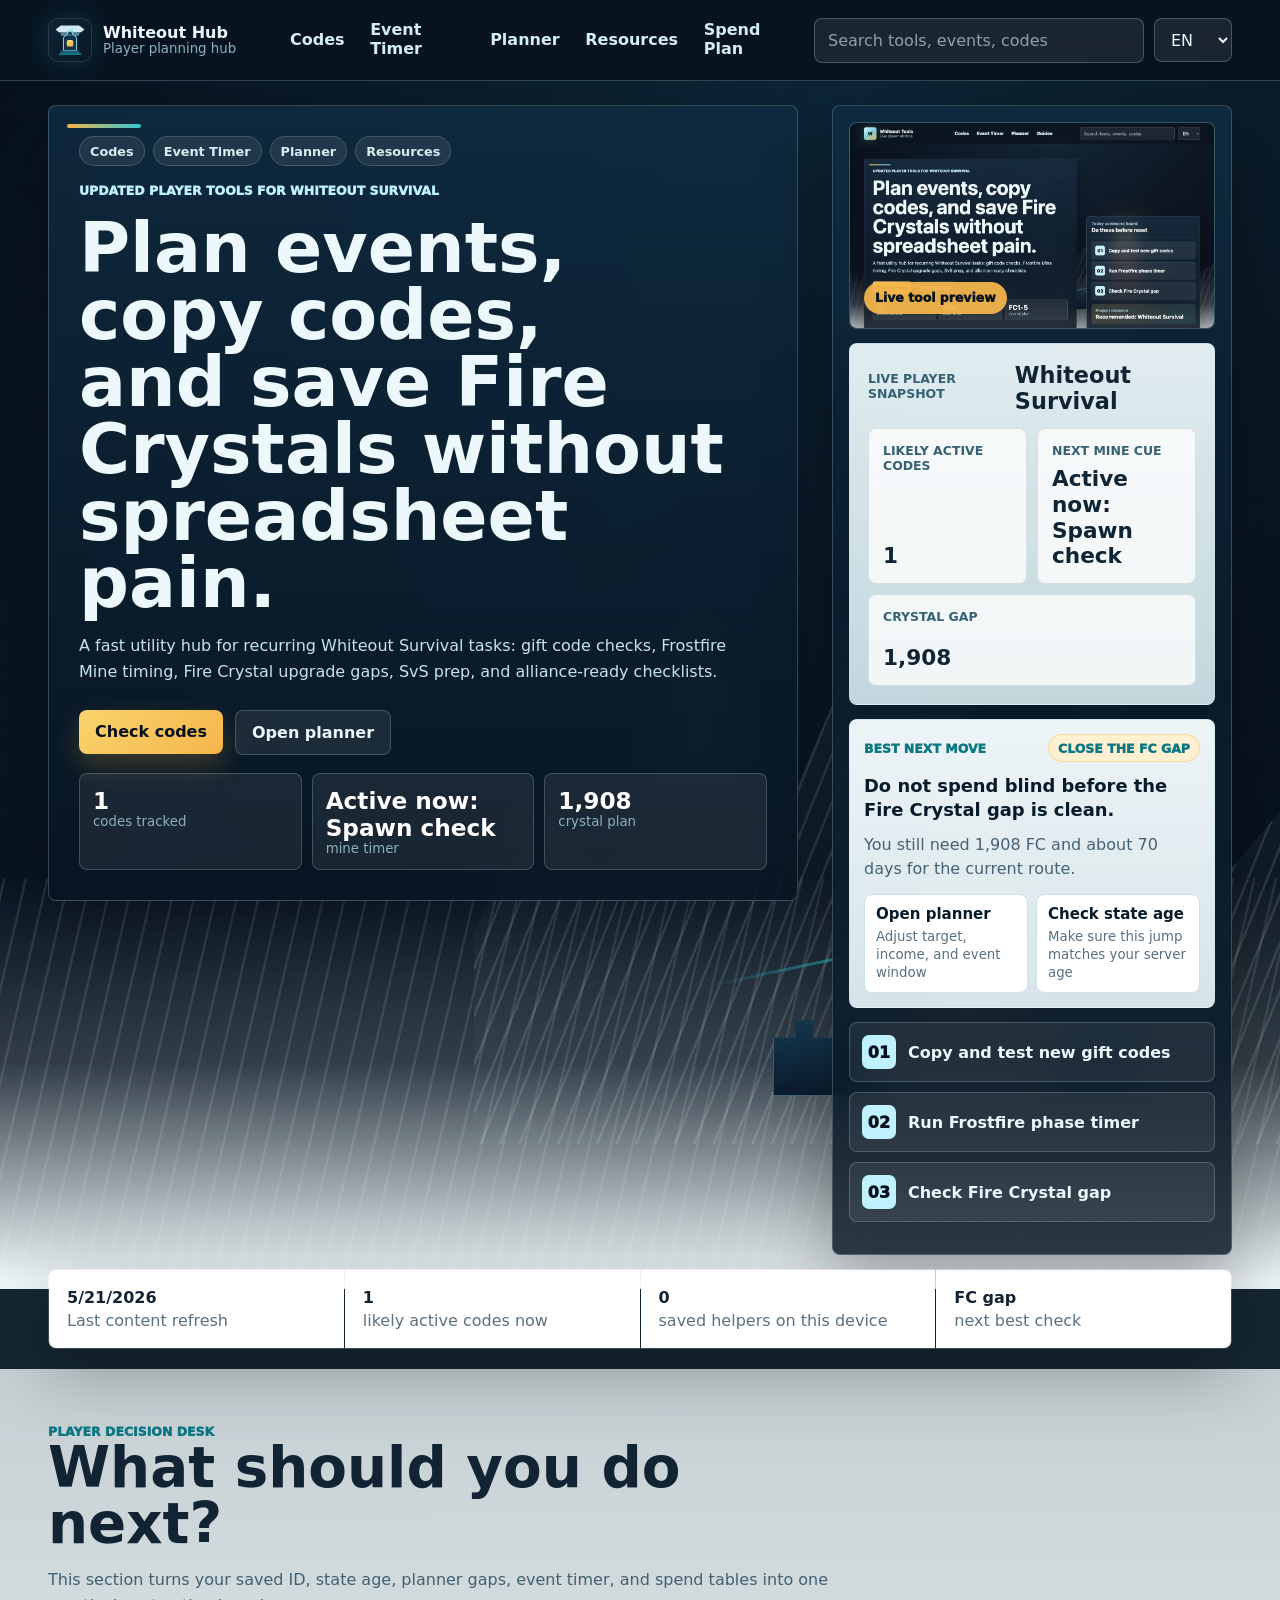
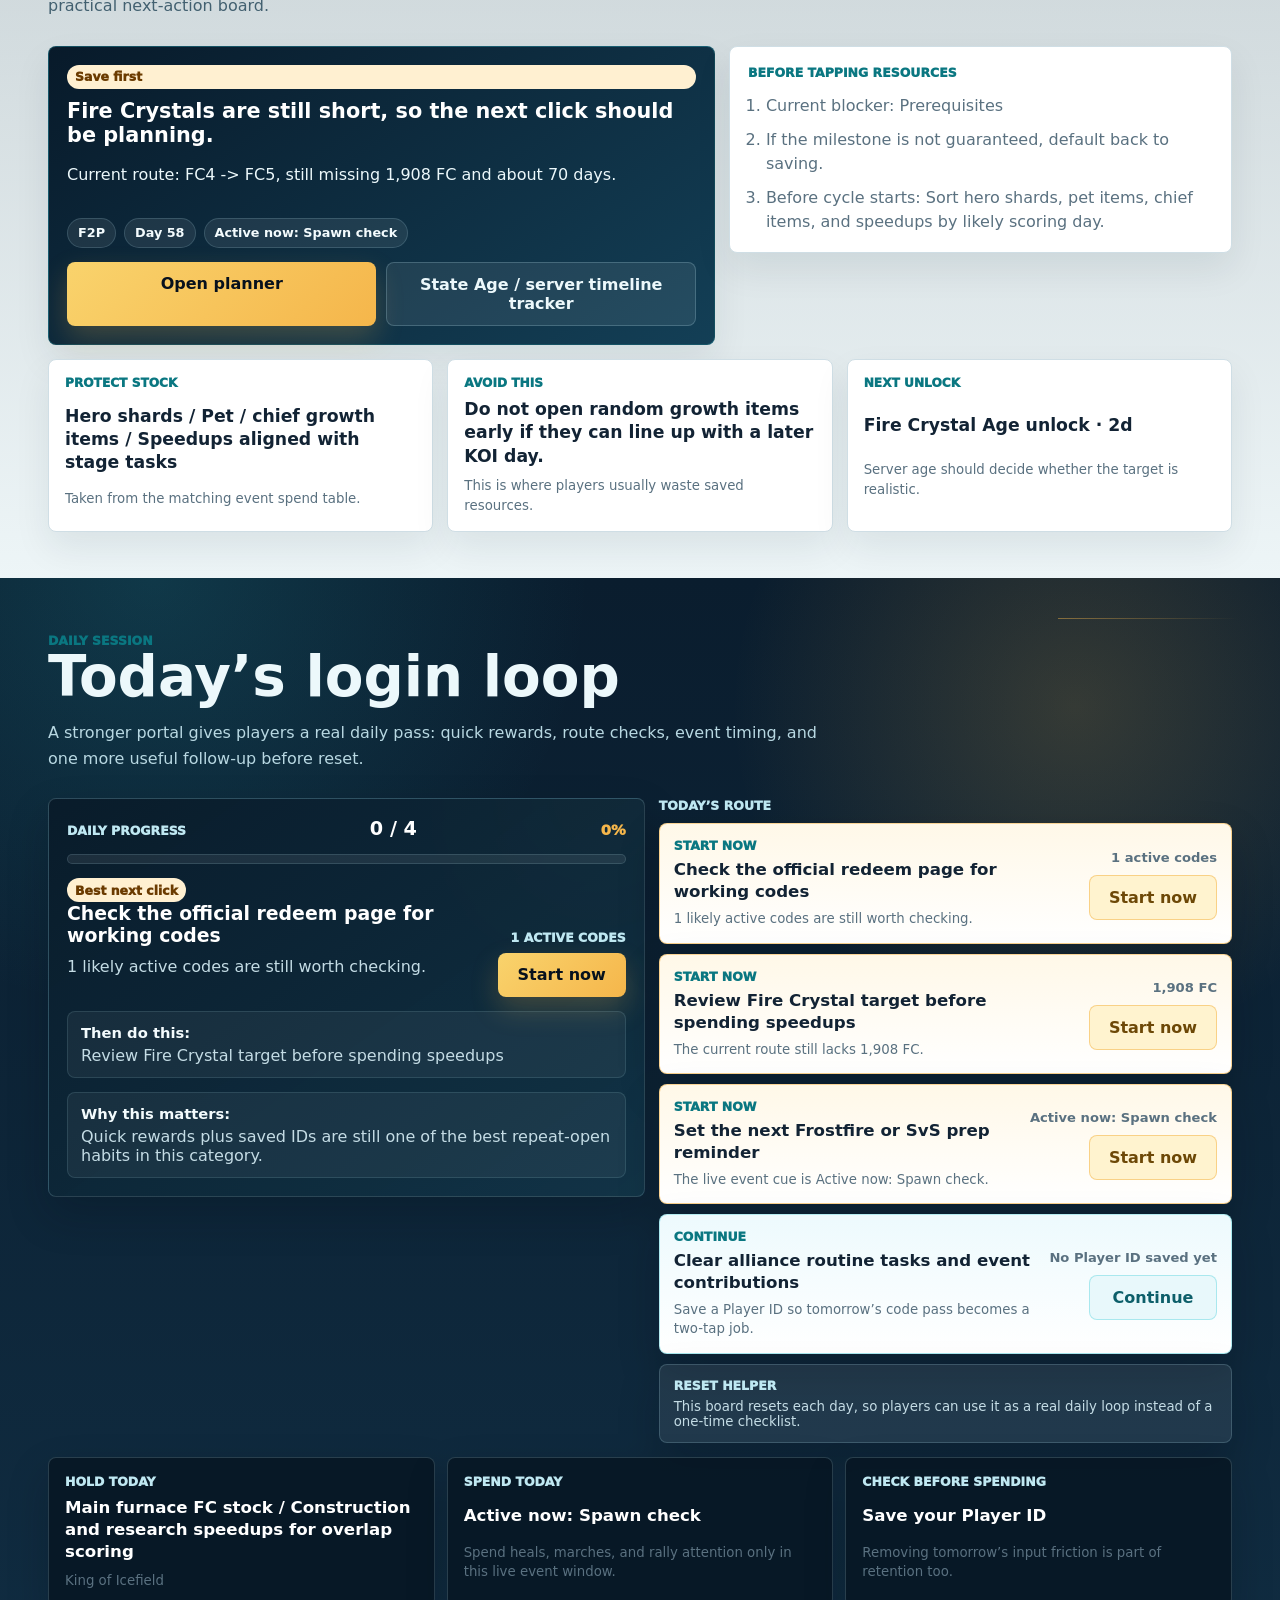
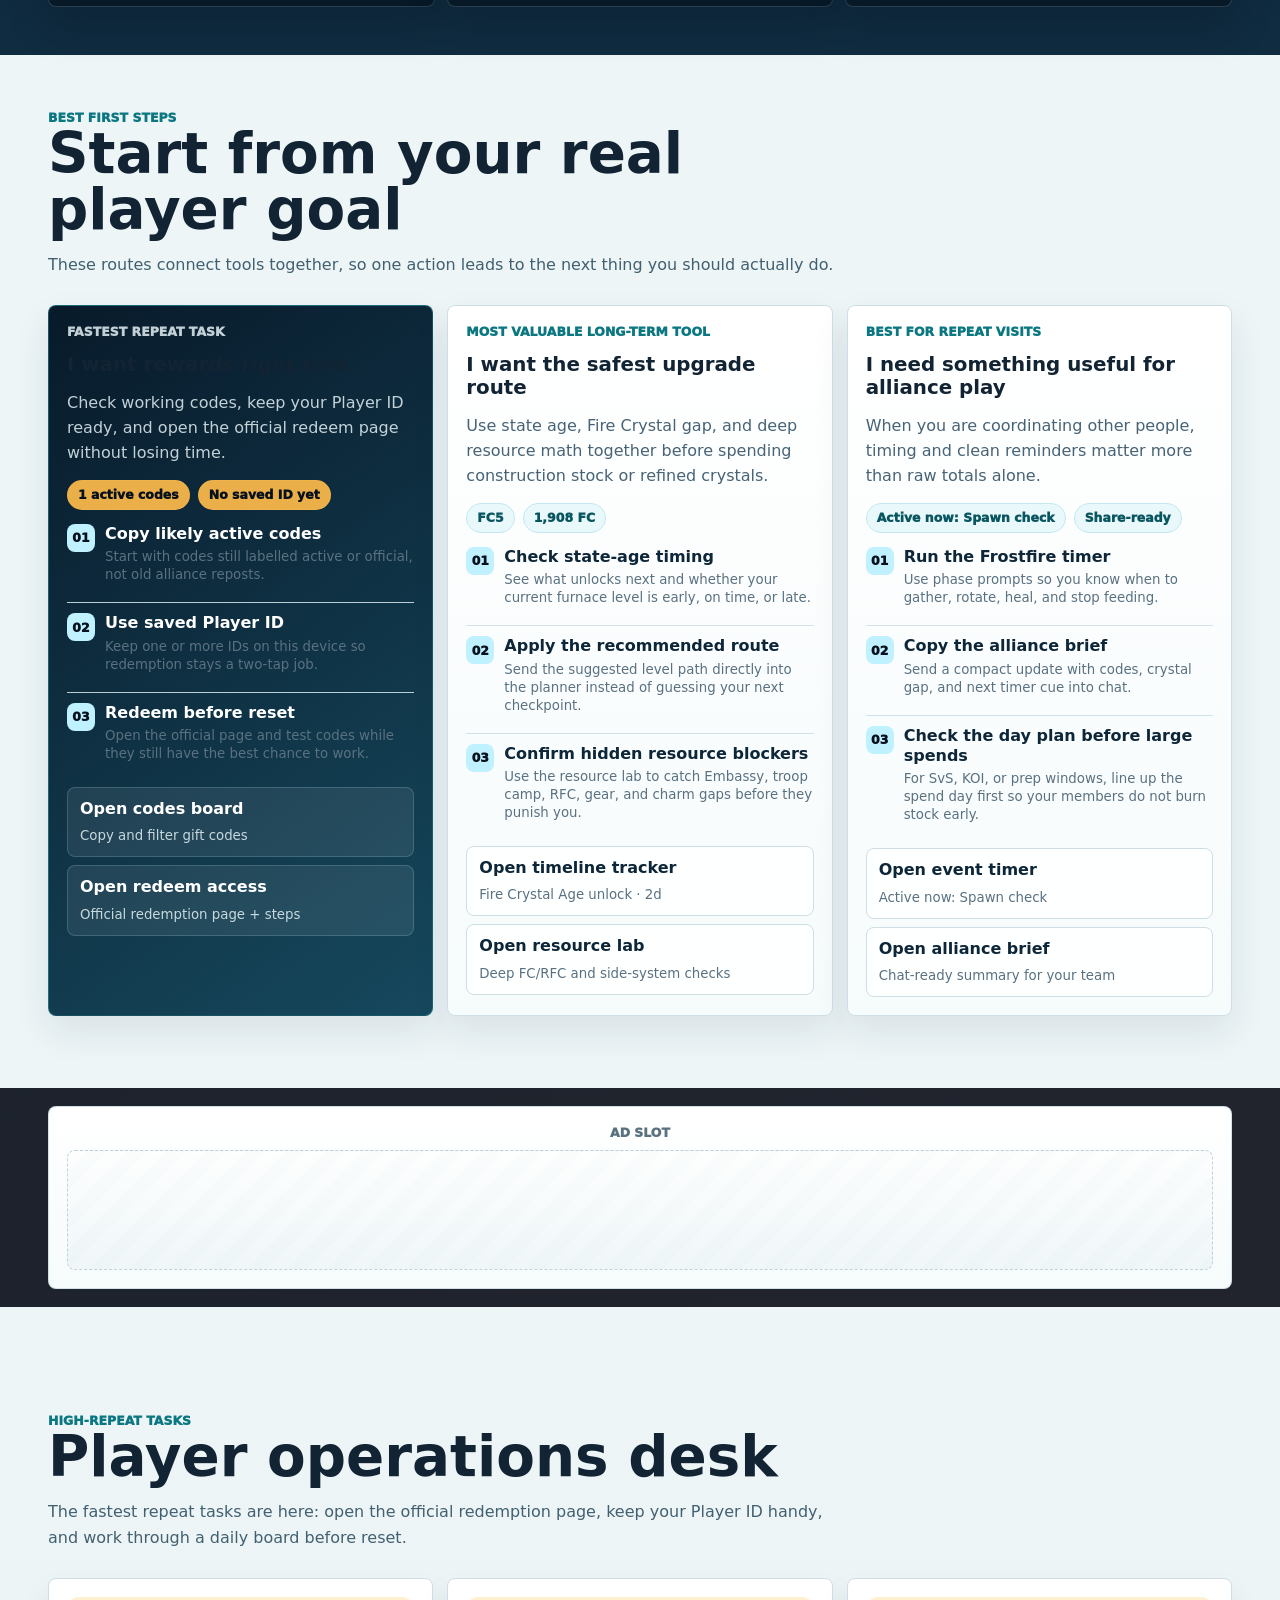
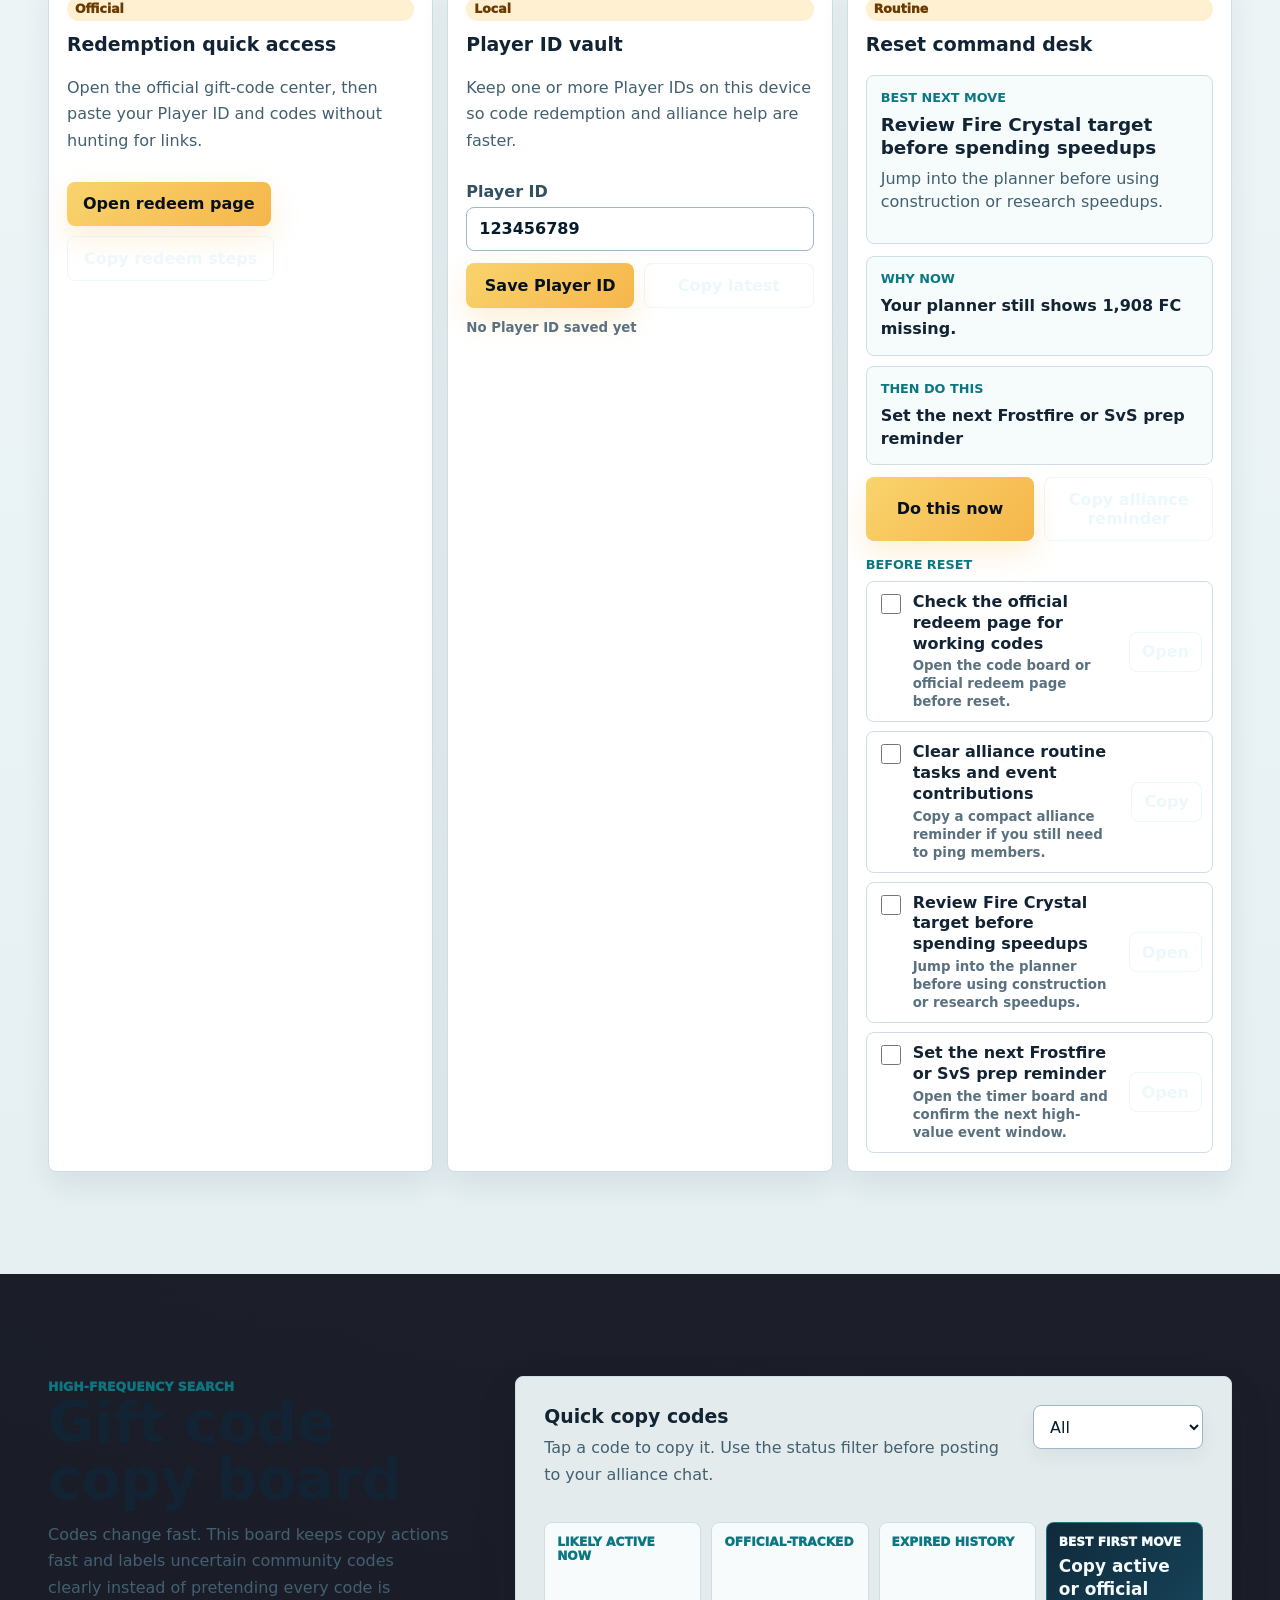
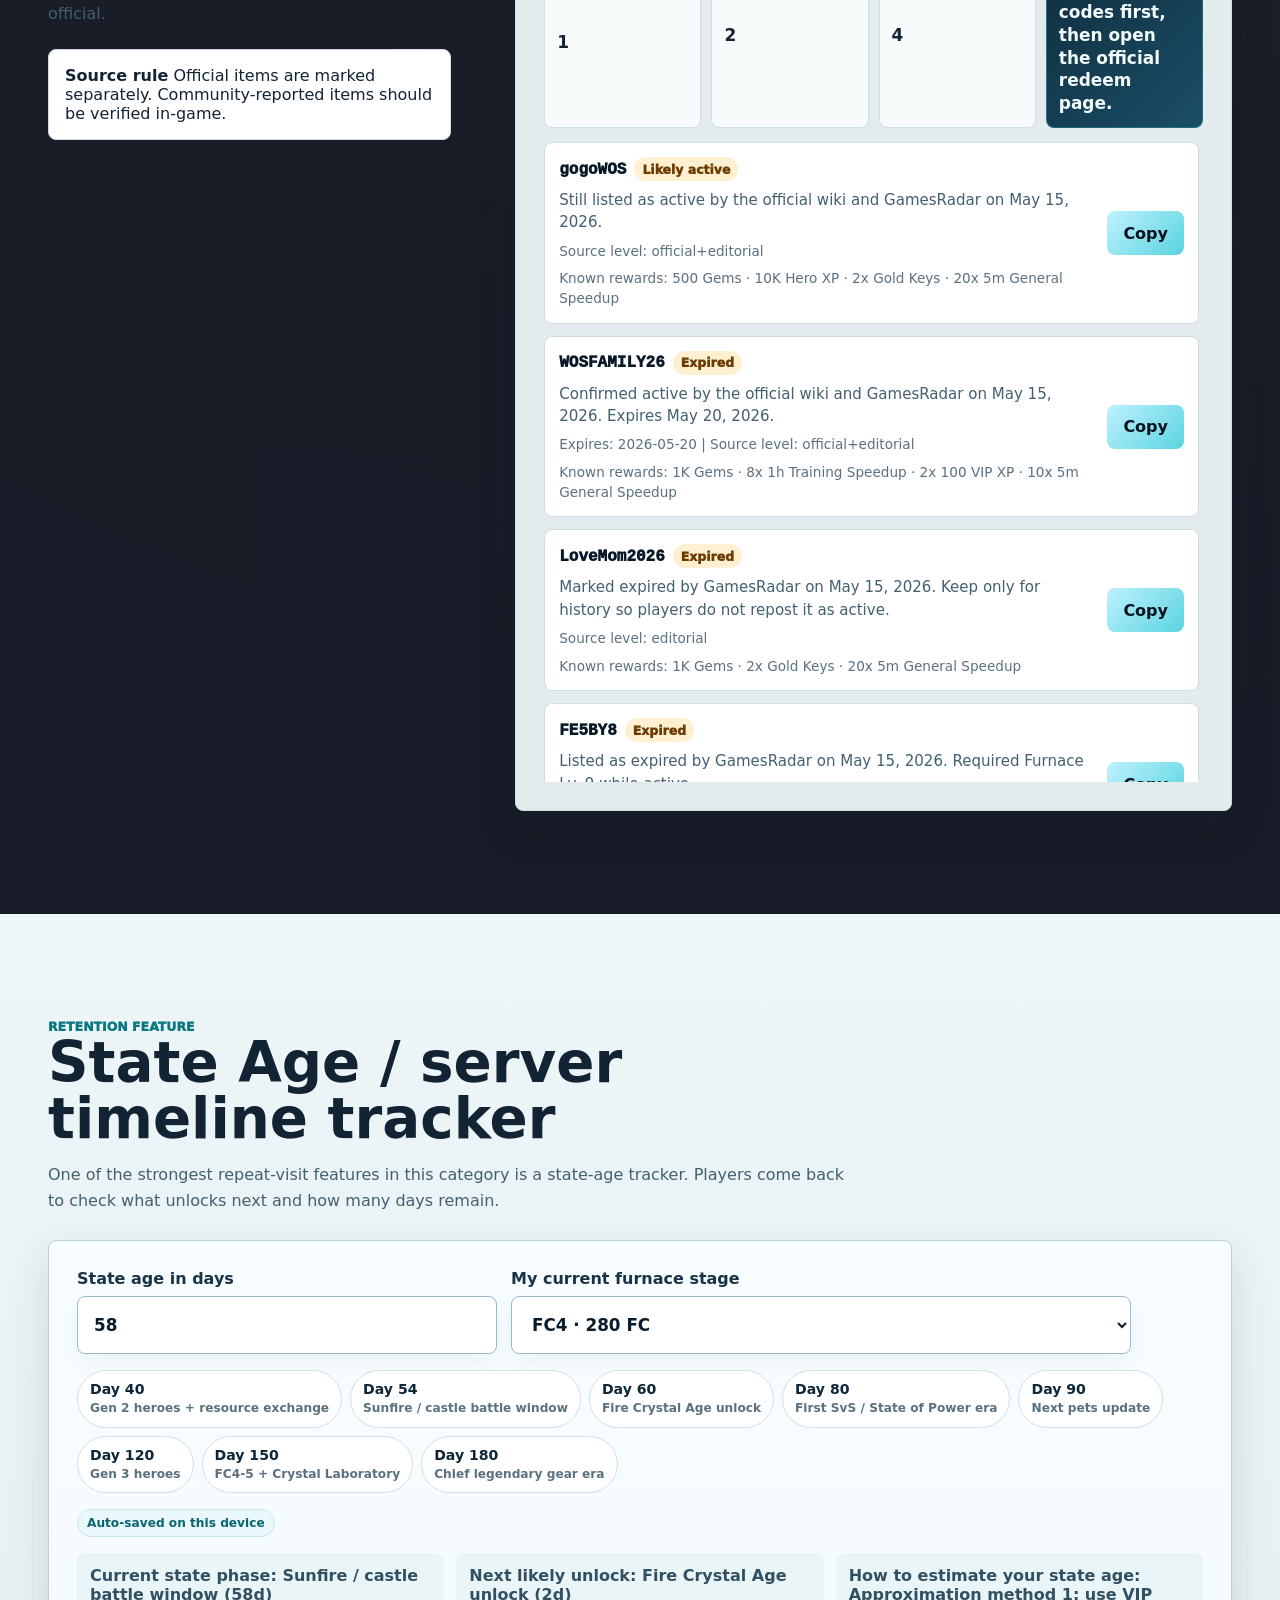
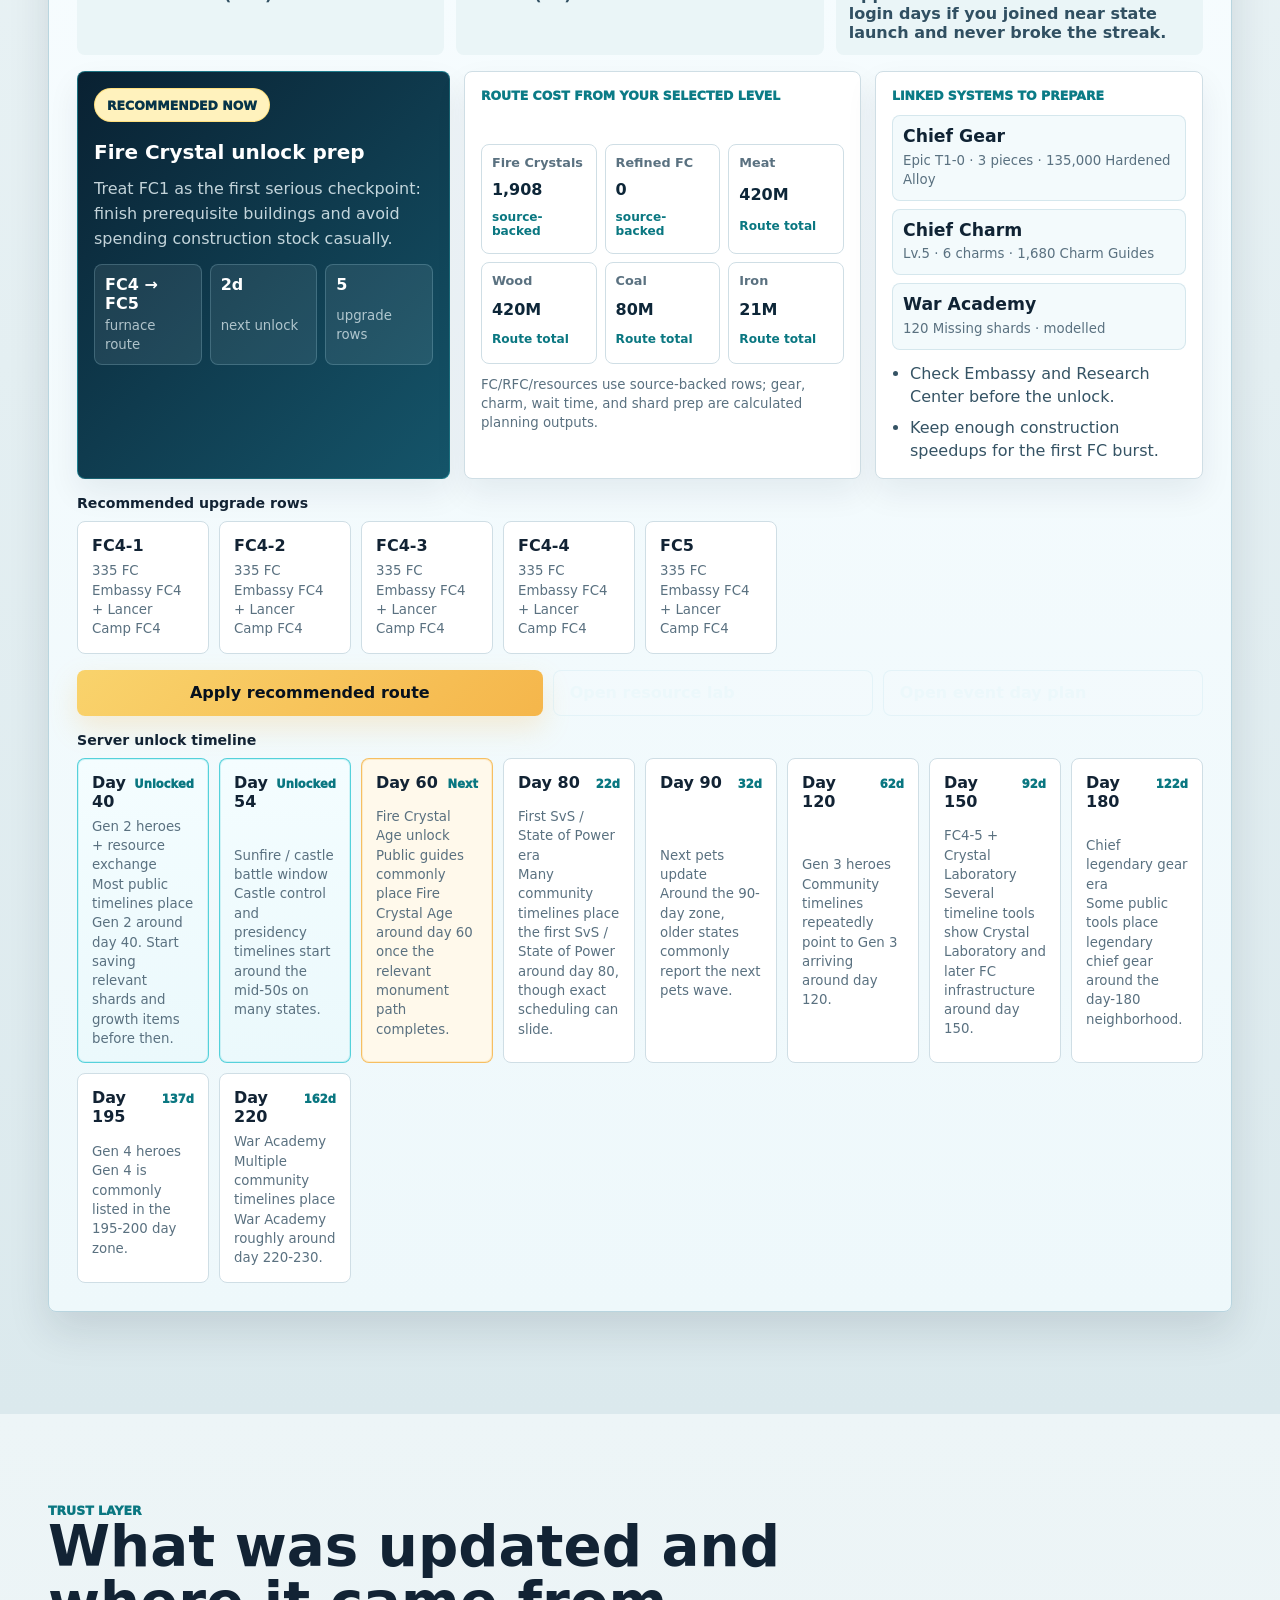
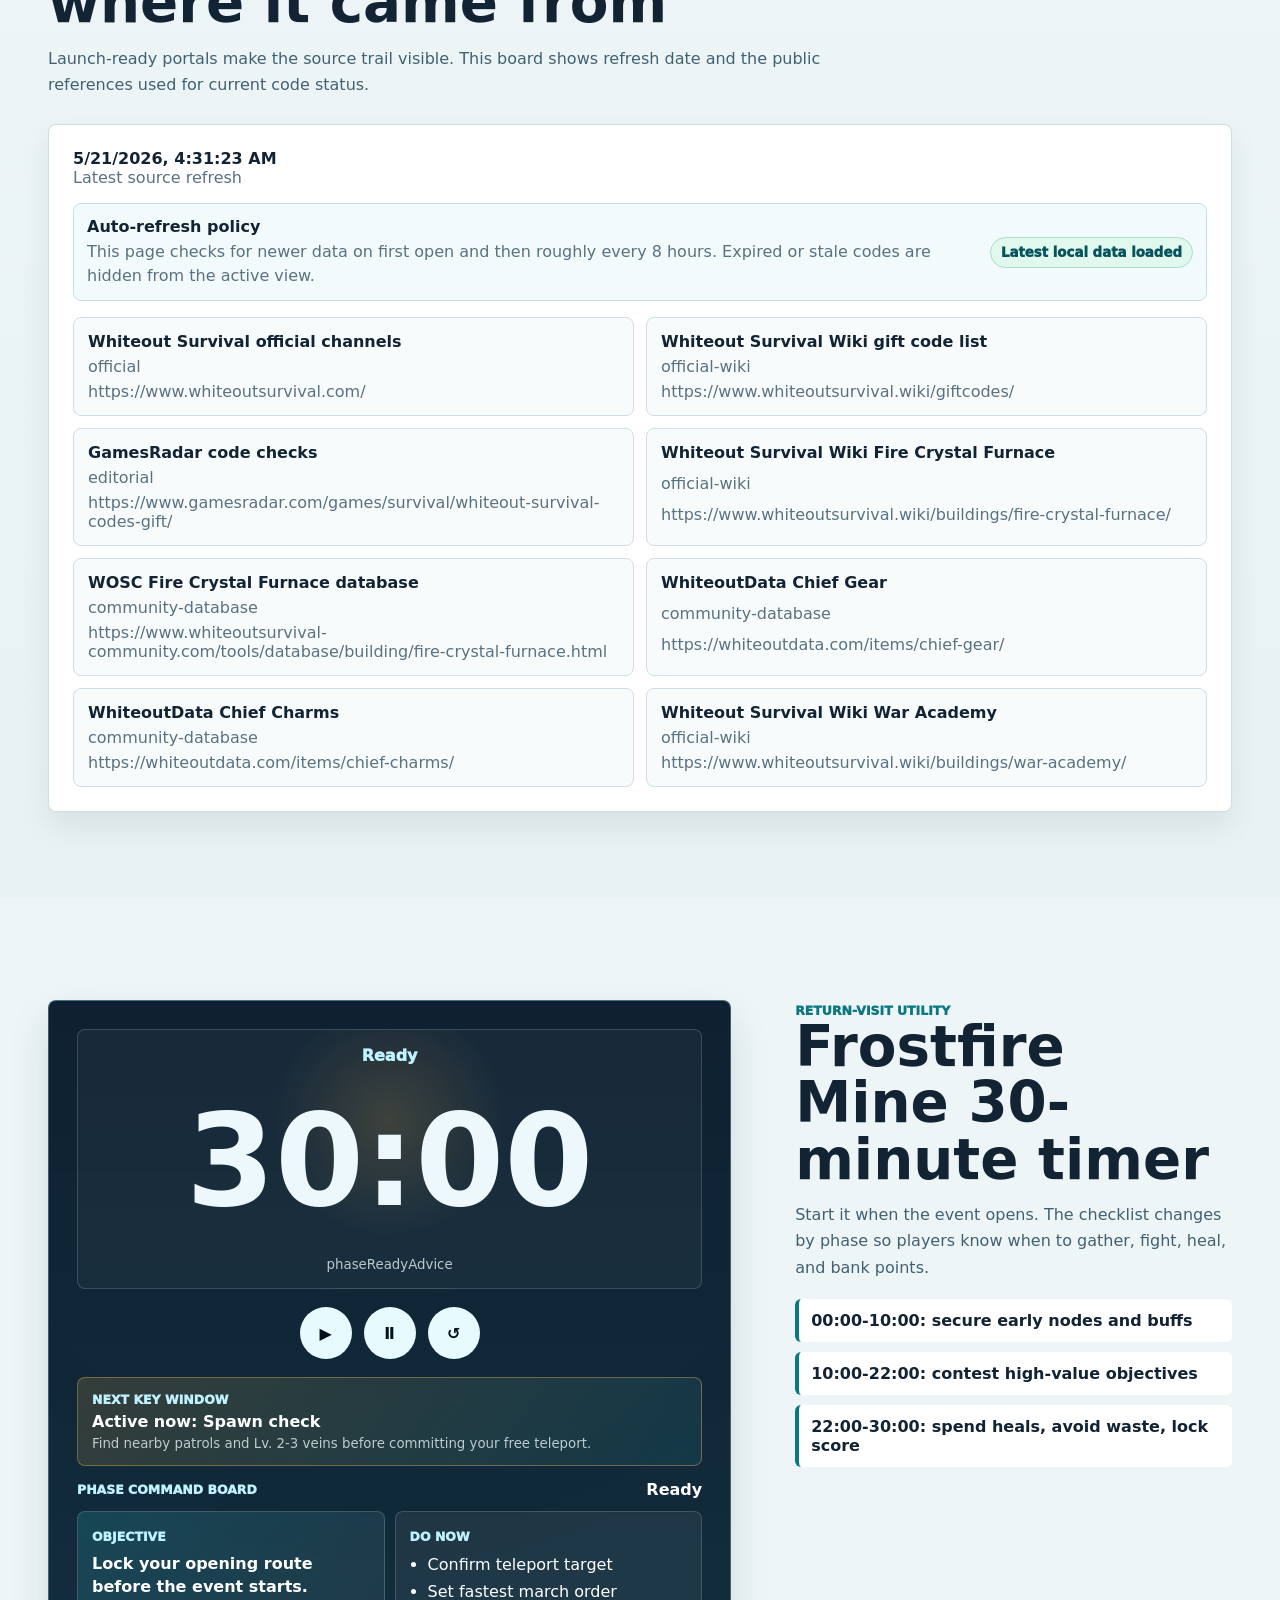
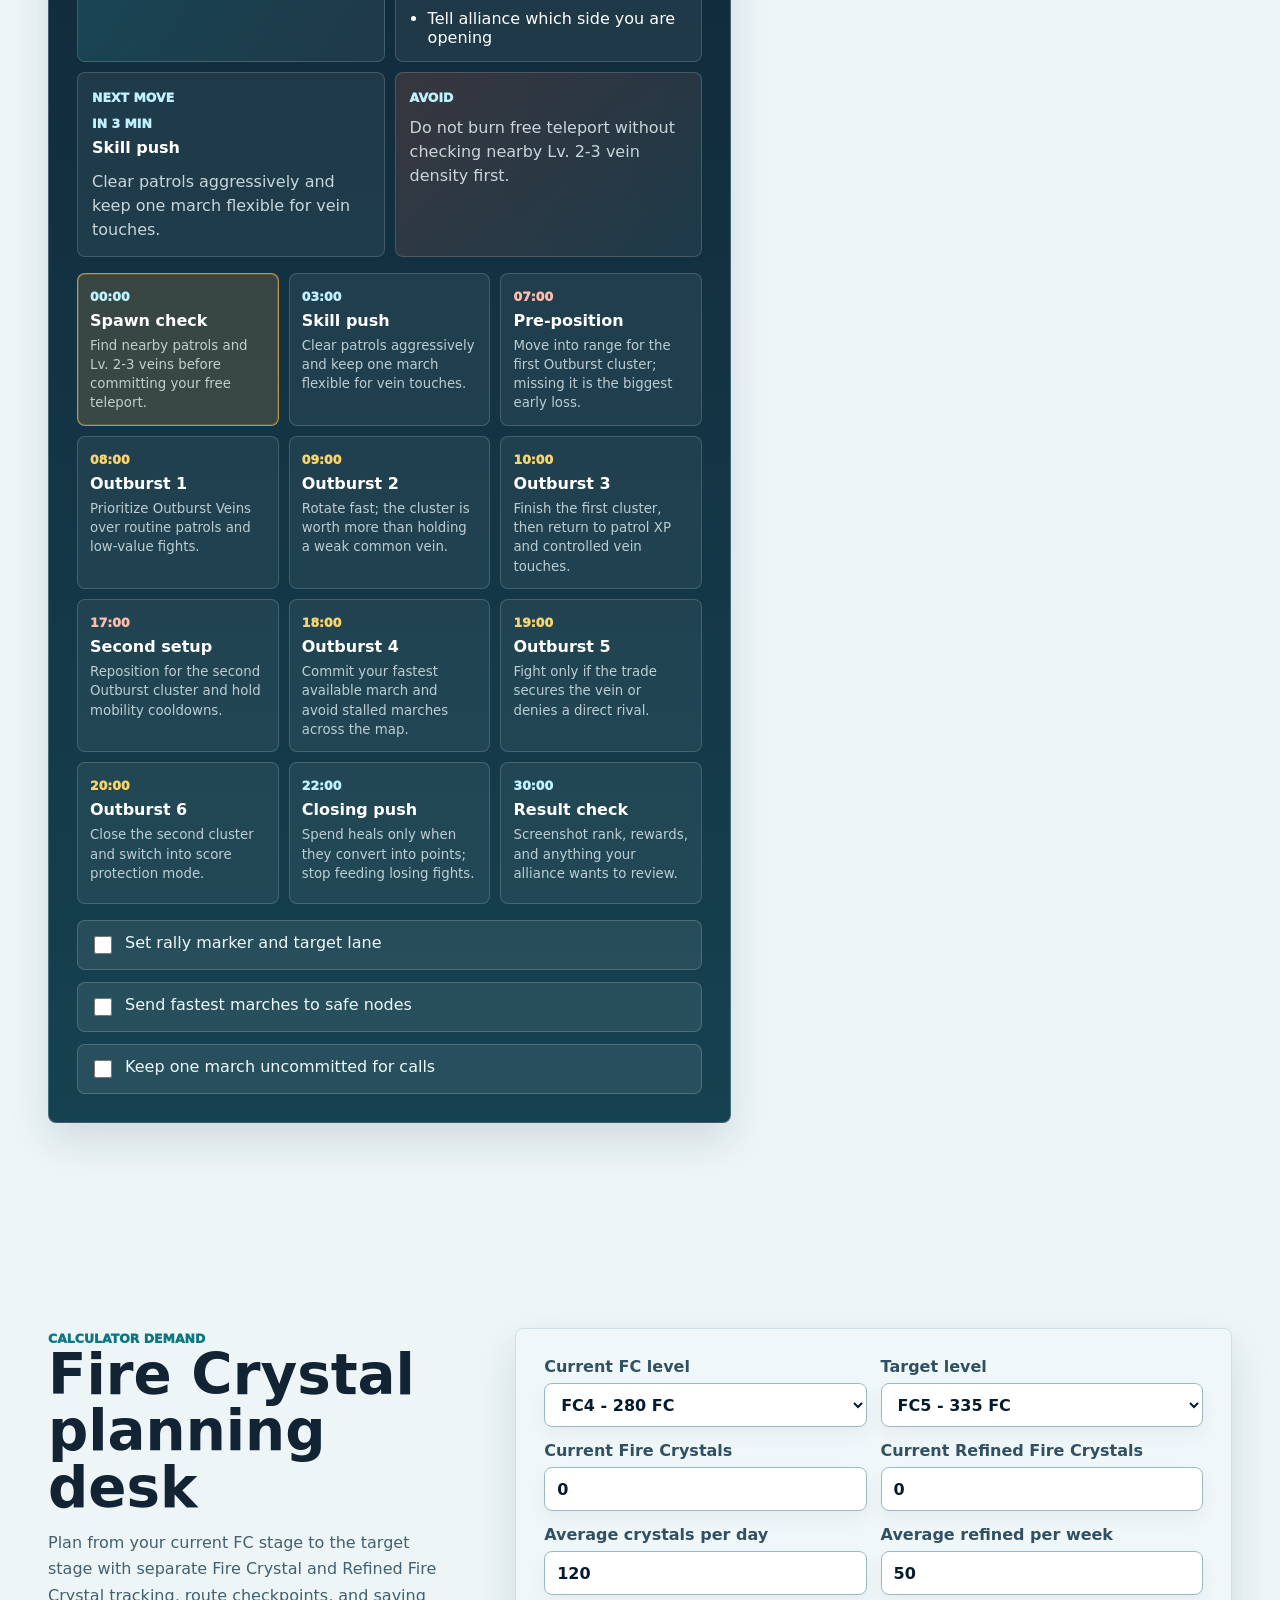
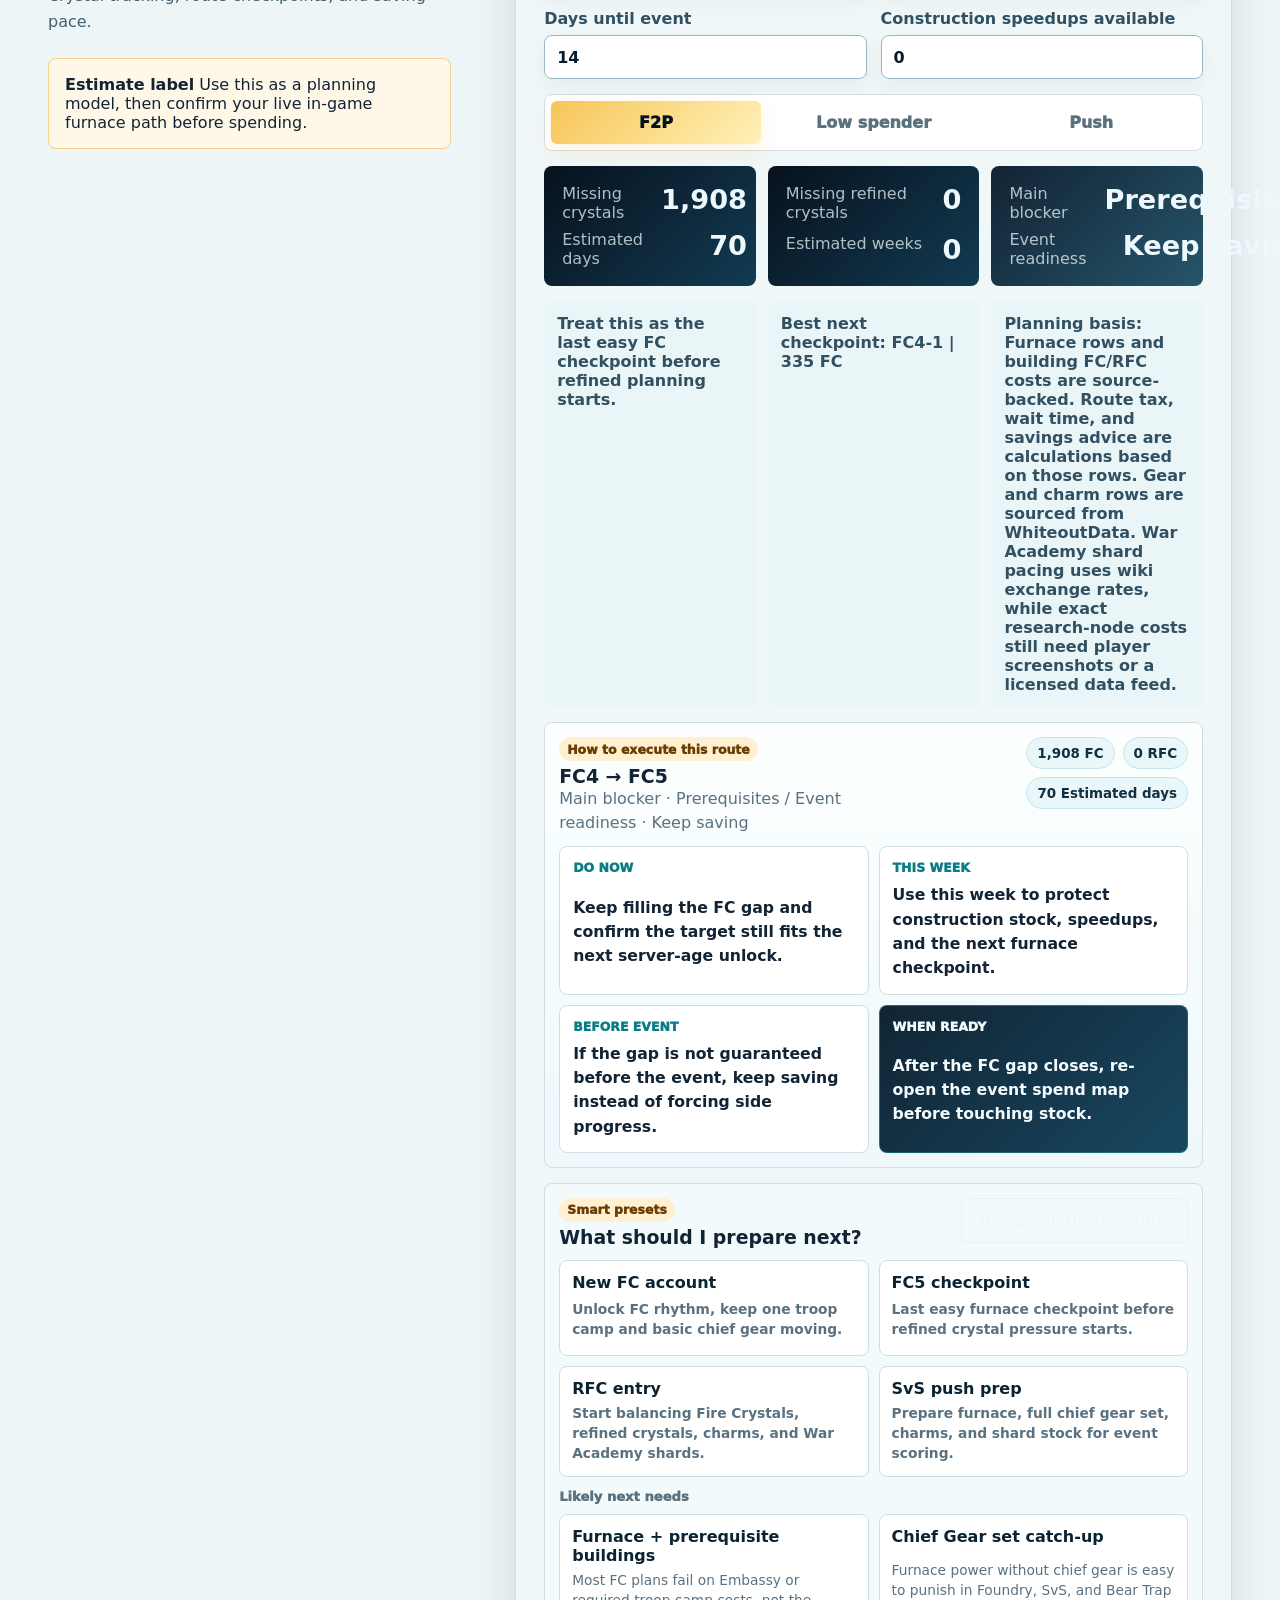
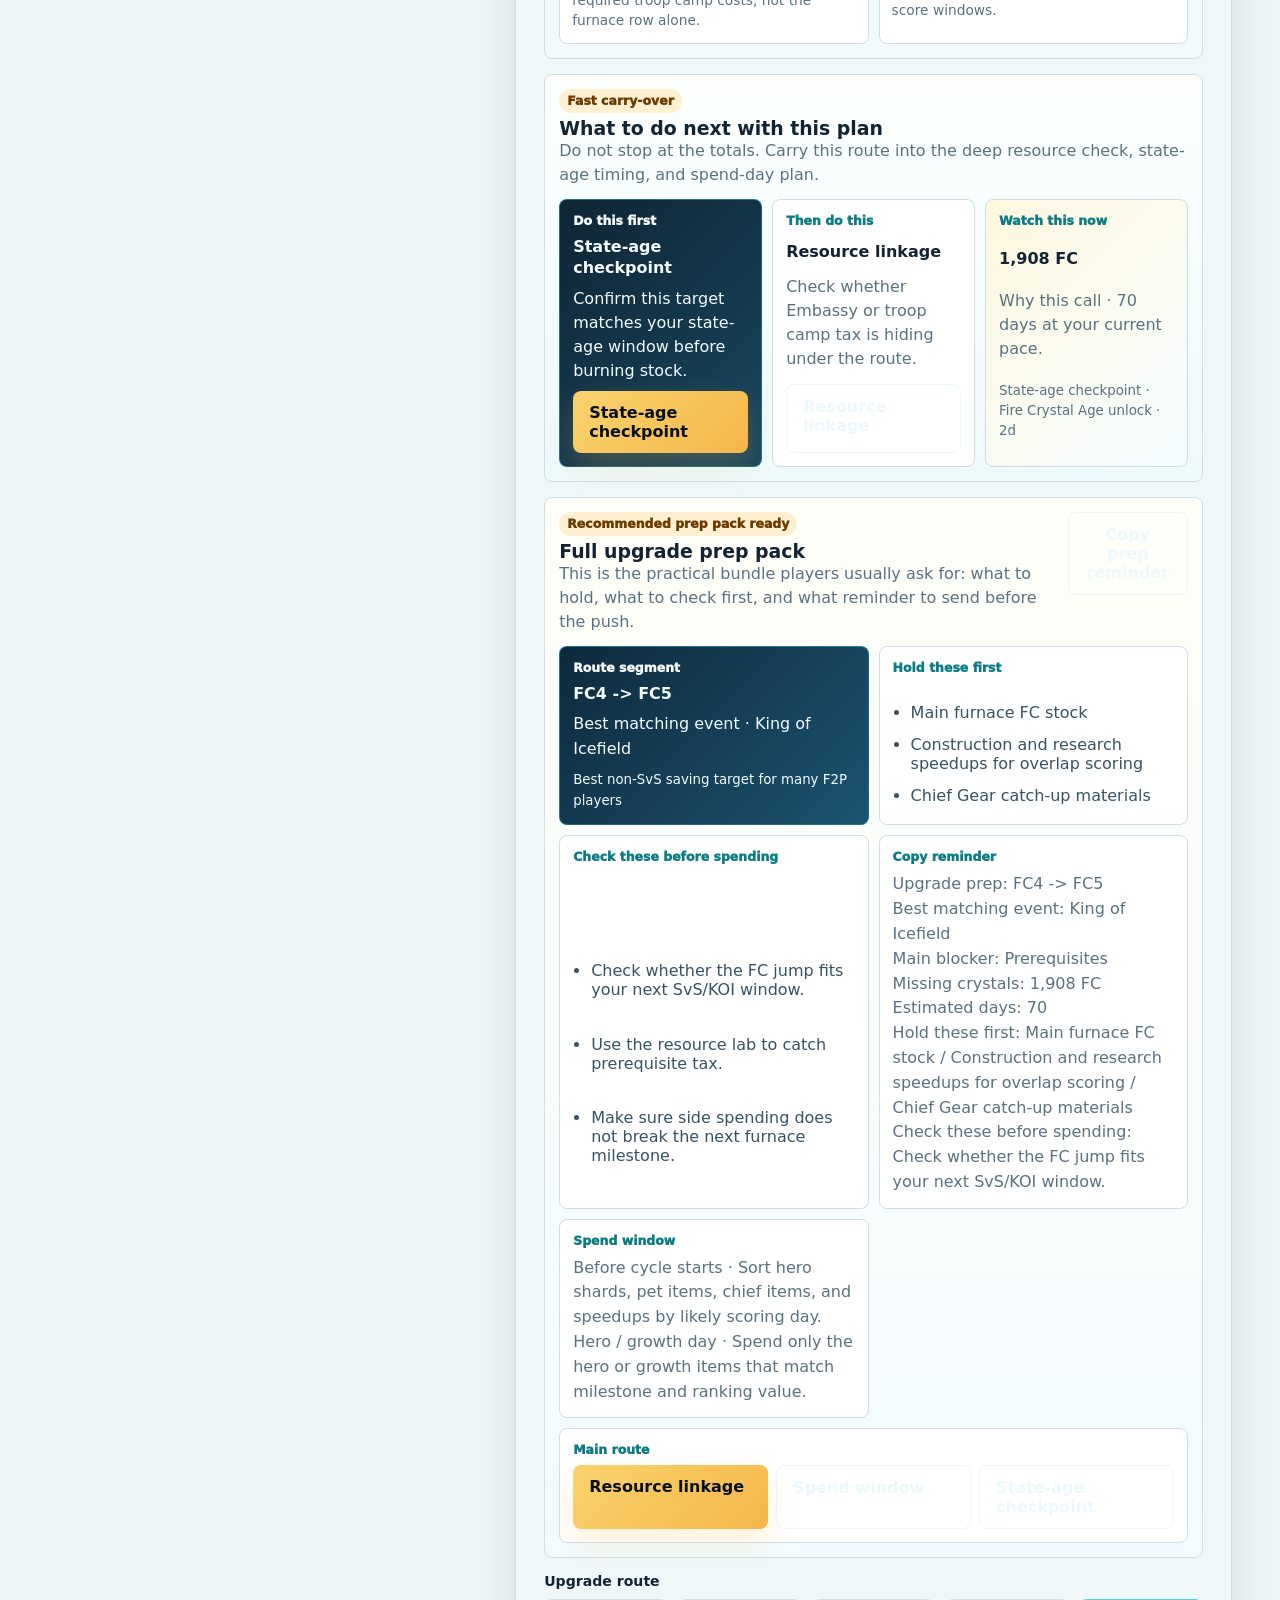
==== commit 35bbe450: "添加广告 添加广告" ====
--- a/index.html
+++ b/index.html
@@ -20,8 +20,28 @@
     <meta property="og:image" content="https://witheout20.top/assets/og-whiteout-tools.png" data-domain-content="/assets/og-whiteout-tools.png" />
     <meta name="twitter:card" content="summary_large_image" />
     <meta name="theme-color" content="#0a2236" />
+    <meta name="ezoic-site-verification" content="pending" />
     <link rel="icon" href="assets/favicon.svg" type="image/svg+xml" />
     <link rel="stylesheet" href="styles.css" />
+    <script>
+      window.__WHITEOUT_ADS__ = {
+        provider: "ezoic",
+        ezoic: {
+          enabled: true,
+          siteId: "",
+          verificationMeta: "pending"
+        },
+        adsense: {
+          enabled: true,
+          publisherId: "ca-pub-2456404542897668",
+          slots: {
+            top: "",
+            tools: "",
+            guides: ""
+          }
+        }
+      };
+    </script>
     <script type="application/ld+json">
       {
         "@context": "https://schema.org",
@@ -206,7 +226,7 @@
         <div class="mission-grid" id="missionGrid"></div>
       </section>
 
-      <section class="ad-band ad-band-compact" aria-label="Advertisement" data-ad-slot-key="top"></section>
+      <section class="ad-band ad-band-compact" aria-label="Advertisement" data-ad-slot-key="top" data-ezoic-name="top_of_page"></section>
 
 
       <section id="ops" class="ops-section">
@@ -611,7 +631,7 @@
         </div>
       </section>
 
-      <section class="ad-band ad-band-tool" aria-label="Advertisement" data-ad-slot-key="tools"></section>
+      <section class="ad-band ad-band-tool" aria-label="Advertisement" data-ad-slot-key="tools" data-ezoic-name="mid_content"></section>
 
       <section class="guides-section planner-support-section">
         <div class="section-heading">
@@ -661,7 +681,7 @@
         </div>
       </section>
 
-      <section class="ad-band" aria-label="Advertisement" data-ad-slot-key="guides"></section>
+      <section class="ad-band" aria-label="Advertisement" data-ad-slot-key="guides" data-ezoic-name="bottom_of_page"></section>
 
       <section id="region" class="region-section">
         <div>
--- a/styles.css
+++ b/styles.css
@@ -2195,6 +2195,36 @@
   min-height: 90px;
 }
 
+.ad-band-ezoic {
+  border-style: solid;
+  border-color: rgba(168, 196, 207, 0.5);
+  background: linear-gradient(180deg, #ffffff 0%, #f6fbfc 100%);
+}
+
+.ezoic-slot-shell {
+  display: grid;
+  gap: 10px;
+  justify-items: center;
+}
+
+.ezoic-slot {
+  width: 100%;
+  min-height: 250px;
+  border: 1px dashed rgba(168, 196, 207, 0.72);
+  border-radius: 8px;
+  background:
+    linear-gradient(180deg, rgba(255, 255, 255, 0.7), rgba(238, 246, 248, 0.7)),
+    repeating-linear-gradient(135deg, rgba(13, 38, 56, 0.02) 0 14px, rgba(13, 38, 56, 0.05) 14px 28px);
+}
+
+.ad-band-compact .ezoic-slot {
+  min-height: 120px;
+}
+
+.ad-band-tool .ezoic-slot {
+  min-height: 180px;
+}
+
 .ad-placeholder {
   display: grid;
   gap: 4px;
@@ -2850,6 +2880,10 @@
     border-radius: 16px;
   }
 
+  .ezoic-slot {
+    border-radius: 16px;
+  }
+
   .tool-card {
     padding: 14px;
   }
@@ -3007,6 +3041,10 @@
     margin-right: 12px;
     margin-left: 12px;
     padding: 18px;
+  }
+
+  .ezoic-slot {
+    border-radius: 14px;
   }
 
   .region-controls {
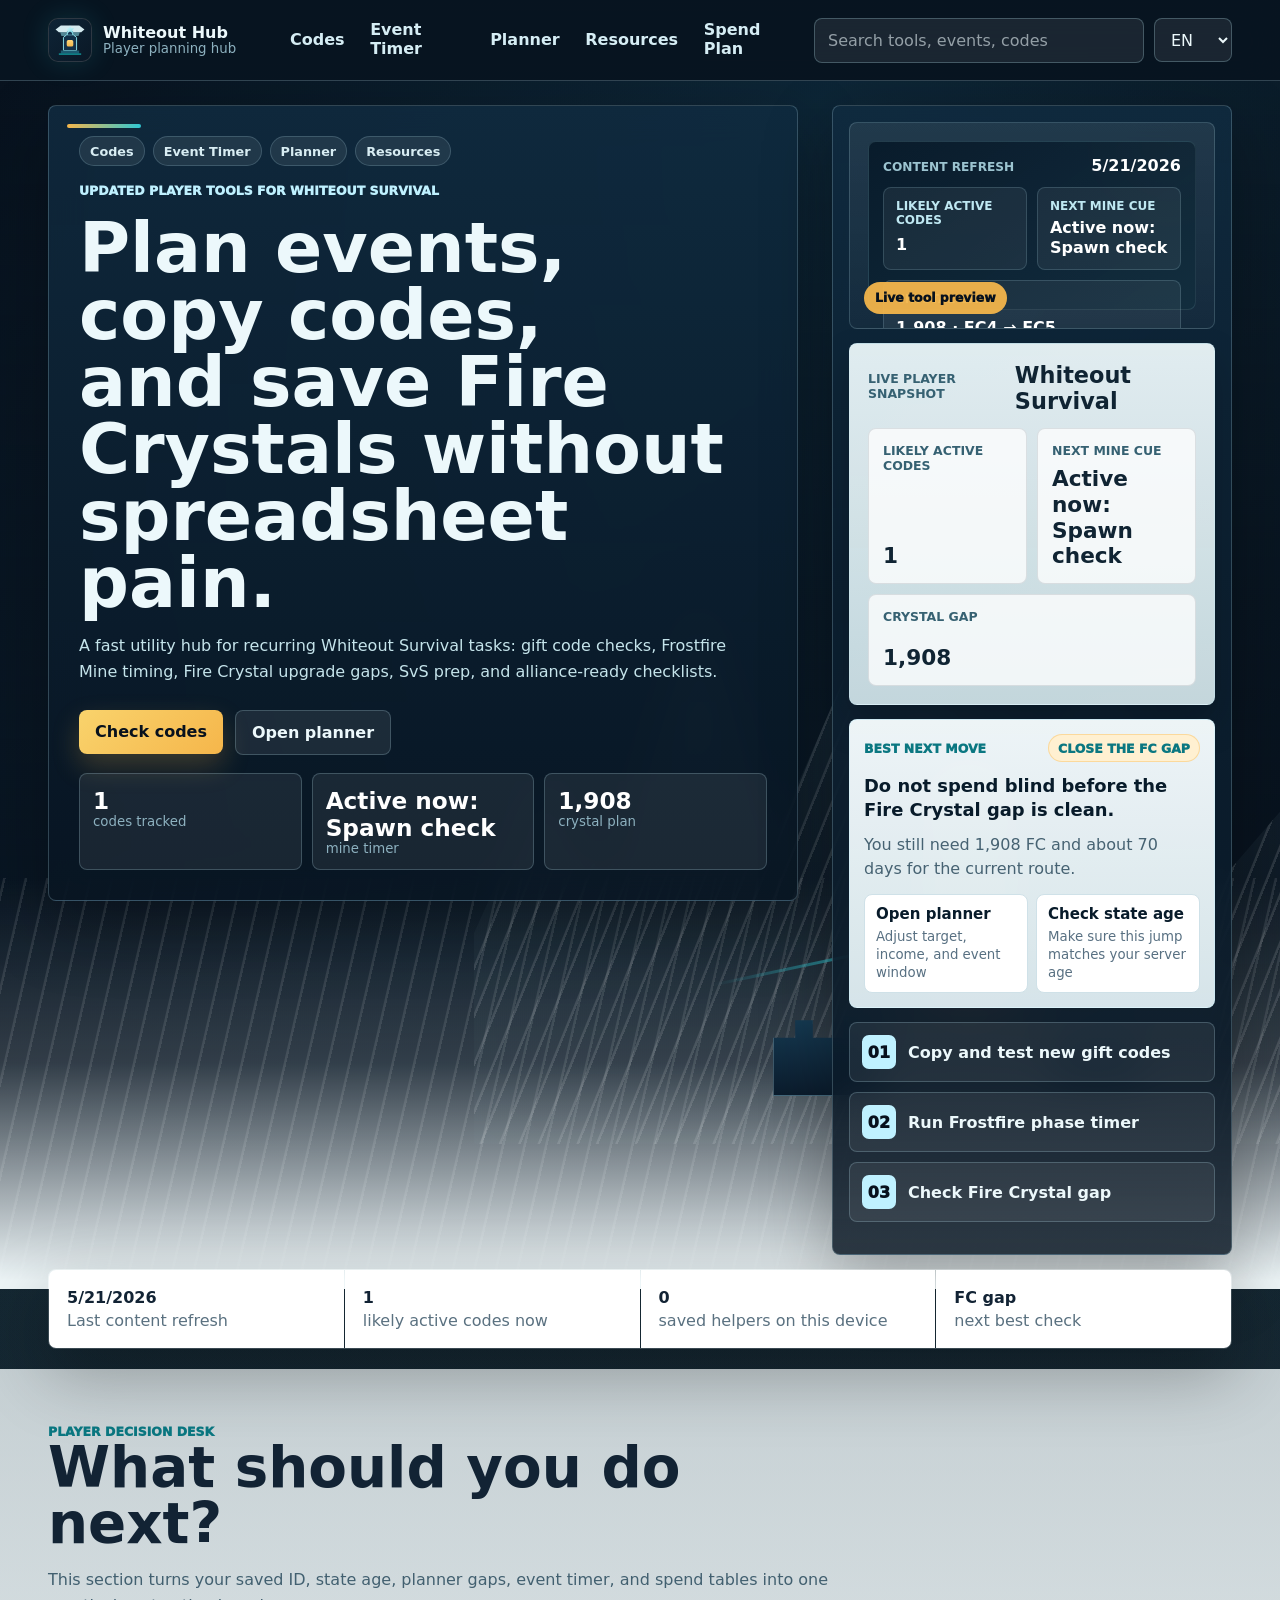
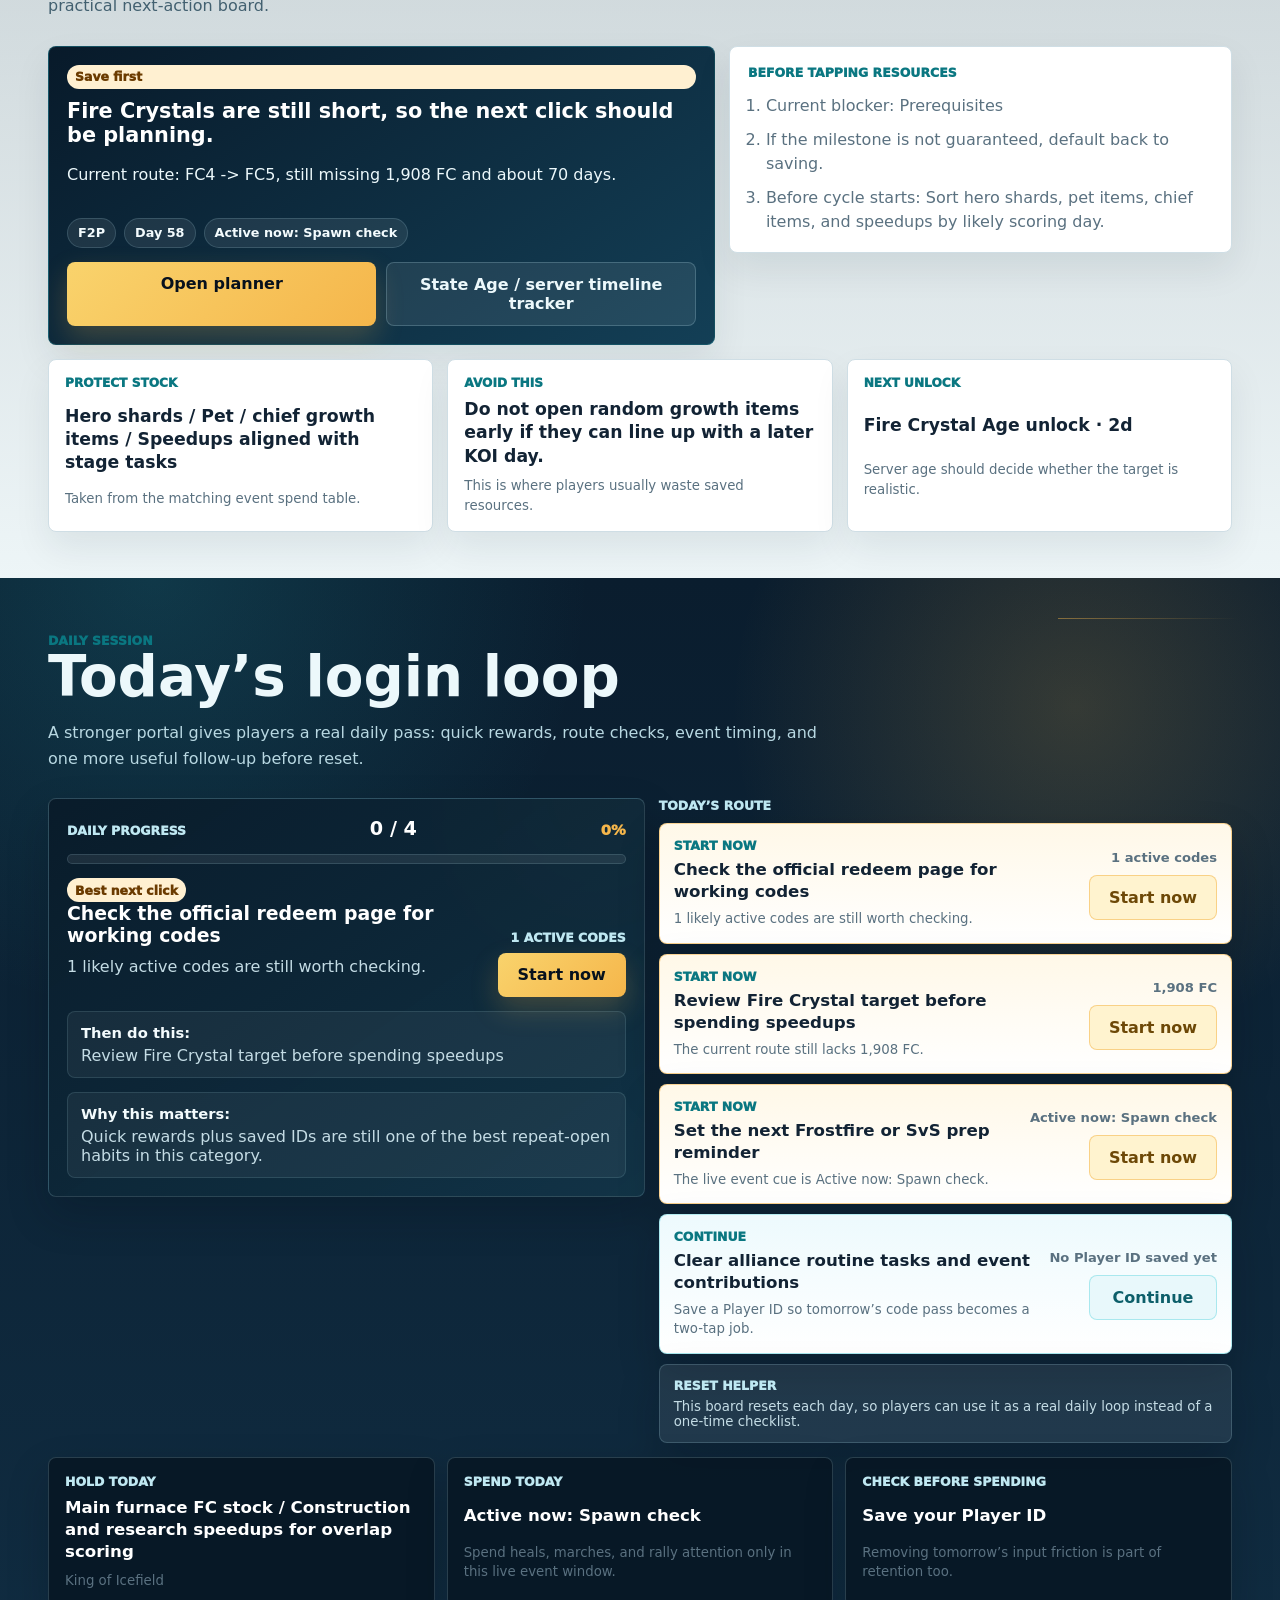
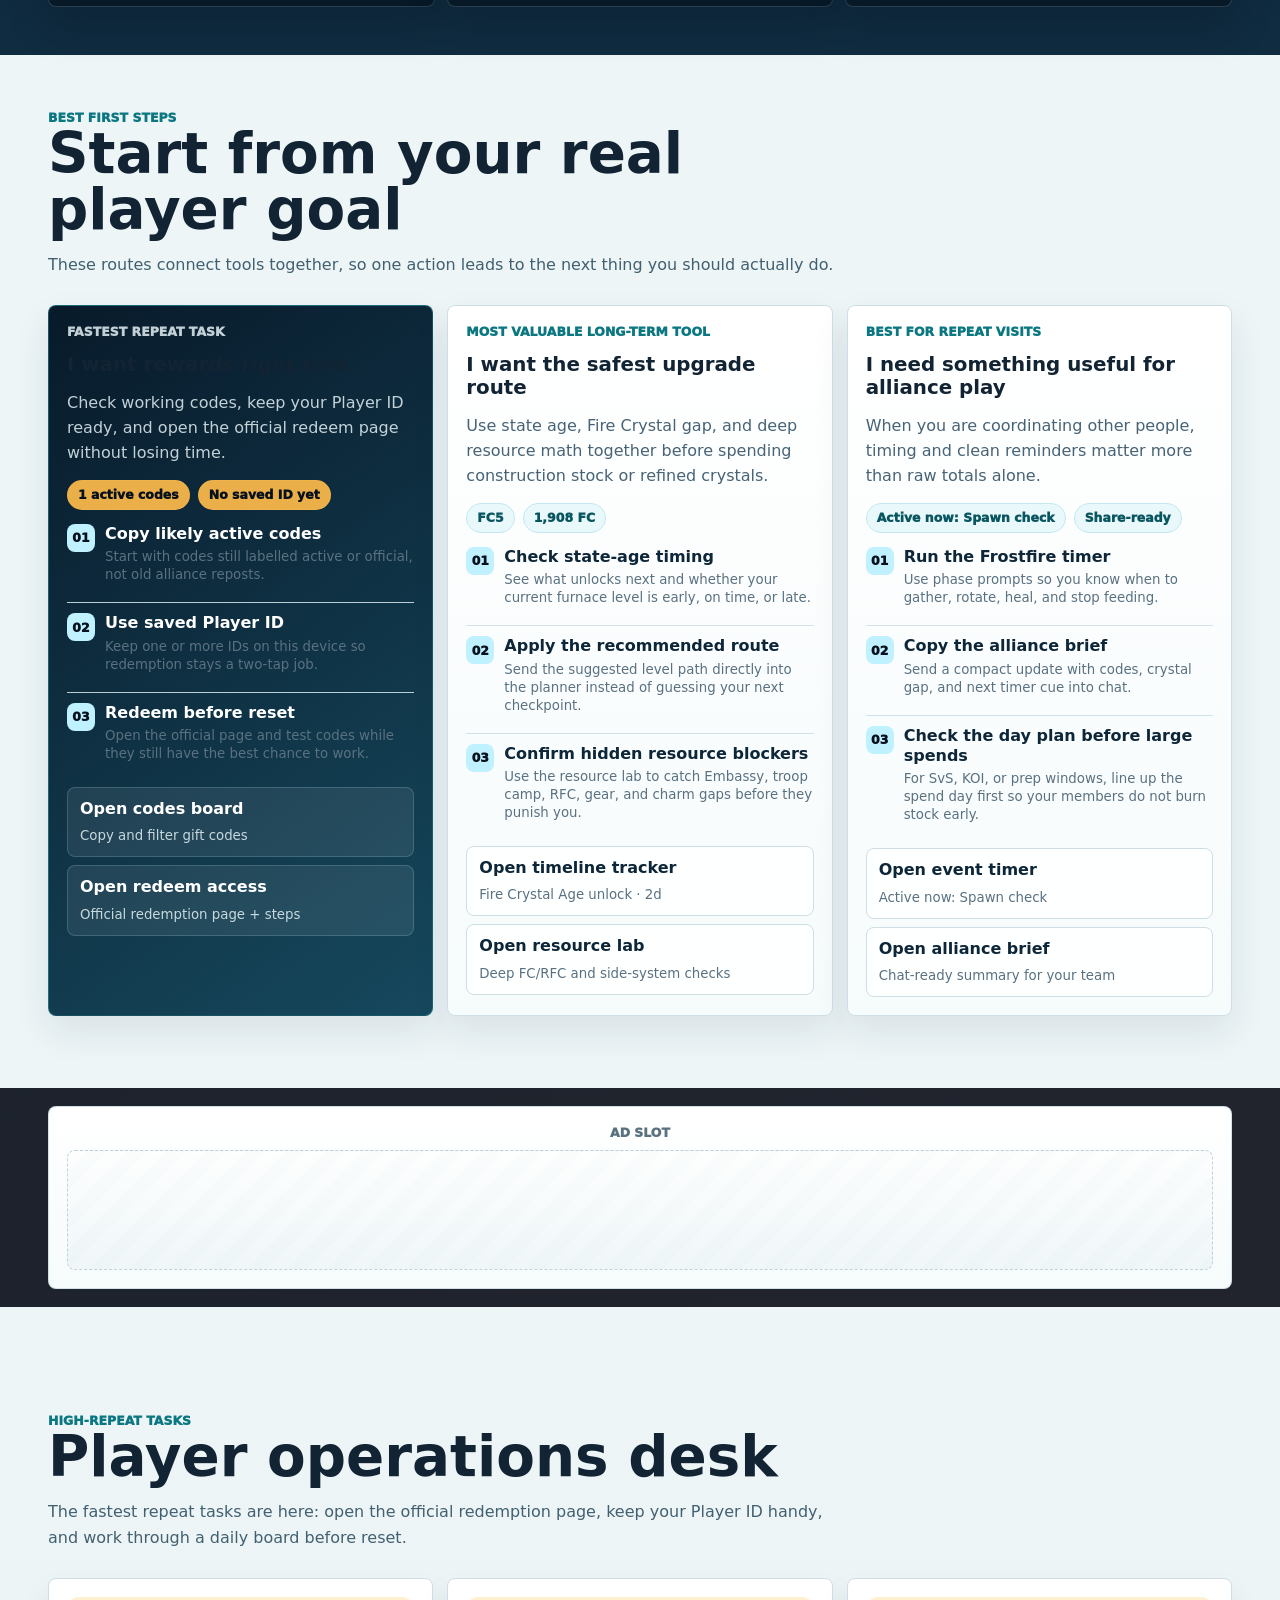
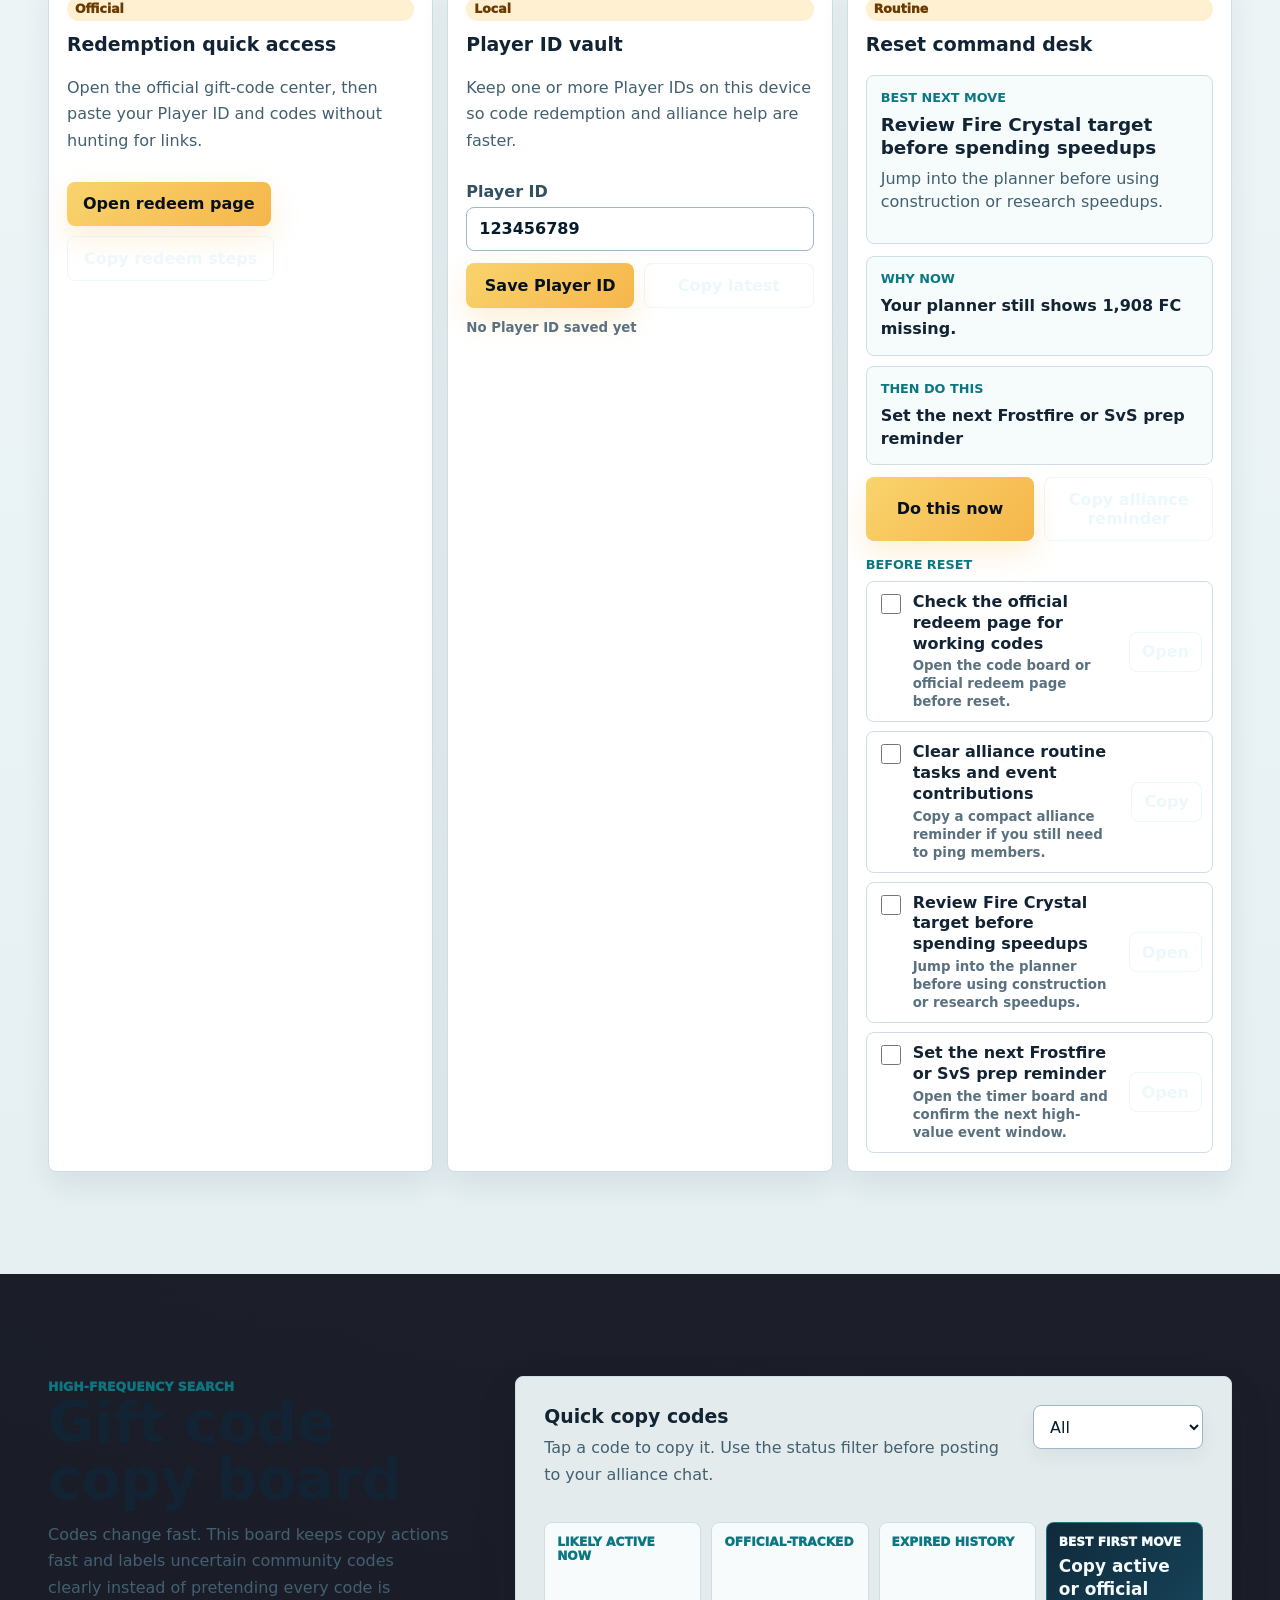
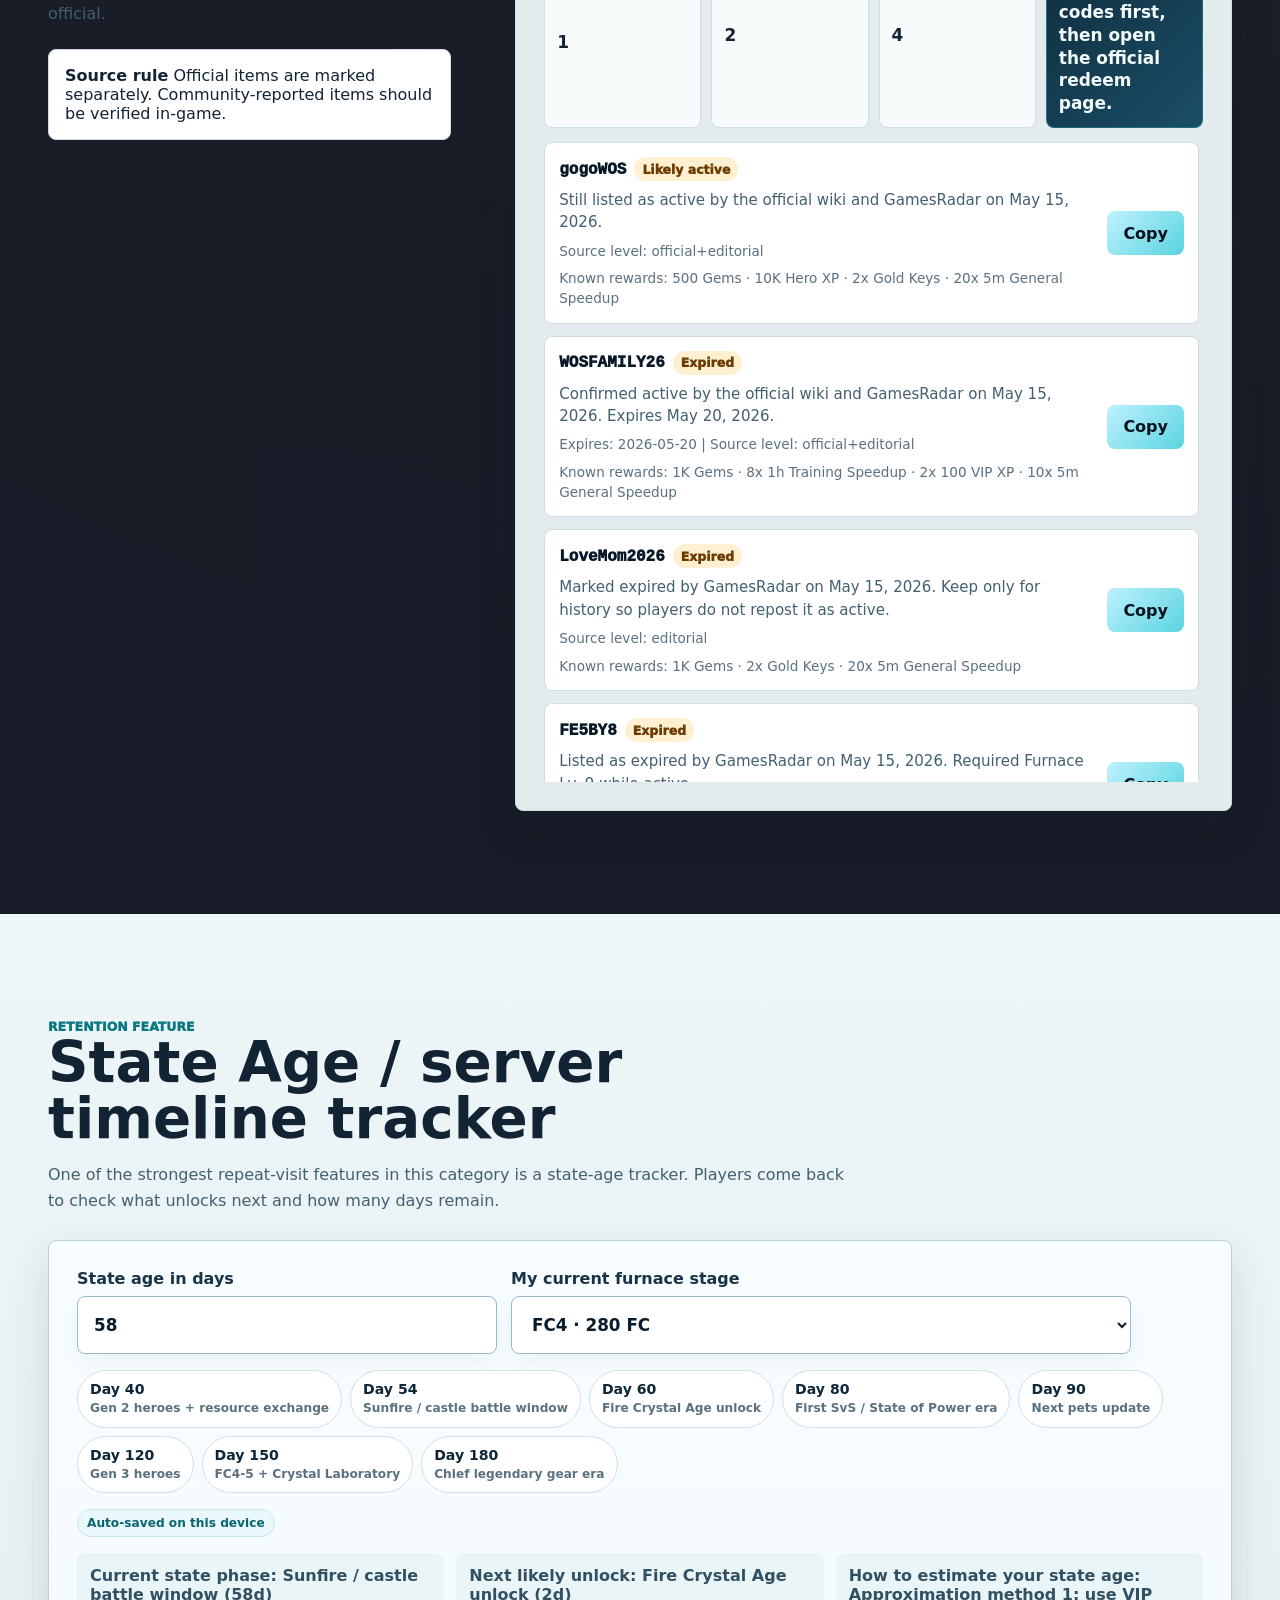
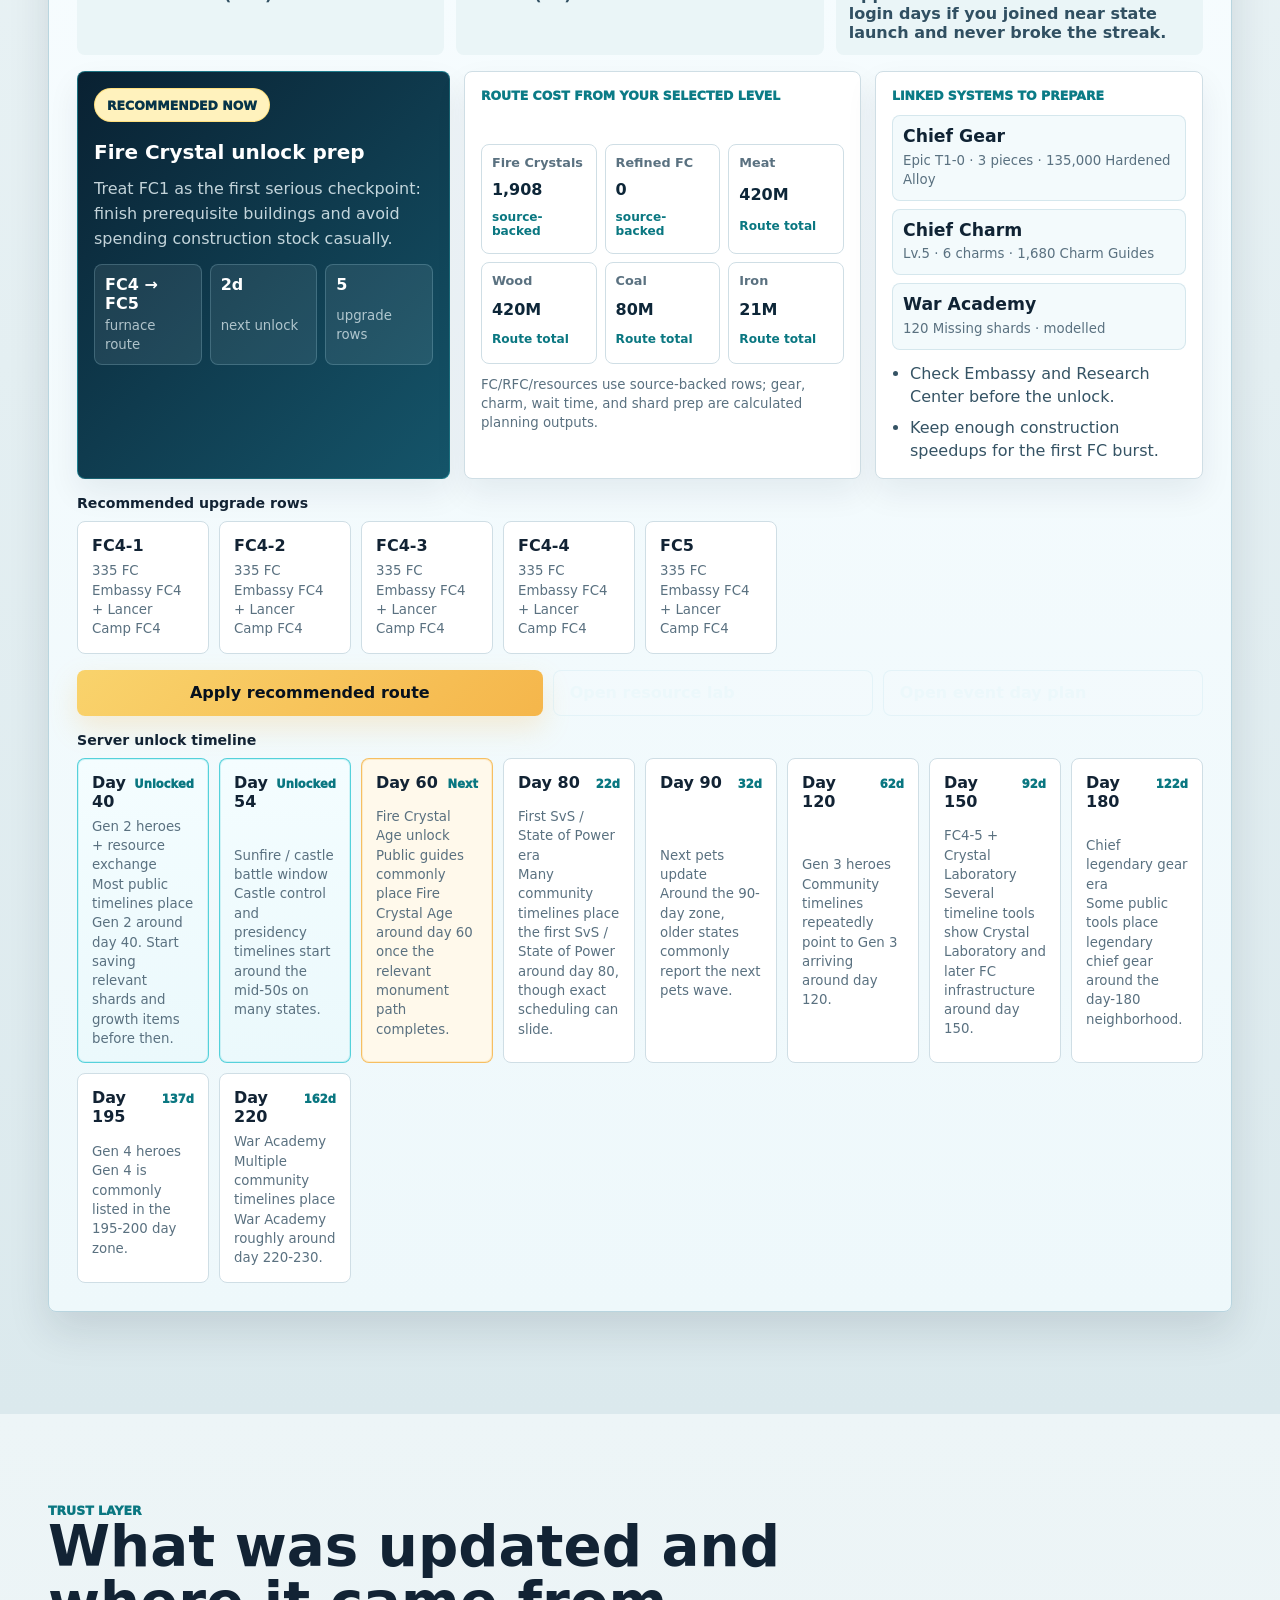
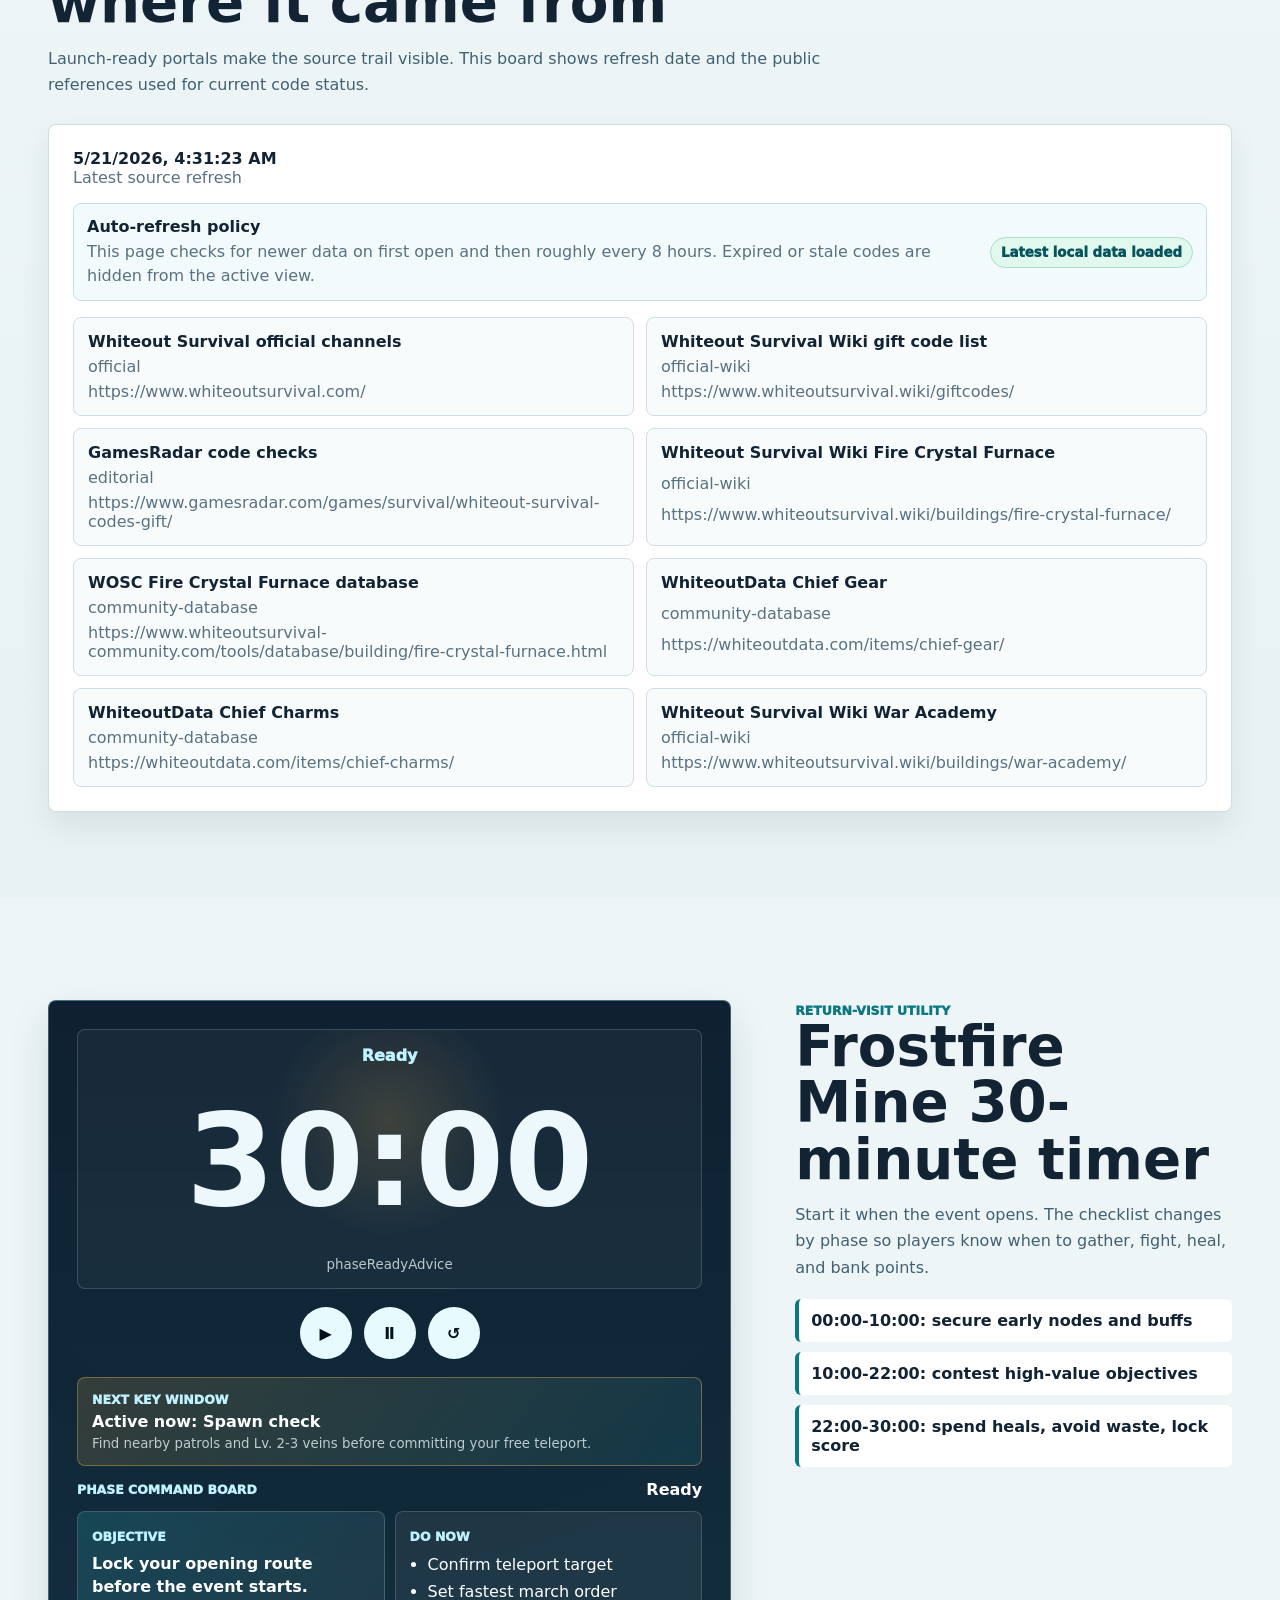
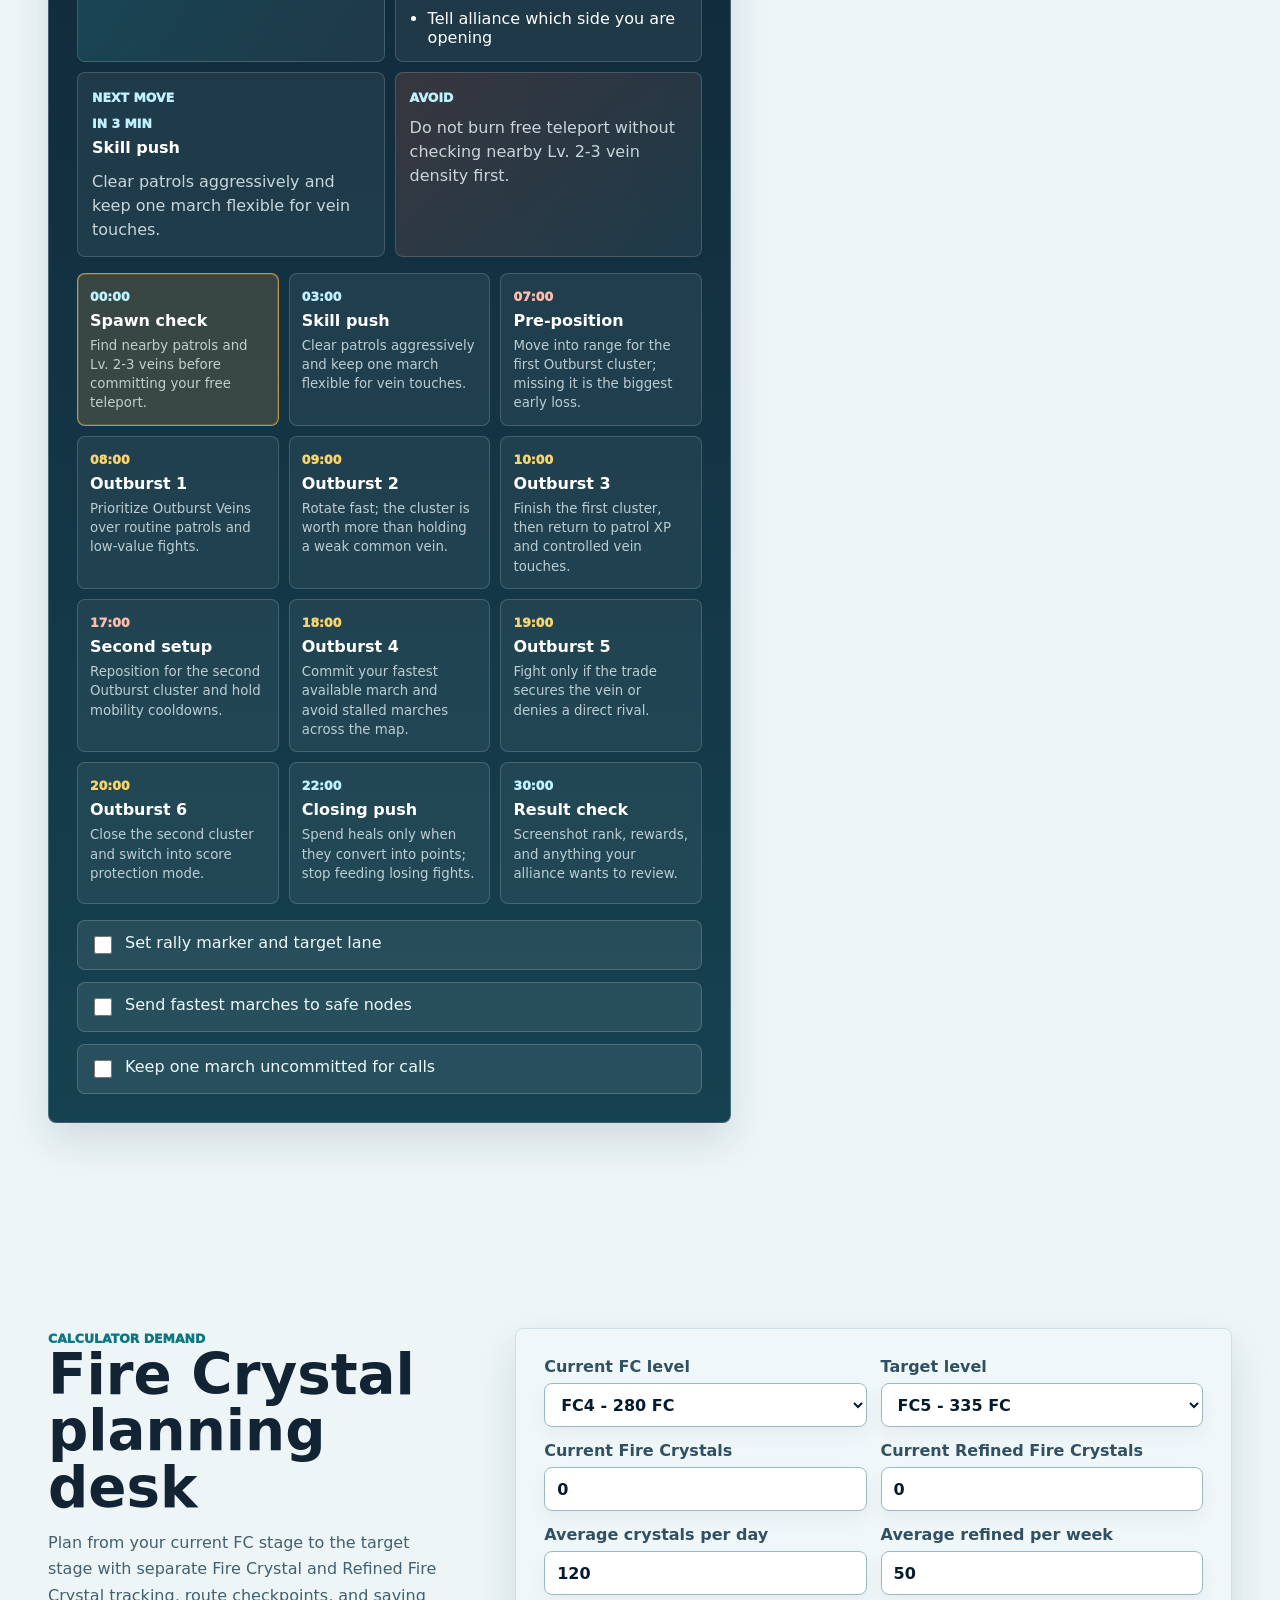
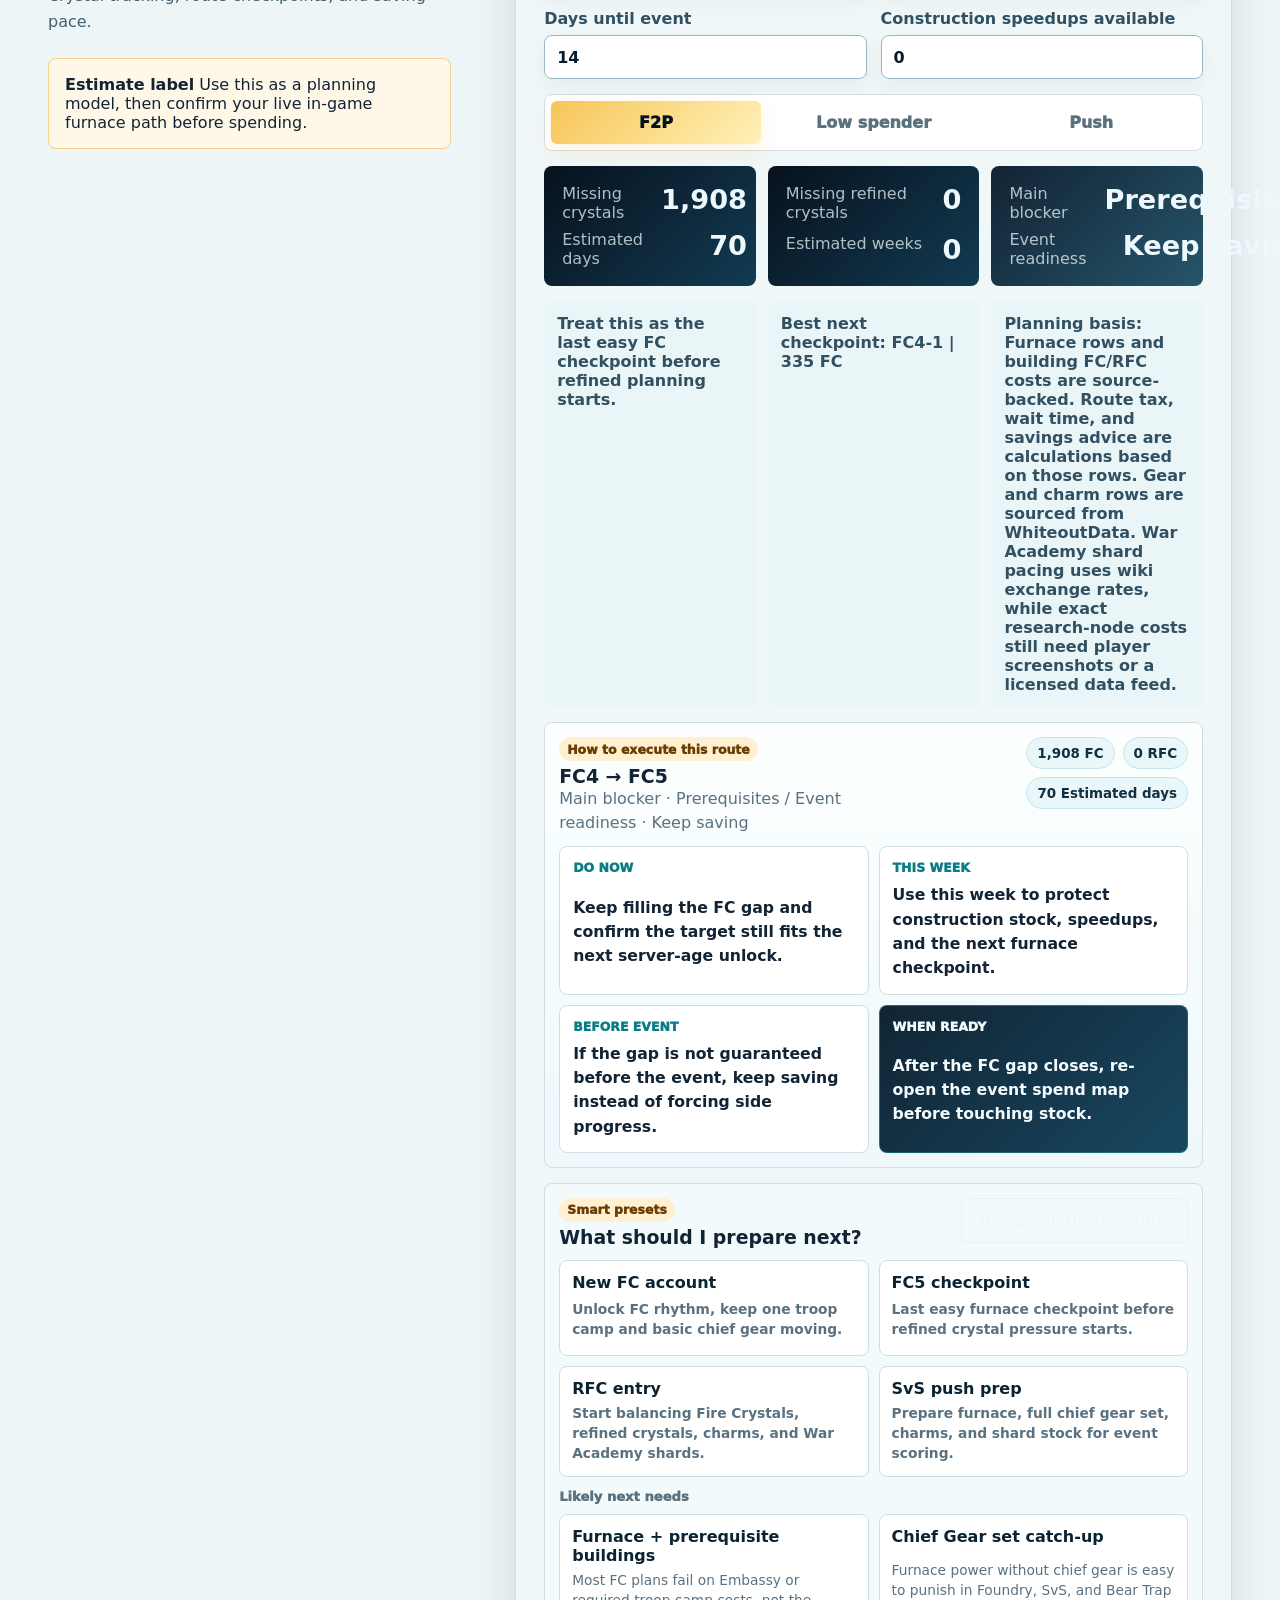
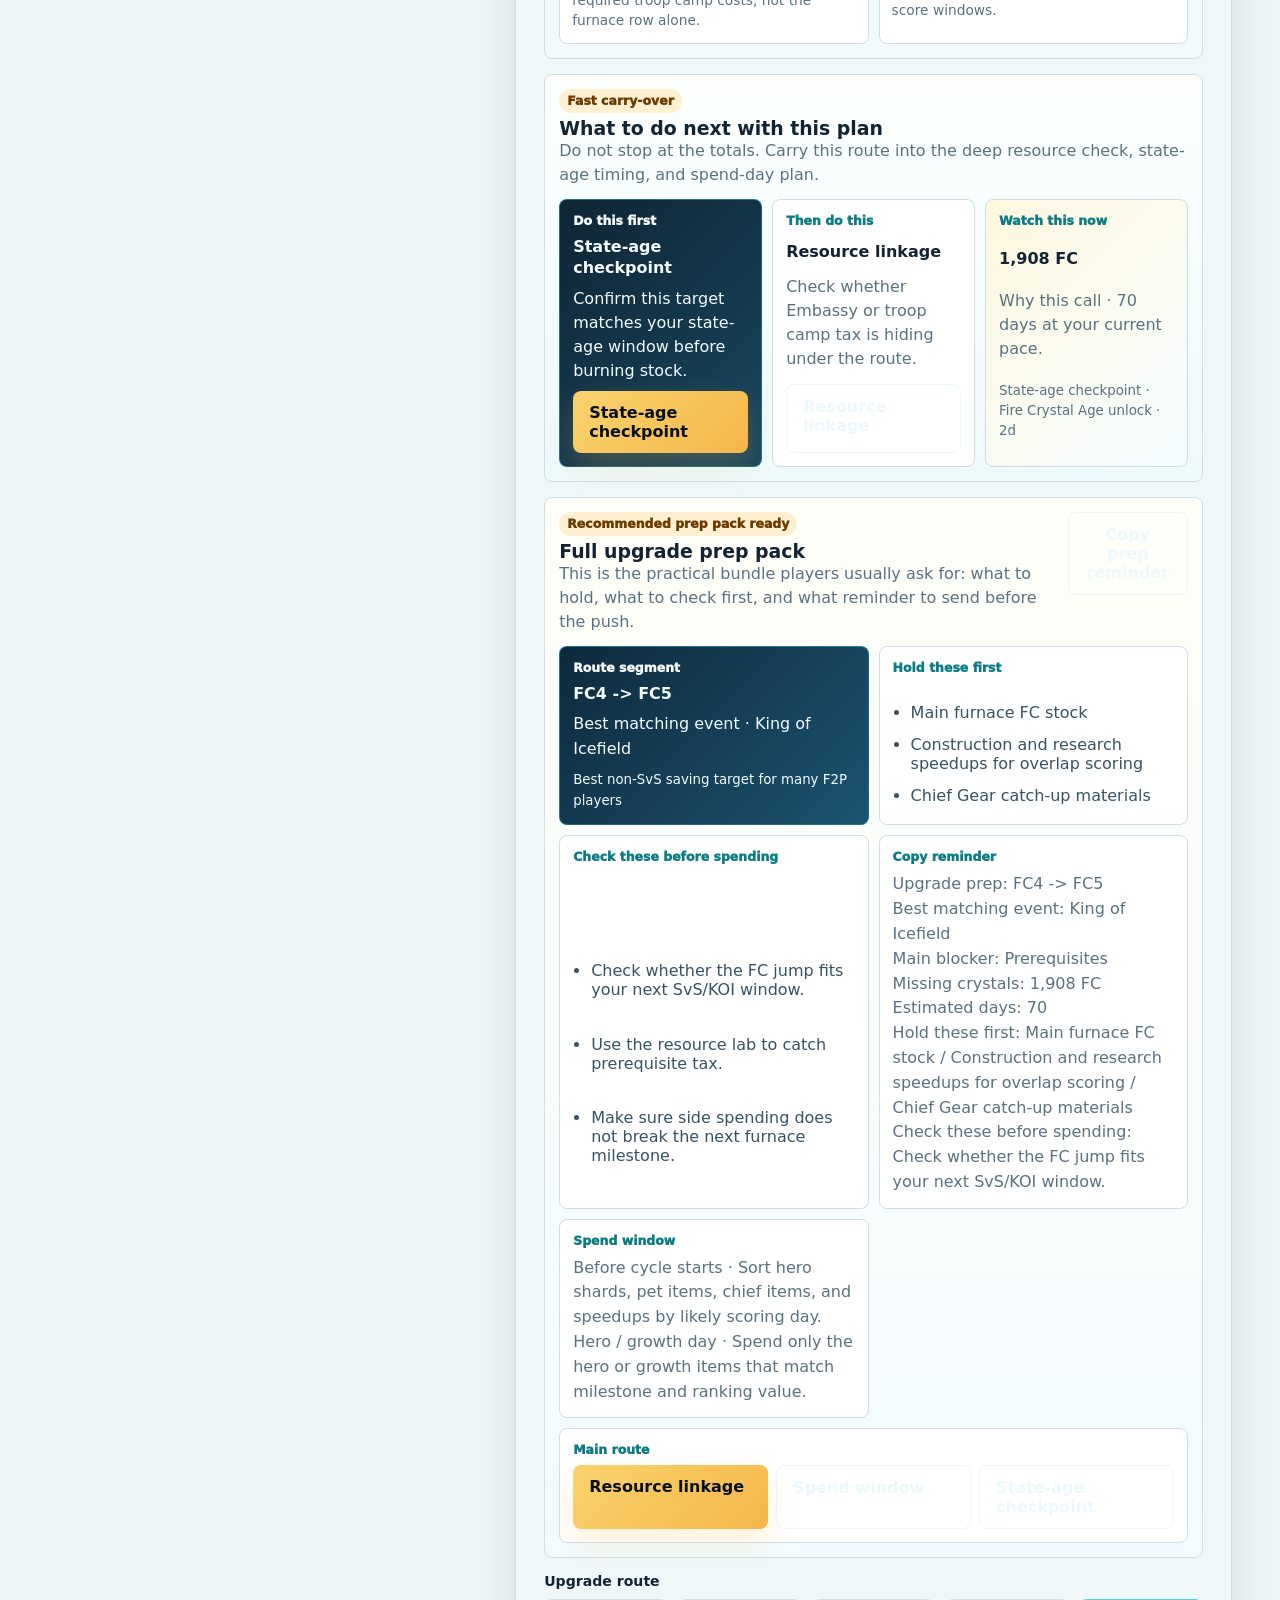
==== commit fce3bff1: "更新优化 更新优化" ====
--- a/index.html
+++ b/index.html
@@ -21,6 +21,14 @@
     <meta name="twitter:card" content="summary_large_image" />
     <meta name="theme-color" content="#0a2236" />
     <meta name="ezoic-site-verification" content="pending" />
+    <script data-cfasync="false" src="https://cmp.gatekeeperconsent.com/min.js"></script>
+    <script data-cfasync="false" src="https://the.gatekeeperconsent.com/cmp.min.js"></script>
+    <script async src="//www.ezojs.com/ezoic/sa.min.js"></script>
+    <script>
+      window.ezstandalone = window.ezstandalone || {};
+      ezstandalone.cmd = ezstandalone.cmd || [];
+    </script>
+    <script src="//ezoicanalytics.com/analytics.js"></script>
     <link rel="icon" href="assets/favicon.svg" type="image/svg+xml" />
     <link rel="stylesheet" href="styles.css" />
     <script>
@@ -30,6 +38,12 @@
           enabled: true,
           siteId: "",
           verificationMeta: "pending"
+          ,
+          placements: {
+            top: "",
+            tools: "",
+            guides: ""
+          }
         },
         adsense: {
           enabled: true,
@@ -167,7 +181,7 @@
         </div>
         <aside class="command-panel panel-glass hero-visual-panel">
           <div class="hero-preview-frame">
-            <img src="assets/hero-dashboard-preview.png" alt="Whiteout Hub dashboard preview" />
+            <div class="hero-preview-stage" id="heroPreviewStage"></div>
             <span class="hero-preview-badge" data-i18n="heroPreviewBadge">Live tool preview</span>
           </div>
           <div class="hero-live-snapshot" id="heroLiveSnapshot"></div>
--- a/styles.css
+++ b/styles.css
@@ -485,13 +485,78 @@
   background: linear-gradient(180deg, rgba(255, 255, 255, 0.08), rgba(255, 255, 255, 0.03));
 }
 
-.hero-preview-frame img {
+.hero-preview-stage {
   display: block;
   width: 100%;
-  height: auto;
   aspect-ratio: 16 / 9;
-  object-fit: cover;
-  object-position: top center;
+  padding: 18px;
+}
+
+.hero-preview-shell {
+  display: grid;
+  gap: 12px;
+  height: 100%;
+  padding: 14px;
+  color: var(--text);
+  border: 1px solid rgba(191, 241, 255, 0.12);
+  border-radius: 8px;
+  background:
+    linear-gradient(145deg, rgba(8, 26, 42, 0.94), rgba(18, 46, 63, 0.9)),
+    radial-gradient(circle at 92% 0%, rgba(245, 182, 75, 0.18), transparent 28%);
+}
+
+.hero-preview-topline,
+.hero-preview-foot {
+  display: flex;
+  justify-content: space-between;
+  gap: 10px;
+  align-items: baseline;
+}
+
+.hero-preview-topline span,
+.hero-preview-foot span,
+.hero-preview-foot small {
+  color: #9cc4d0;
+  font-size: 0.76rem;
+  font-weight: 900;
+  text-transform: uppercase;
+}
+
+.hero-preview-topline strong,
+.hero-preview-foot strong,
+.hero-preview-grid strong {
+  color: #ffffff;
+}
+
+.hero-preview-grid {
+  display: grid;
+  grid-template-columns: repeat(2, minmax(0, 1fr));
+  gap: 10px;
+}
+
+.hero-preview-grid article {
+  display: grid;
+  gap: 5px;
+  min-height: 78px;
+  padding: 11px 12px;
+  border: 1px solid rgba(191, 241, 255, 0.16);
+  border-radius: 8px;
+  background: rgba(255, 255, 255, 0.06);
+}
+
+.hero-preview-grid article.wide {
+  grid-column: 1 / -1;
+}
+
+.hero-preview-grid span {
+  color: #bfe8f2;
+  font-size: 0.75rem;
+  font-weight: 900;
+  text-transform: uppercase;
+}
+
+.hero-preview-grid strong {
+  line-height: 1.24;
 }
 
 .hero-preview-badge {
@@ -2728,8 +2793,22 @@
     border-radius: 14px;
   }
 
-  .hero-preview-frame img {
+  .hero-preview-stage {
+    padding: 12px;
     aspect-ratio: 16 / 11;
+  }
+
+  .hero-preview-shell,
+  .hero-preview-grid article {
+    border-radius: 14px;
+  }
+
+  .hero-preview-grid {
+    grid-template-columns: 1fr;
+  }
+
+  .hero-preview-grid article.wide {
+    grid-column: auto;
   }
 
   .hero-action-links {
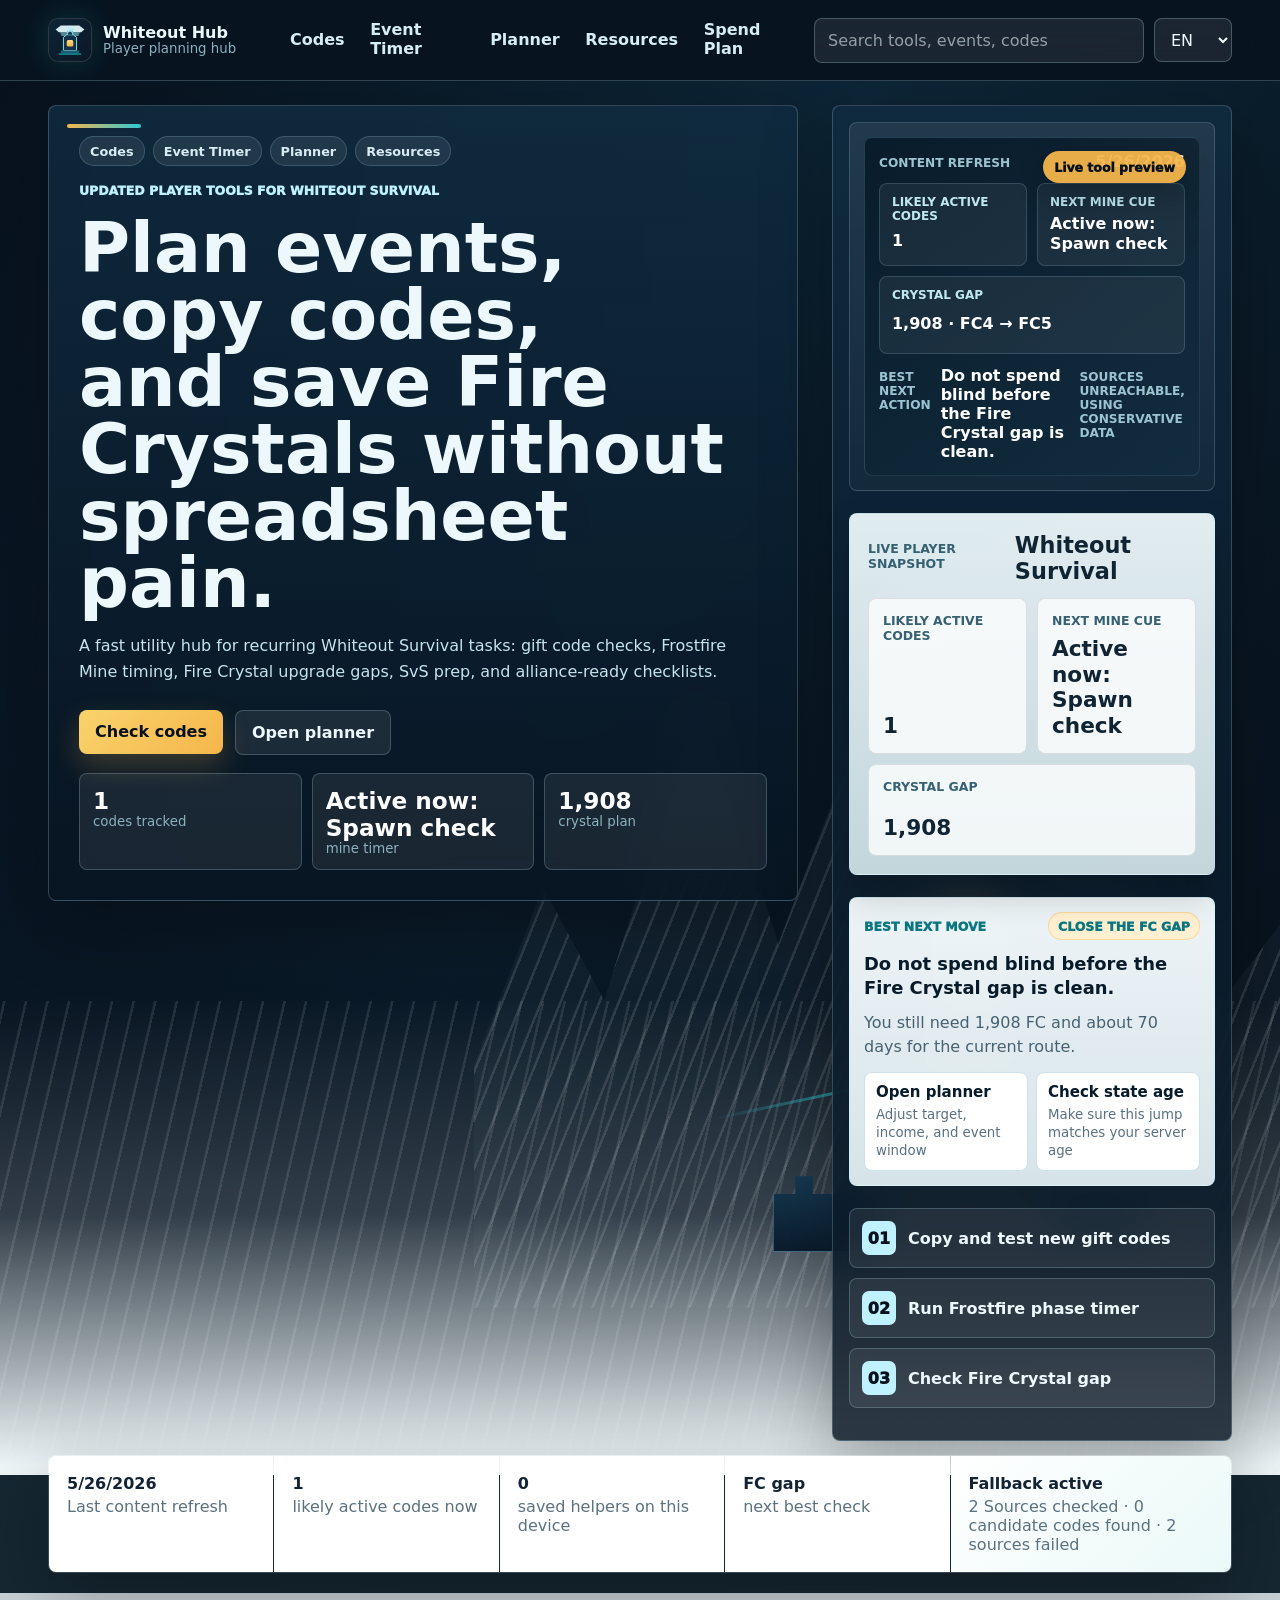
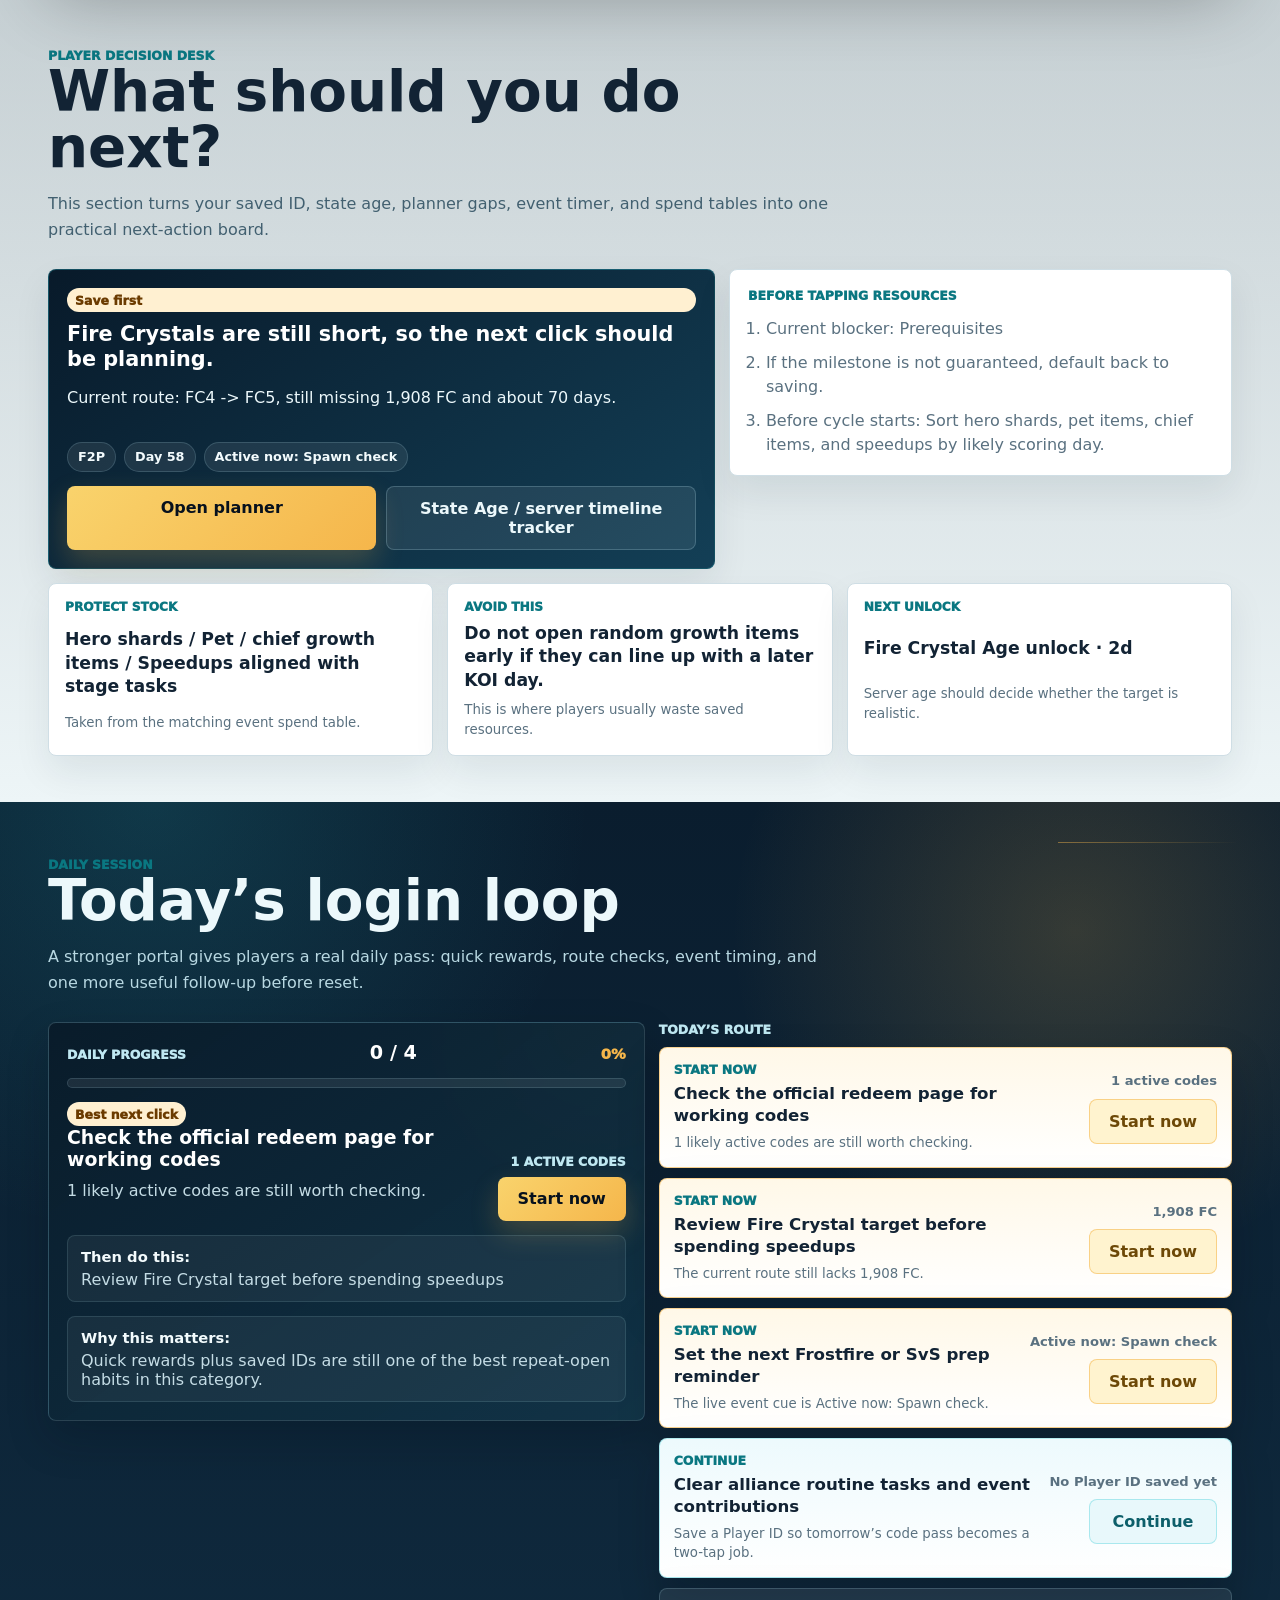
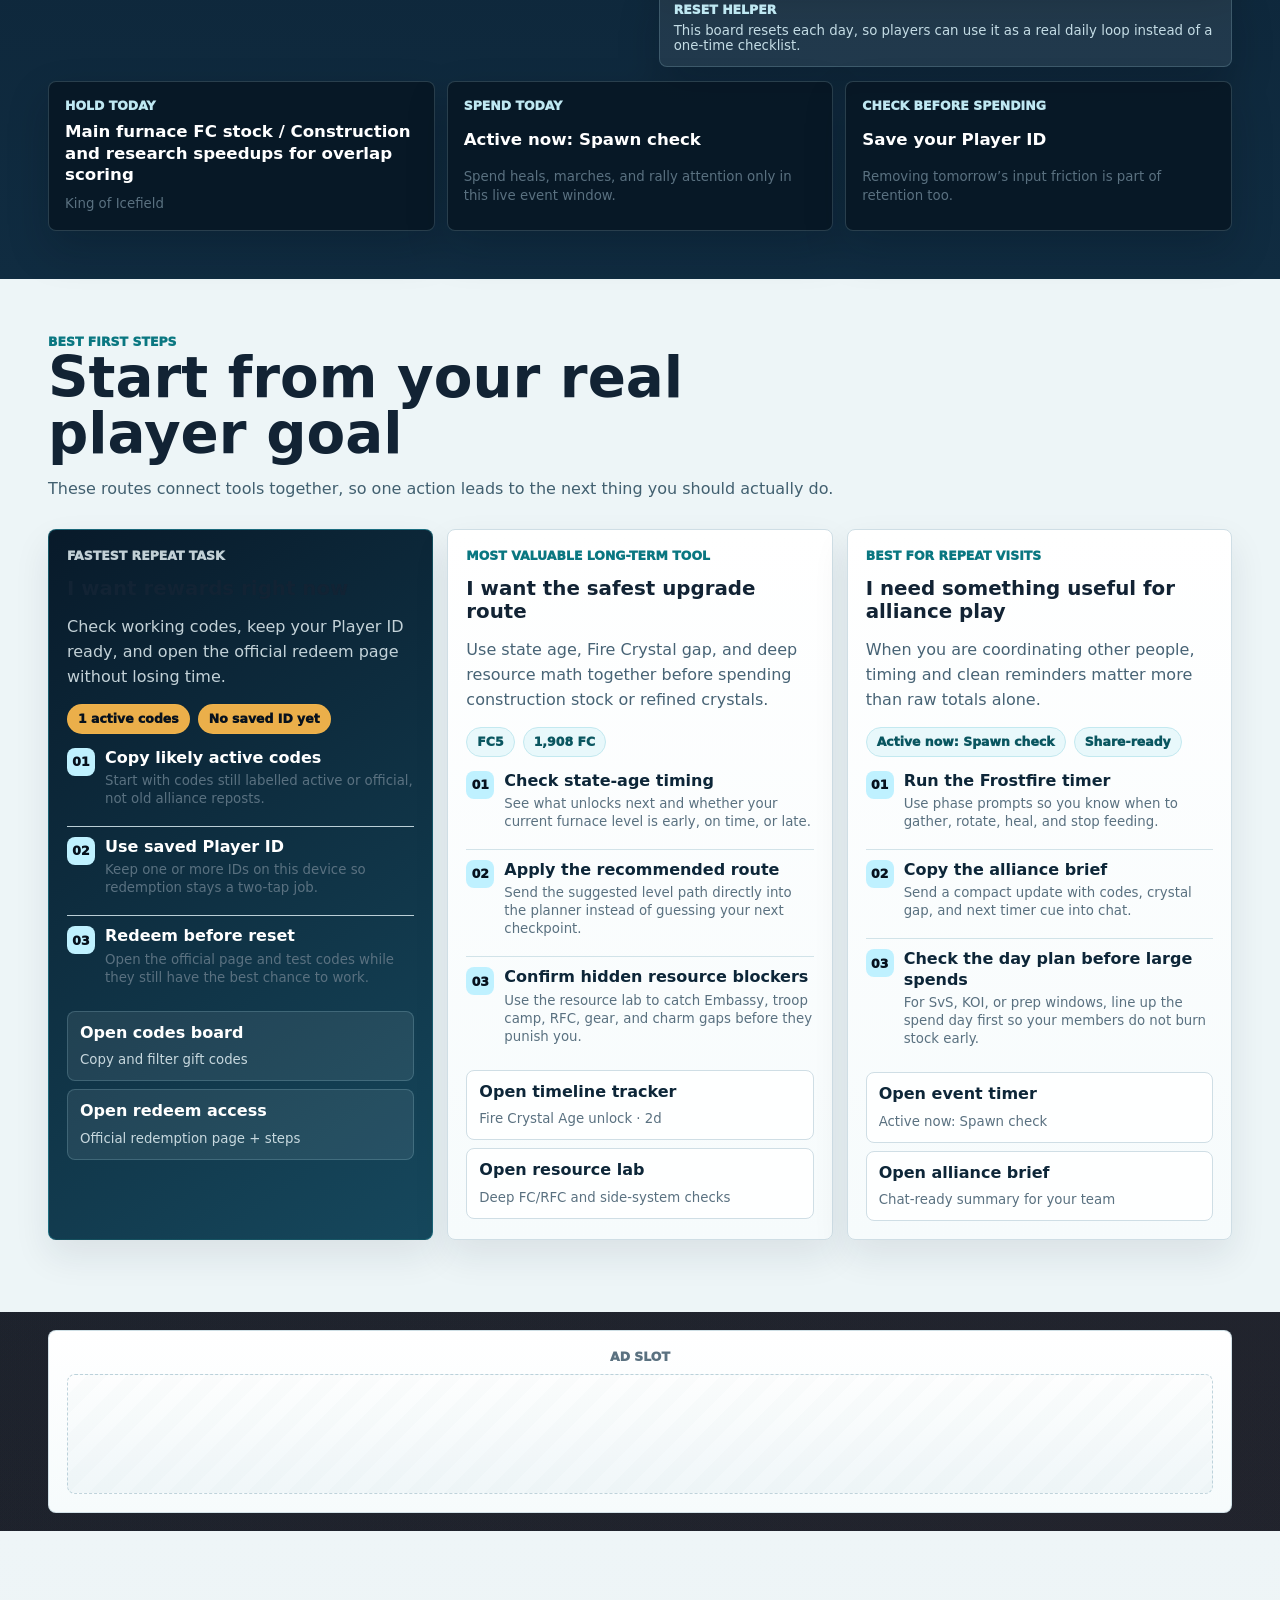
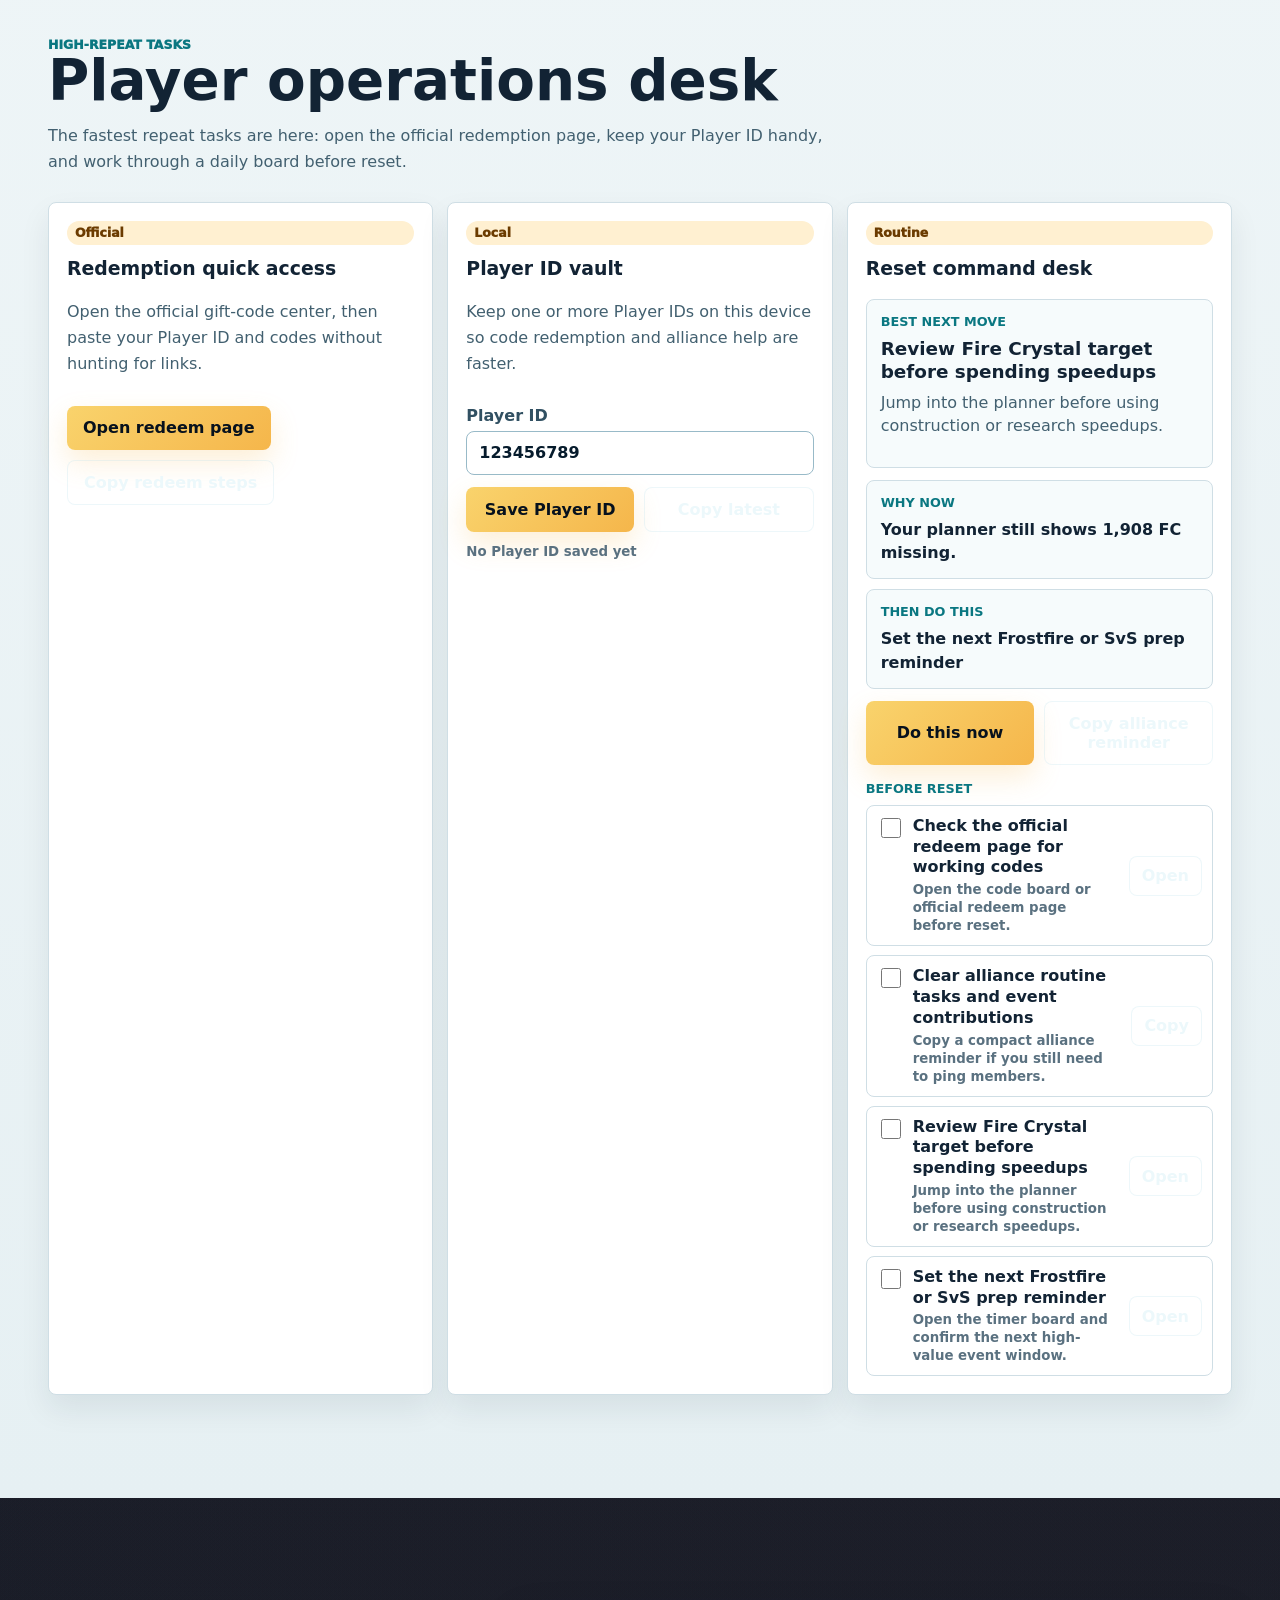
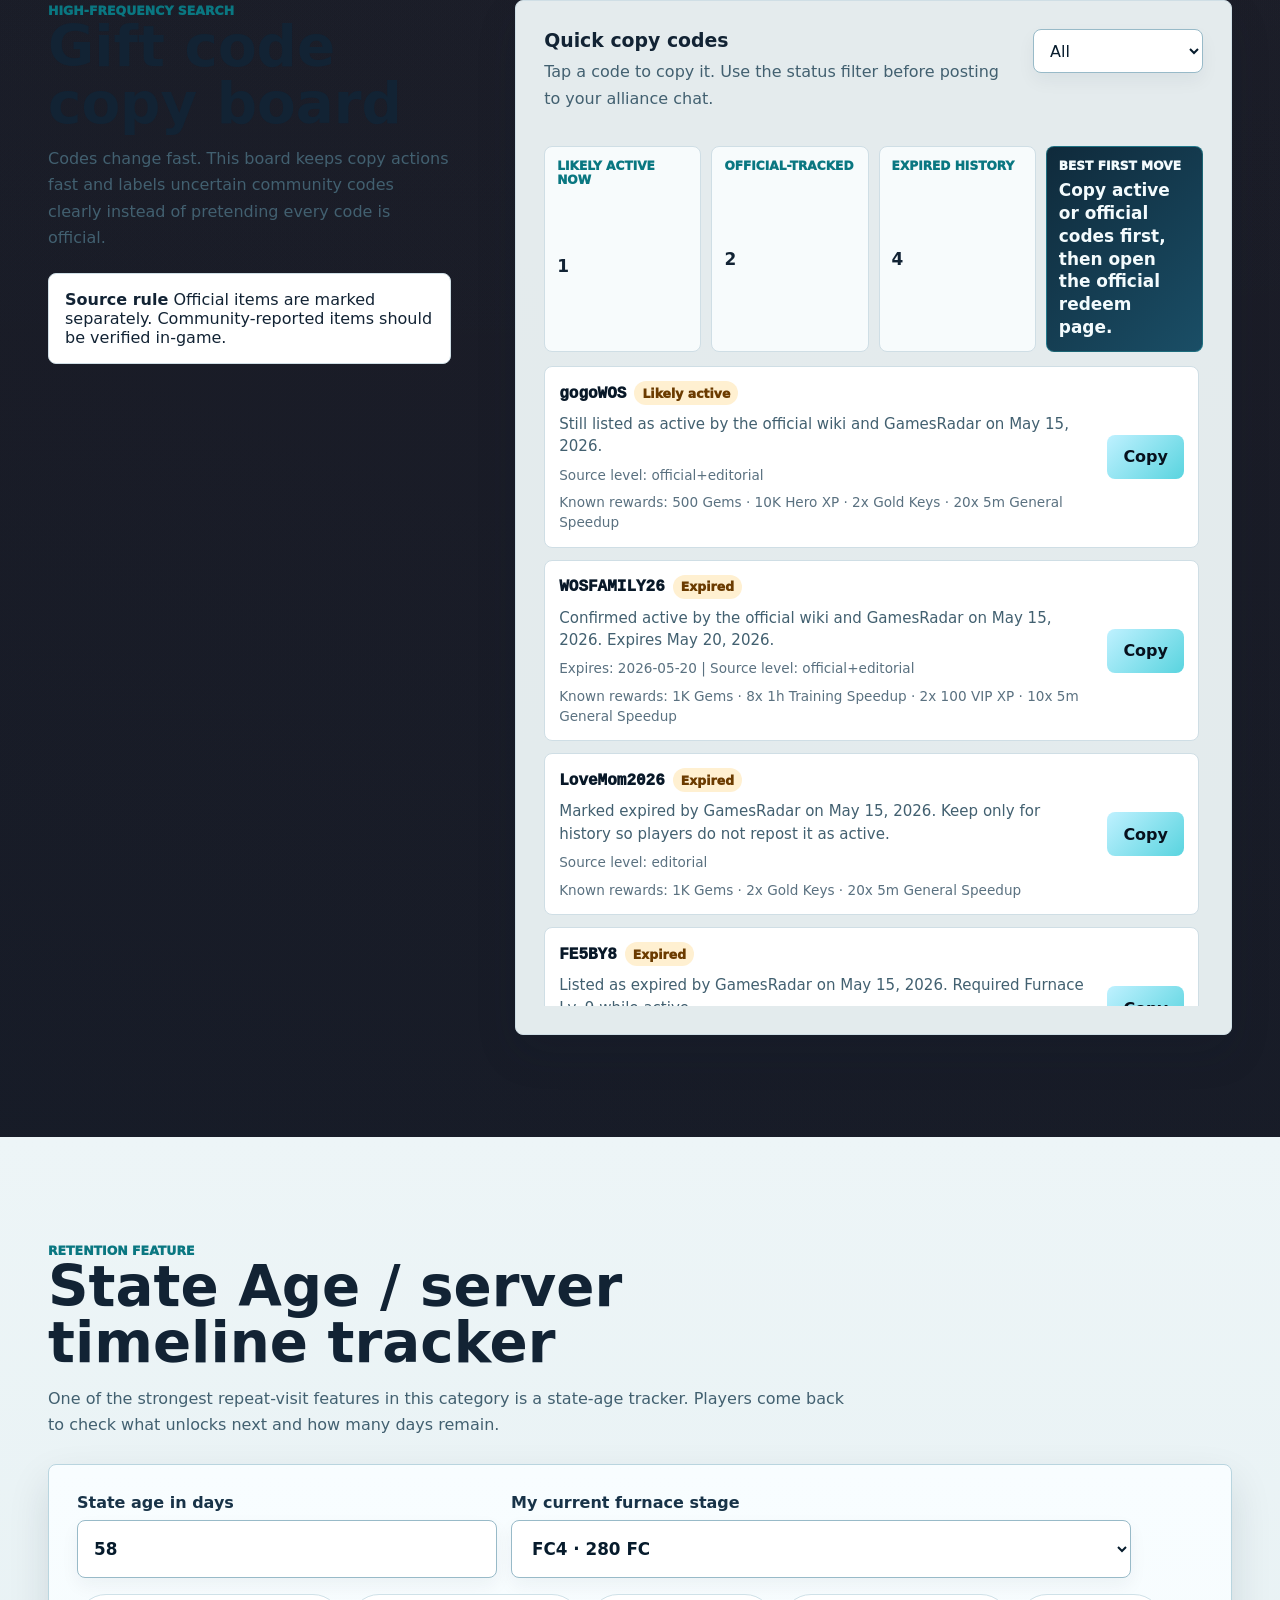
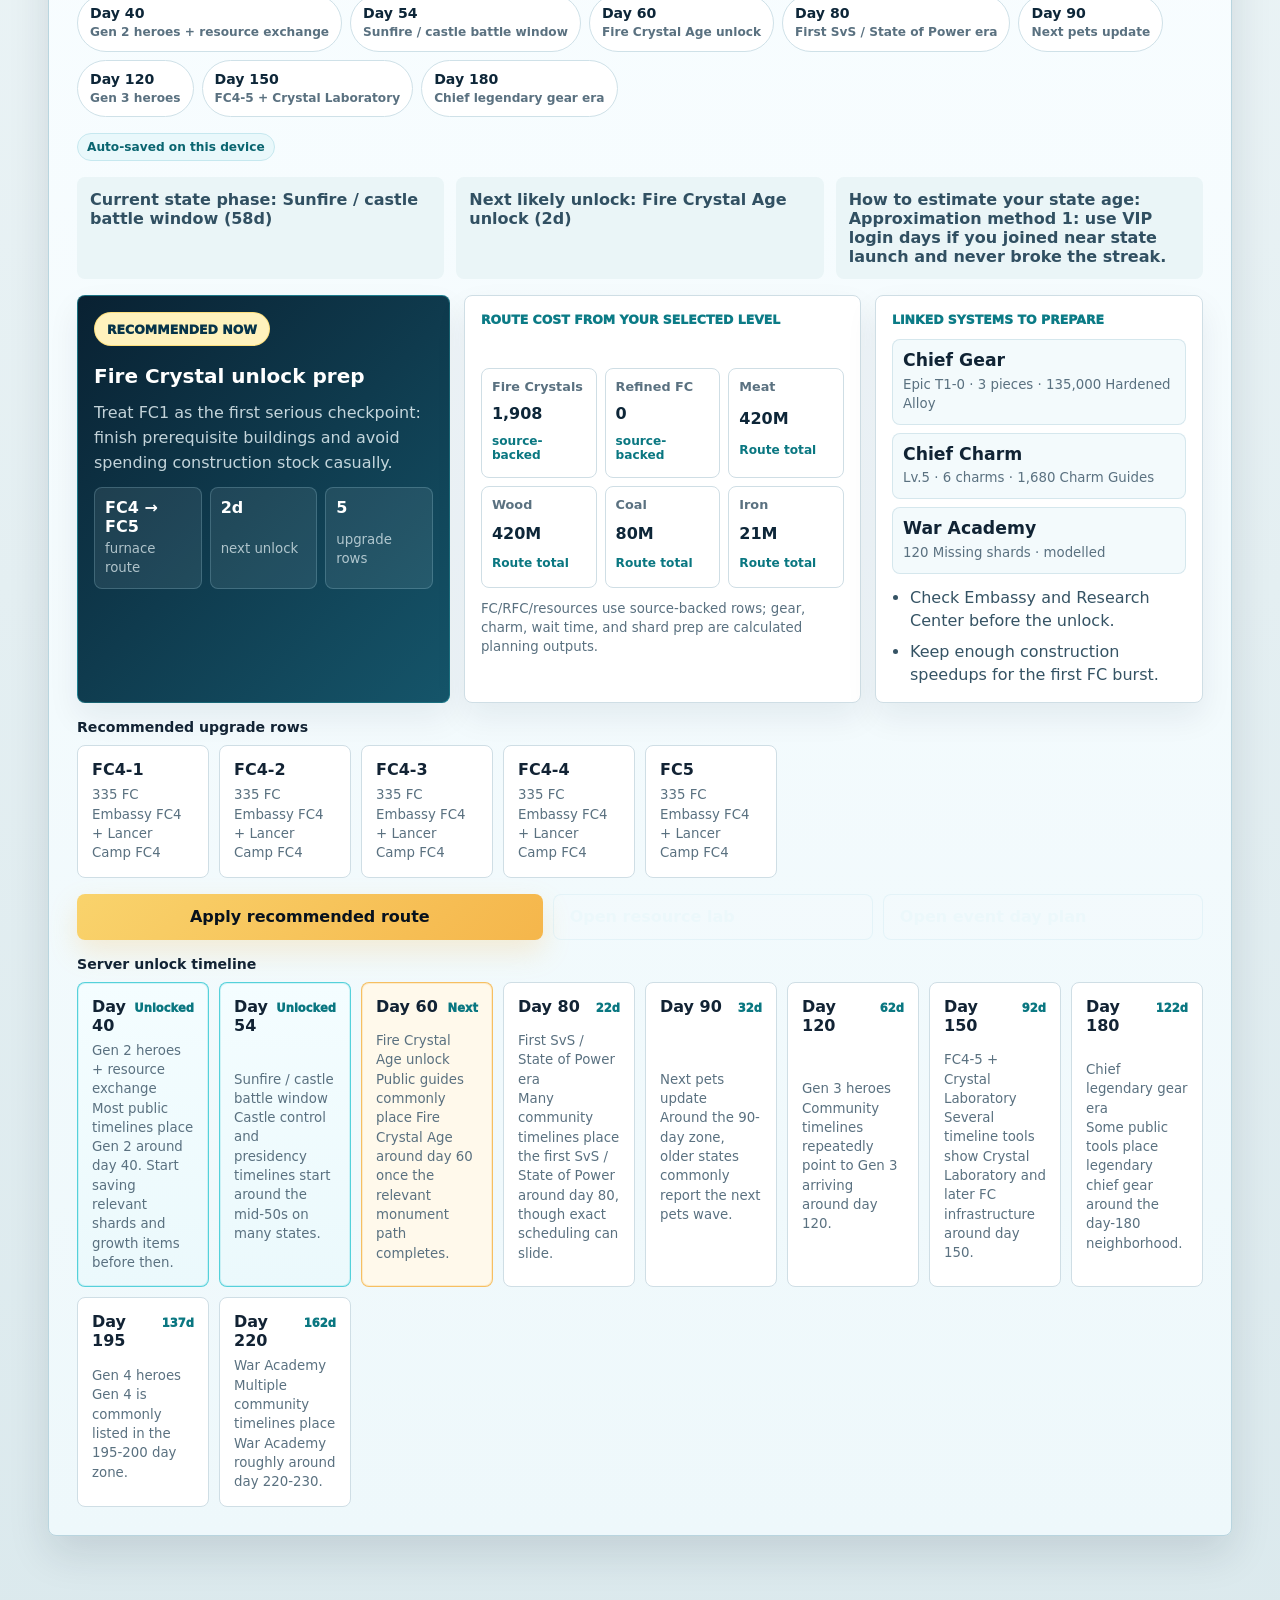
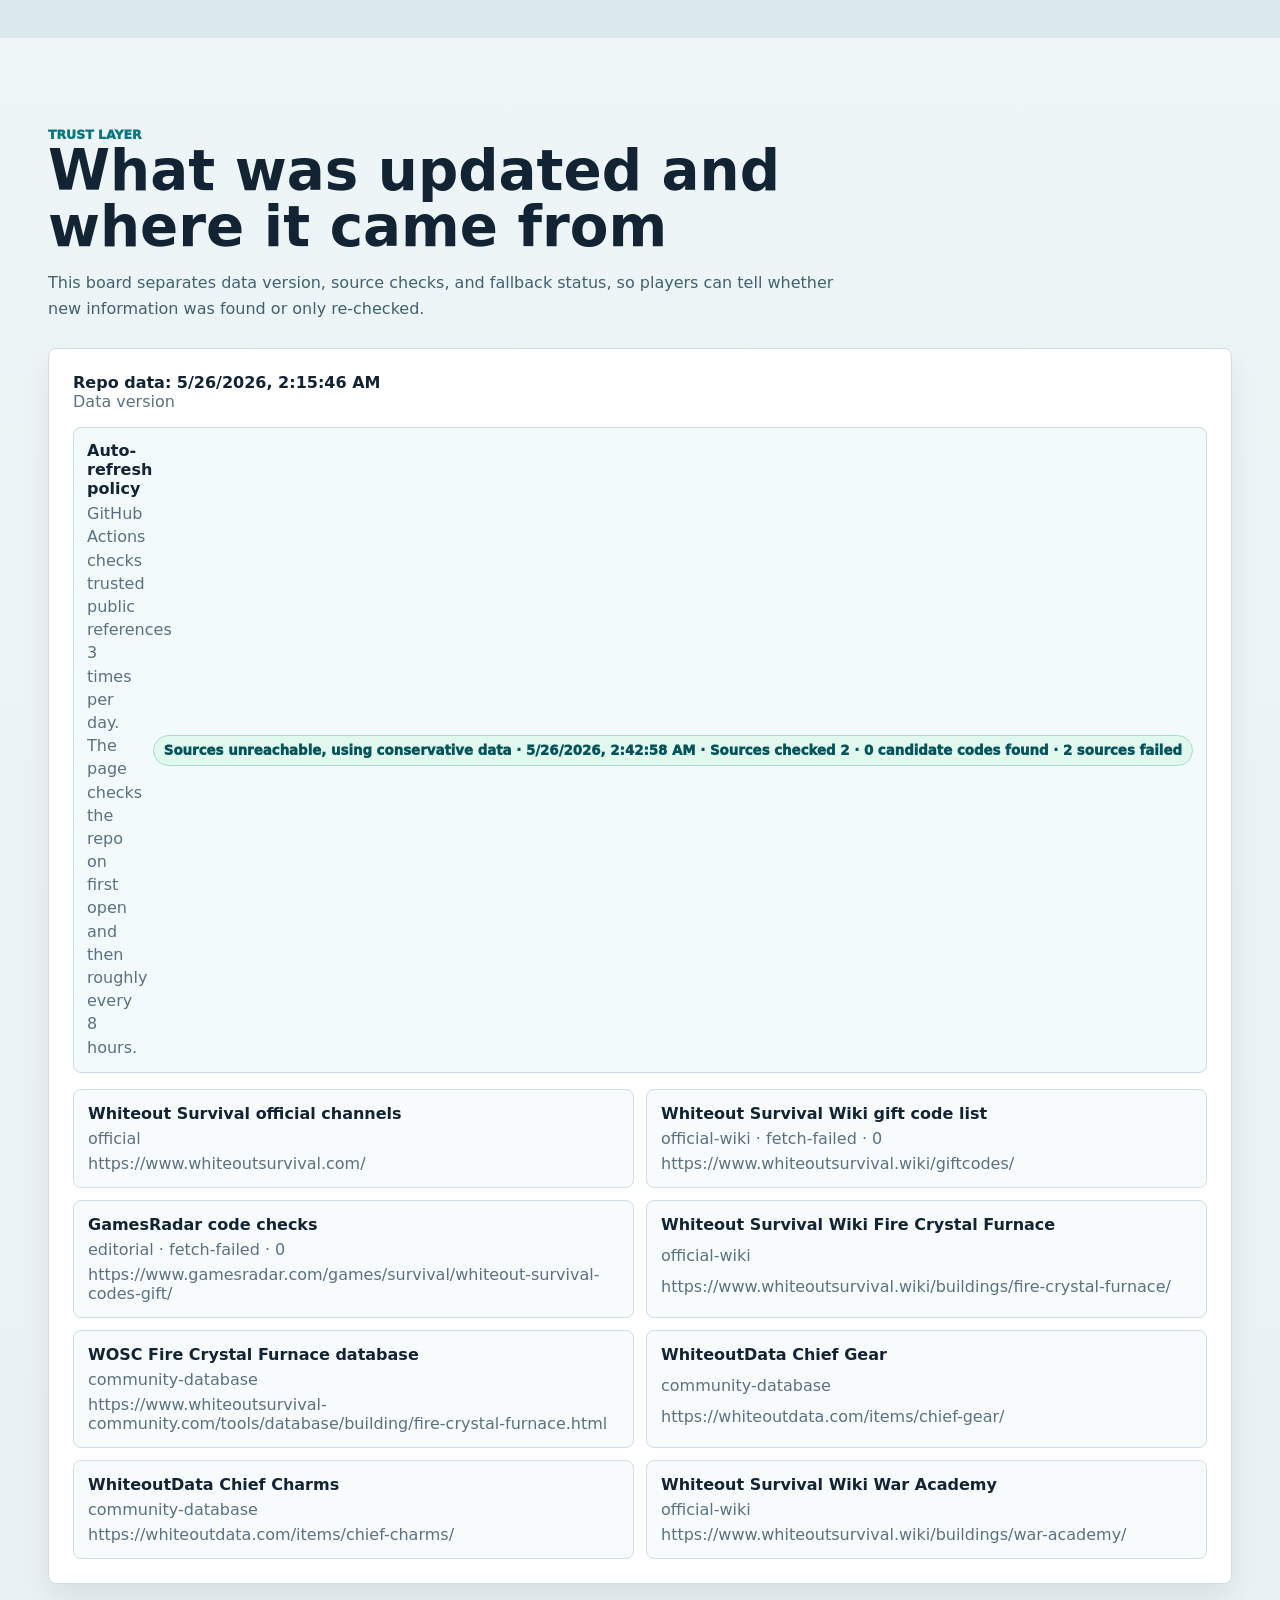
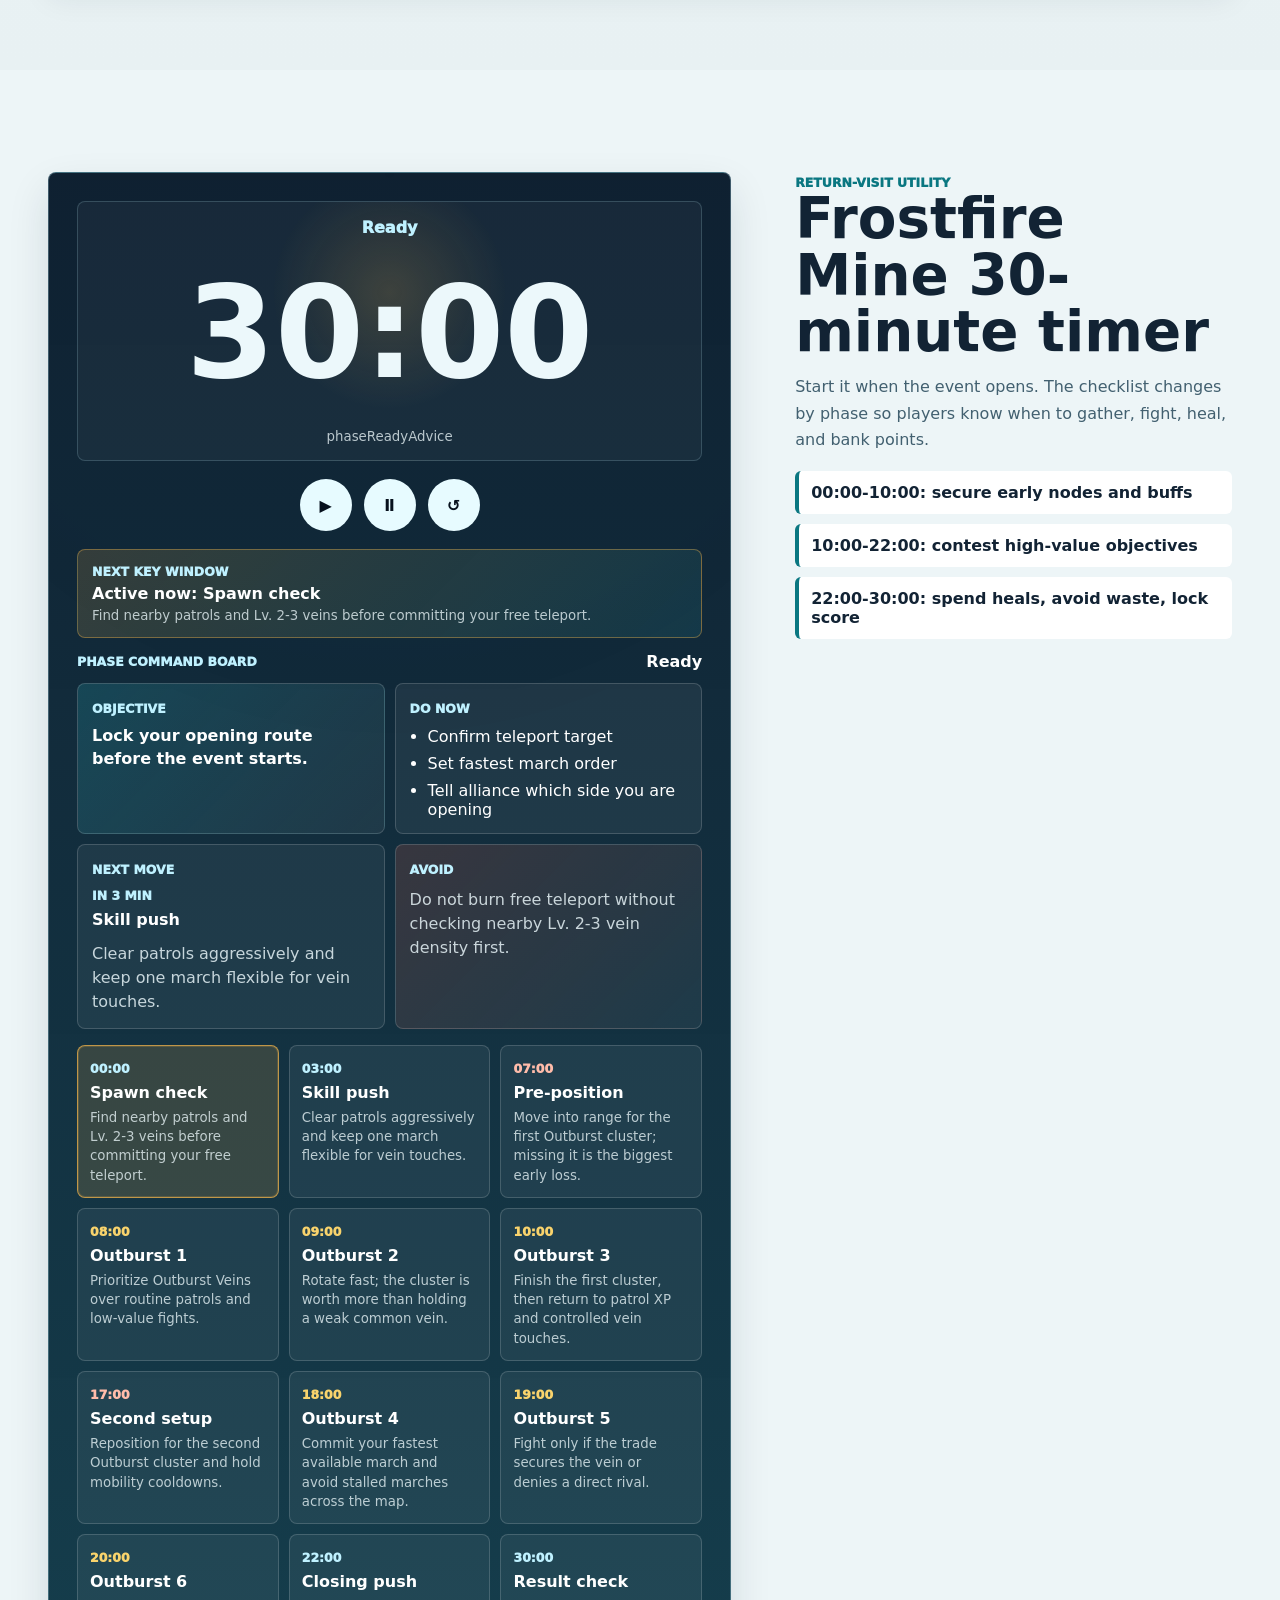
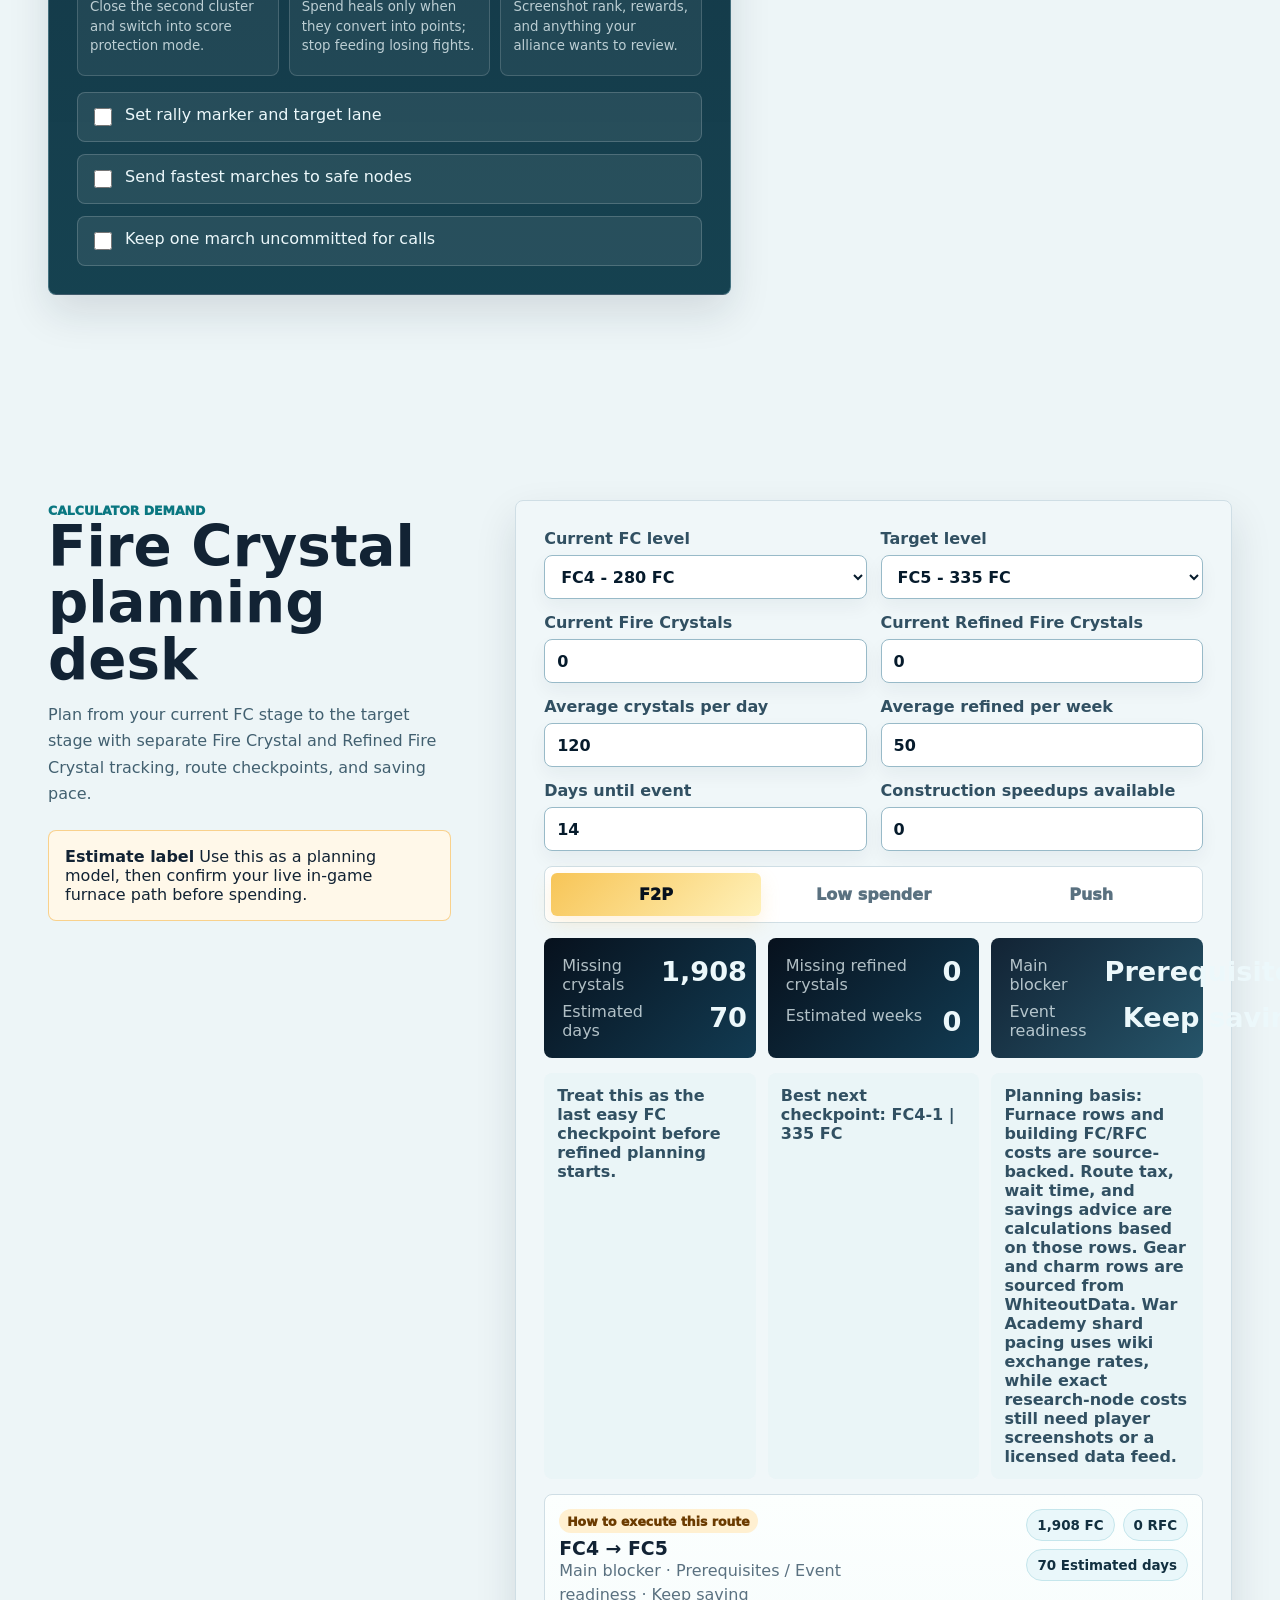
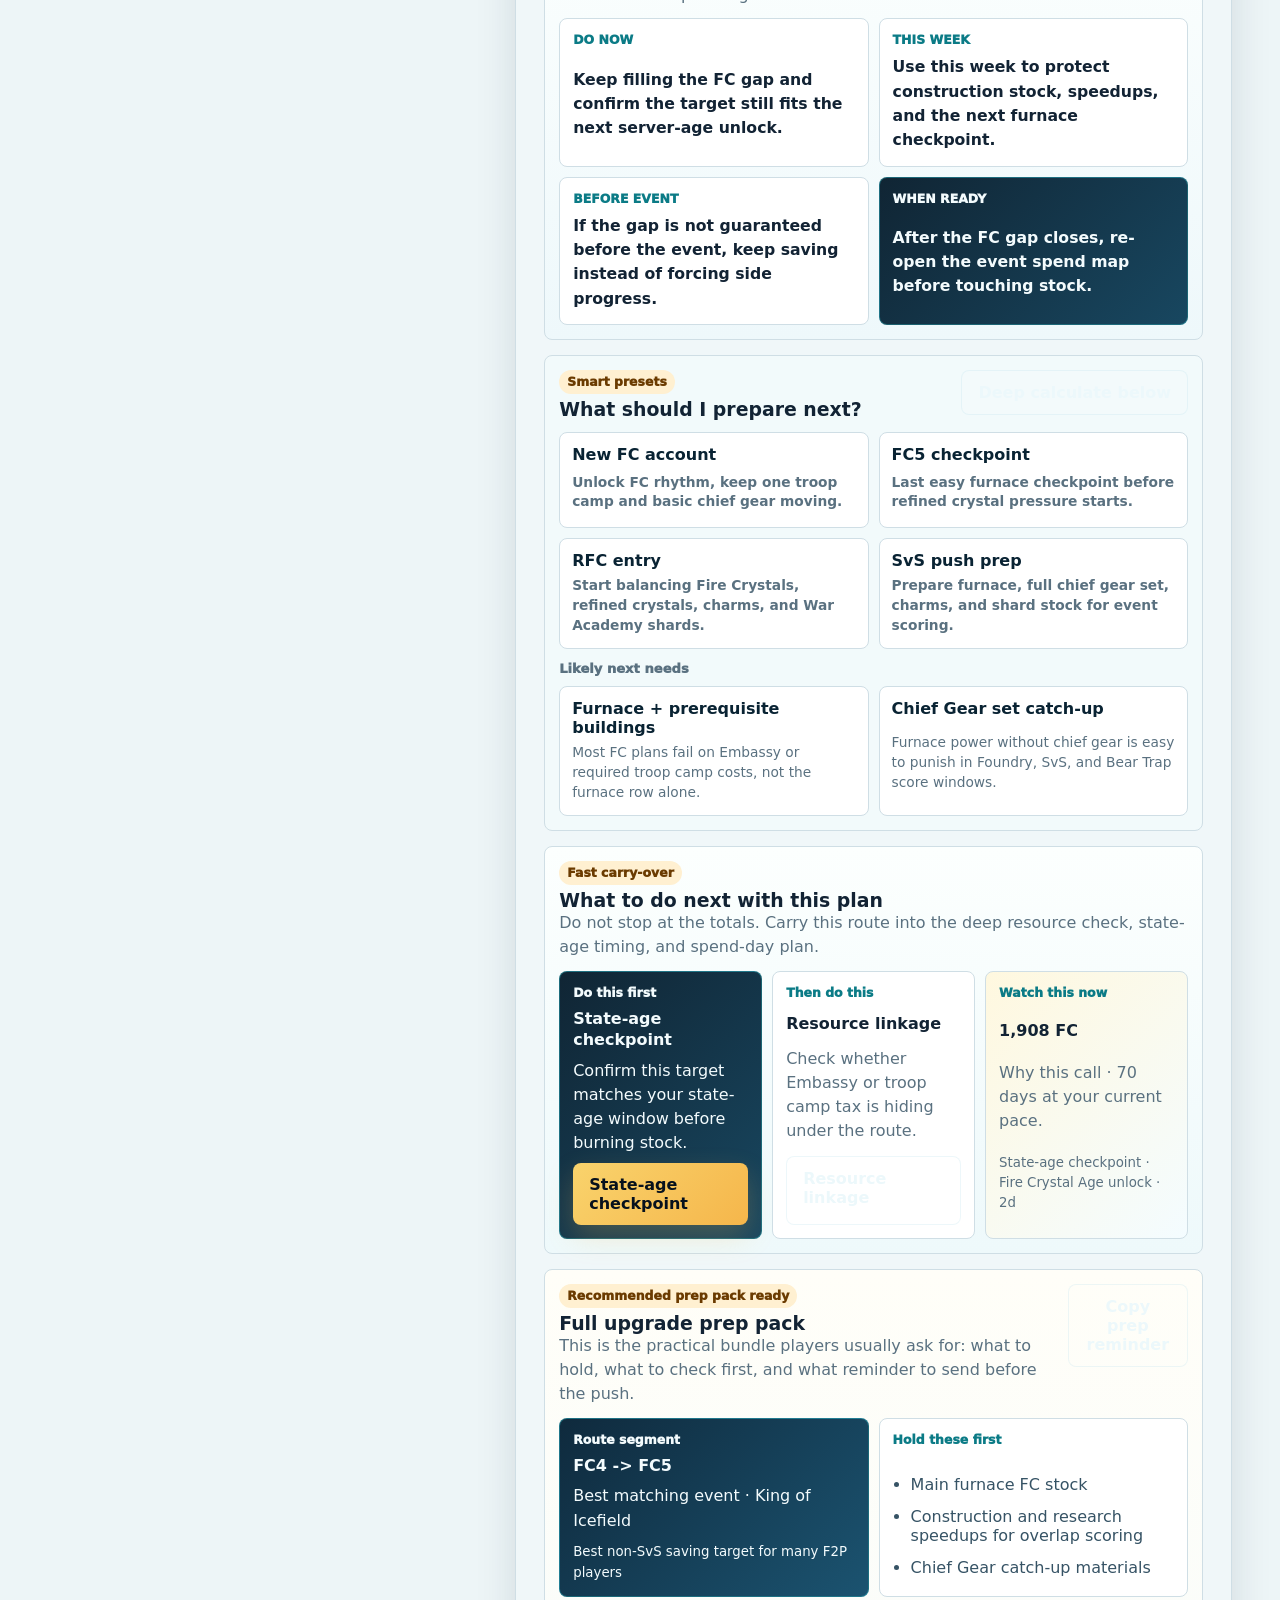
==== commit 61b5ba41: "修改bug 修改bug" ====
--- a/index.html
+++ b/index.html
@@ -210,6 +210,10 @@
         <div>
           <strong id="statusFocusValue">-</strong>
           <span data-i18n="statusFocusLabel">next best check</span>
+        </div>
+        <div class="status-wide">
+          <strong id="statusRefreshValue">-</strong>
+          <span id="statusRefreshDetail" data-i18n="refreshPolicyLabel">Auto-refresh policy</span>
         </div>
       </section>
 
@@ -736,7 +740,7 @@
 
     <div id="toast" role="status" aria-live="polite"></div>
     <script id="contentData" type="application/json">{
-  "updatedAt": "2026-05-21T04:31:23.212Z",
+  "updatedAt": "2026-05-26T02:15:46.325Z",
   "sources": [
     {
       "name": "Whiteout Survival official channels",
@@ -5090,6 +5094,40 @@
         }
       }
     ]
+  },
+  "refreshMeta": {
+    "checkedAt": "2026-05-26T02:42:58.386Z",
+    "successfulSources": 0,
+    "failedSources": 2,
+    "fetchedCandidateCount": 0,
+    "reliableSourceCount": 8,
+    "codeSourceCount": 2,
+    "status": "fallback",
+    "note": {
+      "en": "Public references could not be reached in this run. The site keeps the last conservative source-backed data instead of inventing new codes.",
+      "zh-CN": "本次未能访问公开来源。网站保留上一版有来源依据的保守数据，不编造新兑换码。",
+      "zh-TW": "本次未能存取公開來源。網站保留上一版有來源依據的保守資料，不編造新兌換碼。"
+    },
+    "sources": [
+      {
+        "name": "Whiteout Survival Wiki gift code list",
+        "type": "official-wiki",
+        "url": "https://www.whiteoutsurvival.wiki/giftcodes/",
+        "checkedAt": "2026-05-26T02:42:58.386Z",
+        "ok": false,
+        "status": "fetch-failed",
+        "candidateCount": 0
+      },
+      {
+        "name": "GamesRadar code checks",
+        "type": "editorial",
+        "url": "https://www.gamesradar.com/games/survival/whiteout-survival-codes-gift/",
+        "checkedAt": "2026-05-26T02:42:58.424Z",
+        "ok": false,
+        "status": "fetch-failed",
+        "candidateCount": 0
+      }
+    ]
   }
 }</script>
     <script src="app.js"></script>
--- a/styles.css
+++ b/styles.css
@@ -479,7 +479,7 @@
 
 .hero-preview-frame {
   position: relative;
-  overflow: hidden;
+  overflow: visible;
   border: 1px solid rgba(191, 241, 255, 0.18);
   border-radius: 8px;
   background: linear-gradient(180deg, rgba(255, 255, 255, 0.08), rgba(255, 255, 255, 0.03));
@@ -488,14 +488,14 @@
 .hero-preview-stage {
   display: block;
   width: 100%;
-  aspect-ratio: 16 / 9;
-  padding: 18px;
+  min-height: 250px;
+  padding: 14px;
 }
 
 .hero-preview-shell {
   display: grid;
   gap: 12px;
-  height: 100%;
+  min-height: 100%;
   padding: 14px;
   color: var(--text);
   border: 1px solid rgba(191, 241, 255, 0.12);
@@ -561,14 +561,16 @@
 
 .hero-preview-badge {
   position: absolute;
-  left: 14px;
-  bottom: 14px;
+  right: 28px;
+  top: 28px;
+  z-index: 2;
   display: inline-flex;
   align-items: center;
   min-height: 32px;
   padding: 6px 11px;
   color: #07111d;
   background: rgba(245, 182, 75, 0.94);
+  box-shadow: 0 12px 26px rgba(5, 15, 24, 0.3);
   border-radius: 999px;
   font-size: 0.78rem;
   font-weight: 950;
@@ -714,7 +716,7 @@
 
 .status-strip {
   display: grid;
-  grid-template-columns: repeat(4, 1fr);
+  grid-template-columns: repeat(4, 1fr) minmax(260px, 1.25fr);
   gap: 1px;
   margin: 0 clamp(16px, 4vw, 48px);
   transform: translateY(-20px);
@@ -741,6 +743,10 @@
 
 .status-strip span {
   color: var(--muted-dark);
+}
+
+.status-strip .status-wide {
+  background: linear-gradient(135deg, #ffffff, #eaf9f8);
 }
 
 .hub-section,
@@ -2795,7 +2801,7 @@
 
   .hero-preview-stage {
     padding: 12px;
-    aspect-ratio: 16 / 11;
+    aspect-ratio: auto;
   }
 
   .hero-preview-shell,
@@ -2855,6 +2861,11 @@
     border-radius: 14px;
   }
 
+  .status-strip .status-wide {
+    grid-column: 1 / -1;
+    min-height: auto;
+  }
+
   .hub-section,
   .intel-section,
   .guides-section,
@@ -3157,10 +3168,13 @@
 
 .hero-visual-panel {
   display: grid;
-  gap: 14px;
+  gap: 22px;
+  align-content: start;
 }
 
 .hero-live-snapshot {
+  position: relative;
+  z-index: 1;
   display: grid;
   gap: 14px;
   padding: 18px;
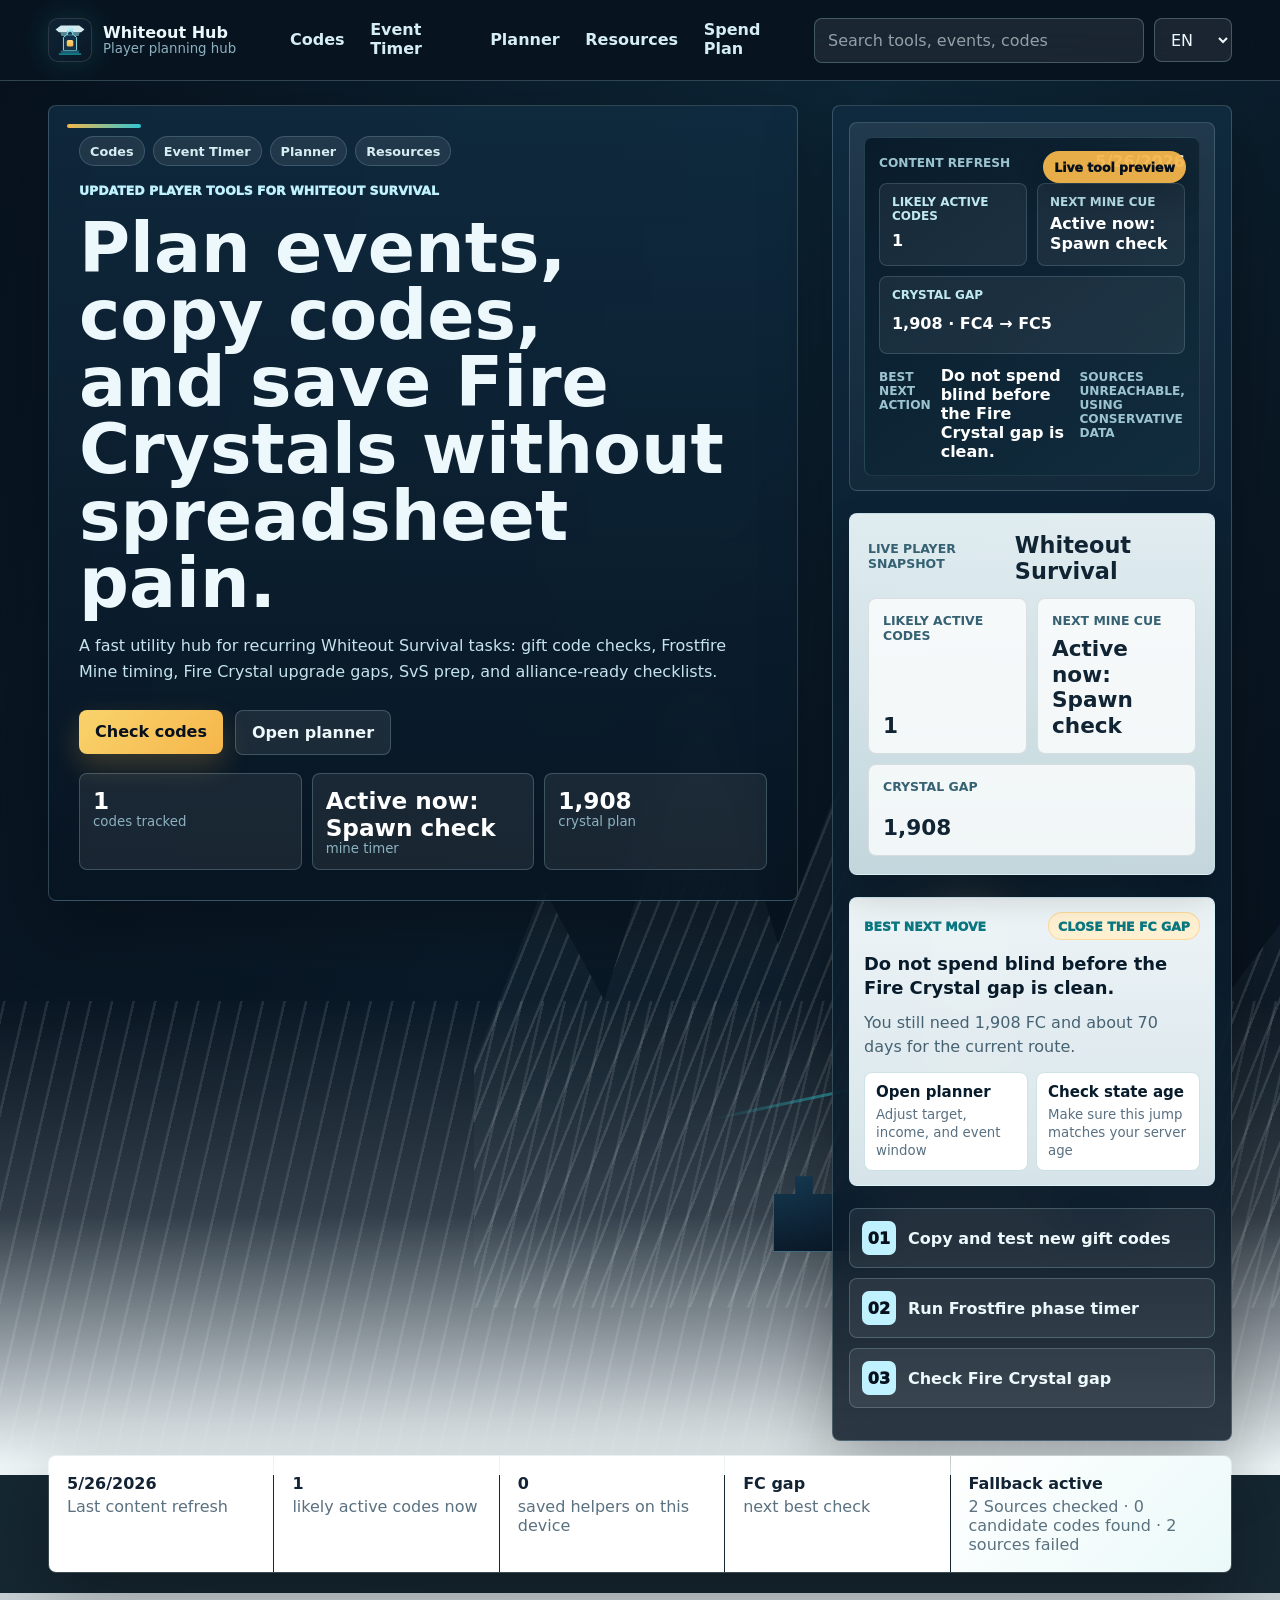
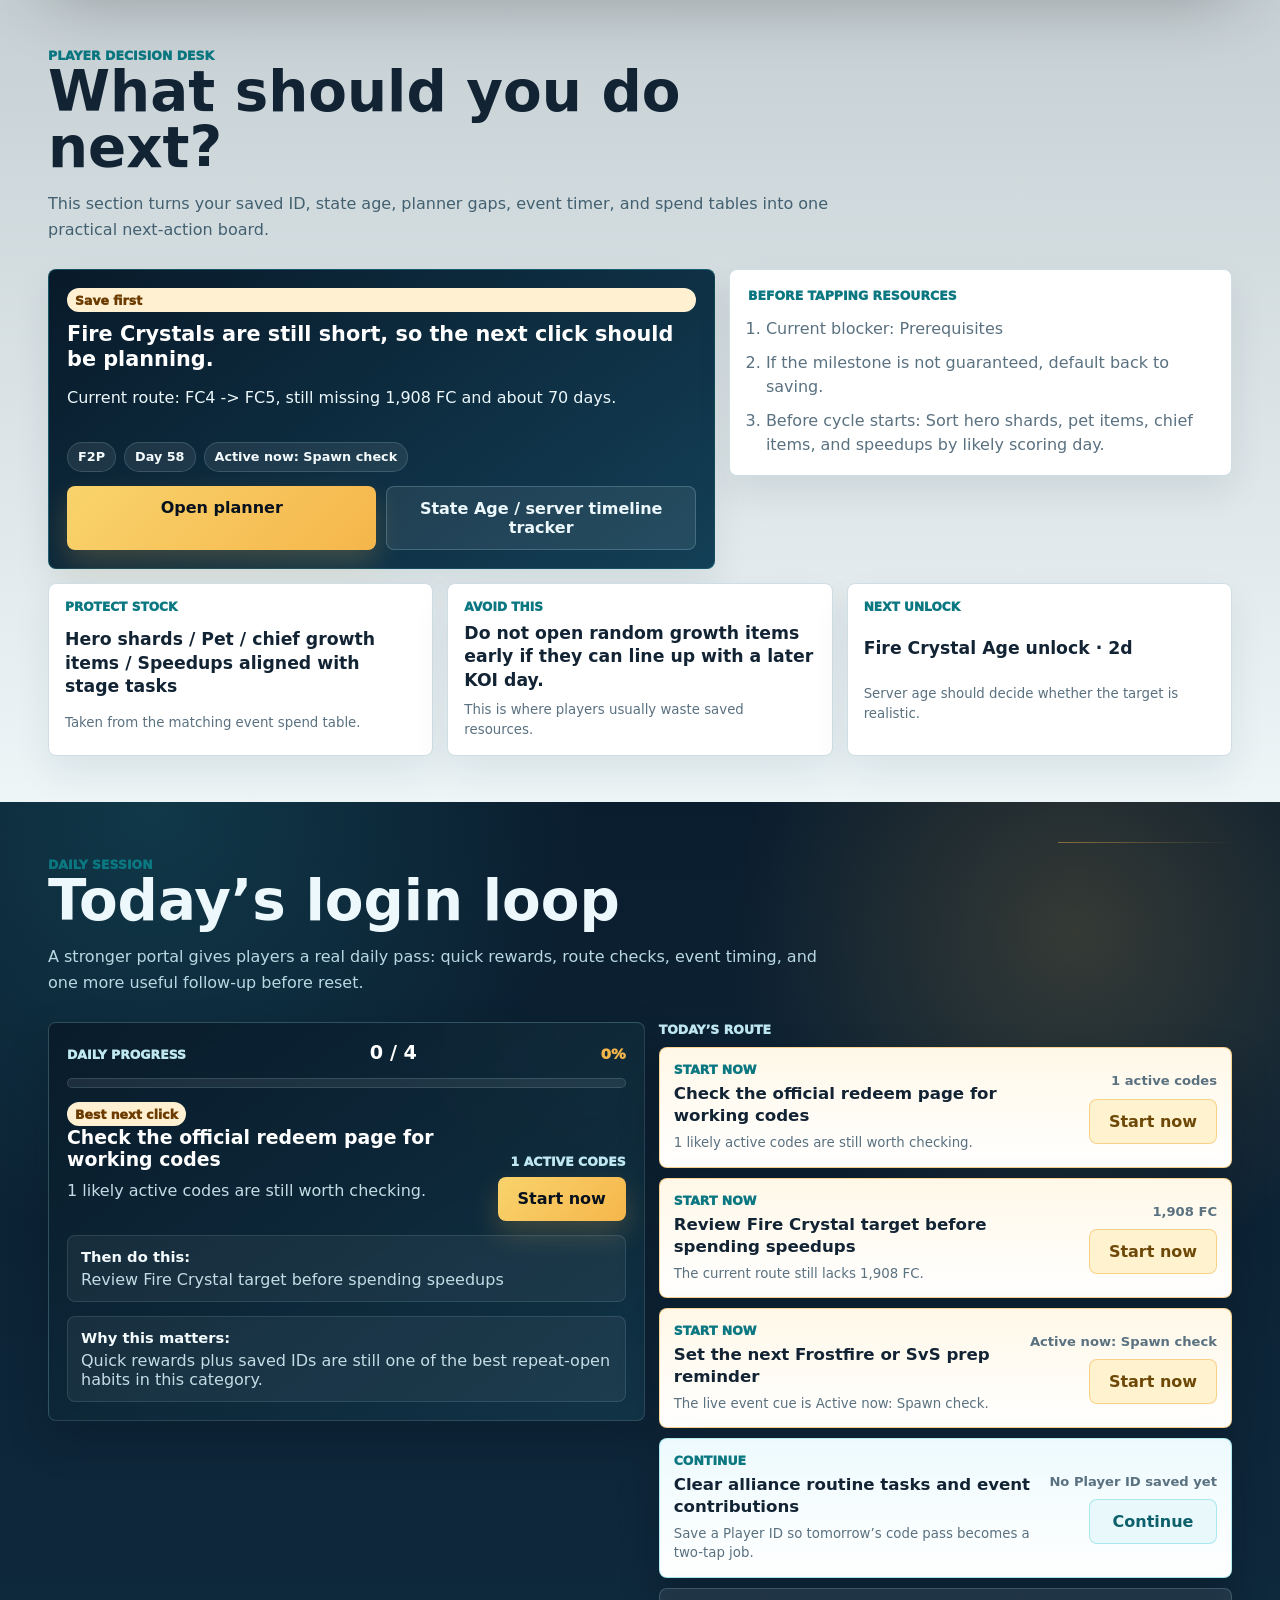
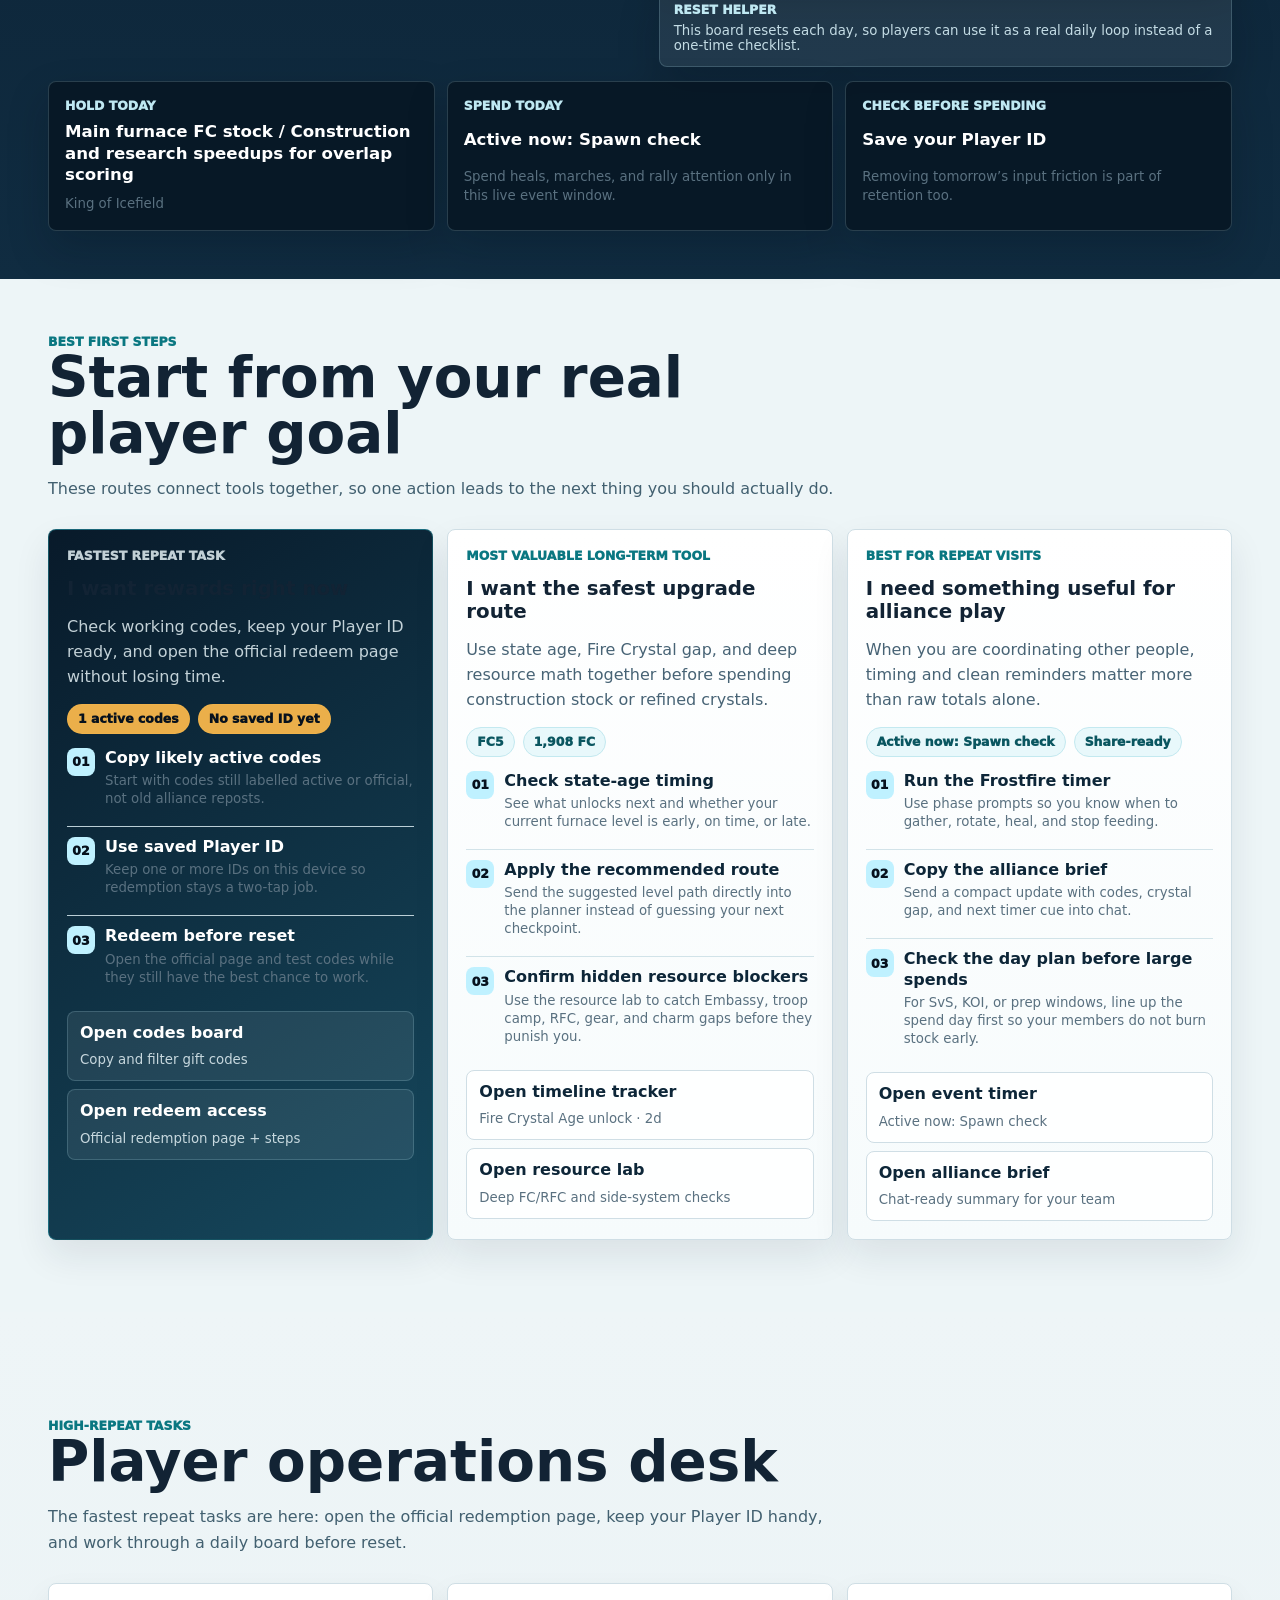
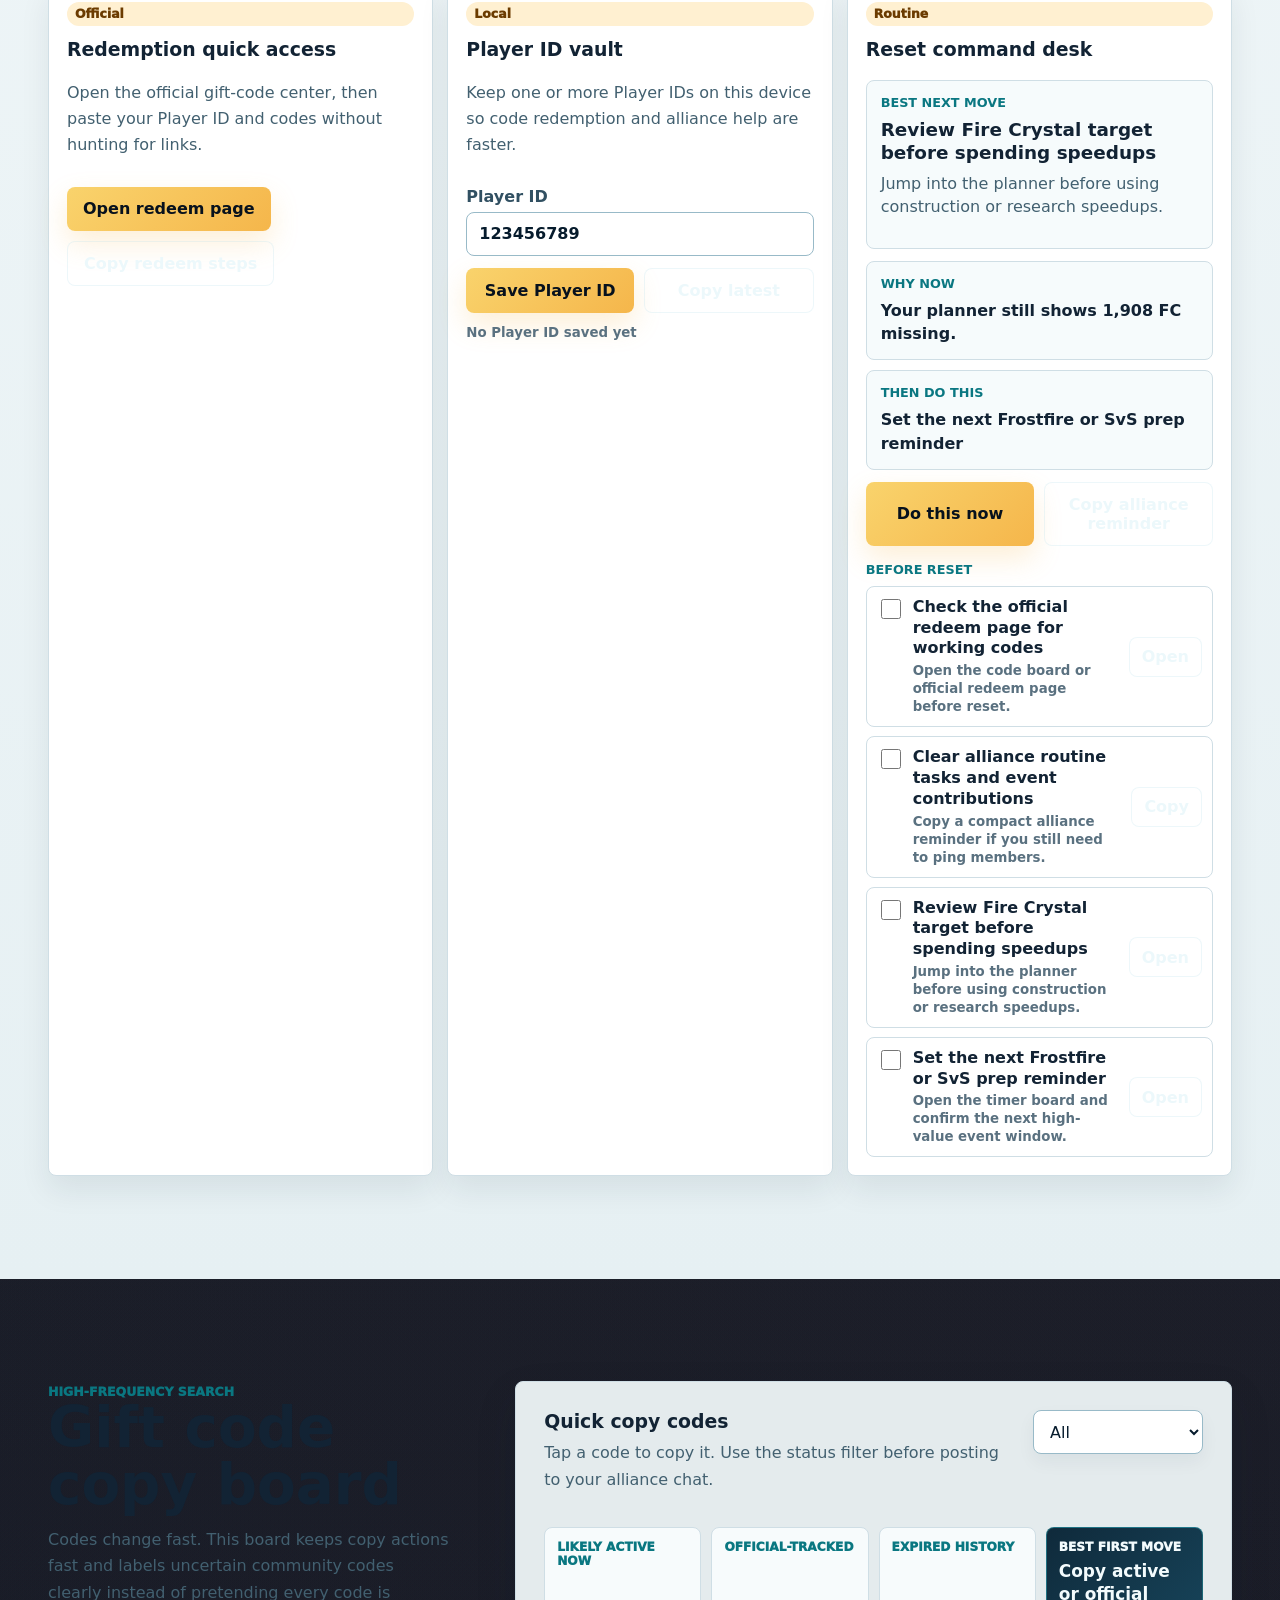
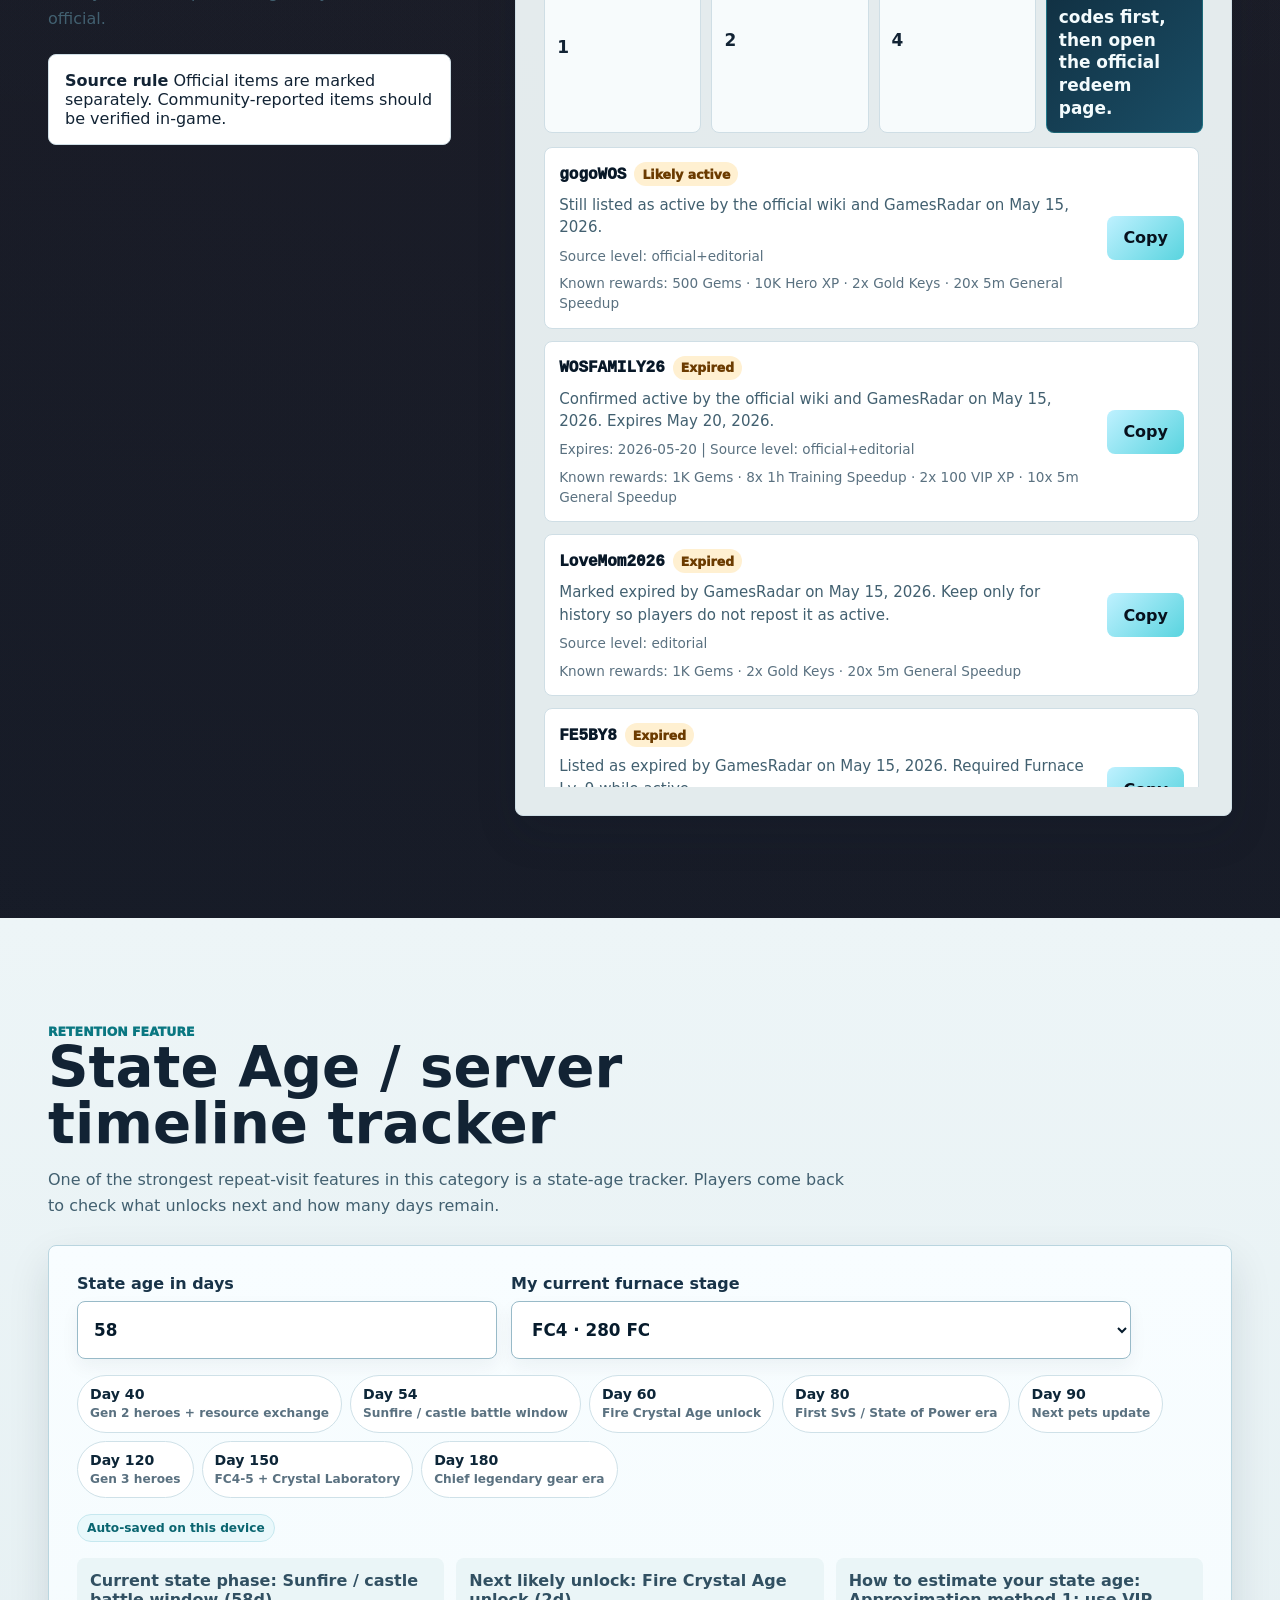
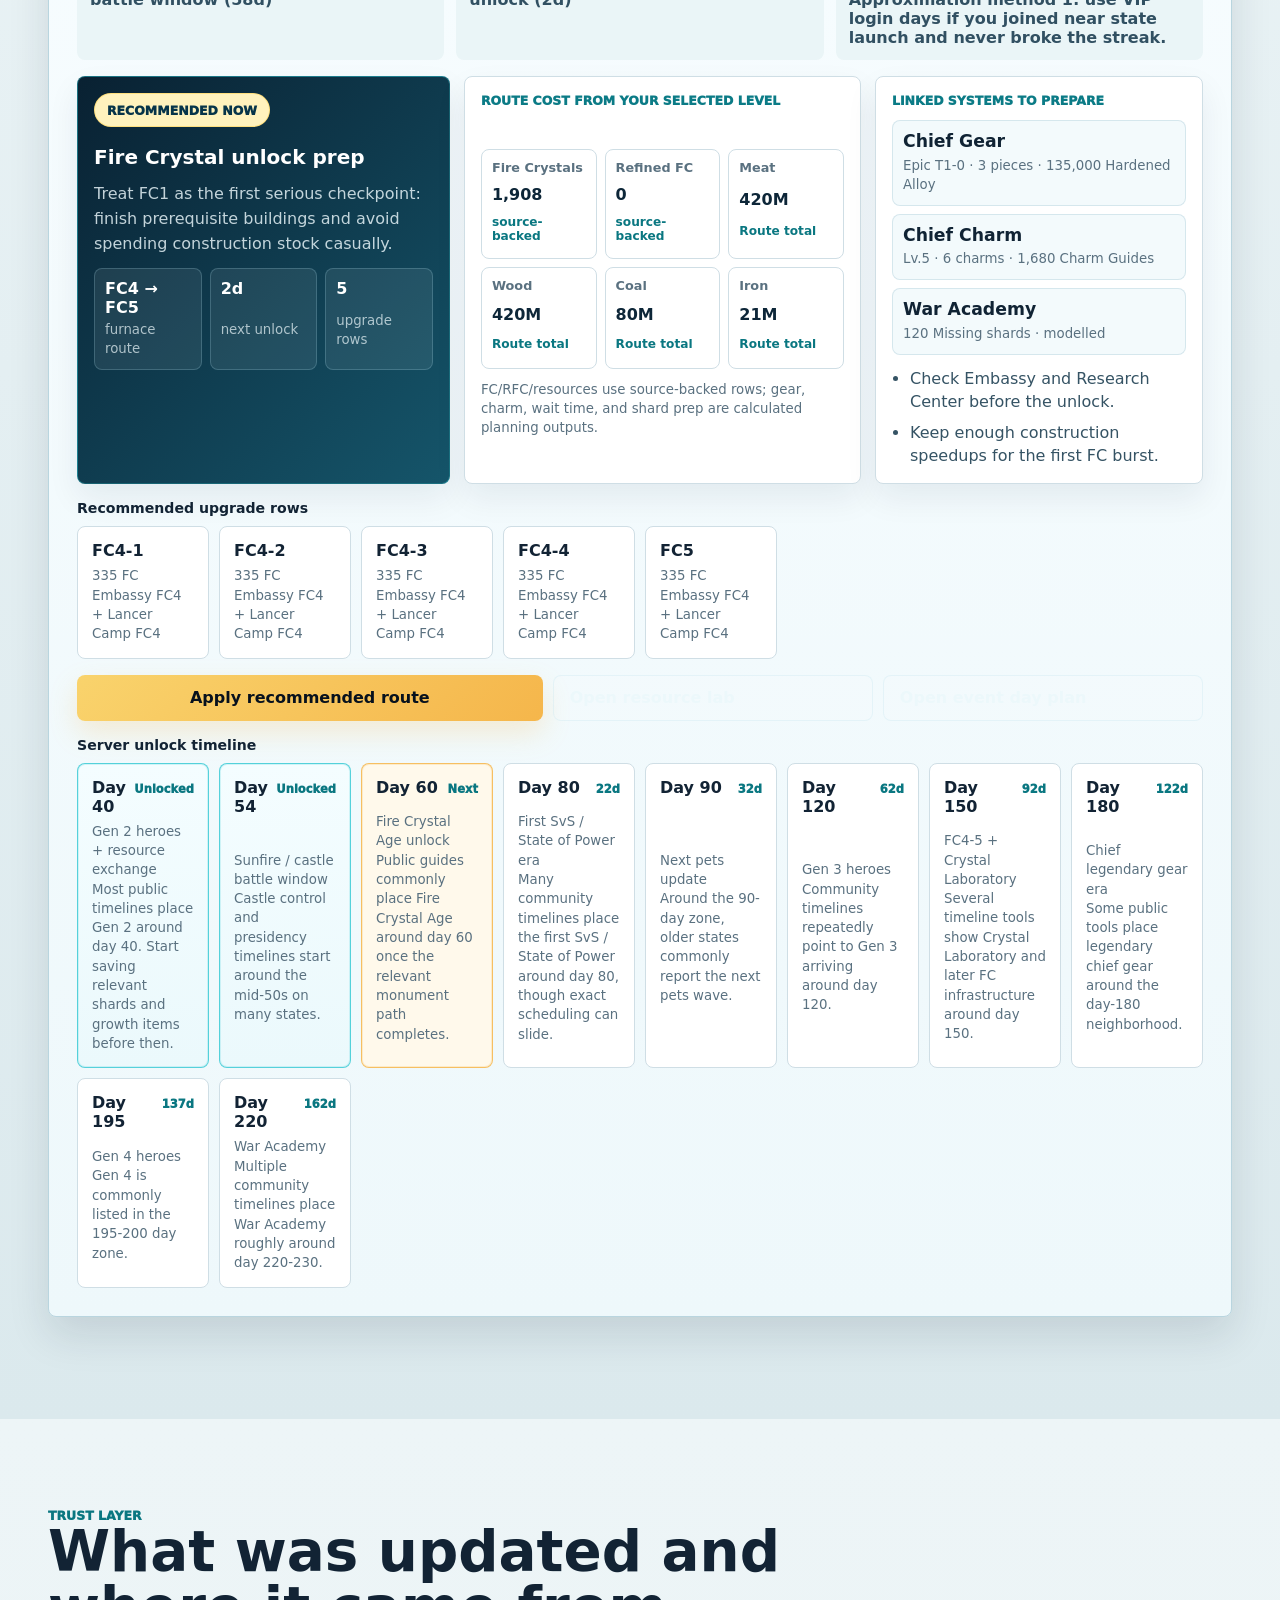
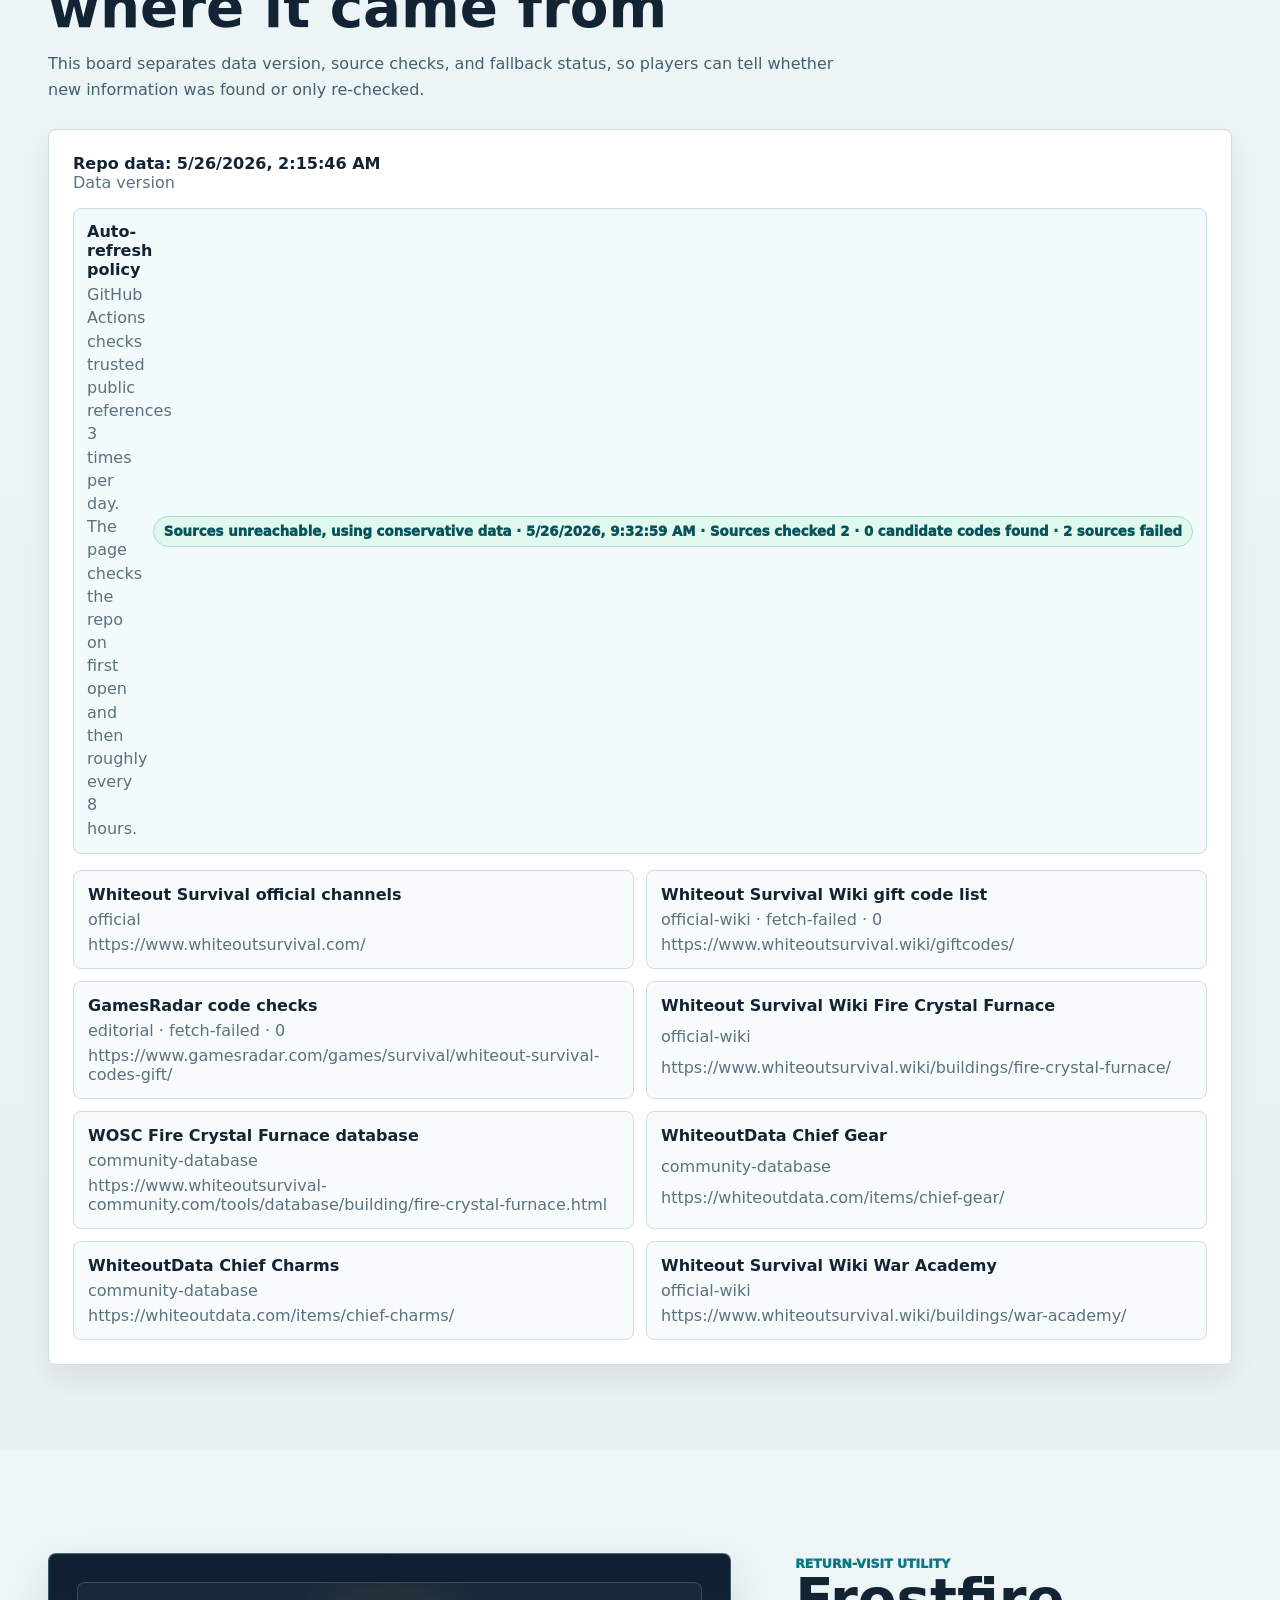
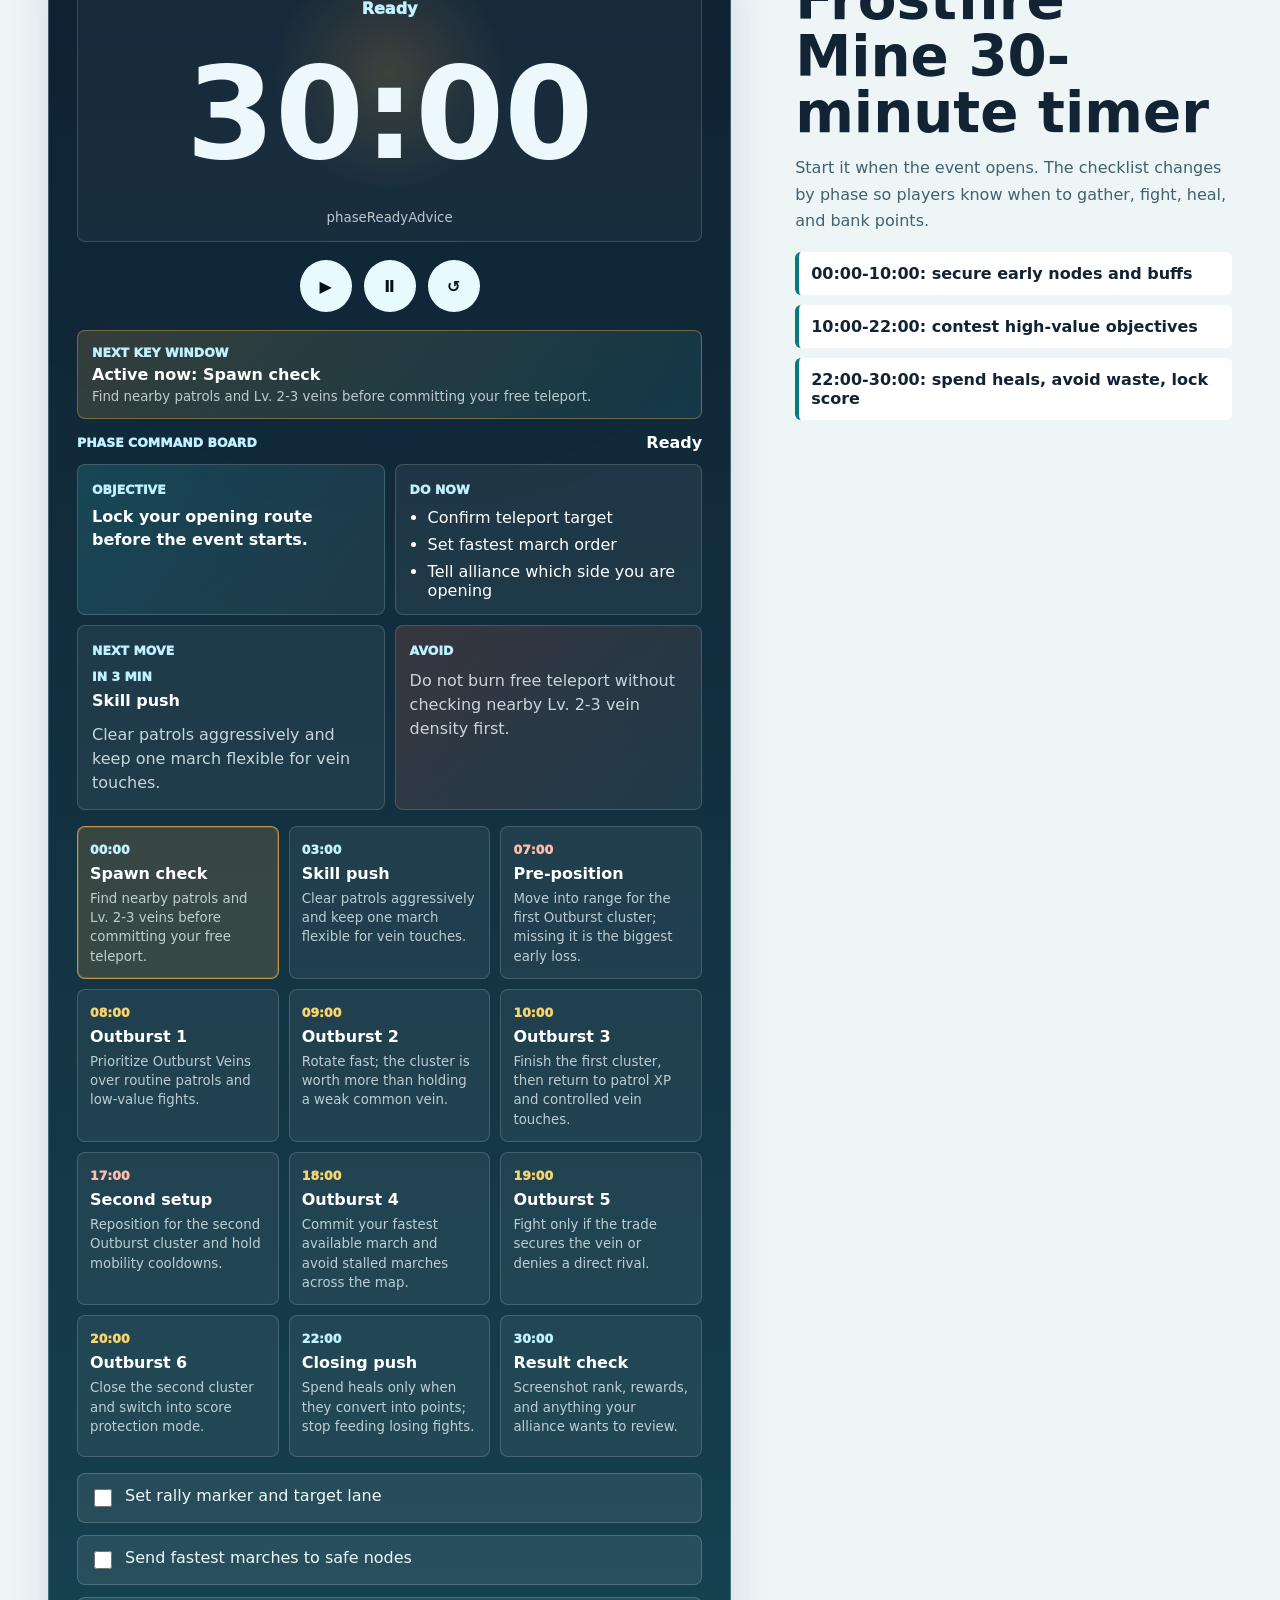
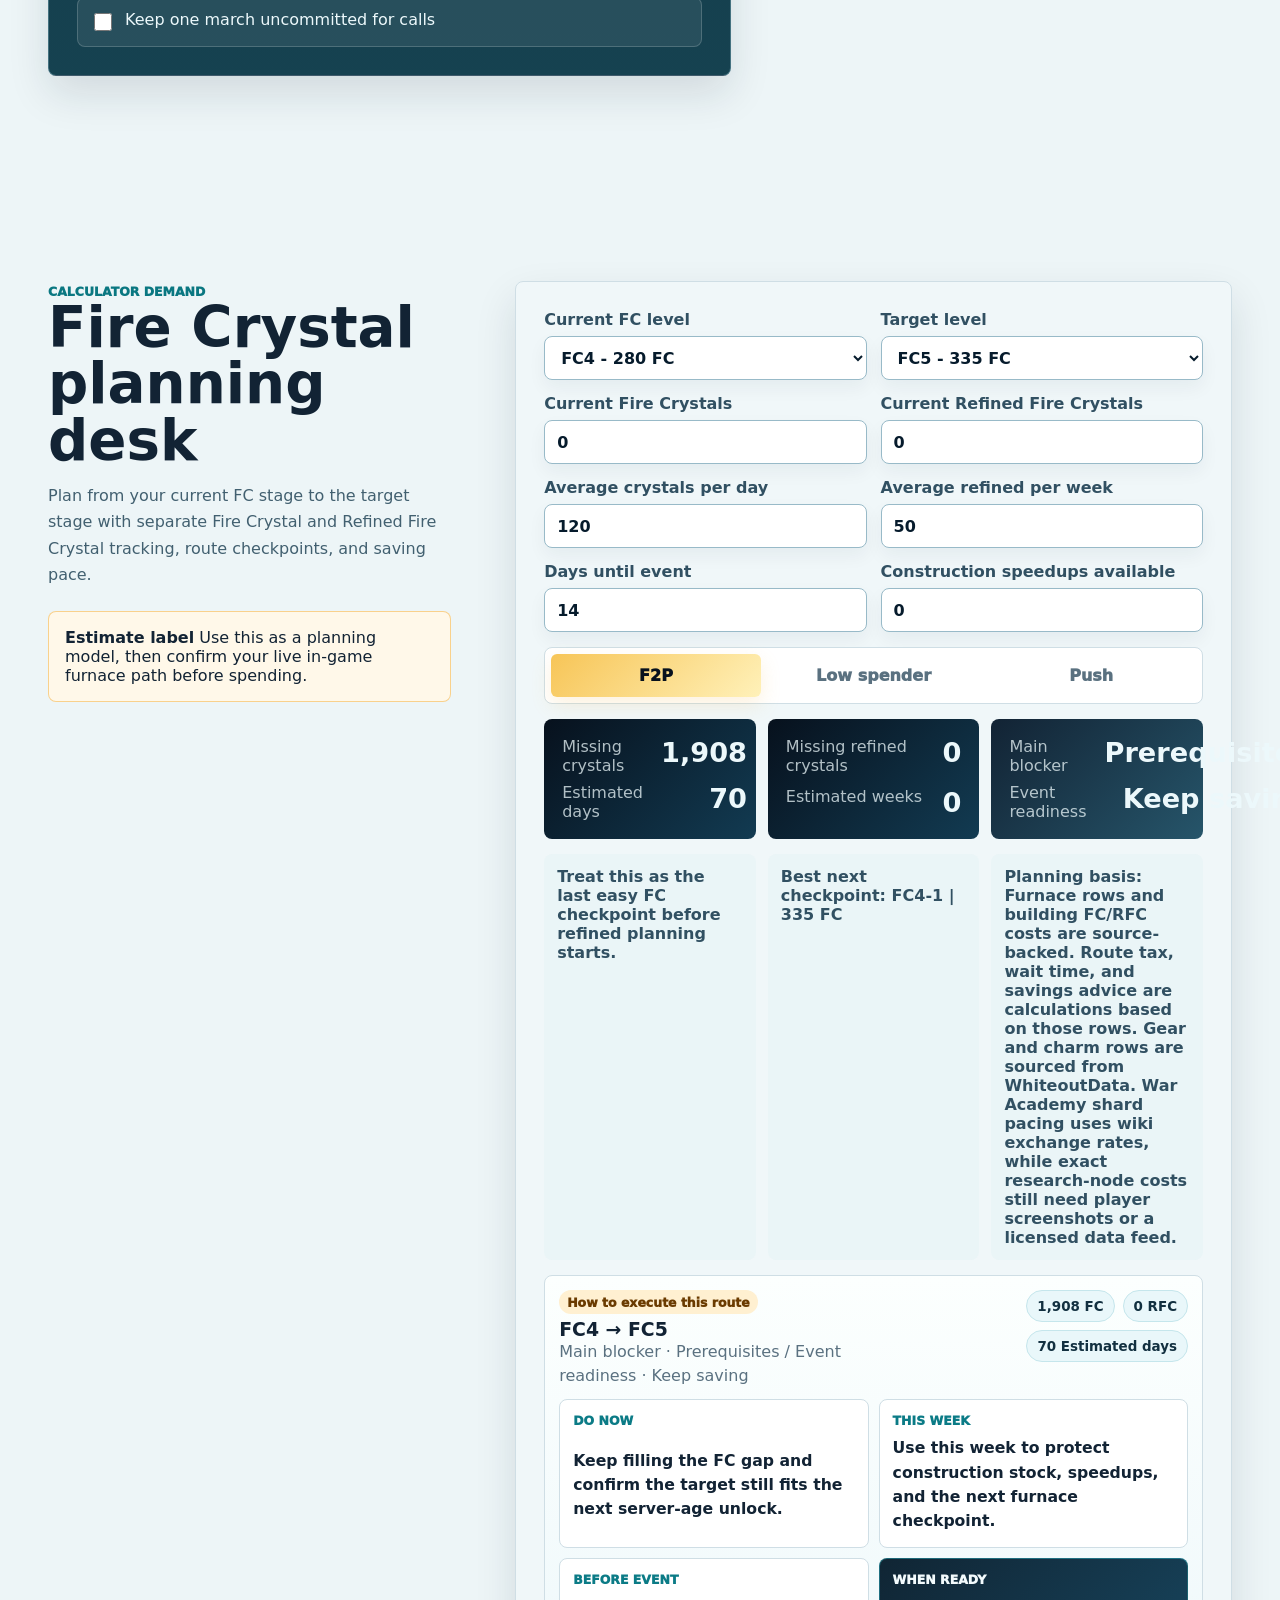
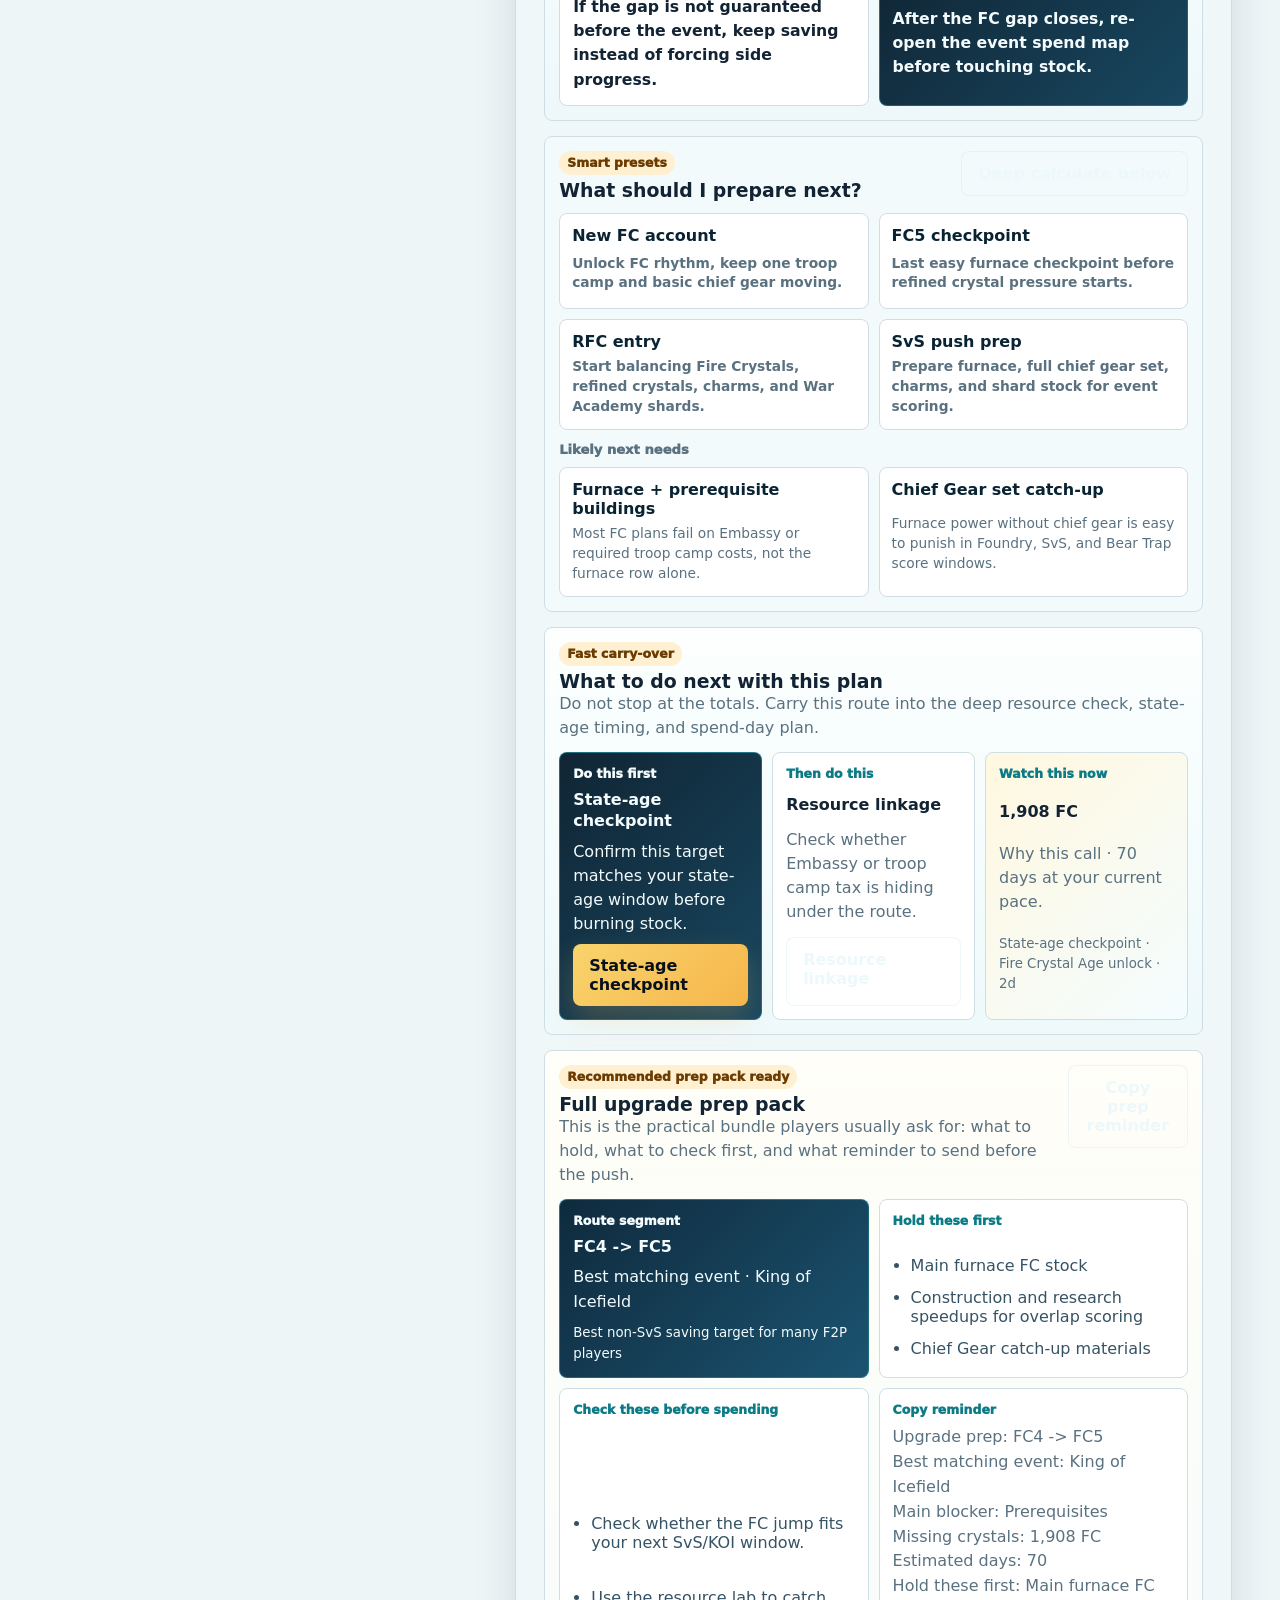
==== commit f06eb061: "更新 更新" ====
--- a/index.html
+++ b/index.html
@@ -33,12 +33,11 @@
     <link rel="stylesheet" href="styles.css" />
     <script>
       window.__WHITEOUT_ADS__ = {
-        provider: "ezoic",
+        provider: "adsense",
         ezoic: {
-          enabled: true,
+          enabled: false,
           siteId: "",
-          verificationMeta: "pending"
-          ,
+          verificationMeta: "pending",
           placements: {
             top: "",
             tools: "",
@@ -5096,7 +5095,7 @@
     ]
   },
   "refreshMeta": {
-    "checkedAt": "2026-05-26T02:42:58.386Z",
+    "checkedAt": "2026-05-26T09:32:59.392Z",
     "successfulSources": 0,
     "failedSources": 2,
     "fetchedCandidateCount": 0,
@@ -5113,7 +5112,7 @@
         "name": "Whiteout Survival Wiki gift code list",
         "type": "official-wiki",
         "url": "https://www.whiteoutsurvival.wiki/giftcodes/",
-        "checkedAt": "2026-05-26T02:42:58.386Z",
+        "checkedAt": "2026-05-26T09:32:59.392Z",
         "ok": false,
         "status": "fetch-failed",
         "candidateCount": 0
@@ -5122,7 +5121,7 @@
         "name": "GamesRadar code checks",
         "type": "editorial",
         "url": "https://www.gamesradar.com/games/survival/whiteout-survival-codes-gift/",
-        "checkedAt": "2026-05-26T02:42:58.424Z",
+        "checkedAt": "2026-05-26T09:32:59.440Z",
         "ok": false,
         "status": "fetch-failed",
         "candidateCount": 0
--- a/styles.css
+++ b/styles.css
@@ -2251,6 +2251,10 @@
   background: repeating-linear-gradient(135deg, #ffffff 0 12px, #eef6f8 12px 24px);
 }
 
+.ad-slot-hidden {
+  display: none !important;
+}
+
 .ad-band-compact {
   margin-top: 18px;
   margin-bottom: 18px;
